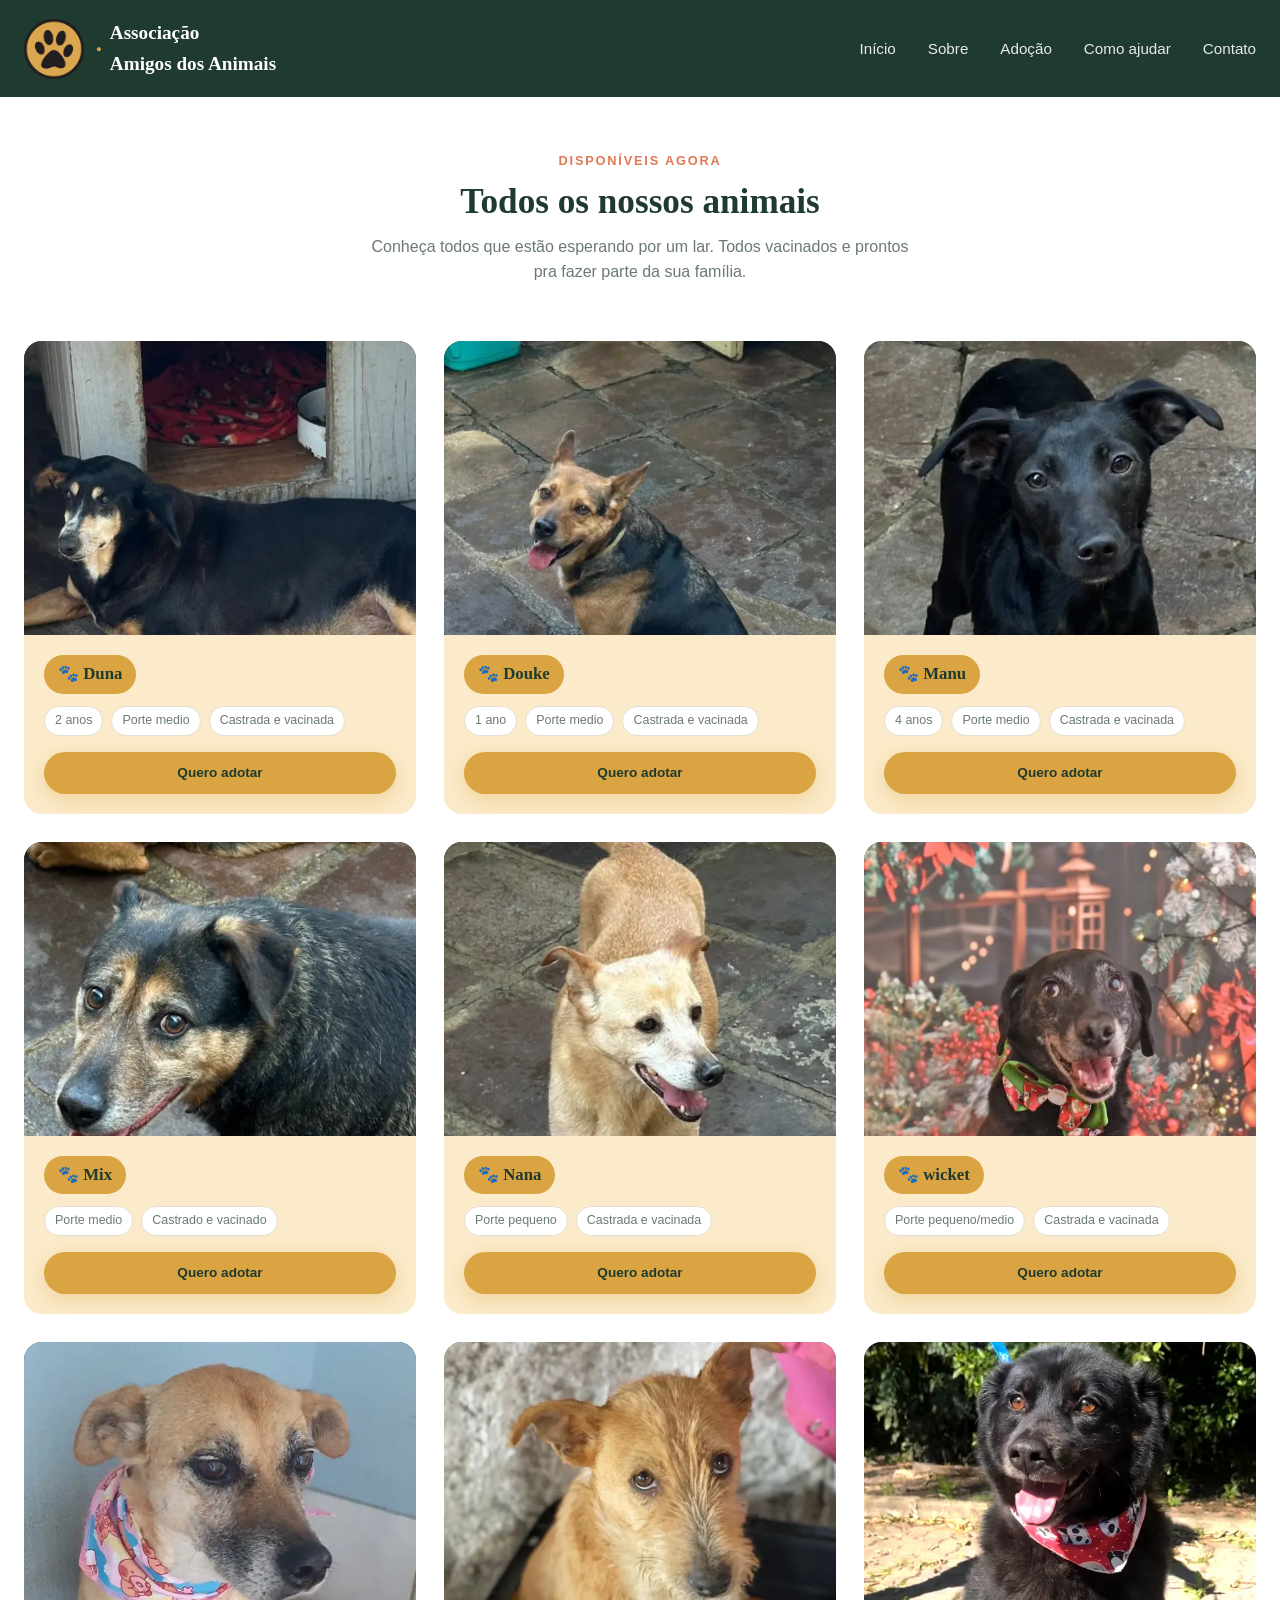
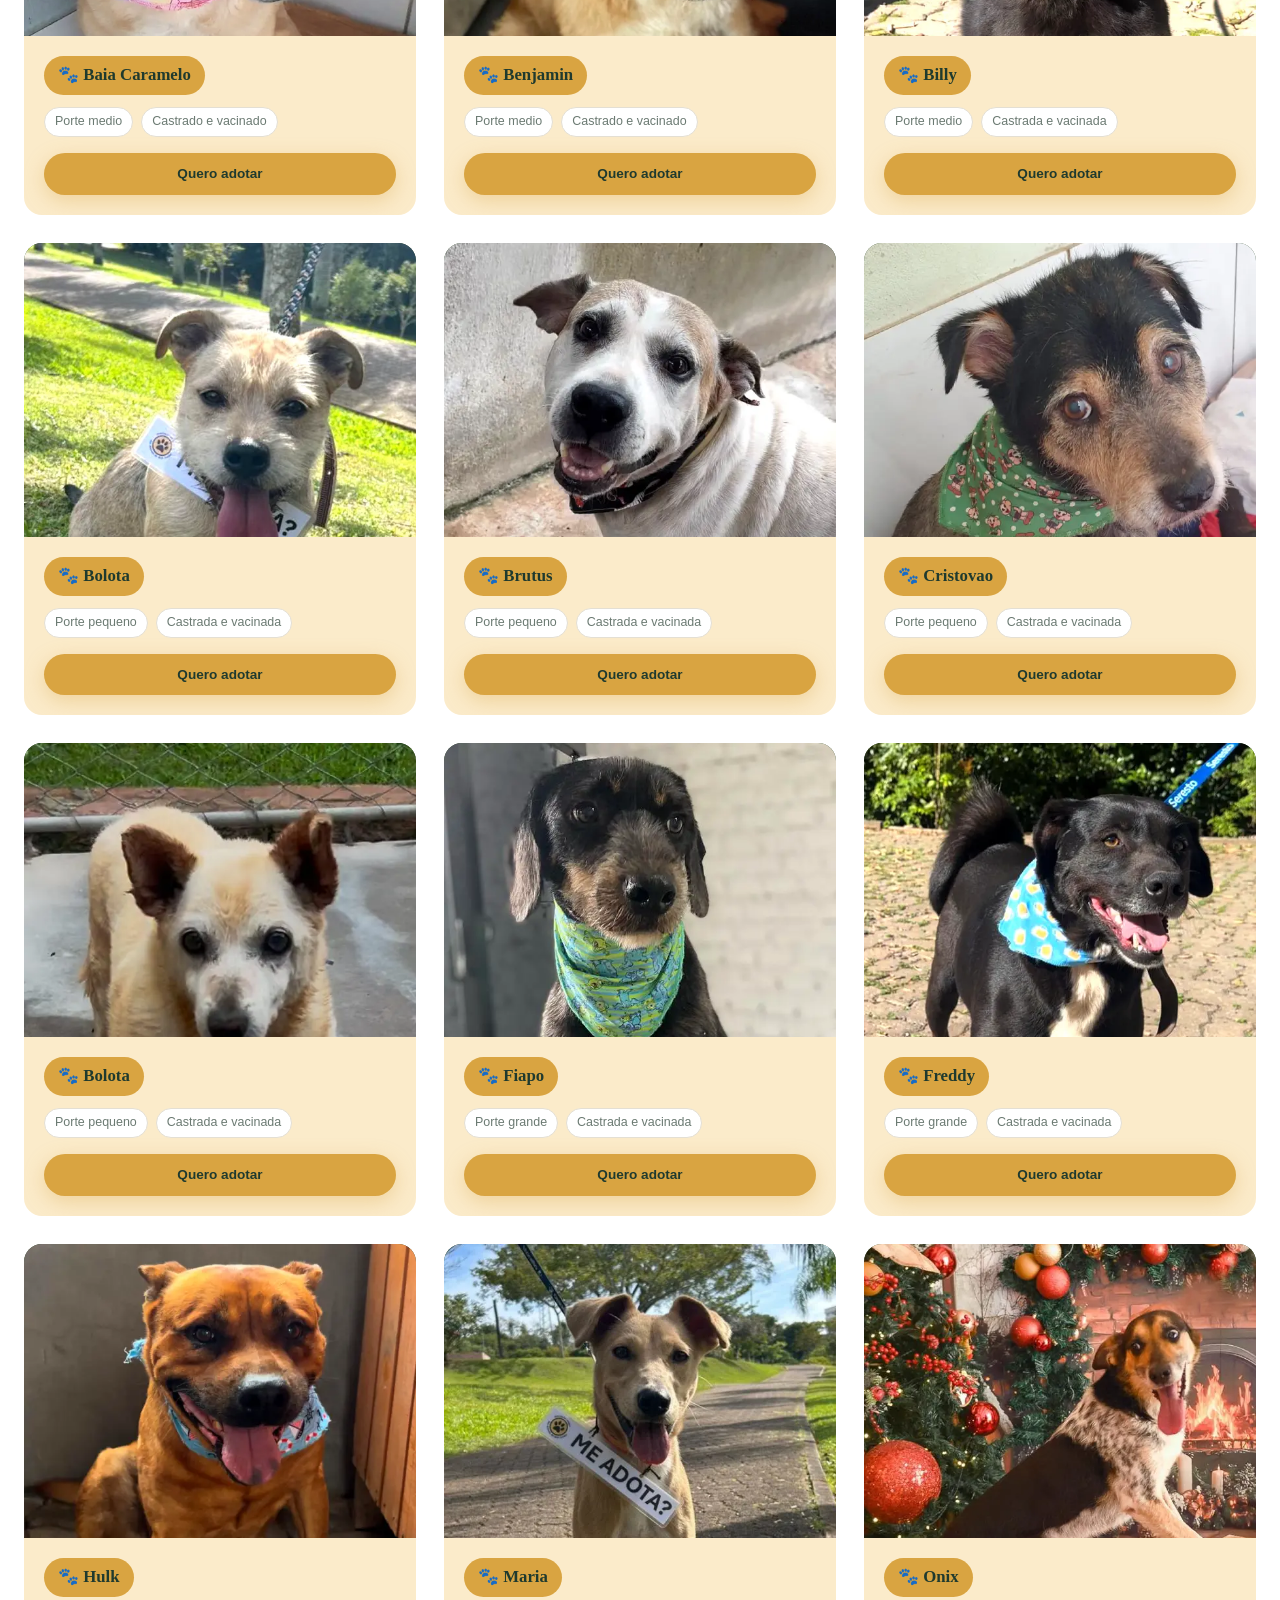
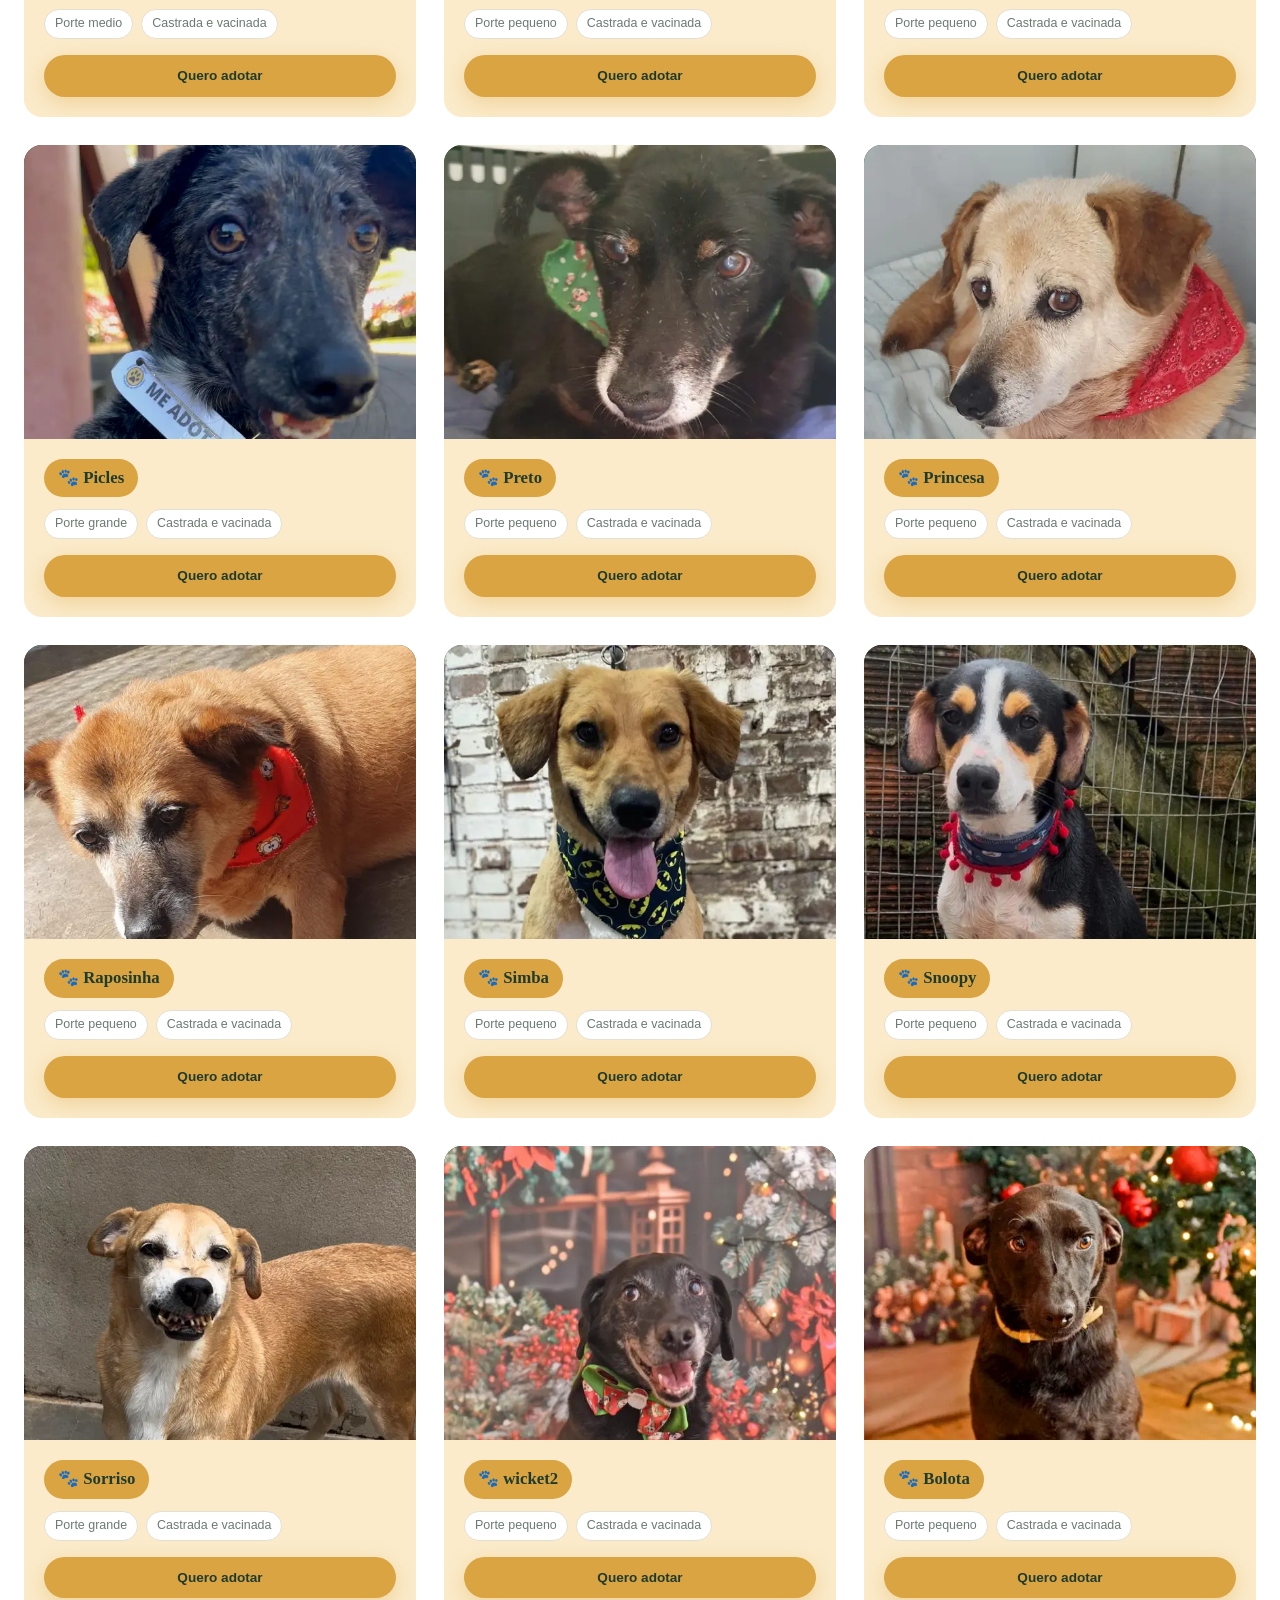
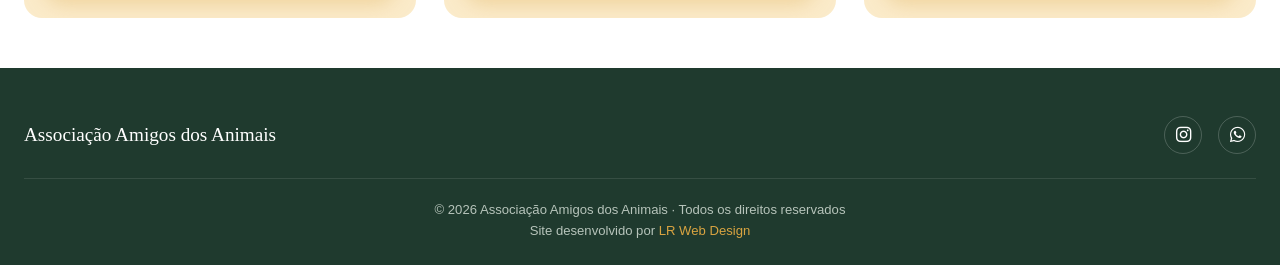
==== adocao.html @ 84661b96 "ajustes em todo site" ====
<!DOCTYPE html>
<html lang="pt-BR">
<head>
  <meta charset="UTF-8" />
  <meta name="viewport" content="width=device-width, initial-scale=1.0" />
  <title>Animais para adoção | Associação Amigos dos Animais</title>
  <link rel="icon" type="image/x-icon" href="imagens/favicon/favicon.ico" />
  <link rel="icon" type="image/png" sizes="32x32" href="imagens/favicon/favicon-32x32.png" />
  <link rel="icon" type="image/png" sizes="16x16" href="imagens/favicon/favicon-16x16.png" />
  <link rel="apple-touch-icon" sizes="180x180" href="imagens/favicon/apple-touch-icon.png" />
  <link rel="manifest" href="imagens/favicon/site.webmanifest" />
  <link rel="stylesheet" href="https://cdnjs.cloudflare.com/ajax/libs/font-awesome/6.5.1/css/all.min.css" />
  <link rel="stylesheet" href="style.css"/>

</head>
<body>

    <header>
  <div class="container">
    <nav>
        <div class="logo">
            <img
              src="imagens/logos/animais2.png"
              alt="Associação Amigos dos Animais de Dois Irmãos"
            />
            <span class="logo-texto">
              <span class="logo-ponto">●</span>Associação<br
                class="quebra-mobile"
              />
              Amigos dos Animais
            </span>
          </div>
      <ul class="nav-links" id="nav-links">
        <li><a href="index.html">Início</a></li>
        <li><a href="index.html#sobre">Sobre</a></li>
        <li><a href="index.html#adocao">Adoção</a></li>
        <li><a href="index.html#ajudar">Como ajudar</a></li>
        <li><a href="index.html#contato">Contato</a></li>
      </ul>
      <button id="btn-mobile" aria-label="Abrir menu" aria-expanded="false">
        <i class="fa-solid fa-bars"></i>
      </button>
    </nav>
  </div>

  <section class="adocao adocao-completa" id="adocao-completa">
    <div class="container">
      <div class="secao-titulo">
        <span class="eyebrow">Disponíveis agora</span>
        <h2>Todos os nossos animais</h2>
        <p>
          Conheça todos que estão esperando por um lar. Todos vacinados e
          prontos pra fazer parte da sua família.
        </p>
      </div>
      <div class="grid-animais grid-animais-completa">

        <!-- TROCAR: repetir este bloco para cada animal -->
        <div class="card-animal">
          <div class="card-foto">
            <img src="imagens/animais/duna.webp" alt="duna" style="object-position: 50% 20%;" />
          </div>
          <div class="card-info">
            <span class="tag-nome">🐾 Duna</span>
            <div class="card-detalhes">
              <span class="pill">2 anos</span>
              <span class="pill">Porte medio</span>
              <span class="pill">Castrada e vacinada</span>
            </div>
            <a href="index.html#contato" class="btn btn-primario">Quero adotar</a>
          </div>
        </div>

        <div class="card-animal">
          <div class="card-foto">
            <img src="imagens/animais/douke.webp" alt="Douke" />
          </div>
          <div class="card-info">
            <span class="tag-nome">🐾 Douke</span>
            <div class="card-detalhes">
              <span class="pill">1 ano</span>
              <span class="pill">Porte medio</span>
              <span class="pill">Castrada e vacinada</span>
            </div>
            <a href="index.html#contato" class="btn btn-primario">Quero adotar</a>
          </div>
        </div>

        <div class="card-animal">
          <div class="card-foto">
            <img src="imagens/animais/manu.webp" alt="Manu" />
          </div>
          <div class="card-info">
            <span class="tag-nome">🐾 Manu</span>
            <div class="card-detalhes">
              <span class="pill">4 anos</span>
              <span class="pill">Porte medio</span>
              <span class="pill">Castrada e vacinada</span>
            </div>
            <a href="index.html#contato" class="btn btn-primario">Quero adotar</a>
          </div>
        </div>

        <div class="card-animal">
          <div class="card-foto">
            <img src="imagens/animais/mix.webp" alt="Mix" />
          </div>
          <div class="card-info">
            <span class="tag-nome">🐾 Mix</span>
            <div class="card-detalhes">
              <span class="pill">Porte medio</span>
              <span class="pill">Castrado e vacinado</span>
            </div>
            <a href="index.html#contato" class="btn btn-primario">Quero adotar</a>
          </div>
        </div>

        <div class="card-animal">
          <div class="card-foto">
            <img src="imagens/animais/nana.webp" alt="Nan" style="object-position: 50% 20%;"/>
          </div>
          <div class="card-info">
            <span class="tag-nome">🐾 Nana</span>
            <div class="card-detalhes">
              <span class="pill">Porte pequeno</span>
              <span class="pill">Castrada e vacinada</span>
            </div>
            <a href="index.html#contato" class="btn btn-primario">Quero adotar</a>
          </div>
        </div>

        <div class="card-animal">
          <div class="card-foto">
            <img src="imagens/animais/wicket2.webp" alt="wicket" />
          </div>
          <div class="card-info">
            <span class="tag-nome">🐾 wicket</span>
            <div class="card-detalhes">
              <span class="pill">Porte pequeno/medio</span>
              <span class="pill">Castrada e vacinada</span>
            </div>
            <a href="index.html#contato" class="btn btn-primario">Quero adotar</a>
          </div>
        </div>

        <div class="card-animal">
          <div class="card-foto">
            <img src="imagens/animais/baia-caramela.webp" alt="Duna" style="object-position: 50% 20%;" />
          </div>
          <div class="card-info">
            <span class="tag-nome">🐾 Baia Caramelo</span>
            <div class="card-detalhes">
              <span class="pill">Porte medio</span>
              <span class="pill">Castrado e vacinado</span>
            </div>
            <a href="index.html#contato" class="btn btn-primario">Quero adotar</a>
          </div>
        </div>

        <div class="card-animal">
          <div class="card-foto">
            <img src="imagens/animais/benjamin.webp" alt="Docke" />
          </div>
          <div class="card-info">
            <span class="tag-nome">🐾 Benjamin</span>
            <div class="card-detalhes">
              <span class="pill">Porte medio</span>
              <span class="pill">Castrado e vacinado</span>
            </div>
            <a href="index.html#contato" class="btn btn-primario">Quero adotar</a>
          </div>
        </div>

        <div class="card-animal">
          <div class="card-foto">
            <img src="imagens/animais/billy.webp" alt="Wicket" />
          </div>
          <div class="card-info">
            <span class="tag-nome">🐾 Billy</span>
            <div class="card-detalhes">
              <span class="pill">Porte medio</span>
              <span class="pill">Castrada e vacinada</span>
            </div>
            <a href="index.html#contato" class="btn btn-primario">Quero adotar</a>
          </div>
        </div>

        <div class="card-animal">
          <div class="card-foto">
            <img src="imagens/animais/bolota.webp" alt="Wicket" />
          </div>
          <div class="card-info">
            <span class="tag-nome">🐾 Bolota</span>
            <div class="card-detalhes">
              <span class="pill">Porte pequeno</span>
              <span class="pill">Castrada e vacinada</span>
            </div>
            <a href="index.html#contato" class="btn btn-primario">Quero adotar</a>
          </div>
        </div>

        <div class="card-animal">
          <div class="card-foto">
            <img src="imagens/animais/brutus.webp" alt="Wicket" />
          </div>
          <div class="card-info">
            <span class="tag-nome">🐾 Brutus</span>
            <div class="card-detalhes">
              <span class="pill">Porte pequeno</span>
              <span class="pill">Castrada e vacinada</span>
            </div>
            <a href="index.html#contato" class="btn btn-primario">Quero adotar</a>
          </div>
        </div>

        <div class="card-animal">
          <div class="card-foto">
            <img src="imagens/animais/cristovao.webp" alt="Wicket" />
          </div>
          <div class="card-info">
            <span class="tag-nome">🐾 Cristovao</span>
            <div class="card-detalhes">
              <span class="pill">Porte pequeno</span>
              <span class="pill">Castrada e vacinada</span>
            </div>
            <a href="index.html#contato" class="btn btn-primario">Quero adotar</a>
          </div>
        </div>

        <div class="card-animal">
          <div class="card-foto">
            <img src="imagens/animais/doralicio.webp" alt="Wicket" />
          </div>
          <div class="card-info">
            <span class="tag-nome">🐾 Bolota</span>
            <div class="card-detalhes">
              <span class="pill">Porte pequeno</span>
              <span class="pill">Castrada e vacinada</span>
            </div>
            <a href="index.html#contato" class="btn btn-primario">Quero adotar</a>
          </div>
        </div>

        <div class="card-animal">
          <div class="card-foto">
            <img src="imagens/animais/fiapo.webp" alt="Wicket" />
          </div>
          <div class="card-info">
            <span class="tag-nome">🐾 Fiapo</span>
            <div class="card-detalhes">
              <span class="pill">Porte grande</span>
              <span class="pill">Castrada e vacinada</span>
            </div>
            <a href="index.html#contato" class="btn btn-primario">Quero adotar</a>
          </div>
        </div>

        <div class="card-animal">
          <div class="card-foto">
            <img src="imagens/animais/freddy.webp" alt="Wicket" />
          </div>
          <div class="card-info">
            <span class="tag-nome">🐾 Freddy</span>
            <div class="card-detalhes">
              <span class="pill">Porte grande</span>
              <span class="pill">Castrada e vacinada</span>
            </div>
            <a href="index.html#contato" class="btn btn-primario">Quero adotar</a>
          </div>
        </div>

        <div class="card-animal">
          <div class="card-foto">
            <img src="imagens/animais/hulk.webp" alt="Wicket" />
          </div>
          <div class="card-info">
            <span class="tag-nome">🐾 Hulk</span>
            <div class="card-detalhes">
              <span class="pill">Porte medio</span>
              <span class="pill">Castrada e vacinada</span>
            </div>
            <a href="index.html#contato" class="btn btn-primario">Quero adotar</a>
          </div>
        </div>

        <div class="card-animal">
          <div class="card-foto">
            <img src="imagens/animais/maria.webp" alt="Wicket" />
          </div>
          <div class="card-info">
            <span class="tag-nome">🐾 Maria</span>
            <div class="card-detalhes">
              <span class="pill">Porte pequeno</span>
              <span class="pill">Castrada e vacinada</span>
            </div>
            <a href="index.html#contato" class="btn btn-primario">Quero adotar</a>
          </div>
        </div>

        <div class="card-animal">
          <div class="card-foto">
            <img src="imagens/animais/onix.webp" alt="Wicket" />
          </div>
          <div class="card-info">
            <span class="tag-nome">🐾 Onix</span>
            <div class="card-detalhes">
              <span class="pill">Porte pequeno</span>
              <span class="pill">Castrada e vacinada</span>
            </div>
            <a href="index.html#contato" class="btn btn-primario">Quero adotar</a>
          </div>
        </div>

        <div class="card-animal">
          <div class="card-foto">
            <img src="imagens/animais/picles.webp" alt="Wicket"style="object-position: 50% 20%;" />
          </div>
          <div class="card-info">
            <span class="tag-nome">🐾 Picles</span>
            <div class="card-detalhes">
              <span class="pill">Porte grande</span>
              <span class="pill">Castrada e vacinada</span>
            </div>
            <a href="index.html#contato" class="btn btn-primario">Quero adotar</a>
          </div>
        </div>

        <div class="card-animal">
          <div class="card-foto">
  <img src="imagens/animais/preto.webp" alt="Preto" style="object-position: 50% 20%;" />
</div>
          <div class="card-info">
            <span class="tag-nome">🐾 Preto</span>
            <div class="card-detalhes">
              <span class="pill">Porte pequeno</span>
              <span class="pill">Castrada e vacinada</span>
            </div>
            <a href="index.html#contato" class="btn btn-primario">Quero adotar</a>
          </div>
        </div>

        <div class="card-animal">
          <div class="card-foto">
            <img src="imagens/animais/princesa.webp" alt="Wicket" />
          </div>
          <div class="card-info">
            <span class="tag-nome">🐾 Princesa</span>
            <div class="card-detalhes">
              <span class="pill">Porte pequeno</span>
              <span class="pill">Castrada e vacinada</span>
            </div>
            <a href="index.html#contato" class="btn btn-primario">Quero adotar</a>
          </div>
        </div>

        <div class="card-animal">
          <div class="card-foto">
            <img src="imagens/animais/raposinha.webp" alt="Wicket" style="object-position: 50% 20%;" />
          </div>
          <div class="card-info">
            <span class="tag-nome">🐾 Raposinha</span>
            <div class="card-detalhes">
              <span class="pill">Porte pequeno</span>
              <span class="pill">Castrada e vacinada</span>
            </div>
            <a href="index.html#contato" class="btn btn-primario">Quero adotar</a>
          </div>
        </div>

        <div class="card-animal">
          <div class="card-foto">
            <img src="imagens/animais/simba.webp" alt="Wicket" />
          </div>
          <div class="card-info">
            <span class="tag-nome">🐾 Simba</span>
            <div class="card-detalhes">
              <span class="pill">Porte pequeno</span>
              <span class="pill">Castrada e vacinada</span>
            </div>
            <a href="index.html#contato" class="btn btn-primario">Quero adotar</a>
          </div>
        </div>

        <div class="card-animal">
          <div class="card-foto">
            <img src="imagens/animais/snoopy.webp" alt="Wicket" />
          </div>
          <div class="card-info">
            <span class="tag-nome">🐾 Snoopy</span>
            <div class="card-detalhes">
              <span class="pill">Porte pequeno</span>
              <span class="pill">Castrada e vacinada</span>
            </div>
            <a href="index.html#contato" class="btn btn-primario">Quero adotar</a>
          </div>
        </div>

        <div class="card-animal">
          <div class="card-foto">
            <img src="imagens/animais/sorriso.webp" alt="Wicket" />
          </div>
          <div class="card-info">
            <span class="tag-nome">🐾 Sorriso</span>
            <div class="card-detalhes">
              <span class="pill">Porte grande</span>
              <span class="pill">Castrada e vacinada</span>
            </div>
            <a href="index.html#contato" class="btn btn-primario">Quero adotar</a>
          </div>
        </div>

        <div class="card-animal">
          <div class="card-foto">
            <img src="imagens/animais/wicket2.webp" alt="Wicket" />
          </div>
          <div class="card-info">
            <span class="tag-nome">🐾 wicket2</span>
            <div class="card-detalhes">
              <span class="pill">Porte pequeno</span>
              <span class="pill">Castrada e vacinada</span>
            </div>
            <a href="index.html#contato" class="btn btn-primario">Quero adotar</a>
          </div>
        </div>

        <div class="card-animal">
          <div class="card-foto">
            <img src="imagens/animais/zulu.webp" alt="Wicket" />
          </div>
          <div class="card-info">
            <span class="tag-nome">🐾 Bolota</span>
            <div class="card-detalhes">
              <span class="pill">Porte pequeno</span>
              <span class="pill">Castrada e vacinada</span>
            </div>
            <a href="index.html#contato" class="btn btn-primario">Quero adotar</a>
          </div>
        </div>
        <!-- fim do bloco repetido -->

      </div>
    </div>
  </section>

  <footer>
      <div class="container">
        <div class="footer-grid">
          <div class="footer-logo">Associação Amigos dos Animais</div>
          <div class="footer-social">
            <a
              href="https://instagram.com/animaisdedoisirmaos"
              target="_blank"
              aria-label="Instagram"
            >
              <i class="fa-brands fa-instagram"></i>
            </a>
            <a
              href="https://wa.me/5551995019977"
              target="_blank"
              aria-label="WhatsApp"
            >
              <i class="fa-brands fa-whatsapp"></i>
            </a>
          </div>
        </div>
        <div class="footer-creditos">
          © 2026 Associação Amigos dos Animais · Todos os direitos reservados<br />
          Site desenvolvido por
          <a href="https://lrwebdesign.com.br" target="_blank">LR Web Design</a>
        </div>
      </div>
    </footer>
<script src="script.js"></script>   
</body>
</html>
---- style.css ----
/* =====================================================
     TOKENS — troque as cores/fontes aqui se quiser ajustar
     ===================================================== */
:root {
  --verde-escuro: #1f3a2e; /* headers, nav, footer */
  --verde-medio: #2e5240;
  --dourado: #d9a441; /* CTA principal */
  --coral: #e07856; /* seção doação, detalhe */
  --creme: #fbebca; /* fundo geral */
  --branco: #ffffff;
  --texto: #26302b;
  --texto-claro: #6b7a72;

  --fonte-display: "Fraunces", serif;
  --fonte-corpo: "Work Sans", sans-serif;
}

* {
  margin: 0;
  padding: 0;
  box-sizing: border-box;
}

body {
  font-family: var(--fonte-corpo);
  color: var(--texto);
  background: var(--creme);
  line-height: 1.6;
}
#preloader {
  position: fixed;
  inset: 0;
  background: var(--creme);
  display: flex;
  align-items: center;
  justify-content: center;
  z-index: 9999;
  transition: opacity 0.5s ease, visibility 0.5s ease;
}
#preloader.preloader-oculto {
  opacity: 0;
  visibility: hidden;
}
.preloader-spinner {
  position: relative;
  width: 120px;
  height: 120px;
  display: flex;
  align-items: center;
  justify-content: center;
}
.preloader-spinner::before {
  content: "";
  position: absolute;
  inset: 0;
  border: 4px solid rgba(0, 0, 0, 0.08);
  border-top-color: var(--dourado);
  border-radius: 50%;
  animation: girar 1s linear infinite;
}
.preloader-logo {
  width: 64px;
  height: 64px;
  object-fit: contain;
}
@keyframes girar {
  to {
    transform: rotate(360deg);
  }
}

img {
  max-width: 100%;
  display: block;
}

h1,
h2,
h3 {
  font-family: var(--fonte-display);
  font-weight: 700;
  line-height: 1.1;
  color: var(--verde-escuro);
}

a {
  text-decoration: none;
  color: inherit;
}
ul {
  list-style: none;
}

.container {
  max-width: 1300px;
  margin: 0 auto;
  padding: 0 24px;
}

.eyebrow {
  font-family: var(--fonte-corpo);
  font-weight: 600;
  font-size: 0.8rem;
  letter-spacing: 0.14em;
  text-transform: uppercase;
  color: var(--coral);
}

.btn {
  display: inline-block;
  padding: 14px 32px;
  border-radius: 999px;
  font-weight: 600;
  font-size: 0.95rem;
  transition:
    transform 0.15s ease,
    box-shadow 0.15s ease;
  cursor: pointer;
  border: none;
}
.btn:hover {
  transform: translateY(-2px);
}
.btn-primario {
  background: var(--dourado);
  color: var(--verde-escuro);
  box-shadow: 0 6px 20px rgba(217, 164, 65, 0.35);
}
.btn-secundario {
  background: transparent;
  color: var(--branco);
  border: 1.5px solid var(--branco);
}
.btn-outline-escuro {
  background: transparent;
  color: var(--verde-escuro);
  border: 1.5px solid var(--verde-escuro);
}

/* =====================
     NAV
     ===================== */
header {
  background: var(--verde-escuro);
  position: sticky;
  top: 0;
  z-index: 100;
}
nav {
  display: flex;
  align-items: center;
  justify-content: space-between;
  padding: 18px 0;
}

.logo {
  display: flex;
  align-items: center;
  gap: 12px;
}

.logo img {
  height: 60px;
  width: auto;
  display: block;
}

.logo-texto {
  font-family: var(--fonte-display);
  font-size: 1.2rem;
  font-weight: 700;
  color: var(--branco);
  display: flex;
  align-items: center;
  gap: 8px;
}

.logo-ponto {
  color: var(--dourado);
  font-size: 0.6rem;
}
.nav-links {
  display: flex;
  gap: 32px;
}
.nav-links a {
  color: var(--branco);
  font-weight: 500;
  font-size: 0.95rem;
  opacity: 0.9;
}
.nav-links a:hover {
  opacity: 1;
  color: var(--dourado);
}


/* =====================
     BOTÃO MOBILE
     ===================== */

#btn-mobile {
  display: none;
  background: none;
  border: none;
  font-size: 1.5rem;
  color: var(--dourado);
  cursor: pointer;
  position: relative;
  z-index: 1000;
}

/* =====================
     HERO
     ===================== */
.hero {
  background: var(--verde-escuro);
  color: var(--branco);
  padding: 90px 0 110px;
  position: relative;
  overflow: hidden;
}
.hero-grid {
  display: grid;
  grid-template-columns: 0.8fr 1.1fr;
  align-items: center;
}
.hero-conteudo {
  max-width: 560px;
  position: relative;
  z-index: 2;
}
.hero-ilustracao {
  position: relative;
  display: flex;
  align-items: center;
  justify-content: center;
  min-height: 380px;
}

.hero-ilustracao img {
  width: 100%;
  max-width: 1020px; /* aumenta esse valor pra crescer mais */
  height: auto;
}

.hero h1 {
  font-size: clamp(2.4rem, 5vw, 3.6rem);
  color: var(--branco);
  margin: 16px 0 20px;
}
.hero p {
  font-size: 1.1rem;
  color: #dce6df;
  margin-bottom: 32px;
  max-width: 480px;
}
.hero-botoes {
  display: flex;
  gap: 16px;
  flex-wrap: wrap;
}
.hero-stats {
  display: flex;
  gap: 40px;
  margin-top: 56px;
  flex-wrap: wrap;
}

.stat-item {
  display: flex;
  flex-direction: column;
  align-items: flex-start;
  gap: 10px;
}

.stat-item i{
  color: var(--coral);
}
.stat-icon {
  font-size: 1.8rem;
  color: var(--dourado);
}
.stat-label {
  font-size: 0.95rem;
  color: #dce6df;
  font-weight: 600;
  max-width: 120px;
}

/* =====================
   SOBRE
   ===================== */

.sobre h2 {
  font-size: 2.2rem;
  margin: 10px 0 24px;
}
.sobre {
  padding: 70px 0;
  text-align: center;
  background: var(--creme);
}
.sobre p {
  color: var(--texto-claro);
  max-width: 700px;
  margin: 0 auto 20px;
  text-align: left;
  line-height: 1.7;
}

.passeio {
  width: 500px;
  margin: 30px auto 0;
}

/* =====================
   EQUIPE
   ===================== */
.equipe {
  padding: 50px 0;
  text-align: center;
  background: color-mix(in srgb, var(--verde-medio) 8%, transparent);
}
.equipe h2 {
  font-size: 2.2rem;
  margin: 10px 0 12px;
}
.equipe-intro {
  color: var(--texto-claro);
  max-width: 480px;
  margin: 0 auto 50px;
}
.equipe-grid {
  display: grid;
  grid-template-columns: repeat(4, 1fr);
  justify-items: center;
  gap: 20px;
}
.equipe-card {
  width: 100%;
  max-width: 170px;
}
.foto-blob {
  width: 190px;
  height: 190px;
  margin: 0 auto 16px;
  position: relative;
}
.foto-blob::before {
  content: "";
  position: absolute;
  inset: 0;
  background: var(--dourado);
  border-radius: 62% 38% 55% 45% / 45% 55% 45% 55%;
  transition: border-radius 0.4s ease;
}
.foto-blob img {
  position: absolute;
  inset: 8px;
  width: calc(100% - 16px);
  height: calc(100% - 16px);
  object-fit: cover;
  border-radius: 50%;
  display: block;
}
.foto-blob:hover::before {
  border-radius: 45% 55% 40% 60% / 55% 40% 60% 45%;
}
.equipe-nome {
  font-weight: 600;
  color: var(--verde-escuro);
  font-size: 0.95rem;
}
.equipe-nome::before {
  content: "🐾";
  display: block;
  font-size: 1.4rem;
  margin-bottom: 6px;
  opacity: 0.8;
}

.equipe-nome span {
  display: inline-block;
  padding: 6px 18px;
  border: 1.5px solid var(--dourado);
  border-radius: 20px;
  background: #fff;
}


/* =====================
     ANIMAIS PARA ADOÇÃO
     ===================== */
.adocao {
  background: var(--branco);
  padding: 50px 0;
}
.secao-titulo {
  text-align: center;
  max-width: 560px;
  margin: 0 auto 56px;
}
.secao-titulo h2 {
  font-size: 2.2rem;
  margin: 10px 0 12px;
}
.secao-titulo p {
  color: var(--texto-claro);
}

.grid-animais {
  display: grid;
  grid-template-columns: repeat(3, 1fr);
  gap: 28px;
}

/* card estilo "plaquinha de coleira" — elemento de assinatura */
.card-animal {
  background: var(--creme);
  border-radius: 18px;
  overflow: hidden;
  transition: transform 0.2s ease;
}
.card-animal:hover {
  transform: translateY(-4px);
}

.card-foto {
  aspect-ratio: 4/3;
  background: var(--verde-medio);
  overflow: hidden;
}
.card-foto img {
  width: 100%;
  height: 100%;
  object-fit: cover;
  object-position: top;
  display: block;
}
.card-info {
  padding: 20px;
  position: relative;
}

.tag-nome {
  display: inline-flex;
  align-items: center;
  gap: 6px;
  background: var(--dourado);
  color: var(--verde-escuro);
  font-weight: 700;
  font-family: var(--fonte-display);
  padding: 6px 14px;
  border-radius: 999px;
  font-size: 1.05rem;
  margin-bottom: 12px;
}
.card-detalhes {
  display: flex;
  gap: 8px;
  flex-wrap: wrap;
  margin-bottom: 16px;
}
.pill {
  font-size: 0.78rem;
  padding: 4px 10px;
  border-radius: 999px;
  background: var(--branco);
  color: var(--texto-claro);
  border: 1px solid #e4dfd3;
}
.card-animal .btn {
  width: 100%;
  text-align: center;
  padding: 10px;
  font-size: 0.85rem;
}

.card-foto {
  aspect-ratio: 4/3;
  background: var(--verde-medio);
  display: flex;
  align-items: center;
  justify-content: center;
  color: rgba(255, 255, 255, 0.5);
  font-size: 0.85rem;
}

.ver-todos {
  text-align: center;
  margin-top: 40px;
}
.btn-secundario {
  display: inline-block;
  background: var(--verde-escuro);
  color: var(--branco);
  padding: 10px 24px;
  border-radius: 999px;
  font-weight: 600;
  text-decoration: none;
  transition: background 0.2s ease;
}
.btn-secundario:hover {
  background: var(--verde-medio);
}

/* =====================
     COMO AJUDAR
     ===================== */
.card-ajudar {
  position: relative;
  overflow: hidden;
}

.card-ajudar::before {
  content: "";
  position: absolute;
  top: 0;
  left: 0;
  width: 100%;
  height: 12px;
  background: var(--dourado);
}

.icone-circulo {
  width: 56px;
  height: 56px;
  border-radius: 50%;
  background: rgba(233, 179, 76, 0.15);
  display: flex;
  align-items: center;
  justify-content: center;
  margin-bottom: 20px;
}

.card-ajudar .icone {
  font-size: 1.6rem;
  line-height: 1;
  margin-bottom: 0;
}
.ajudar {
  padding: 50px 0;
}
.grid-ajudar {
  display: grid;
  grid-template-columns: repeat(3, 1fr);
  gap: 28px;
}
.card-ajudar {
  background: var(--verde-escuro);
  color: var(--branco);
  padding: 40px 32px;
  border-radius: 20px;
}
.card-ajudar .icone {
  font-size: 2rem;
  margin-bottom: 20px;
  display: block;
}
.card-ajudar h3 {
  color: var(--branco);
  font-size: 1.3rem;
  margin-bottom: 12px;
}
.card-ajudar p {
  color: #c9d6cd;
  font-size: 0.92rem;
  margin-bottom: 24px;
}

.btn-card-ajudar {
  display: inline-block;
  background: var(--dourado);
  color: var(--verde-escuro);
  padding: 10px 20px;
  border-radius: 999px;
  font-weight: 700;
  text-decoration: none;
  transition: background 0.2s ease, transform 0.2s ease;
}
.btn-card-ajudar:hover {
  background: #f0c96b;
  transform: translateY(-2px);
}

/* =====================
     DOAÇÃO PIX
     ===================== */
.pix {
  background: var(--coral);
  padding: 50px 0;
  color: var(--branco);
}
.pix {
  position: relative;
  overflow: hidden;
}
.pix::after {
  content: "\f1b0";
  font-family: "Font Awesome 6 Free";
  font-weight: 900;
  position: absolute;
  right: -20px;
  bottom: -30px;
  font-size: 12rem;
  color: rgba(255, 255, 255, 0.2);
  pointer-events: none;
}
.pix-box {
  display: flex;
  align-items: center;
  justify-content: space-between;
  gap: 48px;
  flex-wrap: wrap;
}
.pix-texto h2 {
  color: var(--branco);
  font-size: 2rem;
  margin-bottom: 12px;
}
.pix-texto p {
  color: rgba(255, 255, 255, 0.9);
  max-width: 420px;
}
.selo-transparencia {
  display: inline-flex;
  align-items: center;
  gap: 10px;
  background: rgba(255, 255, 255, 0.15);
  padding: 12px 22px;
  border-radius: 999px;
  font-size: 0.95rem;
  font-weight: 600;
  color: var(--branco);
  margin-top: 8px;
}
.selo-transparencia i {
  font-size: 1.5rem;
  color: var(--branco);
}
.pix-card {
  background: var(--branco);
  color: var(--texto);
  border-radius: 18px;
  padding: 28px;
  min-width: 280px;
  text-align: center;
}
.pix-qr {
  width: 160px;
  height: 160px;
  background: var(--creme);
  margin: 0 auto 16px;
  border-radius: 12px;
  display: flex;
  align-items: center;
  justify-content: center;
  color: var(--texto-claro);
  font-size: 0.8rem;
  /* TROCAR: colocar QR code real do Pix aqui */
}
.pix-chave {
  background: var(--creme);
  padding: 10px 14px;
  border-radius: 10px;
  font-size: 0.85rem;
  font-weight: 600;
  margin-bottom: 12px;
  word-break: break-all;
}

/* =====================
     CONTATO
     ===================== */
.contato {
  background: var(--branco);
  padding: 50px 0;
}
.contato-grid {
  display: grid;
  grid-template-columns: 1fr 1fr;
  gap: 24px;
}
.contato-info h2 {
  font-size: 2.2rem;
  margin: 10px 0 20px;
}
.contato-info p {
  color: var(--texto-claro);
  margin-bottom: 18px;
}
.contato-canais {
  display: flex;
  flex-direction: column;
  gap: 14px;
}
.canal {
  display: flex;
  align-items: center;
  gap: 12px;
  font-weight: 600;
}
.canal .icone {
  width: 40px;
  height: 40px;
  background: var(--dourado);
  border-radius: 50%;
  display: flex;
  align-items: center;
  justify-content: center;
  margin-bottom: 10px;
}
.canal .icone i {
  color: var(--verde-escuro);
  font-size: 1.6rem;
}

.btn-whatsapp {
  display: inline-flex;
  align-items: center;
  gap: 10px;
  background: #25D366;
  color: #fff;
  padding: 14px 28px;
  border-radius: 50px;
  font-weight: 700;
  margin: 10px 0;
  width: fit-content;
}

.btn-whatsapp i{
  color: white;
  font-size: 1.6rem;
}

.contato-imagem {
  display: flex;
  align-items: center;
  justify-content: center;
}
.contato-imagem img {
  width: 100%;
  max-width: 680px;
  height: auto;
}

/* =====================
     FOOTER
     ===================== */
footer {
  background: var(--verde-escuro);
  color: #b7c4bb;
  padding: 48px 0 24px;
}
.footer-grid {
  display: flex;
  justify-content: space-between;
  align-items: center;
  flex-wrap: wrap;
  gap: 20px;
  padding-bottom: 24px;
  border-bottom: 1px solid rgba(255, 255, 255, 0.1);
  margin-bottom: 20px;
}
.footer-logo {
  font-family: var(--fonte-display);
  font-size: 1.2rem;
  color: var(--branco);
}
.footer-social {
  display: flex;
  gap: 16px;
}
.footer-social a {
  width: 38px;
  height: 38px;
  border: 1px solid rgba(255, 255, 255, 0.2);
  border-radius: 50%;
  display: flex;
  align-items: center;
  justify-content: center;
}
.footer-creditos {
  text-align: center;
  font-size: 0.82rem;
}
.footer-creditos a {
  color: var(--dourado);
}

.footer-social a {
  width: 38px;
  height: 38px;
  border: 1px solid rgba(255, 255, 255, 0.2);
  border-radius: 50%;
  display: flex;
  align-items: center;
  justify-content: center;
  color: var(--branco);
  font-size: 1.1rem;
  text-decoration: none;
}

/* =====================
     RESPONSIVO
     ===================== */
@media (max-width: 860px) {
  .quebra-mobile {
    display: block;
  }

  .logo-texto {
    font-size: 0.9rem;
    line-height: 1.2;
  }
  .hero {
    padding: 20px; /* reduz esse valor até ficar do jeito que você quer */
  }
  .logo img {
    height: 40px;
    margin-top: 2px;
  }
  .logo-texto {
    font-size: 1rem;
    line-height: 1.25;
  }
  .hero-ilustracao img {
    max-width: px;
  }

  .container {
    padding: 0 16px;
  }

  .hero-grid {
    grid-template-columns: 1fr;
  }
  .hero-ilustracao {
    order: -1;
    min-height: 260px;
  }
  .hero-conteudo {
    max-width: 100%;
  }
  .sobre-grid,
  .contato-grid {
    grid-template-columns: 1fr;
  }
  .sobre-imagem {
    order: -1;
  }
  .grid-animais {
    grid-template-columns: repeat(2, 1fr);
  }
  .grid-ajudar {
    grid-template-columns: 1fr;
  }
  .pix-box {
    justify-content: center;
    text-align: center;
  }
  .hero-stats {
    gap: 28px;
  }
  .faixa-passeio svg {
    min-width: 900px;
  }
  .faixa-passeio {
    overflow-x: auto;
  }
  .equipe-grid {
    grid-template-columns: repeat(2, 1fr);
    gap: 32px;
  }
}

@media (max-width: 768px) {
  #btn-mobile {
    display: block;
    position: relative;
    z-index: 1000;
  }

  .nav-links {
    position: fixed;
    top: 0;
    right: -100%;
    width: 100%;
    max-width: 100%;
    height: 100vh;
    background: var(--creme);
    flex-direction: column;
    justify-content: center;
    align-items: center;
    gap: 36px;
    padding: 100px 32px;
    transition: right 0.3s ease;
    z-index: 999;
  }

  .nav-links.active {
    right: 0;
  }

  .nav-links a {
    color: var(--verde-escuro);
    font-size: 1.1rem;
    padding-bottom: 10px;
    border-bottom: 2px solid #e4dfd3;
  }

  .nav-links::after {
    content: "🐶";
    position: absolute;
    bottom: 40px;
    left: 50%;
    transform: translateX(-50%);
    font-size: 3rem;
  }

  .sobre {
    padding-left: 20px;
    padding-right: 20px;
  }
  .sobre p {
    text-align: left;
  }
}

@media (max-width: 560px) {
  .grid-animais {
    grid-template-columns: 1fr;
  }
  .equipe-grid {
    grid-template-columns: 1fr;
  }
}

/* acessibilidade: foco visível */
a:focus-visible,
button:focus-visible,
input:focus-visible,
textarea:focus-visible {
  outline: 3px solid var(--dourado);
  outline-offset: 2px;
}
@media (prefers-reduced-motion: reduce) {
  * {
    transition: none !important;
  }
}
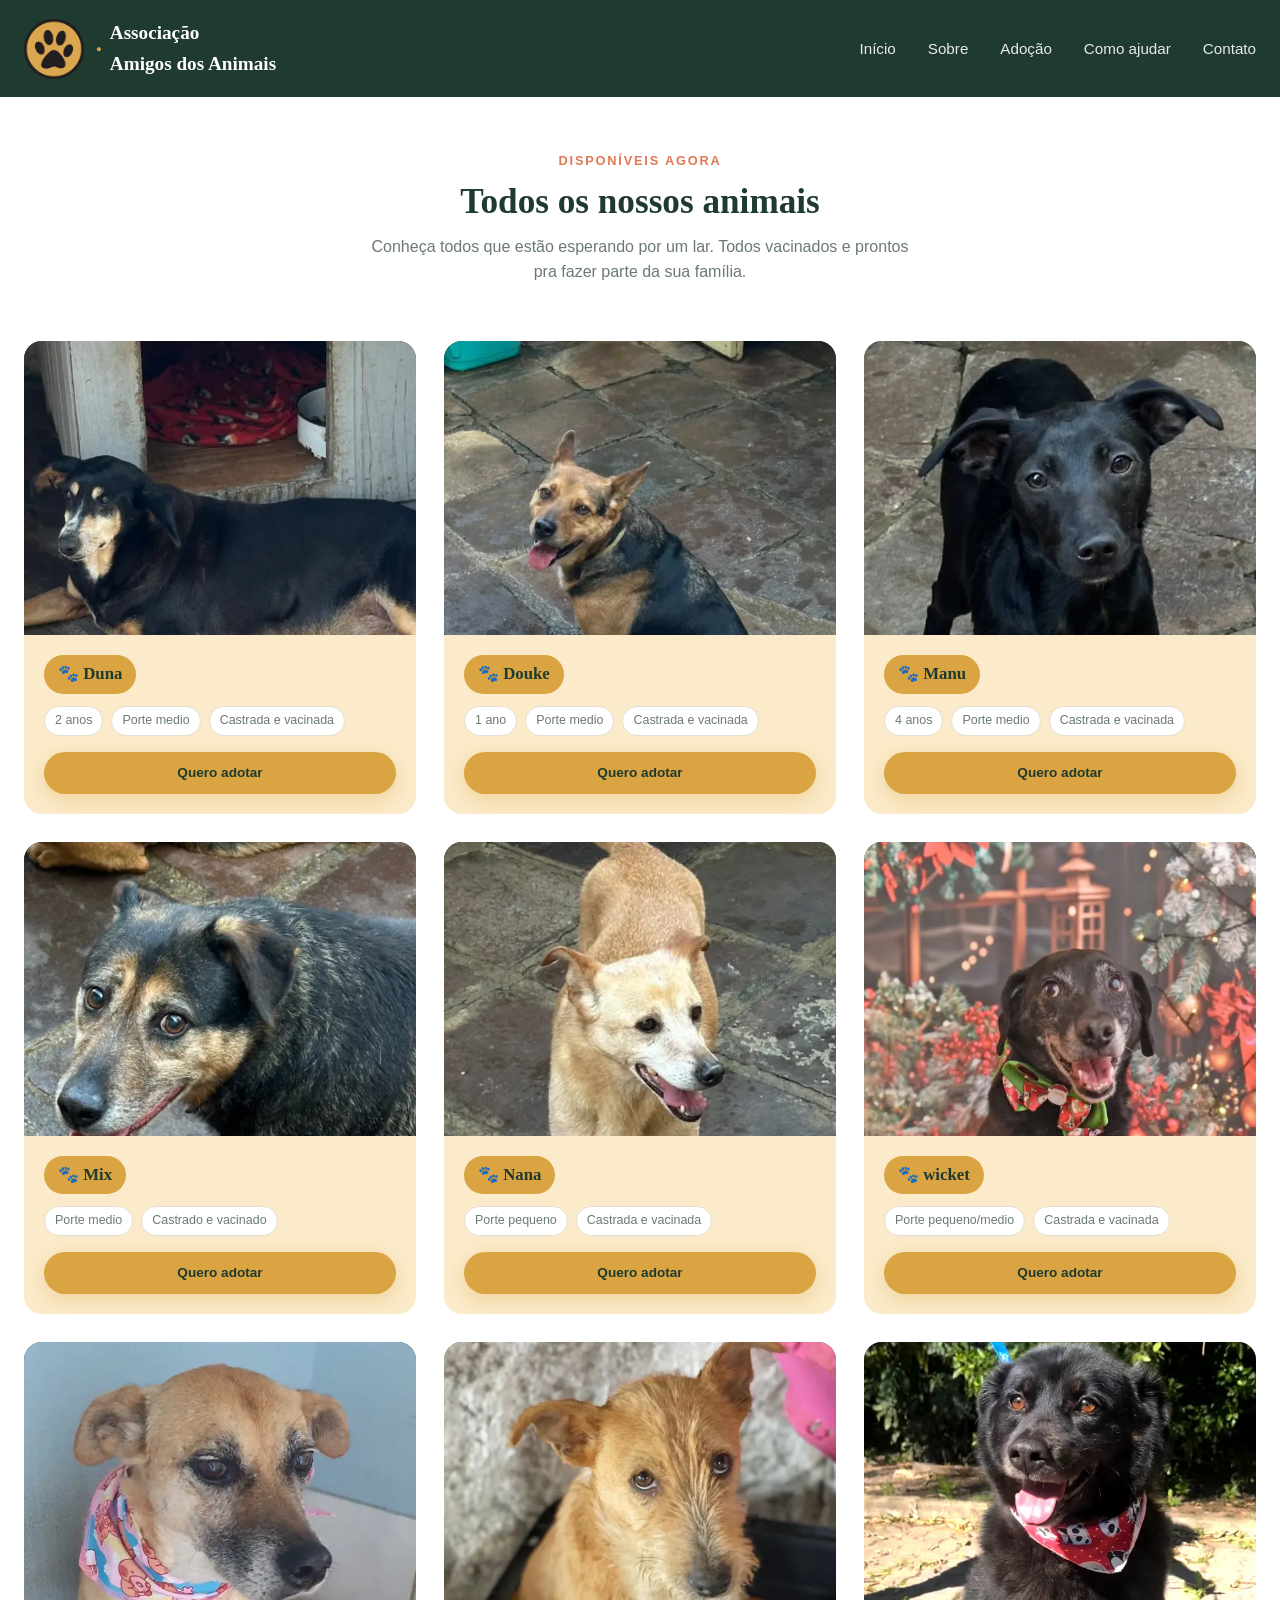
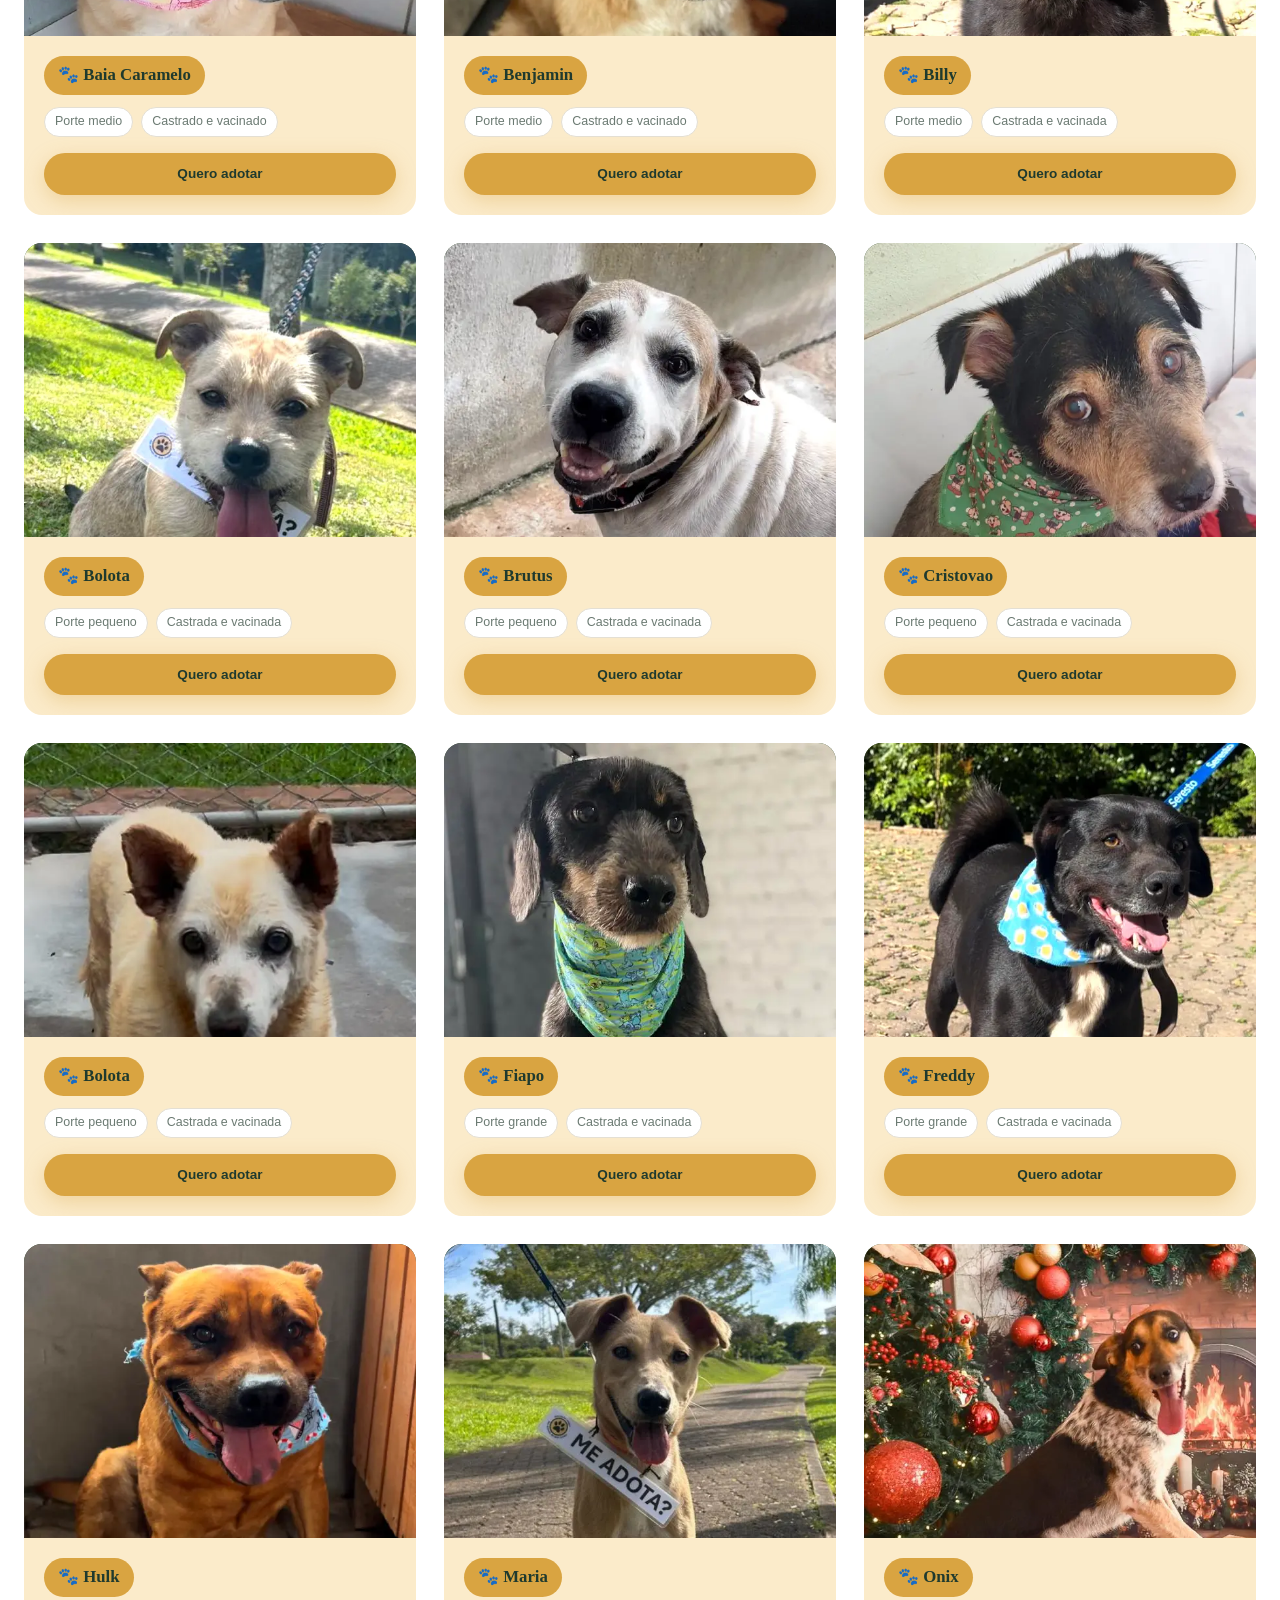
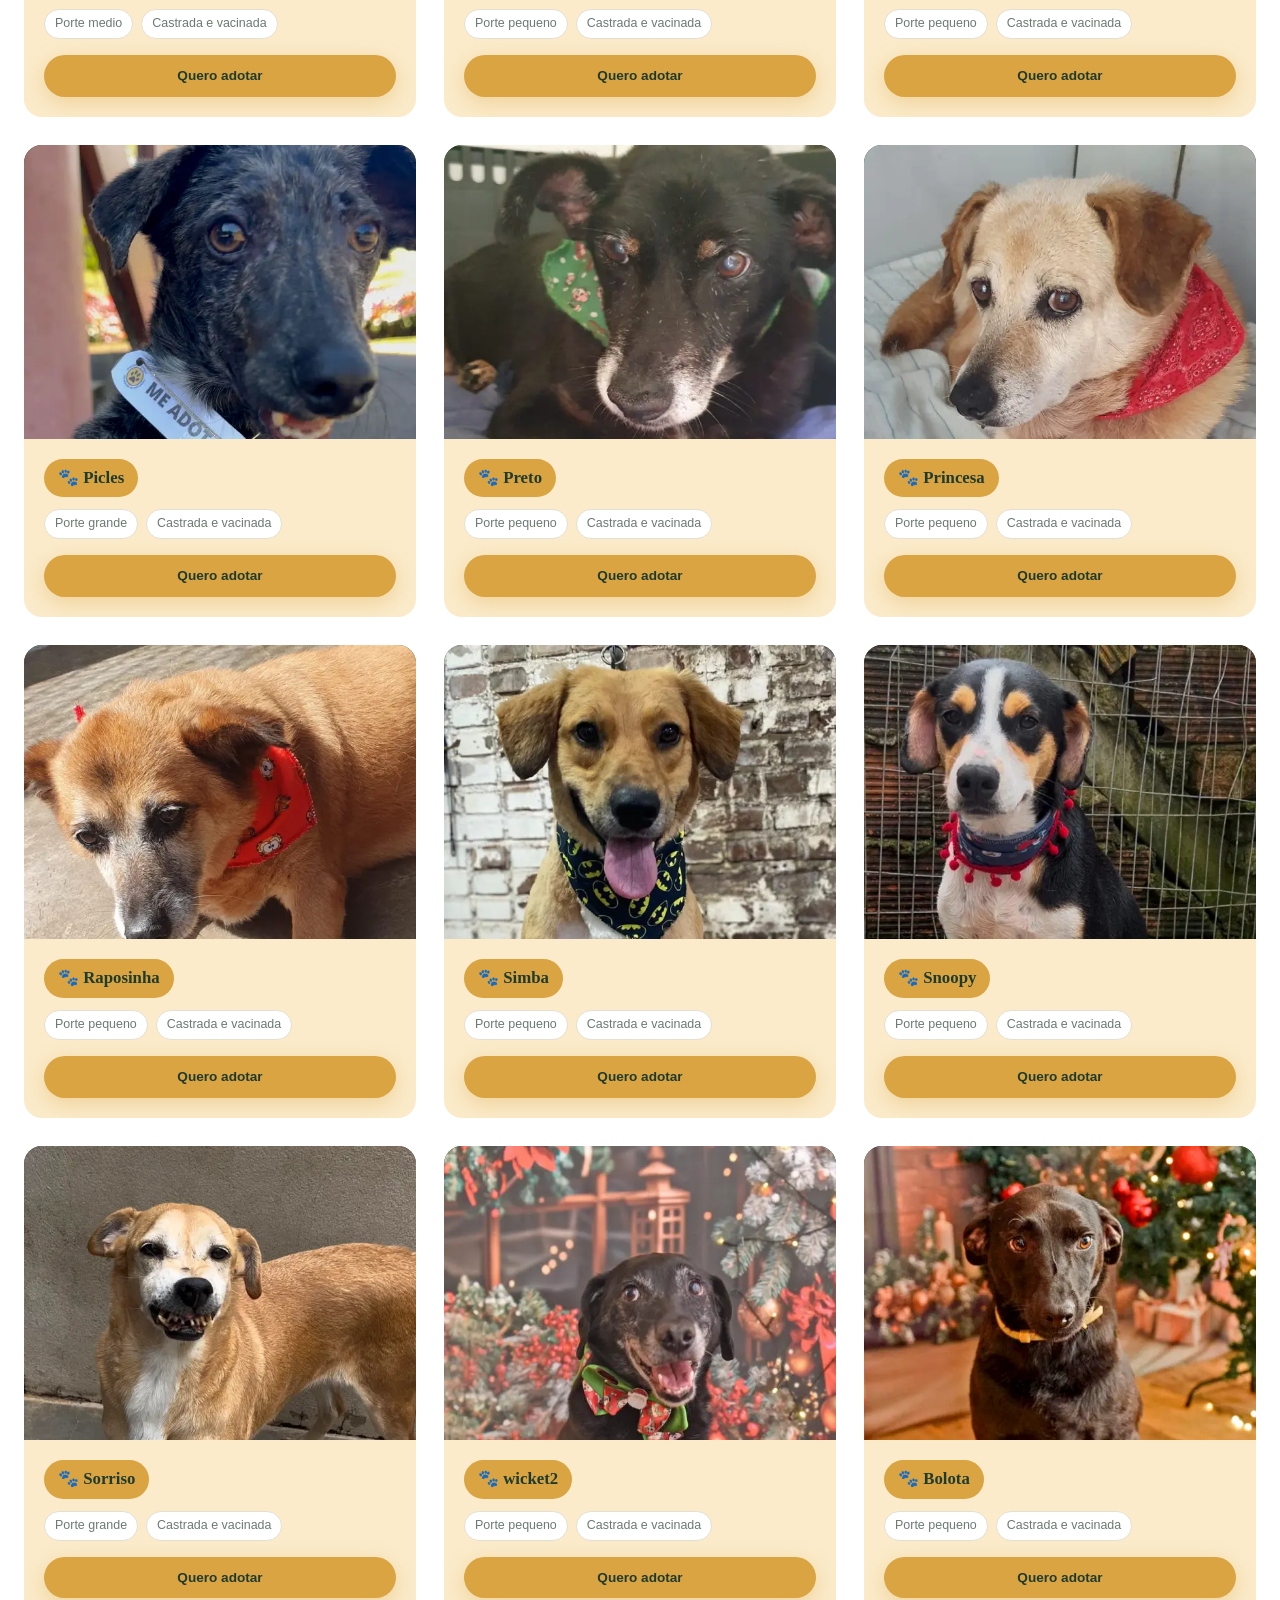
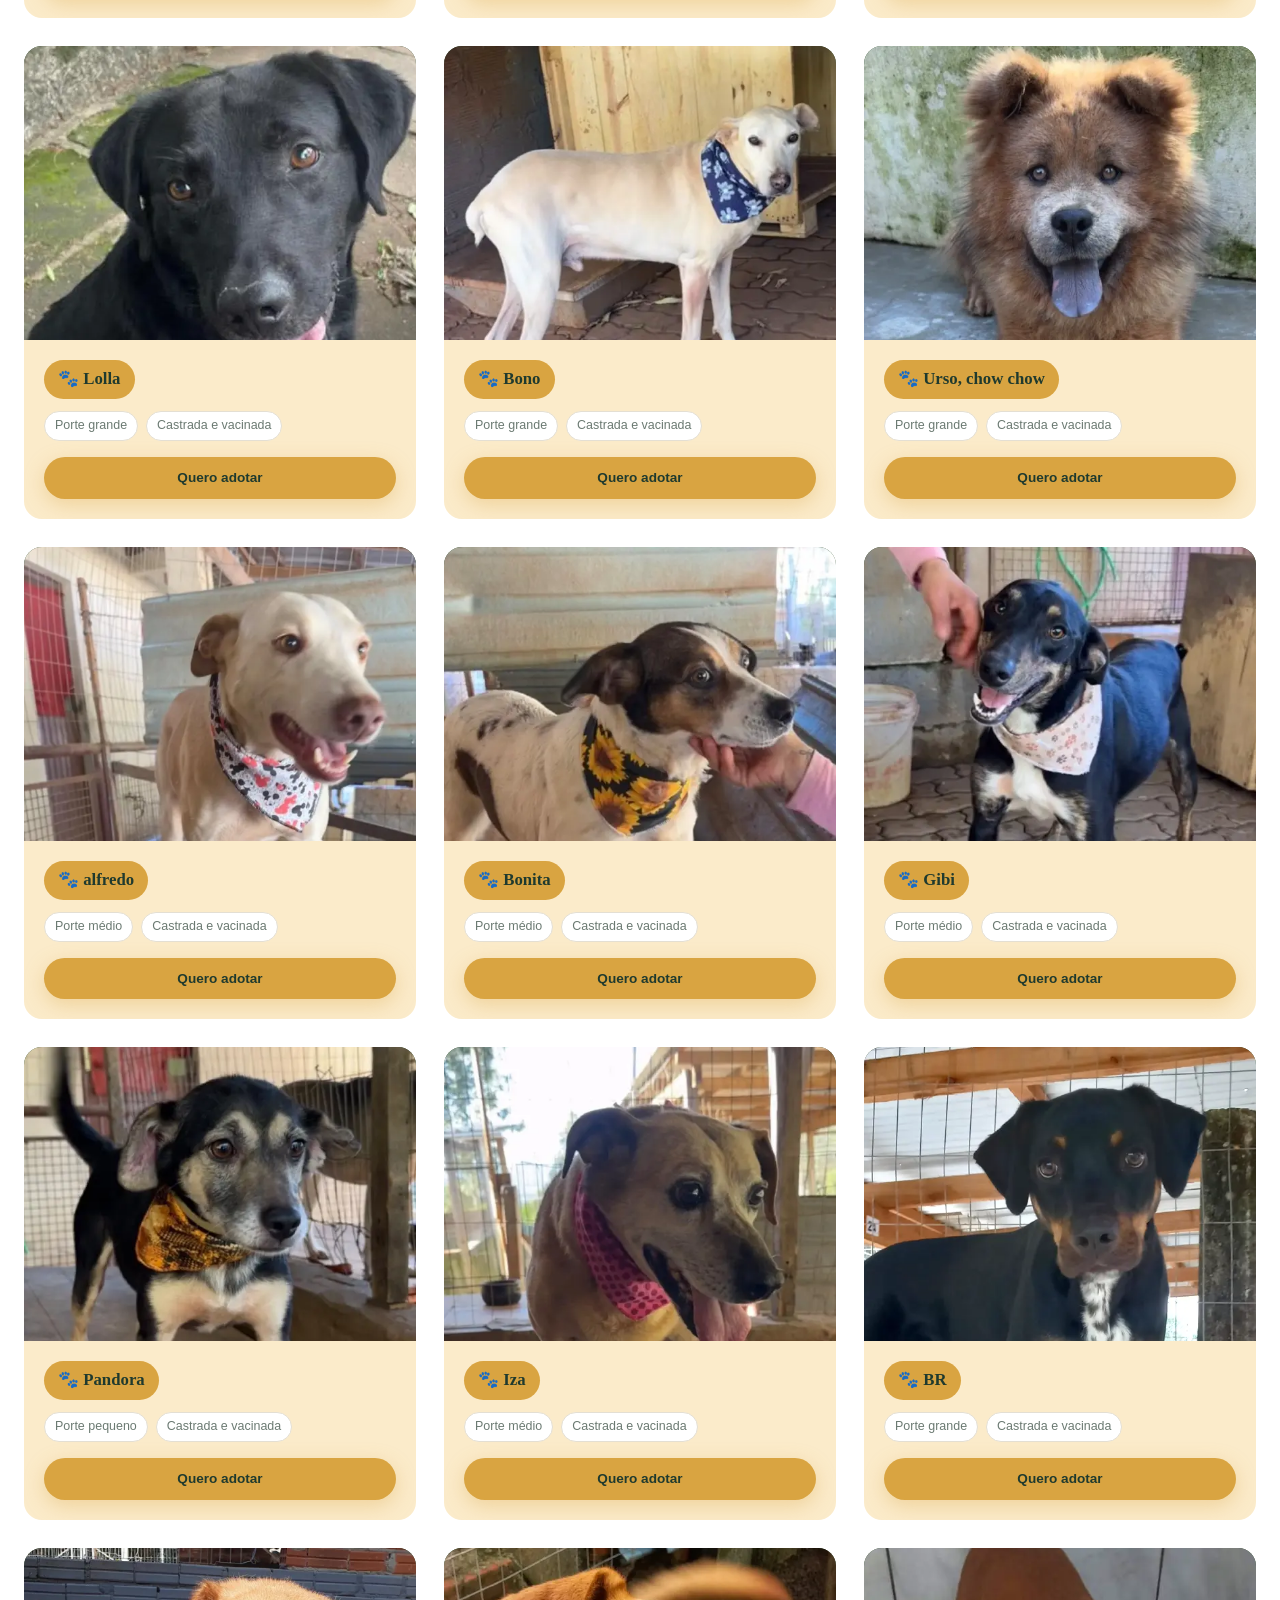
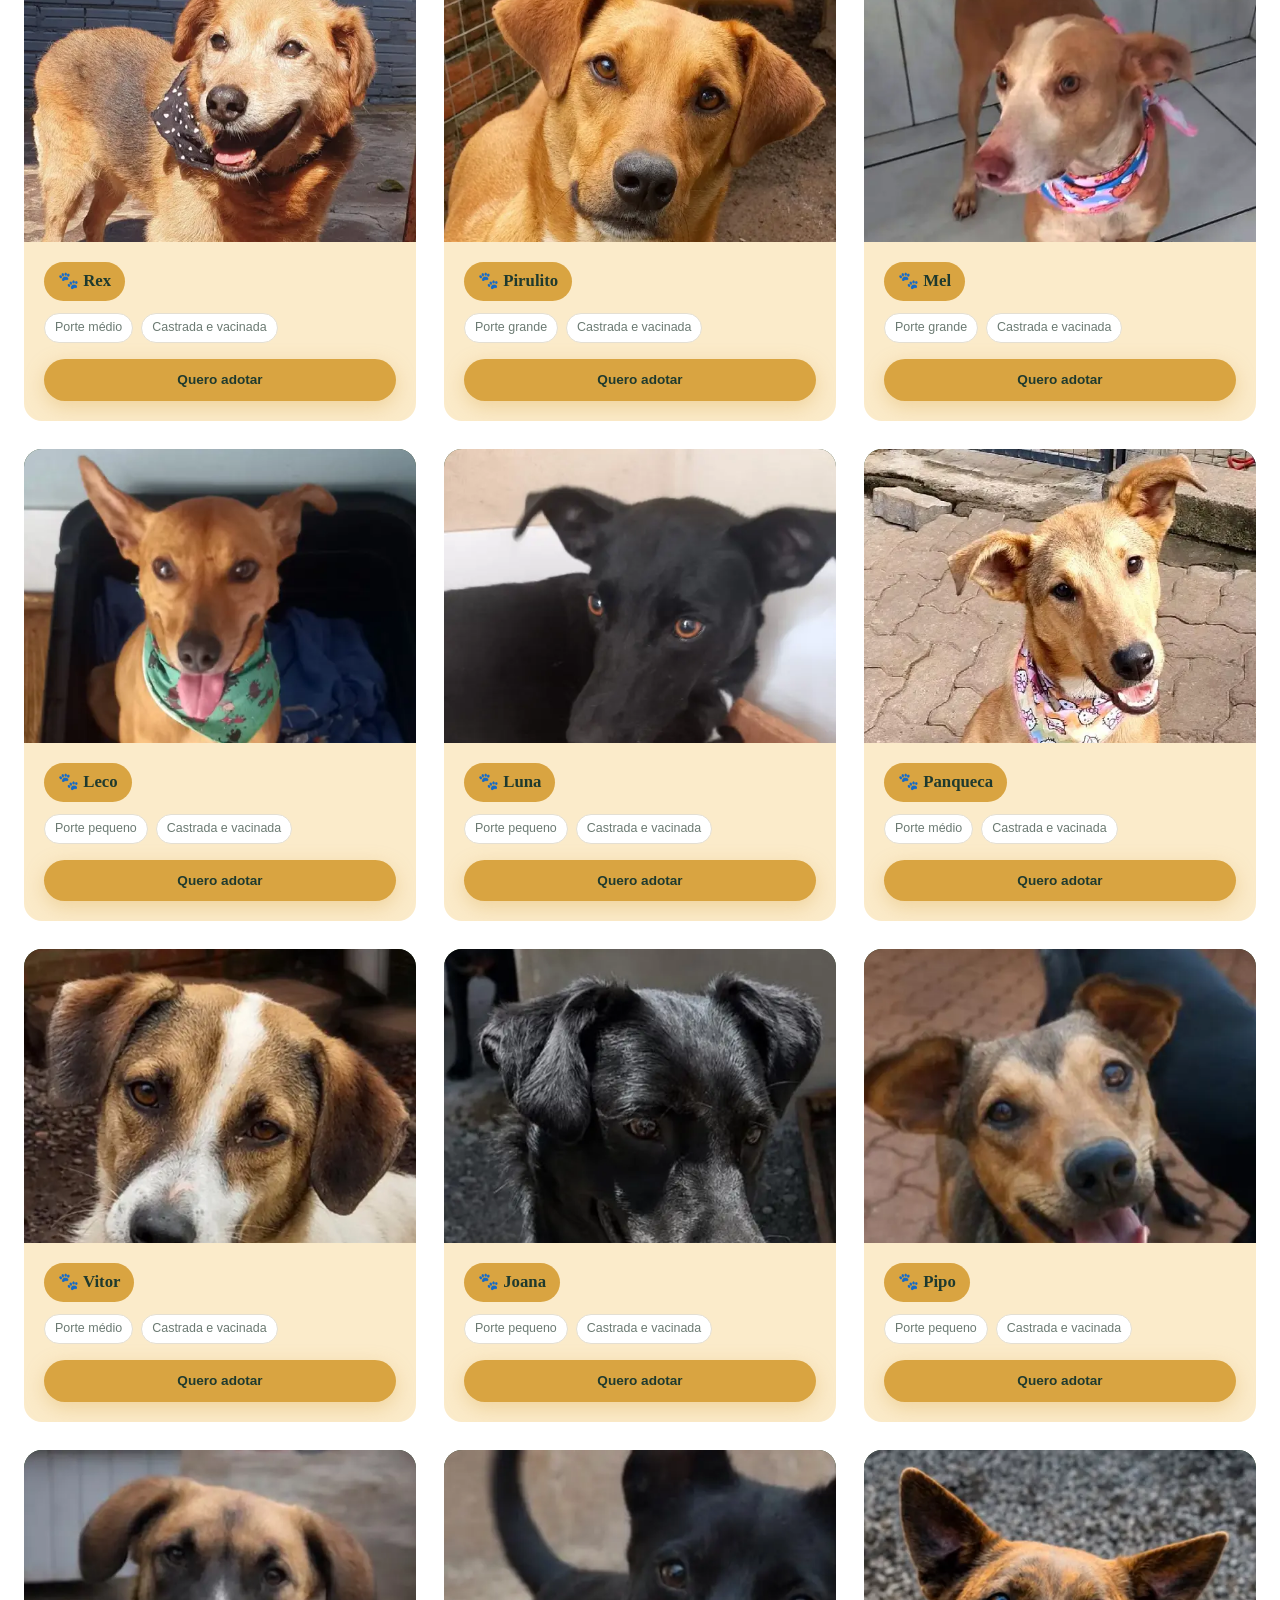
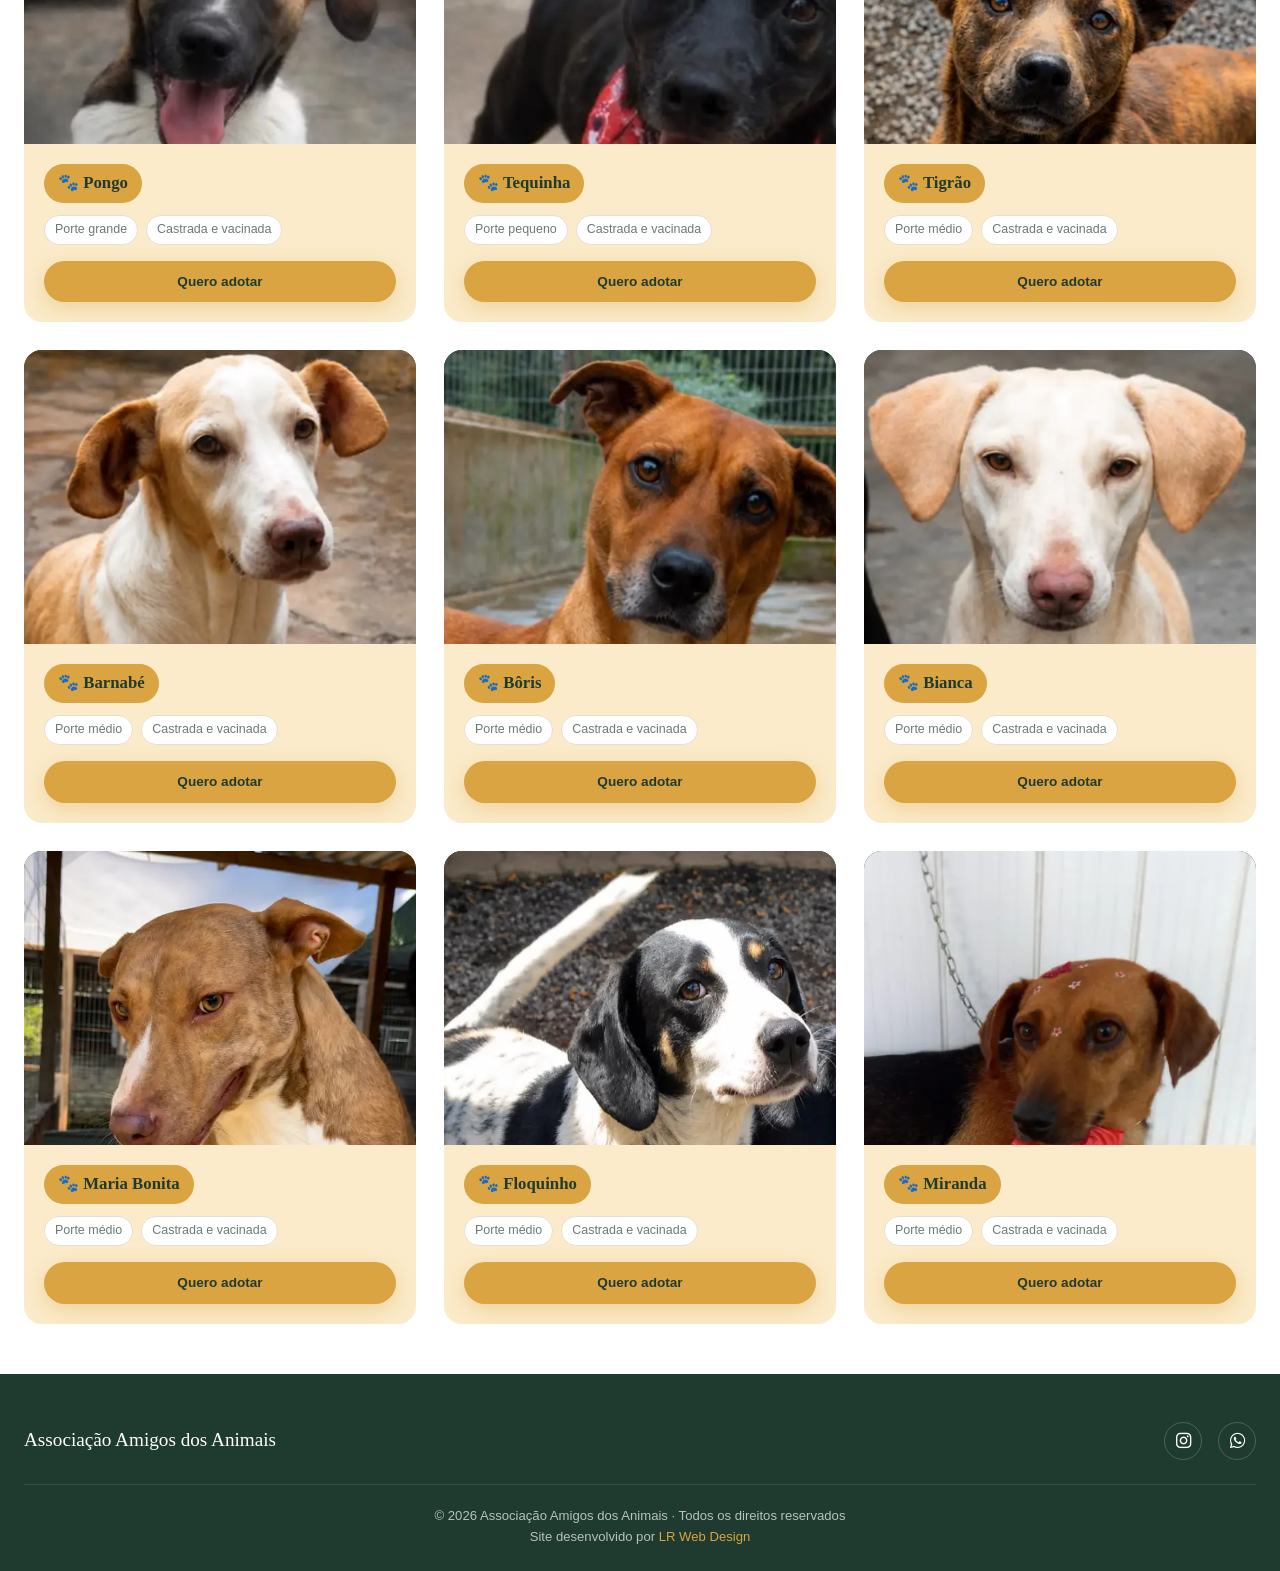
==== commit 04efba49: "novos ajustes" ====
--- a/adocao.html
+++ b/adocao.html
@@ -435,6 +435,386 @@
             </div>
             <a href="index.html#contato" class="btn btn-primario">Quero adotar</a>
           </div>
+        </div>
+
+        <div class="card-animal">
+          <div class="card-foto">
+            <img src="imagens/animais/lolla.webp" alt="Wicket" />
+          </div>
+          <div class="card-info">
+            <span class="tag-nome">🐾 Lolla</span>
+            <div class="card-detalhes">
+              <span class="pill">Porte grande</span>
+              <span class="pill">Castrada e vacinada</span>
+            </div>
+            <a href="index.html#contato" class="btn btn-primario">Quero adotar</a>
+          </div>
+        </div>
+
+          <div class="card-animal">
+          <div class="card-foto">
+            <img src="imagens/animais/bono.webp" alt="Wicket" />
+          </div>
+          <div class="card-info">
+            <span class="tag-nome">🐾 Bono</span>
+            <div class="card-detalhes">
+              <span class="pill">Porte grande</span>
+              <span class="pill">Castrada e vacinada</span>
+            </div>
+            <a href="index.html#contato" class="btn btn-primario">Quero adotar</a>
+          </div>
+        </div>
+
+        <div class="card-animal">
+          <div class="card-foto">
+            <img src="imagens/animais/urso.webp" alt="Wicket" />
+          </div>
+          <div class="card-info">
+            <span class="tag-nome">🐾 Urso, chow chow</span>
+            <div class="card-detalhes">
+              <span class="pill">Porte grande</span>
+              <span class="pill">Castrada e vacinada</span>
+            </div>
+            <a href="index.html#contato" class="btn btn-primario">Quero adotar</a>
+          </div>
+        </div>
+
+         <div class="card-animal">
+          <div class="card-foto">
+            <img src="imagens/animais/alfredo.webp" alt="Wicket" />
+          </div>
+          <div class="card-info">
+            <span class="tag-nome">🐾 alfredo</span>
+            <div class="card-detalhes">
+              <span class="pill">Porte médio</span>
+              <span class="pill">Castrada e vacinada</span>
+            </div>
+            <a href="index.html#contato" class="btn btn-primario">Quero adotar</a>
+          </div>
+        </div>
+
+         <div class="card-animal">
+          <div class="card-foto">
+            <img src="imagens/animais/bonita.webp" alt="Wicket" />
+          </div>
+          <div class="card-info">
+            <span class="tag-nome">🐾 Bonita</span>
+            <div class="card-detalhes">
+              <span class="pill">Porte médio</span>
+              <span class="pill">Castrada e vacinada</span>
+            </div>
+            <a href="index.html#contato" class="btn btn-primario">Quero adotar</a>
+          </div>
+        </div>
+
+         <div class="card-animal">
+          <div class="card-foto">
+            <img src="imagens/animais/gibi.webp" alt="Wicket" />
+          </div>
+          <div class="card-info">
+            <span class="tag-nome">🐾 Gibi</span>
+            <div class="card-detalhes">
+              <span class="pill">Porte médio</span>
+              <span class="pill">Castrada e vacinada</span>
+            </div>
+            <a href="index.html#contato" class="btn btn-primario">Quero adotar</a>
+          </div>
+        </div>
+
+         <div class="card-animal">
+          <div class="card-foto">
+            <img src="imagens/animais/pandora.webp" alt="Wicket" />
+          </div>
+          <div class="card-info">
+            <span class="tag-nome">🐾 Pandora</span>
+            <div class="card-detalhes">
+              <span class="pill">Porte pequeno</span>
+              <span class="pill">Castrada e vacinada</span>
+            </div>
+            <a href="index.html#contato" class="btn btn-primario">Quero adotar</a>
+          </div>
+        </div>
+
+         <div class="card-animal">
+          <div class="card-foto">
+            <img src="imagens/animais/iza.webp" alt="Wicket" />
+          </div>
+          <div class="card-info">
+            <span class="tag-nome">🐾 Iza</span>
+            <div class="card-detalhes">
+              <span class="pill">Porte médio</span>
+              <span class="pill">Castrada e vacinada</span>
+            </div>
+            <a href="index.html#contato" class="btn btn-primario">Quero adotar</a>
+          </div>
+        </div>
+
+         <div class="card-animal">
+          <div class="card-foto">
+            <img src="imagens/animais/br.webp" alt="Wicket" />
+          </div>
+          <div class="card-info">
+            <span class="tag-nome">🐾 BR</span>
+            <div class="card-detalhes">
+              <span class="pill">Porte grande</span>
+              <span class="pill">Castrada e vacinada</span>
+            </div>
+            <a href="index.html#contato" class="btn btn-primario">Quero adotar</a>
+          </div>
+        </div>
+
+         <div class="card-animal">
+          <div class="card-foto">
+            <img src="imagens/animais/rex.webp" alt="Wicket" />
+          </div>
+          <div class="card-info">
+            <span class="tag-nome">🐾 Rex</span>
+            <div class="card-detalhes">
+              <span class="pill">Porte médio</span>
+              <span class="pill">Castrada e vacinada</span>
+            </div>
+            <a href="index.html#contato" class="btn btn-primario">Quero adotar</a>
+          </div>
+        </div>
+
+         <div class="card-animal">
+          <div class="card-foto">
+            <img src="imagens/animais/pirulito.webp" alt="Wicket" />
+          </div>
+          <div class="card-info">
+            <span class="tag-nome">🐾 Pirulito</span>
+            <div class="card-detalhes">
+              <span class="pill">Porte grande</span>
+              <span class="pill">Castrada e vacinada</span>
+            </div>
+            <a href="index.html#contato" class="btn btn-primario">Quero adotar</a>
+          </div>
+        </div>
+
+         <div class="card-animal">
+          <div class="card-foto">
+            <img src="imagens/animais/mel.webp" alt="Wicket" />
+          </div>
+          <div class="card-info">
+            <span class="tag-nome">🐾 Mel</span>
+            <div class="card-detalhes">
+              <span class="pill">Porte grande</span>
+              <span class="pill">Castrada e vacinada</span>
+            </div>
+            <a href="index.html#contato" class="btn btn-primario">Quero adotar</a>
+          </div>
+        </div>
+
+         <div class="card-animal">
+          <div class="card-foto">
+            <img src="imagens/animais/leco.webp" alt="Wicket" />
+          </div>
+          <div class="card-info">
+            <span class="tag-nome">🐾 Leco</span>
+            <div class="card-detalhes">
+              <span class="pill">Porte pequeno</span>
+              <span class="pill">Castrada e vacinada</span>
+            </div>
+            <a href="index.html#contato" class="btn btn-primario">Quero adotar</a>
+          </div>
+        </div>
+
+         <div class="card-animal">
+          <div class="card-foto">
+            <img src="imagens/animais/luna.webp" alt="Wicket" />
+          </div>
+          <div class="card-info">
+            <span class="tag-nome">🐾 Luna</span>
+            <div class="card-detalhes">
+              <span class="pill">Porte pequeno</span>
+              <span class="pill">Castrada e vacinada</span>
+            </div>
+            <a href="index.html#contato" class="btn btn-primario">Quero adotar</a>
+          </div>
+        </div>
+
+         <div class="card-animal">
+          <div class="card-foto">
+            <img src="imagens/animais/panqueca.webp" alt="Wicket" />
+          </div>
+          <div class="card-info">
+            <span class="tag-nome">🐾 Panqueca</span>
+            <div class="card-detalhes">
+              <span class="pill">Porte médio</span>
+              <span class="pill">Castrada e vacinada</span>
+            </div>
+            <a href="index.html#contato" class="btn btn-primario">Quero adotar</a>
+          </div>
+        </div>
+
+         <div class="card-animal">
+          <div class="card-foto">
+            <img src="imagens/animais/vitor.webp" alt="Wicket" />
+          </div>
+          <div class="card-info">
+            <span class="tag-nome">🐾 Vitor</span>
+            <div class="card-detalhes">
+              <span class="pill">Porte médio</span>
+              <span class="pill">Castrada e vacinada</span>
+            </div>
+            <a href="index.html#contato" class="btn btn-primario">Quero adotar</a>
+          </div>
+        </div>
+
+         <div class="card-animal">
+          <div class="card-foto">
+            <img src="imagens/animais/joana.webp" alt="Wicket" />
+          </div>
+          <div class="card-info">
+            <span class="tag-nome">🐾 Joana</span>
+            <div class="card-detalhes">
+              <span class="pill">Porte pequeno</span>
+              <span class="pill">Castrada e vacinada</span>
+            </div>
+            <a href="index.html#contato" class="btn btn-primario">Quero adotar</a>
+          </div>
+        </div>
+
+         <div class="card-animal">
+          <div class="card-foto">
+            <img src="imagens/animais/pipo.webp" alt="Wicket" />
+          </div>
+          <div class="card-info">
+            <span class="tag-nome">🐾 Pipo</span>
+            <div class="card-detalhes">
+              <span class="pill">Porte pequeno</span>
+              <span class="pill">Castrada e vacinada</span>
+            </div>
+            <a href="index.html#contato" class="btn btn-primario">Quero adotar</a>
+          </div>
+        </div>
+
+         <div class="card-animal">
+          <div class="card-foto">
+            <img src="imagens/animais/pongo.webp" alt="Wicket" />
+          </div>
+          <div class="card-info">
+            <span class="tag-nome">🐾 Pongo</span>
+            <div class="card-detalhes">
+              <span class="pill">Porte grande</span>
+              <span class="pill">Castrada e vacinada</span>
+            </div>
+            <a href="index.html#contato" class="btn btn-primario">Quero adotar</a>
+          </div>
+        </div>
+
+         <div class="card-animal">
+          <div class="card-foto">
+            <img src="imagens/animais/tequinha.webp" alt="Wicket" />
+          </div>
+          <div class="card-info">
+            <span class="tag-nome">🐾 Tequinha</span>
+            <div class="card-detalhes">
+              <span class="pill">Porte pequeno</span>
+              <span class="pill">Castrada e vacinada</span>
+            </div>
+            <a href="index.html#contato" class="btn btn-primario">Quero adotar</a>
+          </div>
+        </div>
+
+         <div class="card-animal">
+          <div class="card-foto">
+            <img src="imagens/animais/tigrao.webp" alt="Wicket" />
+          </div>
+          <div class="card-info">
+            <span class="tag-nome">🐾 Tigrão</span>
+            <div class="card-detalhes">
+              <span class="pill">Porte médio</span>
+              <span class="pill">Castrada e vacinada</span>
+            </div>
+            <a href="index.html#contato" class="btn btn-primario">Quero adotar</a>
+          </div>
+        </div>
+         <div class="card-animal">
+          <div class="card-foto">
+            <img src="imagens/animais/barnabe.webp" alt="Wicket" />
+          </div>
+          <div class="card-info">
+            <span class="tag-nome">🐾 Barnabé</span>
+            <div class="card-detalhes">
+              <span class="pill">Porte médio</span>
+              <span class="pill">Castrada e vacinada</span>
+            </div>
+            <a href="index.html#contato" class="btn btn-primario">Quero adotar</a>
+          </div>
+        </div>
+
+         <div class="card-animal">
+          <div class="card-foto">
+            <img src="imagens/animais/boris.webp" alt="Wicket" />
+          </div>
+          <div class="card-info">
+            <span class="tag-nome">🐾 Bôris</span>
+            <div class="card-detalhes">
+              <span class="pill">Porte médio</span>
+              <span class="pill">Castrada e vacinada</span>
+            </div>
+            <a href="index.html#contato" class="btn btn-primario">Quero adotar</a>
+          </div>
+        </div>
+
+          <div class="card-animal">
+          <div class="card-foto">
+            <img src="imagens/animais/bianca.webp" alt="Wicket" />
+          </div>
+          <div class="card-info">
+            <span class="tag-nome">🐾 Bianca</span>
+            <div class="card-detalhes">
+              <span class="pill">Porte médio</span>
+              <span class="pill">Castrada e vacinada</span>
+            </div>
+            <a href="index.html#contato" class="btn btn-primario">Quero adotar</a>
+          </div>
+        </div>
+
+          <div class="card-animal">
+          <div class="card-foto">
+            <img src="imagens/animais/maria-bonita.webp" alt="Wicket" />
+          </div>
+          <div class="card-info">
+            <span class="tag-nome">🐾 Maria Bonita</span>
+            <div class="card-detalhes">
+              <span class="pill">Porte médio</span>
+              <span class="pill">Castrada e vacinada</span>
+            </div>
+            <a href="index.html#contato" class="btn btn-primario">Quero adotar</a>
+          </div>
+        </div>
+
+          <div class="card-animal">
+          <div class="card-foto">
+            <img src="imagens/animais/floquinho.webp" alt="Wicket" />
+          </div>
+          <div class="card-info">
+            <span class="tag-nome">🐾 Floquinho</span>
+            <div class="card-detalhes">
+              <span class="pill">Porte médio</span>
+              <span class="pill">Castrada e vacinada</span>
+            </div>
+            <a href="index.html#contato" class="btn btn-primario">Quero adotar</a>
+          </div>
+        </div>
+
+          <div class="card-animal">
+          <div class="card-foto">
+            <img src="imagens/animais/miranda.webp" alt="Wicket" />
+          </div>
+          <div class="card-info">
+            <span class="tag-nome">🐾 Miranda</span>
+            <div class="card-detalhes">
+              <span class="pill">Porte médio</span>
+              <span class="pill">Castrada e vacinada</span>
+            </div>
+            <a href="index.html#contato" class="btn btn-primario">Quero adotar</a>
+          </div>
+        </div>
+
+        
         </div>
         <!-- fim do bloco repetido -->
 
--- a/style.css
+++ b/style.css
@@ -35,7 +35,9 @@
   align-items: center;
   justify-content: center;
   z-index: 9999;
-  transition: opacity 0.5s ease, visibility 0.5s ease;
+  transition:
+    opacity 0.5s ease,
+    visibility 0.5s ease;
 }
 #preloader.preloader-oculto {
   opacity: 0;
@@ -194,7 +196,6 @@
   color: var(--dourado);
 }
 
-
 /* =====================
      BOTÃO MOBILE
      ===================== */
@@ -274,7 +275,7 @@
   gap: 10px;
 }
 
-.stat-item i{
+.stat-item i {
   color: var(--coral);
 }
 .stat-icon {
@@ -387,7 +388,6 @@
   border-radius: 20px;
   background: #fff;
 }
-
 
 /* =====================
      ANIMAIS PARA ADOÇÃO
@@ -577,7 +577,9 @@
   border-radius: 999px;
   font-weight: 700;
   text-decoration: none;
-  transition: background 0.2s ease, transform 0.2s ease;
+  transition:
+    background 0.2s ease,
+    transform 0.2s ease;
 }
 .btn-card-ajudar:hover {
   background: #f0c96b;
@@ -720,7 +722,7 @@
   display: inline-flex;
   align-items: center;
   gap: 10px;
-  background: #25D366;
+  background: #25d366;
   color: #fff;
   padding: 14px 28px;
   border-radius: 50px;
@@ -729,7 +731,7 @@
   width: fit-content;
 }
 
-.btn-whatsapp i{
+.btn-whatsapp i {
   color: white;
   font-size: 1.6rem;
 }
@@ -927,26 +929,53 @@
     text-align: left;
   }
 }
-
 @media (max-width: 560px) {
   .grid-animais {
     grid-template-columns: 1fr;
-  }
-  .equipe-grid {
-    grid-template-columns: 1fr;
-  }
-}
-
-/* acessibilidade: foco visível */
-a:focus-visible,
-button:focus-visible,
-input:focus-visible,
-textarea:focus-visible {
-  outline: 3px solid var(--dourado);
-  outline-offset: 2px;
+    gap: 14px;
+  }
+
+  .grid-animais-completa {
+    grid-template-columns: repeat(2, 1fr);
+  }
+
+  .foto-blob {
+    width: 140px;
+    height: 140px;
+  }
+
+  .equipe-nome {
+    font-size: 0.85rem;
+  }
+
+  /* reduz conteúdo interno dos cards */
+  .card-info {
+    padding: 12px;
+  }
+
+  .tag-nome {
+    font-size: 0.85rem;
+    padding: 4px 10px;
+    margin-bottom: 8px;
+  }
+
+  .card-detalhes {
+    gap: 5px;
+    margin-bottom: 10px;
+  }
+
+  .pill {
+    font-size: 0.68rem;
+    padding: 3px 8px;
+  }
+
+  .card-animal .btn {
+    padding: 5px;
+    font-size: 0.7rem;
+  }
 }
 @media (prefers-reduced-motion: reduce) {
   * {
     transition: none !important;
   }
-}+}
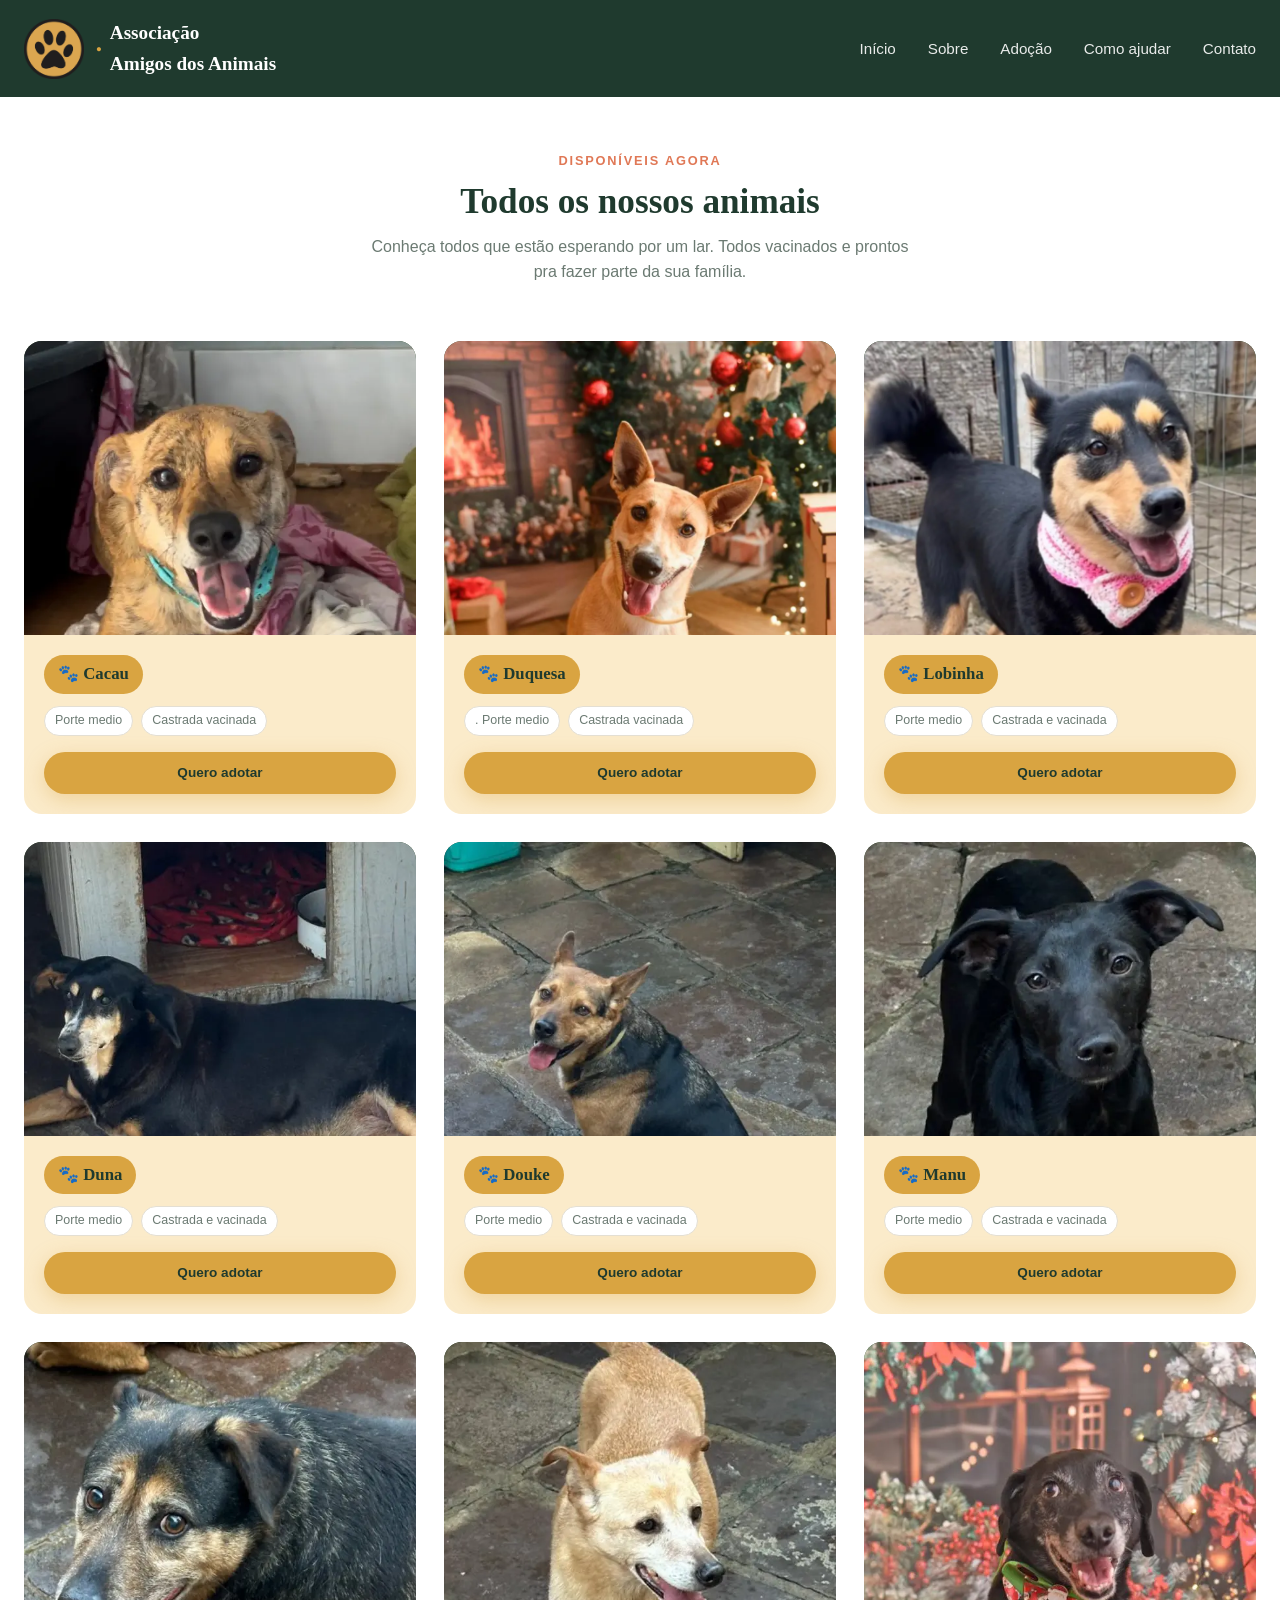
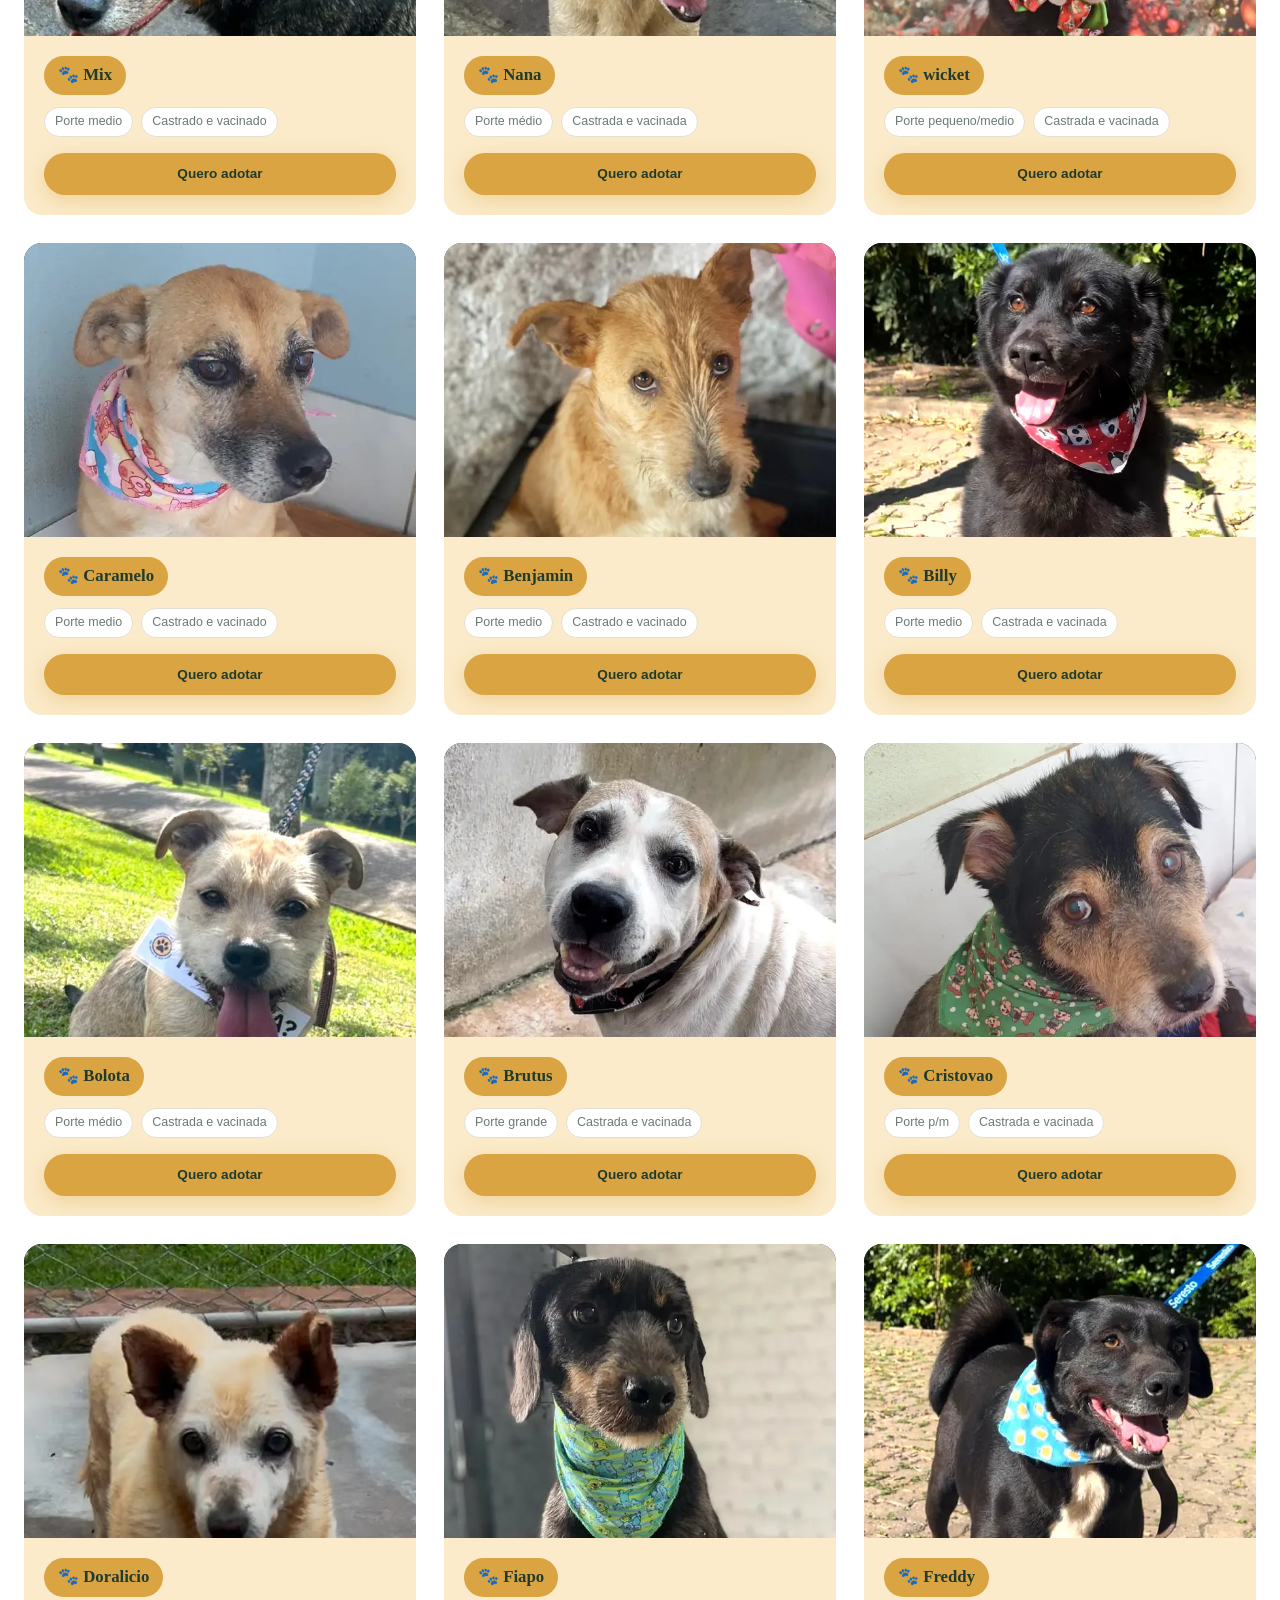
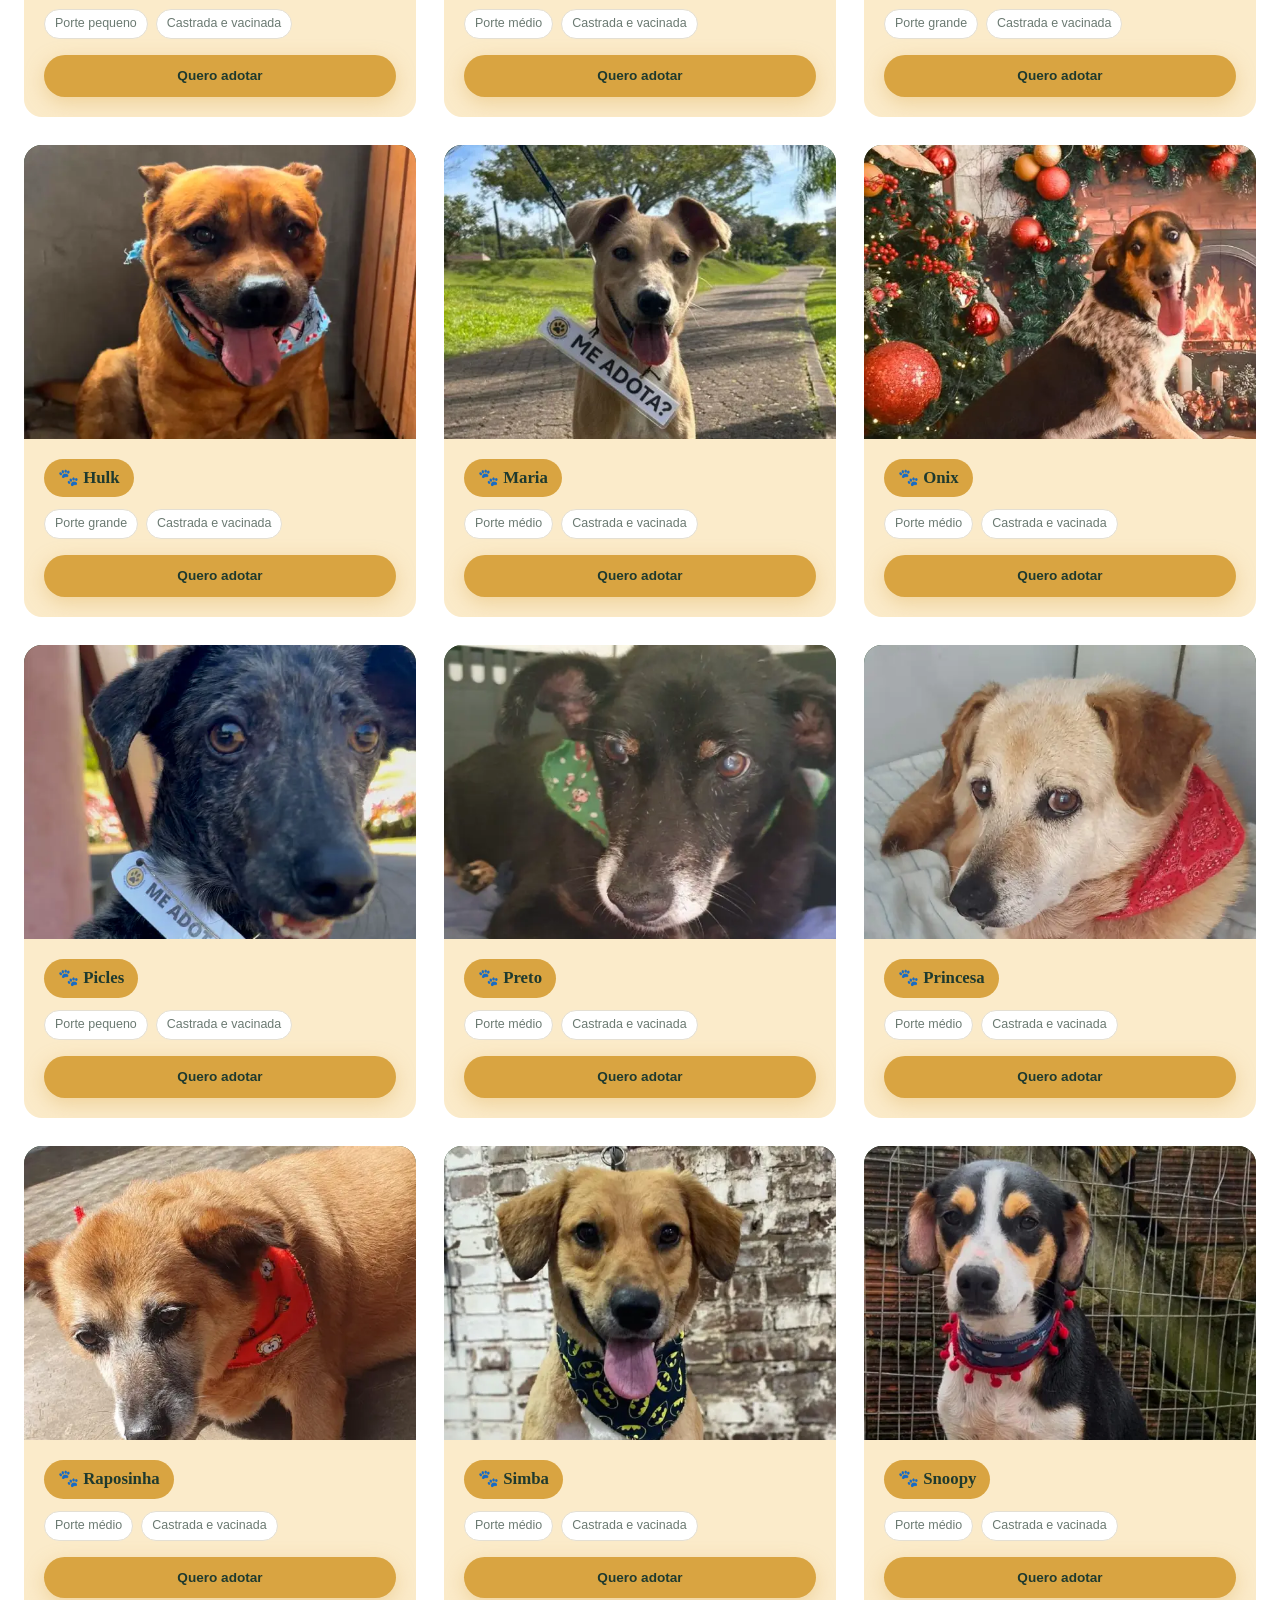
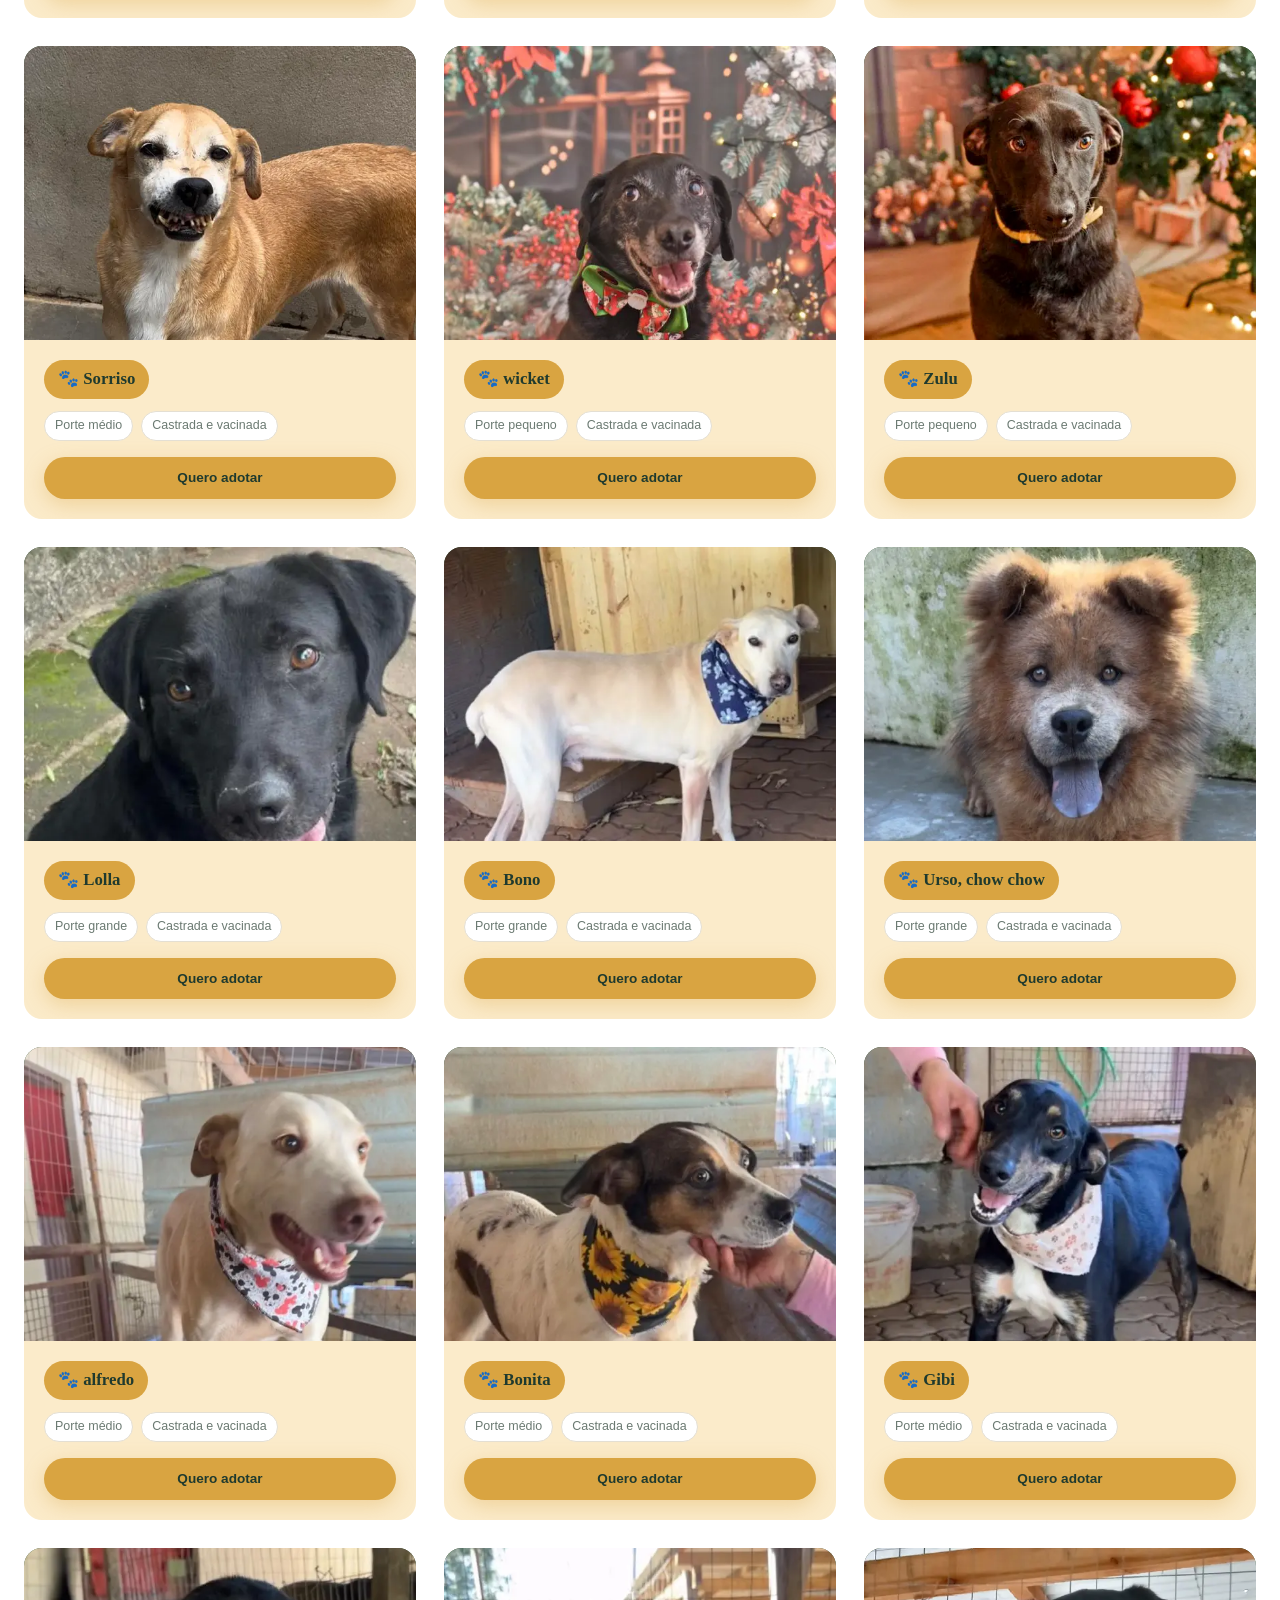
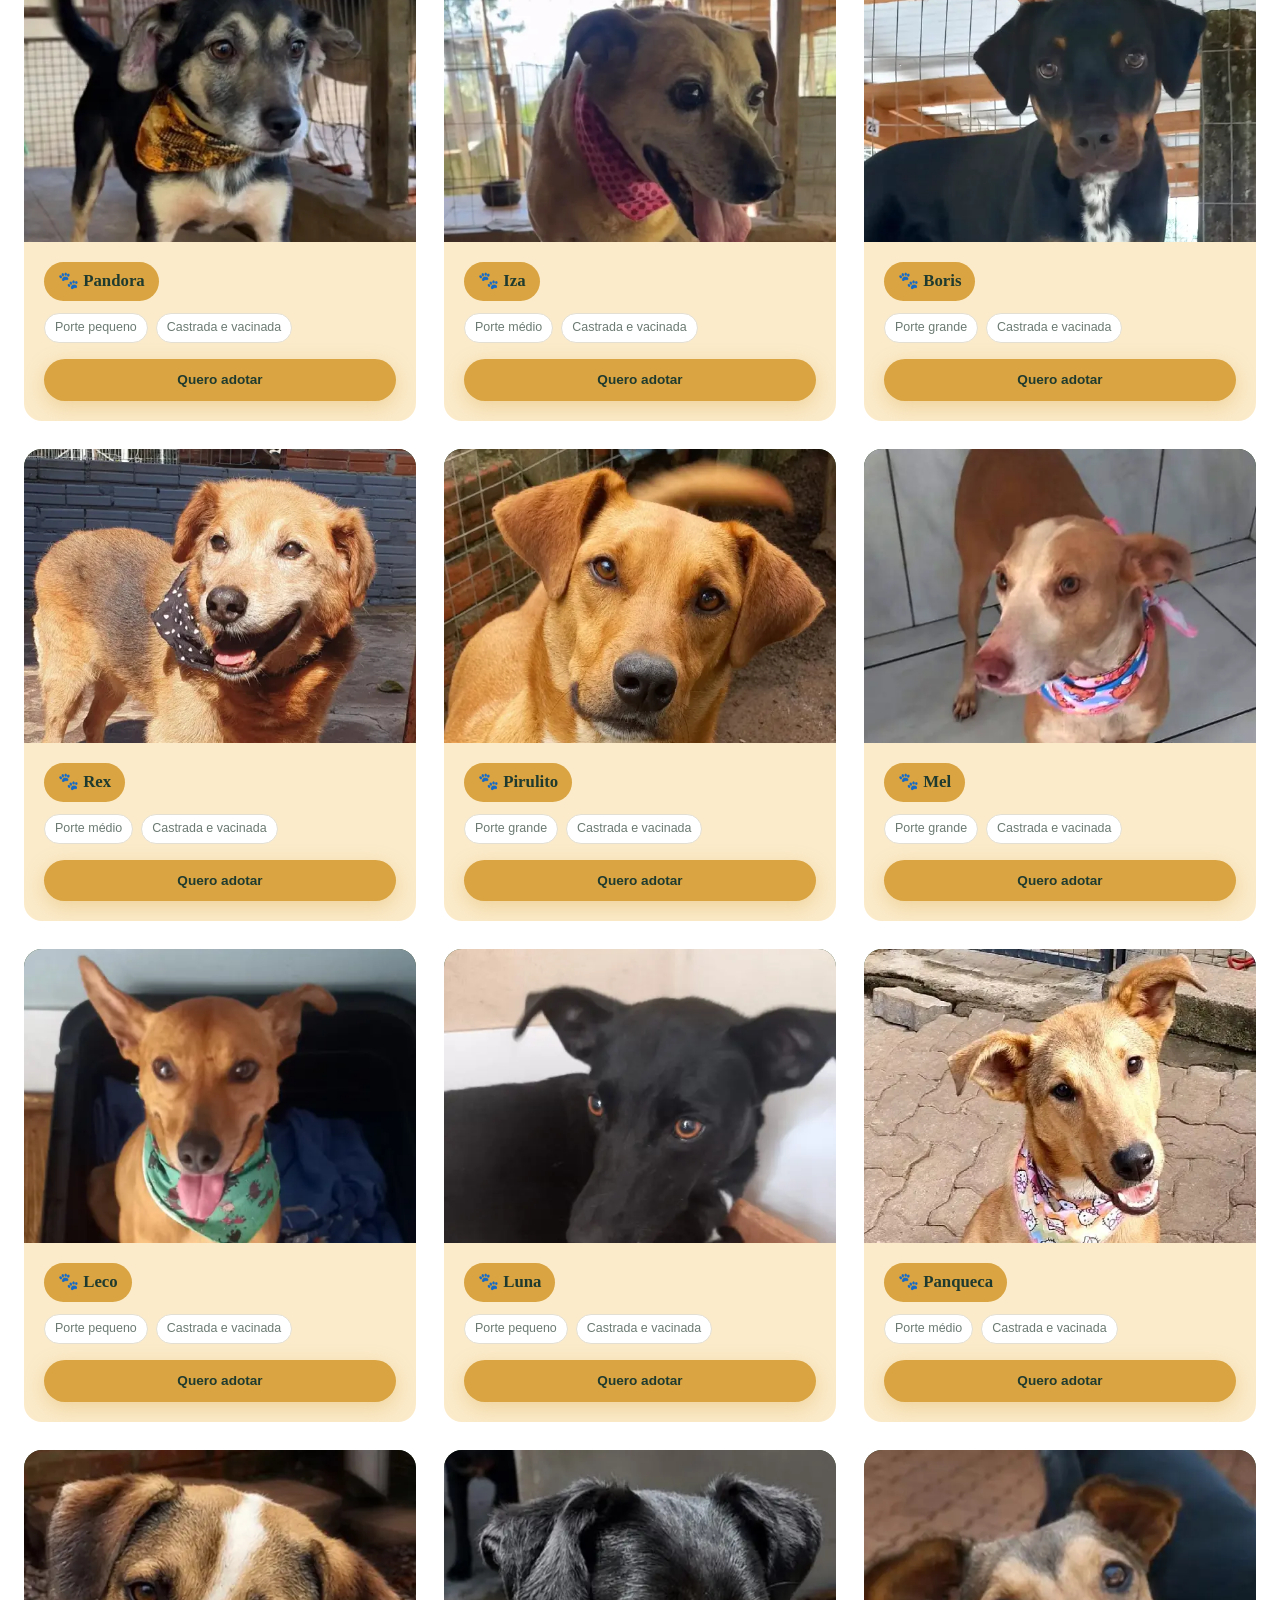
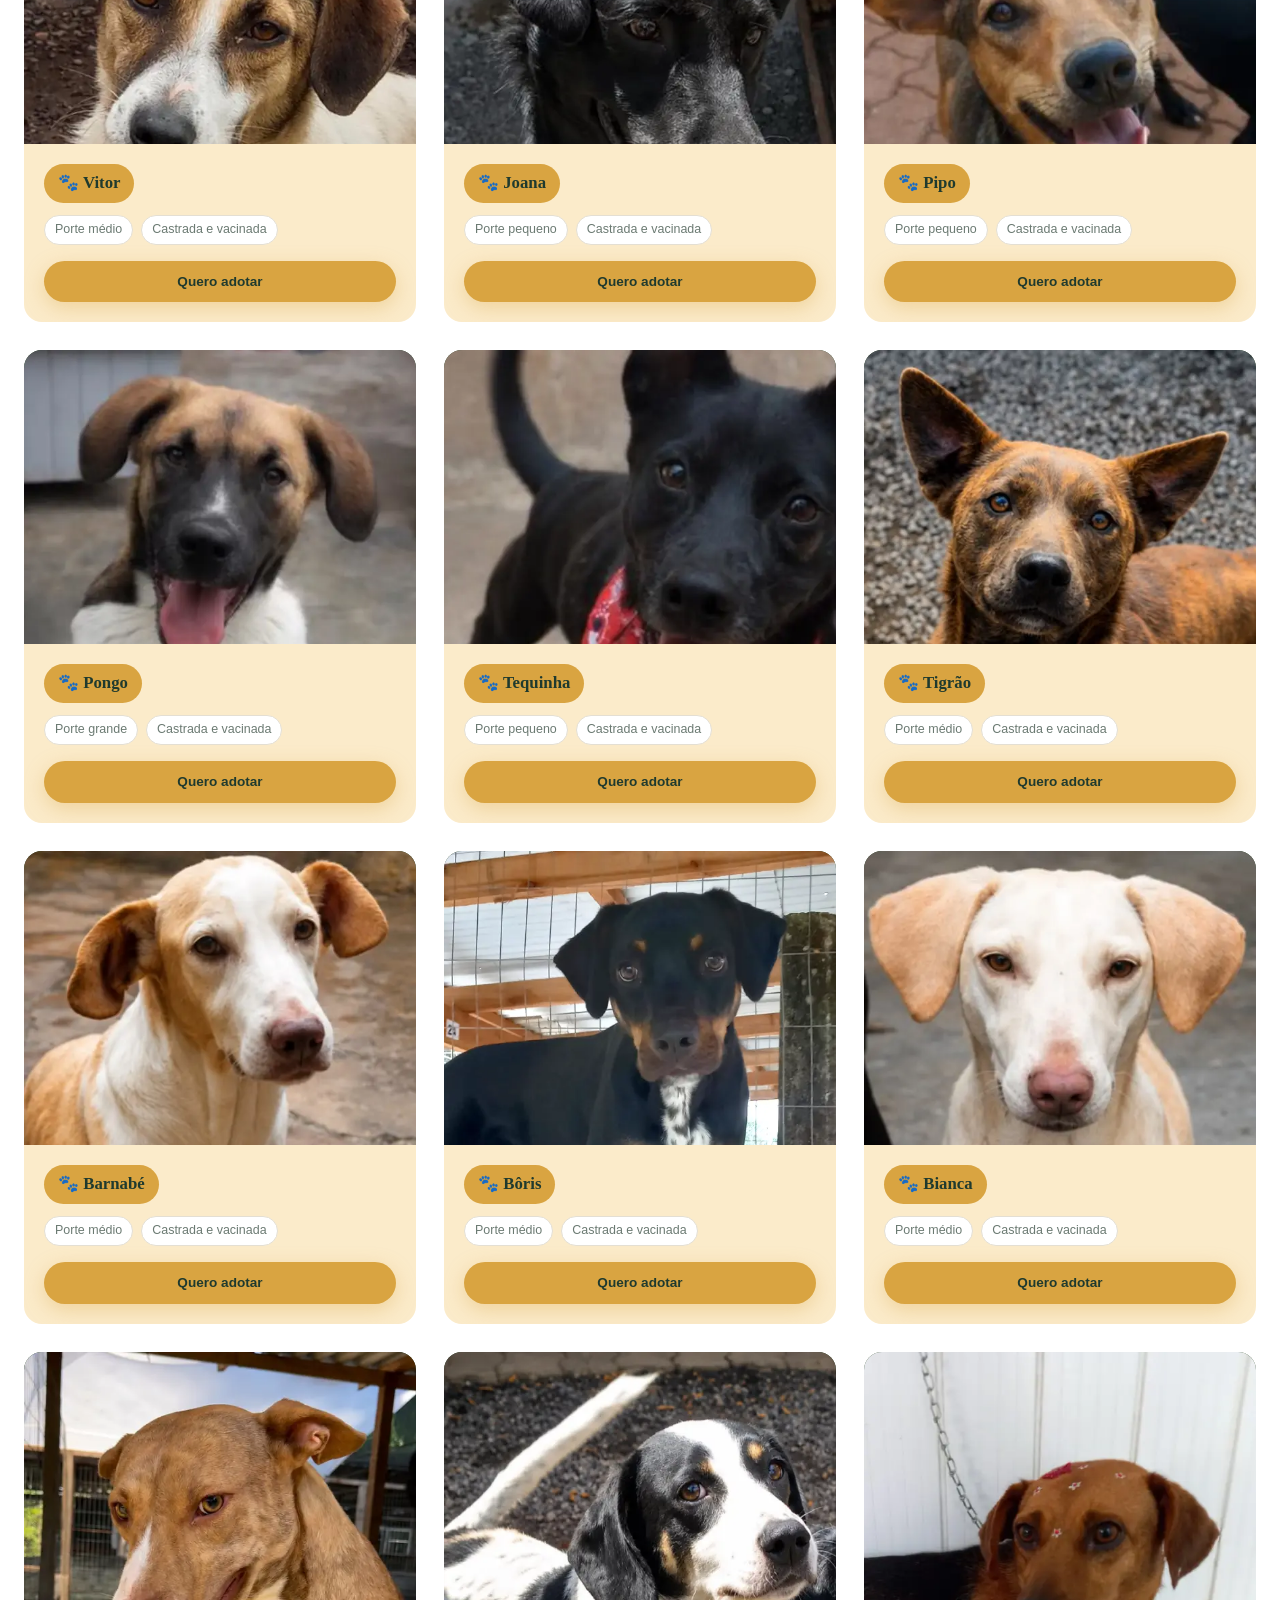
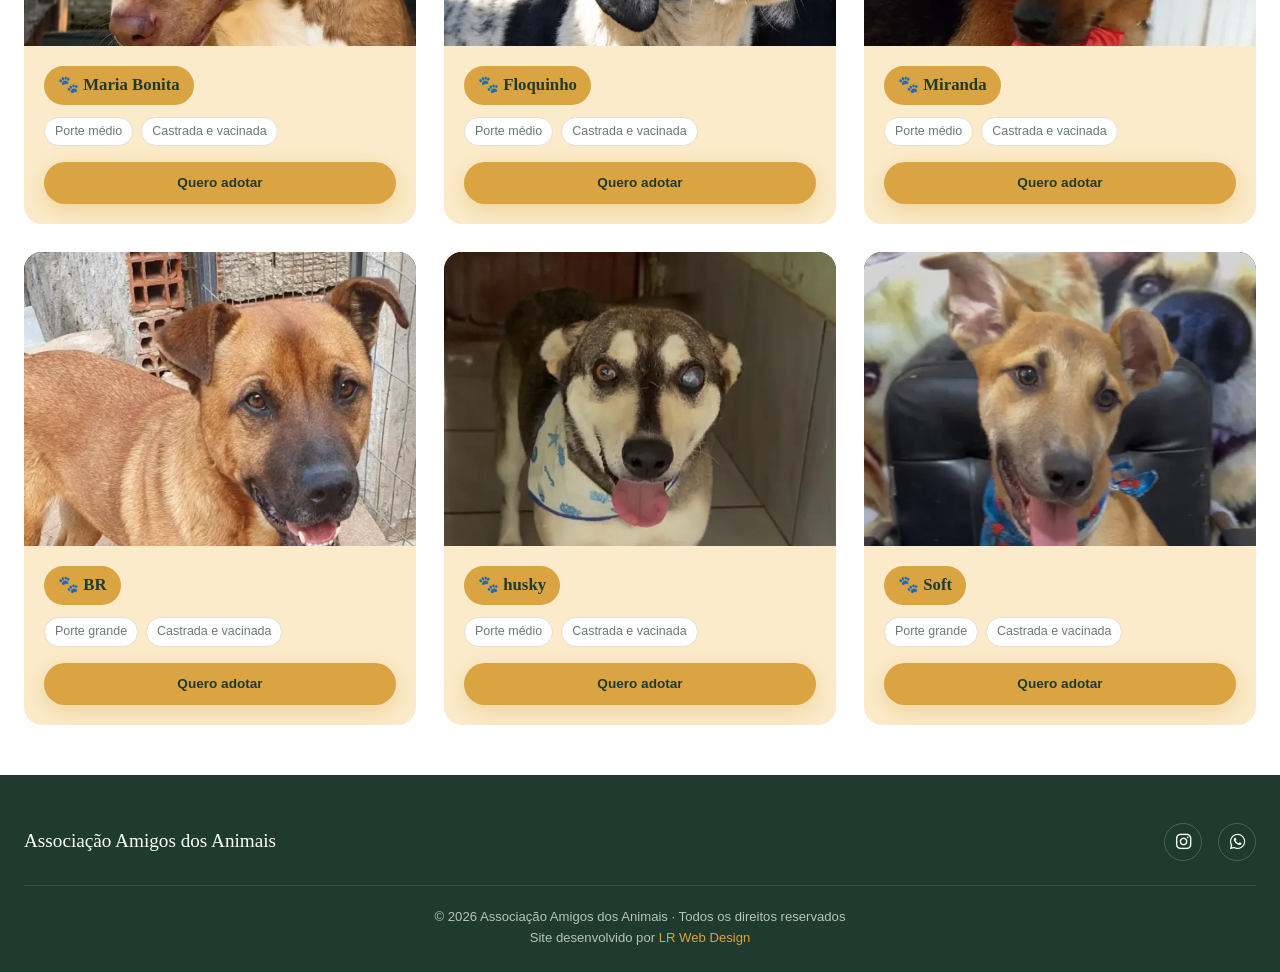
==== commit 49653522: "Ajustes" ====
--- a/adocao.html
+++ b/adocao.html
@@ -56,6 +56,47 @@
       <div class="grid-animais grid-animais-completa">
 
         <!-- TROCAR: repetir este bloco para cada animal -->
+         <div class="card-animal"> 
+            <div class="card-foto">
+              <img src="imagens/animais/capuccino.webp" alt="" />
+            </div>
+            <div class="card-info">
+              <span class="tag-nome">🐾 Cacau</span>
+              <div class="card-detalhes">
+                <span class="pill">Porte medio</span>
+                <span class="pill">Castrada vacinada</span>
+              </div>
+              <a href="#contato" class="btn btn-primario">Quero adotar</a>
+            </div>
+          </div>
+
+         <div class="card-animal">
+            <div class="card-foto">
+              <img src="imagens/animais/duquesa.webp" alt="" />
+            </div>
+            <div class="card-info">
+              <span class="tag-nome">🐾 Duquesa</span>
+              <div class="card-detalhes">
+                <span class="pill">. Porte medio</span>
+                <span class="pill">Castrada vacinada</span>
+              </div>
+              <a href="#contato" class="btn btn-primario">Quero adotar</a>
+            </div>
+          </div>
+          <div class="card-animal">
+            <div class="card-foto">
+              <img src="imagens/animais/lobinha.webp" alt="" />
+            </div>
+            <div class="card-info">
+              <span class="tag-nome">🐾 Lobinha</span>
+              <div class="card-detalhes">
+                <span class="pill">Porte medio</span>
+                <span class="pill">Castrada e vacinada</span>
+              </div>
+              <a href="#contato" class="btn btn-primario">Quero adotar</a>
+            </div>
+          </div>
+
         <div class="card-animal">
           <div class="card-foto">
             <img src="imagens/animais/duna.webp" alt="duna" style="object-position: 50% 20%;" />
@@ -63,7 +104,6 @@
           <div class="card-info">
             <span class="tag-nome">🐾 Duna</span>
             <div class="card-detalhes">
-              <span class="pill">2 anos</span>
               <span class="pill">Porte medio</span>
               <span class="pill">Castrada e vacinada</span>
             </div>
@@ -78,7 +118,6 @@
           <div class="card-info">
             <span class="tag-nome">🐾 Douke</span>
             <div class="card-detalhes">
-              <span class="pill">1 ano</span>
               <span class="pill">Porte medio</span>
               <span class="pill">Castrada e vacinada</span>
             </div>
@@ -93,7 +132,6 @@
           <div class="card-info">
             <span class="tag-nome">🐾 Manu</span>
             <div class="card-detalhes">
-              <span class="pill">4 anos</span>
               <span class="pill">Porte medio</span>
               <span class="pill">Castrada e vacinada</span>
             </div>
@@ -122,7 +160,7 @@
           <div class="card-info">
             <span class="tag-nome">🐾 Nana</span>
             <div class="card-detalhes">
-              <span class="pill">Porte pequeno</span>
+              <span class="pill">Porte médio</span>
               <span class="pill">Castrada e vacinada</span>
             </div>
             <a href="index.html#contato" class="btn btn-primario">Quero adotar</a>
@@ -148,7 +186,7 @@
             <img src="imagens/animais/baia-caramela.webp" alt="Duna" style="object-position: 50% 20%;" />
           </div>
           <div class="card-info">
-            <span class="tag-nome">🐾 Baia Caramelo</span>
+            <span class="tag-nome">🐾 Caramelo</span>
             <div class="card-detalhes">
               <span class="pill">Porte medio</span>
               <span class="pill">Castrado e vacinado</span>
@@ -192,6 +230,48 @@
           <div class="card-info">
             <span class="tag-nome">🐾 Bolota</span>
             <div class="card-detalhes">
+              <span class="pill">Porte médio</span>
+              <span class="pill">Castrada e vacinada</span>
+            </div>
+            <a href="index.html#contato" class="btn btn-primario">Quero adotar</a>
+          </div>
+        </div>
+
+        <div class="card-animal">
+          <div class="card-foto">
+            <img src="imagens/animais/brutus.webp" alt="Wicket" />
+          </div>
+          <div class="card-info">
+            <span class="tag-nome">🐾 Brutus</span>
+            <div class="card-detalhes">
+              <span class="pill">Porte grande</span>
+              <span class="pill">Castrada e vacinada</span>
+            </div>
+            <a href="index.html#contato" class="btn btn-primario">Quero adotar</a>
+          </div>
+        </div>
+
+        <div class="card-animal">
+          <div class="card-foto">
+            <img src="imagens/animais/cristovao.webp" alt="Wicket" />
+          </div>
+          <div class="card-info">
+            <span class="tag-nome">🐾 Cristovao</span>
+            <div class="card-detalhes">
+              <span class="pill">Porte p/m</span>
+              <span class="pill">Castrada e vacinada</span>
+            </div>
+            <a href="index.html#contato" class="btn btn-primario">Quero adotar</a>
+          </div>
+        </div>
+
+        <div class="card-animal">
+          <div class="card-foto">
+            <img src="imagens/animais/doralicio.webp" alt="Wicket" />
+          </div>
+          <div class="card-info">
+            <span class="tag-nome">🐾 Doralicio</span>
+            <div class="card-detalhes">
               <span class="pill">Porte pequeno</span>
               <span class="pill">Castrada e vacinada</span>
             </div>
@@ -201,124 +281,82 @@
 
         <div class="card-animal">
           <div class="card-foto">
-            <img src="imagens/animais/brutus.webp" alt="Wicket" />
-          </div>
-          <div class="card-info">
-            <span class="tag-nome">🐾 Brutus</span>
+            <img src="imagens/animais/fiapo.webp" alt="Wicket" />
+          </div>
+          <div class="card-info">
+            <span class="tag-nome">🐾 Fiapo</span>
+            <div class="card-detalhes">
+              <span class="pill">Porte médio</span>
+              <span class="pill">Castrada e vacinada</span>
+            </div>
+            <a href="index.html#contato" class="btn btn-primario">Quero adotar</a>
+          </div>
+        </div>
+
+        <div class="card-animal">
+          <div class="card-foto">
+            <img src="imagens/animais/freddy.webp" alt="Wicket" />
+          </div>
+          <div class="card-info">
+            <span class="tag-nome">🐾 Freddy</span>
+            <div class="card-detalhes">
+              <span class="pill">Porte grande</span>
+              <span class="pill">Castrada e vacinada</span>
+            </div>
+            <a href="index.html#contato" class="btn btn-primario">Quero adotar</a>
+          </div>
+        </div>
+
+        <div class="card-animal">
+          <div class="card-foto">
+            <img src="imagens/animais/hulk.webp" alt="Wicket" />
+          </div>
+          <div class="card-info">
+            <span class="tag-nome">🐾 Hulk</span>
+            <div class="card-detalhes">
+              <span class="pill">Porte grande</span>
+              <span class="pill">Castrada e vacinada</span>
+            </div>
+            <a href="index.html#contato" class="btn btn-primario">Quero adotar</a>
+          </div>
+        </div>
+
+        <div class="card-animal">
+          <div class="card-foto">
+            <img src="imagens/animais/maria.webp" alt="Wicket" />
+          </div>
+          <div class="card-info">
+            <span class="tag-nome">🐾 Maria</span>
+            <div class="card-detalhes">
+              <span class="pill">Porte médio</span>
+              <span class="pill">Castrada e vacinada</span>
+            </div>
+            <a href="index.html#contato" class="btn btn-primario">Quero adotar</a>
+          </div>
+        </div>
+
+        <div class="card-animal">
+          <div class="card-foto">
+            <img src="imagens/animais/onix.webp" alt="Wicket" />
+          </div>
+          <div class="card-info">
+            <span class="tag-nome">🐾 Onix</span>
+            <div class="card-detalhes">
+              <span class="pill">Porte médio</span>
+              <span class="pill">Castrada e vacinada</span>
+            </div>
+            <a href="index.html#contato" class="btn btn-primario">Quero adotar</a>
+          </div>
+        </div>
+
+        <div class="card-animal">
+          <div class="card-foto">
+            <img src="imagens/animais/picles.webp" alt="Wicket"style="object-position: 50% 20%;" />
+          </div>
+          <div class="card-info">
+            <span class="tag-nome">🐾 Picles</span>
             <div class="card-detalhes">
               <span class="pill">Porte pequeno</span>
-              <span class="pill">Castrada e vacinada</span>
-            </div>
-            <a href="index.html#contato" class="btn btn-primario">Quero adotar</a>
-          </div>
-        </div>
-
-        <div class="card-animal">
-          <div class="card-foto">
-            <img src="imagens/animais/cristovao.webp" alt="Wicket" />
-          </div>
-          <div class="card-info">
-            <span class="tag-nome">🐾 Cristovao</span>
-            <div class="card-detalhes">
-              <span class="pill">Porte pequeno</span>
-              <span class="pill">Castrada e vacinada</span>
-            </div>
-            <a href="index.html#contato" class="btn btn-primario">Quero adotar</a>
-          </div>
-        </div>
-
-        <div class="card-animal">
-          <div class="card-foto">
-            <img src="imagens/animais/doralicio.webp" alt="Wicket" />
-          </div>
-          <div class="card-info">
-            <span class="tag-nome">🐾 Bolota</span>
-            <div class="card-detalhes">
-              <span class="pill">Porte pequeno</span>
-              <span class="pill">Castrada e vacinada</span>
-            </div>
-            <a href="index.html#contato" class="btn btn-primario">Quero adotar</a>
-          </div>
-        </div>
-
-        <div class="card-animal">
-          <div class="card-foto">
-            <img src="imagens/animais/fiapo.webp" alt="Wicket" />
-          </div>
-          <div class="card-info">
-            <span class="tag-nome">🐾 Fiapo</span>
-            <div class="card-detalhes">
-              <span class="pill">Porte grande</span>
-              <span class="pill">Castrada e vacinada</span>
-            </div>
-            <a href="index.html#contato" class="btn btn-primario">Quero adotar</a>
-          </div>
-        </div>
-
-        <div class="card-animal">
-          <div class="card-foto">
-            <img src="imagens/animais/freddy.webp" alt="Wicket" />
-          </div>
-          <div class="card-info">
-            <span class="tag-nome">🐾 Freddy</span>
-            <div class="card-detalhes">
-              <span class="pill">Porte grande</span>
-              <span class="pill">Castrada e vacinada</span>
-            </div>
-            <a href="index.html#contato" class="btn btn-primario">Quero adotar</a>
-          </div>
-        </div>
-
-        <div class="card-animal">
-          <div class="card-foto">
-            <img src="imagens/animais/hulk.webp" alt="Wicket" />
-          </div>
-          <div class="card-info">
-            <span class="tag-nome">🐾 Hulk</span>
-            <div class="card-detalhes">
-              <span class="pill">Porte medio</span>
-              <span class="pill">Castrada e vacinada</span>
-            </div>
-            <a href="index.html#contato" class="btn btn-primario">Quero adotar</a>
-          </div>
-        </div>
-
-        <div class="card-animal">
-          <div class="card-foto">
-            <img src="imagens/animais/maria.webp" alt="Wicket" />
-          </div>
-          <div class="card-info">
-            <span class="tag-nome">🐾 Maria</span>
-            <div class="card-detalhes">
-              <span class="pill">Porte pequeno</span>
-              <span class="pill">Castrada e vacinada</span>
-            </div>
-            <a href="index.html#contato" class="btn btn-primario">Quero adotar</a>
-          </div>
-        </div>
-
-        <div class="card-animal">
-          <div class="card-foto">
-            <img src="imagens/animais/onix.webp" alt="Wicket" />
-          </div>
-          <div class="card-info">
-            <span class="tag-nome">🐾 Onix</span>
-            <div class="card-detalhes">
-              <span class="pill">Porte pequeno</span>
-              <span class="pill">Castrada e vacinada</span>
-            </div>
-            <a href="index.html#contato" class="btn btn-primario">Quero adotar</a>
-          </div>
-        </div>
-
-        <div class="card-animal">
-          <div class="card-foto">
-            <img src="imagens/animais/picles.webp" alt="Wicket"style="object-position: 50% 20%;" />
-          </div>
-          <div class="card-info">
-            <span class="tag-nome">🐾 Picles</span>
-            <div class="card-detalhes">
-              <span class="pill">Porte grande</span>
               <span class="pill">Castrada e vacinada</span>
             </div>
             <a href="index.html#contato" class="btn btn-primario">Quero adotar</a>
@@ -332,6 +370,90 @@
           <div class="card-info">
             <span class="tag-nome">🐾 Preto</span>
             <div class="card-detalhes">
+              <span class="pill">Porte médio</span>
+              <span class="pill">Castrada e vacinada</span>
+            </div>
+            <a href="index.html#contato" class="btn btn-primario">Quero adotar</a>
+          </div>
+        </div>
+
+        <div class="card-animal">
+          <div class="card-foto">
+            <img src="imagens/animais/princesa.webp" alt="Wicket" />
+          </div>
+          <div class="card-info">
+            <span class="tag-nome">🐾 Princesa</span>
+            <div class="card-detalhes">
+              <span class="pill">Porte médio</span>
+              <span class="pill">Castrada e vacinada</span>
+            </div>
+            <a href="index.html#contato" class="btn btn-primario">Quero adotar</a>
+          </div>
+        </div>
+
+        <div class="card-animal">
+          <div class="card-foto">
+            <img src="imagens/animais/raposinha.webp" alt="Wicket" style="object-position: 50% 20%;" />
+          </div>
+          <div class="card-info">
+            <span class="tag-nome">🐾 Raposinha</span>
+            <div class="card-detalhes">
+              <span class="pill">Porte médio</span>
+              <span class="pill">Castrada e vacinada</span>
+            </div>
+            <a href="index.html#contato" class="btn btn-primario">Quero adotar</a>
+          </div>
+        </div>
+
+        <div class="card-animal">
+          <div class="card-foto">
+            <img src="imagens/animais/simba.webp" alt="Wicket" />
+          </div>
+          <div class="card-info">
+            <span class="tag-nome">🐾 Simba</span>
+            <div class="card-detalhes">
+              <span class="pill">Porte médio</span>
+              <span class="pill">Castrada e vacinada</span>
+            </div>
+            <a href="index.html#contato" class="btn btn-primario">Quero adotar</a>
+          </div>
+        </div>
+
+        <div class="card-animal">
+          <div class="card-foto">
+            <img src="imagens/animais/snoopy.webp" alt="Wicket" />
+          </div>
+          <div class="card-info">
+            <span class="tag-nome">🐾 Snoopy</span>
+            <div class="card-detalhes">
+              <span class="pill">Porte médio</span>
+              <span class="pill">Castrada e vacinada</span>
+            </div>
+            <a href="index.html#contato" class="btn btn-primario">Quero adotar</a>
+          </div>
+        </div>
+
+        <div class="card-animal">
+          <div class="card-foto">
+            <img src="imagens/animais/sorriso.webp" alt="Wicket" />
+          </div>
+          <div class="card-info">
+            <span class="tag-nome">🐾 Sorriso</span>
+            <div class="card-detalhes">
+              <span class="pill">Porte médio</span>
+              <span class="pill">Castrada e vacinada</span>
+            </div>
+            <a href="index.html#contato" class="btn btn-primario">Quero adotar</a>
+          </div>
+        </div>
+
+        <div class="card-animal">
+          <div class="card-foto">
+            <img src="imagens/animais/wicket2.webp" alt="Wicket" />
+          </div>
+          <div class="card-info">
+            <span class="tag-nome">🐾 wicket</span>
+            <div class="card-detalhes">
               <span class="pill">Porte pequeno</span>
               <span class="pill">Castrada e vacinada</span>
             </div>
@@ -341,10 +463,10 @@
 
         <div class="card-animal">
           <div class="card-foto">
-            <img src="imagens/animais/princesa.webp" alt="Wicket" />
-          </div>
-          <div class="card-info">
-            <span class="tag-nome">🐾 Princesa</span>
+            <img src="imagens/animais/zulu.webp" alt="Wicket" />
+          </div>
+          <div class="card-info">
+            <span class="tag-nome">🐾 Zulu</span>
             <div class="card-detalhes">
               <span class="pill">Porte pequeno</span>
               <span class="pill">Castrada e vacinada</span>
@@ -355,10 +477,94 @@
 
         <div class="card-animal">
           <div class="card-foto">
-            <img src="imagens/animais/raposinha.webp" alt="Wicket" style="object-position: 50% 20%;" />
-          </div>
-          <div class="card-info">
-            <span class="tag-nome">🐾 Raposinha</span>
+            <img src="imagens/animais/lolla.webp" alt="Wicket" />
+          </div>
+          <div class="card-info">
+            <span class="tag-nome">🐾 Lolla</span>
+            <div class="card-detalhes">
+              <span class="pill">Porte grande</span>
+              <span class="pill">Castrada e vacinada</span>
+            </div>
+            <a href="index.html#contato" class="btn btn-primario">Quero adotar</a>
+          </div>
+        </div>
+
+          <div class="card-animal">
+          <div class="card-foto">
+            <img src="imagens/animais/bono.webp" alt="Wicket" />
+          </div>
+          <div class="card-info">
+            <span class="tag-nome">🐾 Bono</span>
+            <div class="card-detalhes">
+              <span class="pill">Porte grande</span>
+              <span class="pill">Castrada e vacinada</span>
+            </div>
+            <a href="index.html#contato" class="btn btn-primario">Quero adotar</a>
+          </div>
+        </div>
+
+        <div class="card-animal">
+          <div class="card-foto">
+            <img src="imagens/animais/urso.webp" alt="Wicket" />
+          </div>
+          <div class="card-info">
+            <span class="tag-nome">🐾 Urso, chow chow</span>
+            <div class="card-detalhes">
+              <span class="pill">Porte grande</span>
+              <span class="pill">Castrada e vacinada</span>
+            </div>
+            <a href="index.html#contato" class="btn btn-primario">Quero adotar</a>
+          </div>
+        </div>
+
+         <div class="card-animal">
+          <div class="card-foto">
+            <img src="imagens/animais/alfredo.webp" alt="Wicket" />
+          </div>
+          <div class="card-info">
+            <span class="tag-nome">🐾 alfredo</span>
+            <div class="card-detalhes">
+              <span class="pill">Porte médio</span>
+              <span class="pill">Castrada e vacinada</span>
+            </div>
+            <a href="index.html#contato" class="btn btn-primario">Quero adotar</a>
+          </div>
+        </div>
+
+         <div class="card-animal">
+          <div class="card-foto">
+            <img src="imagens/animais/bonita.webp" alt="Wicket" />
+          </div>
+          <div class="card-info">
+            <span class="tag-nome">🐾 Bonita</span>
+            <div class="card-detalhes">
+              <span class="pill">Porte médio</span>
+              <span class="pill">Castrada e vacinada</span>
+            </div>
+            <a href="index.html#contato" class="btn btn-primario">Quero adotar</a>
+          </div>
+        </div>
+
+         <div class="card-animal">
+          <div class="card-foto">
+            <img src="imagens/animais/gibi.webp" alt="Wicket" />
+          </div>
+          <div class="card-info">
+            <span class="tag-nome">🐾 Gibi</span>
+            <div class="card-detalhes">
+              <span class="pill">Porte médio</span>
+              <span class="pill">Castrada e vacinada</span>
+            </div>
+            <a href="index.html#contato" class="btn btn-primario">Quero adotar</a>
+          </div>
+        </div>
+
+         <div class="card-animal">
+          <div class="card-foto">
+            <img src="imagens/animais/pandora.webp" alt="Wicket" />
+          </div>
+          <div class="card-info">
+            <span class="tag-nome">🐾 Pandora</span>
             <div class="card-detalhes">
               <span class="pill">Porte pequeno</span>
               <span class="pill">Castrada e vacinada</span>
@@ -367,12 +573,82 @@
           </div>
         </div>
 
-        <div class="card-animal">
-          <div class="card-foto">
-            <img src="imagens/animais/simba.webp" alt="Wicket" />
-          </div>
-          <div class="card-info">
-            <span class="tag-nome">🐾 Simba</span>
+         <div class="card-animal">
+          <div class="card-foto">
+            <img src="imagens/animais/iza.webp" alt="Wicket" />
+          </div>
+          <div class="card-info">
+            <span class="tag-nome">🐾 Iza</span>
+            <div class="card-detalhes">
+              <span class="pill">Porte médio</span>
+              <span class="pill">Castrada e vacinada</span>
+            </div>
+            <a href="index.html#contato" class="btn btn-primario">Quero adotar</a>
+          </div>
+        </div>
+
+         <div class="card-animal">
+          <div class="card-foto">
+            <img src="imagens/animais/boris.webp" alt="Wicket" />
+          </div>
+          <div class="card-info">
+            <span class="tag-nome">🐾 Boris</span>
+            <div class="card-detalhes">
+              <span class="pill">Porte grande</span>
+              <span class="pill">Castrada e vacinada</span>
+            </div>
+            <a href="index.html#contato" class="btn btn-primario">Quero adotar</a>
+          </div>
+        </div>
+
+         <div class="card-animal">
+          <div class="card-foto">
+            <img src="imagens/animais/rex.webp" alt="Wicket" />
+          </div>
+          <div class="card-info">
+            <span class="tag-nome">🐾 Rex</span>
+            <div class="card-detalhes">
+              <span class="pill">Porte médio</span>
+              <span class="pill">Castrada e vacinada</span>
+            </div>
+            <a href="index.html#contato" class="btn btn-primario">Quero adotar</a>
+          </div>
+        </div>
+
+         <div class="card-animal">
+          <div class="card-foto">
+            <img src="imagens/animais/pirulito.webp" alt="Wicket" />
+          </div>
+          <div class="card-info">
+            <span class="tag-nome">🐾 Pirulito</span>
+            <div class="card-detalhes">
+              <span class="pill">Porte grande</span>
+              <span class="pill">Castrada e vacinada</span>
+            </div>
+            <a href="index.html#contato" class="btn btn-primario">Quero adotar</a>
+          </div>
+        </div>
+
+         <div class="card-animal">
+          <div class="card-foto">
+            <img src="imagens/animais/mel.webp" alt="Wicket" />
+          </div>
+          <div class="card-info">
+            <span class="tag-nome">🐾 Mel</span>
+            <div class="card-detalhes">
+              <span class="pill">Porte grande</span>
+              <span class="pill">Castrada e vacinada</span>
+            </div>
+            <a href="index.html#contato" class="btn btn-primario">Quero adotar</a>
+          </div>
+        </div>
+
+         <div class="card-animal">
+          <div class="card-foto">
+            <img src="imagens/animais/leco.webp" alt="Wicket" />
+          </div>
+          <div class="card-info">
+            <span class="tag-nome">🐾 Leco</span>
             <div class="card-detalhes">
               <span class="pill">Porte pequeno</span>
               <span class="pill">Castrada e vacinada</span>
@@ -381,12 +657,12 @@
           </div>
         </div>
 
-        <div class="card-animal">
-          <div class="card-foto">
-            <img src="imagens/animais/snoopy.webp" alt="Wicket" />
-          </div>
-          <div class="card-info">
-            <span class="tag-nome">🐾 Snoopy</span>
+         <div class="card-animal">
+          <div class="card-foto">
+            <img src="imagens/animais/luna.webp" alt="Wicket" />
+          </div>
+          <div class="card-info">
+            <span class="tag-nome">🐾 Luna</span>
             <div class="card-detalhes">
               <span class="pill">Porte pequeno</span>
               <span class="pill">Castrada e vacinada</span>
@@ -395,26 +671,40 @@
           </div>
         </div>
 
-        <div class="card-animal">
-          <div class="card-foto">
-            <img src="imagens/animais/sorriso.webp" alt="Wicket" />
-          </div>
-          <div class="card-info">
-            <span class="tag-nome">🐾 Sorriso</span>
-            <div class="card-detalhes">
-              <span class="pill">Porte grande</span>
-              <span class="pill">Castrada e vacinada</span>
-            </div>
-            <a href="index.html#contato" class="btn btn-primario">Quero adotar</a>
-          </div>
-        </div>
-
-        <div class="card-animal">
-          <div class="card-foto">
-            <img src="imagens/animais/wicket2.webp" alt="Wicket" />
-          </div>
-          <div class="card-info">
-            <span class="tag-nome">🐾 wicket2</span>
+         <div class="card-animal">
+          <div class="card-foto">
+            <img src="imagens/animais/panqueca.webp" alt="Wicket" />
+          </div>
+          <div class="card-info">
+            <span class="tag-nome">🐾 Panqueca</span>
+            <div class="card-detalhes">
+              <span class="pill">Porte médio</span>
+              <span class="pill">Castrada e vacinada</span>
+            </div>
+            <a href="index.html#contato" class="btn btn-primario">Quero adotar</a>
+          </div>
+        </div>
+
+         <div class="card-animal">
+          <div class="card-foto">
+            <img src="imagens/animais/vitor.webp" alt="Wicket" />
+          </div>
+          <div class="card-info">
+            <span class="tag-nome">🐾 Vitor</span>
+            <div class="card-detalhes">
+              <span class="pill">Porte médio</span>
+              <span class="pill">Castrada e vacinada</span>
+            </div>
+            <a href="index.html#contato" class="btn btn-primario">Quero adotar</a>
+          </div>
+        </div>
+
+         <div class="card-animal">
+          <div class="card-foto">
+            <img src="imagens/animais/joana.webp" alt="Wicket" />
+          </div>
+          <div class="card-info">
+            <span class="tag-nome">🐾 Joana</span>
             <div class="card-detalhes">
               <span class="pill">Porte pequeno</span>
               <span class="pill">Castrada e vacinada</span>
@@ -423,12 +713,12 @@
           </div>
         </div>
 
-        <div class="card-animal">
-          <div class="card-foto">
-            <img src="imagens/animais/zulu.webp" alt="Wicket" />
-          </div>
-          <div class="card-info">
-            <span class="tag-nome">🐾 Bolota</span>
+         <div class="card-animal">
+          <div class="card-foto">
+            <img src="imagens/animais/pipo.webp" alt="Wicket" />
+          </div>
+          <div class="card-info">
+            <span class="tag-nome">🐾 Pipo</span>
             <div class="card-detalhes">
               <span class="pill">Porte pequeno</span>
               <span class="pill">Castrada e vacinada</span>
@@ -437,14 +727,69 @@
           </div>
         </div>
 
-        <div class="card-animal">
-          <div class="card-foto">
-            <img src="imagens/animais/lolla.webp" alt="Wicket" />
-          </div>
-          <div class="card-info">
-            <span class="tag-nome">🐾 Lolla</span>
-            <div class="card-detalhes">
-              <span class="pill">Porte grande</span>
+         <div class="card-animal">
+          <div class="card-foto">
+            <img src="imagens/animais/pongo.webp" alt="Wicket" />
+          </div>
+          <div class="card-info">
+            <span class="tag-nome">🐾 Pongo</span>
+            <div class="card-detalhes">
+              <span class="pill">Porte grande</span>
+              <span class="pill">Castrada e vacinada</span>
+            </div>
+            <a href="index.html#contato" class="btn btn-primario">Quero adotar</a>
+          </div>
+        </div>
+
+         <div class="card-animal">
+          <div class="card-foto">
+            <img src="imagens/animais/tequinha.webp" alt="Wicket" />
+          </div>
+          <div class="card-info">
+            <span class="tag-nome">🐾 Tequinha</span>
+            <div class="card-detalhes">
+              <span class="pill">Porte pequeno</span>
+              <span class="pill">Castrada e vacinada</span>
+            </div>
+            <a href="index.html#contato" class="btn btn-primario">Quero adotar</a>
+          </div>
+        </div>
+
+         <div class="card-animal">
+          <div class="card-foto">
+            <img src="imagens/animais/tigrao.webp" alt="Wicket" />
+          </div>
+          <div class="card-info">
+            <span class="tag-nome">🐾 Tigrão</span>
+            <div class="card-detalhes">
+              <span class="pill">Porte médio</span>
+              <span class="pill">Castrada e vacinada</span>
+            </div>
+            <a href="index.html#contato" class="btn btn-primario">Quero adotar</a>
+          </div>
+        </div>
+         <div class="card-animal">
+          <div class="card-foto">
+            <img src="imagens/animais/barnabe.webp" alt="Wicket" />
+          </div>
+          <div class="card-info">
+            <span class="tag-nome">🐾 Barnabé</span>
+            <div class="card-detalhes">
+              <span class="pill">Porte médio</span>
+              <span class="pill">Castrada e vacinada</span>
+            </div>
+            <a href="index.html#contato" class="btn btn-primario">Quero adotar</a>
+          </div>
+        </div>
+
+         <div class="card-animal">
+          <div class="card-foto">
+            <img src="imagens/animais/boris.webp" alt="Wicket" />
+          </div>
+          <div class="card-info">
+            <span class="tag-nome">🐾 Bôris</span>
+            <div class="card-detalhes">
+              <span class="pill">Porte médio</span>
               <span class="pill">Castrada e vacinada</span>
             </div>
             <a href="index.html#contato" class="btn btn-primario">Quero adotar</a>
@@ -453,94 +798,52 @@
 
           <div class="card-animal">
           <div class="card-foto">
-            <img src="imagens/animais/bono.webp" alt="Wicket" />
-          </div>
-          <div class="card-info">
-            <span class="tag-nome">🐾 Bono</span>
-            <div class="card-detalhes">
-              <span class="pill">Porte grande</span>
-              <span class="pill">Castrada e vacinada</span>
-            </div>
-            <a href="index.html#contato" class="btn btn-primario">Quero adotar</a>
-          </div>
-        </div>
-
-        <div class="card-animal">
-          <div class="card-foto">
-            <img src="imagens/animais/urso.webp" alt="Wicket" />
-          </div>
-          <div class="card-info">
-            <span class="tag-nome">🐾 Urso, chow chow</span>
-            <div class="card-detalhes">
-              <span class="pill">Porte grande</span>
-              <span class="pill">Castrada e vacinada</span>
-            </div>
-            <a href="index.html#contato" class="btn btn-primario">Quero adotar</a>
-          </div>
-        </div>
-
-         <div class="card-animal">
-          <div class="card-foto">
-            <img src="imagens/animais/alfredo.webp" alt="Wicket" />
-          </div>
-          <div class="card-info">
-            <span class="tag-nome">🐾 alfredo</span>
-            <div class="card-detalhes">
-              <span class="pill">Porte médio</span>
-              <span class="pill">Castrada e vacinada</span>
-            </div>
-            <a href="index.html#contato" class="btn btn-primario">Quero adotar</a>
-          </div>
-        </div>
-
-         <div class="card-animal">
-          <div class="card-foto">
-            <img src="imagens/animais/bonita.webp" alt="Wicket" />
-          </div>
-          <div class="card-info">
-            <span class="tag-nome">🐾 Bonita</span>
-            <div class="card-detalhes">
-              <span class="pill">Porte médio</span>
-              <span class="pill">Castrada e vacinada</span>
-            </div>
-            <a href="index.html#contato" class="btn btn-primario">Quero adotar</a>
-          </div>
-        </div>
-
-         <div class="card-animal">
-          <div class="card-foto">
-            <img src="imagens/animais/gibi.webp" alt="Wicket" />
-          </div>
-          <div class="card-info">
-            <span class="tag-nome">🐾 Gibi</span>
-            <div class="card-detalhes">
-              <span class="pill">Porte médio</span>
-              <span class="pill">Castrada e vacinada</span>
-            </div>
-            <a href="index.html#contato" class="btn btn-primario">Quero adotar</a>
-          </div>
-        </div>
-
-         <div class="card-animal">
-          <div class="card-foto">
-            <img src="imagens/animais/pandora.webp" alt="Wicket" />
-          </div>
-          <div class="card-info">
-            <span class="tag-nome">🐾 Pandora</span>
-            <div class="card-detalhes">
-              <span class="pill">Porte pequeno</span>
-              <span class="pill">Castrada e vacinada</span>
-            </div>
-            <a href="index.html#contato" class="btn btn-primario">Quero adotar</a>
-          </div>
-        </div>
-
-         <div class="card-animal">
-          <div class="card-foto">
-            <img src="imagens/animais/iza.webp" alt="Wicket" />
-          </div>
-          <div class="card-info">
-            <span class="tag-nome">🐾 Iza</span>
+            <img src="imagens/animais/bianca.webp" alt="Wicket" />
+          </div>
+          <div class="card-info">
+            <span class="tag-nome">🐾 Bianca</span>
+            <div class="card-detalhes">
+              <span class="pill">Porte médio</span>
+              <span class="pill">Castrada e vacinada</span>
+            </div>
+            <a href="index.html#contato" class="btn btn-primario">Quero adotar</a>
+          </div>
+        </div>
+
+          <div class="card-animal">
+          <div class="card-foto">
+            <img src="imagens/animais/maria-bonita.webp" alt="Wicket" />
+          </div>
+          <div class="card-info">
+            <span class="tag-nome">🐾 Maria Bonita</span>
+            <div class="card-detalhes">
+              <span class="pill">Porte médio</span>
+              <span class="pill">Castrada e vacinada</span>
+            </div>
+            <a href="index.html#contato" class="btn btn-primario">Quero adotar</a>
+          </div>
+        </div>
+
+          <div class="card-animal">
+          <div class="card-foto">
+            <img src="imagens/animais/floquinho.webp" alt="Wicket" />
+          </div>
+          <div class="card-info">
+            <span class="tag-nome">🐾 Floquinho</span>
+            <div class="card-detalhes">
+              <span class="pill">Porte médio</span>
+              <span class="pill">Castrada e vacinada</span>
+            </div>
+            <a href="index.html#contato" class="btn btn-primario">Quero adotar</a>
+          </div>
+        </div>
+
+          <div class="card-animal">
+          <div class="card-foto">
+            <img src="imagens/animais/miranda.webp" alt="Wicket" />
+          </div>
+          <div class="card-info">
+            <span class="tag-nome">🐾 Miranda</span>
             <div class="card-detalhes">
               <span class="pill">Porte médio</span>
               <span class="pill">Castrada e vacinada</span>
@@ -563,256 +866,35 @@
           </div>
         </div>
 
-         <div class="card-animal">
-          <div class="card-foto">
-            <img src="imagens/animais/rex.webp" alt="Wicket" />
-          </div>
-          <div class="card-info">
-            <span class="tag-nome">🐾 Rex</span>
-            <div class="card-detalhes">
-              <span class="pill">Porte médio</span>
-              <span class="pill">Castrada e vacinada</span>
-            </div>
-            <a href="index.html#contato" class="btn btn-primario">Quero adotar</a>
-          </div>
-        </div>
-
-         <div class="card-animal">
-          <div class="card-foto">
-            <img src="imagens/animais/pirulito.webp" alt="Wicket" />
-          </div>
-          <div class="card-info">
-            <span class="tag-nome">🐾 Pirulito</span>
-            <div class="card-detalhes">
-              <span class="pill">Porte grande</span>
-              <span class="pill">Castrada e vacinada</span>
-            </div>
-            <a href="index.html#contato" class="btn btn-primario">Quero adotar</a>
-          </div>
-        </div>
-
-         <div class="card-animal">
-          <div class="card-foto">
-            <img src="imagens/animais/mel.webp" alt="Wicket" />
-          </div>
-          <div class="card-info">
-            <span class="tag-nome">🐾 Mel</span>
-            <div class="card-detalhes">
-              <span class="pill">Porte grande</span>
-              <span class="pill">Castrada e vacinada</span>
-            </div>
-            <a href="index.html#contato" class="btn btn-primario">Quero adotar</a>
-          </div>
-        </div>
-
-         <div class="card-animal">
-          <div class="card-foto">
-            <img src="imagens/animais/leco.webp" alt="Wicket" />
-          </div>
-          <div class="card-info">
-            <span class="tag-nome">🐾 Leco</span>
-            <div class="card-detalhes">
-              <span class="pill">Porte pequeno</span>
-              <span class="pill">Castrada e vacinada</span>
-            </div>
-            <a href="index.html#contato" class="btn btn-primario">Quero adotar</a>
-          </div>
-        </div>
-
-         <div class="card-animal">
-          <div class="card-foto">
-            <img src="imagens/animais/luna.webp" alt="Wicket" />
-          </div>
-          <div class="card-info">
-            <span class="tag-nome">🐾 Luna</span>
-            <div class="card-detalhes">
-              <span class="pill">Porte pequeno</span>
-              <span class="pill">Castrada e vacinada</span>
-            </div>
-            <a href="index.html#contato" class="btn btn-primario">Quero adotar</a>
-          </div>
-        </div>
-
-         <div class="card-animal">
-          <div class="card-foto">
-            <img src="imagens/animais/panqueca.webp" alt="Wicket" />
-          </div>
-          <div class="card-info">
-            <span class="tag-nome">🐾 Panqueca</span>
-            <div class="card-detalhes">
-              <span class="pill">Porte médio</span>
-              <span class="pill">Castrada e vacinada</span>
-            </div>
-            <a href="index.html#contato" class="btn btn-primario">Quero adotar</a>
-          </div>
-        </div>
-
-         <div class="card-animal">
-          <div class="card-foto">
-            <img src="imagens/animais/vitor.webp" alt="Wicket" />
-          </div>
-          <div class="card-info">
-            <span class="tag-nome">🐾 Vitor</span>
-            <div class="card-detalhes">
-              <span class="pill">Porte médio</span>
-              <span class="pill">Castrada e vacinada</span>
-            </div>
-            <a href="index.html#contato" class="btn btn-primario">Quero adotar</a>
-          </div>
-        </div>
-
-         <div class="card-animal">
-          <div class="card-foto">
-            <img src="imagens/animais/joana.webp" alt="Wicket" />
-          </div>
-          <div class="card-info">
-            <span class="tag-nome">🐾 Joana</span>
-            <div class="card-detalhes">
-              <span class="pill">Porte pequeno</span>
-              <span class="pill">Castrada e vacinada</span>
-            </div>
-            <a href="index.html#contato" class="btn btn-primario">Quero adotar</a>
-          </div>
-        </div>
-
-         <div class="card-animal">
-          <div class="card-foto">
-            <img src="imagens/animais/pipo.webp" alt="Wicket" />
-          </div>
-          <div class="card-info">
-            <span class="tag-nome">🐾 Pipo</span>
-            <div class="card-detalhes">
-              <span class="pill">Porte pequeno</span>
-              <span class="pill">Castrada e vacinada</span>
-            </div>
-            <a href="index.html#contato" class="btn btn-primario">Quero adotar</a>
-          </div>
-        </div>
-
-         <div class="card-animal">
-          <div class="card-foto">
-            <img src="imagens/animais/pongo.webp" alt="Wicket" />
-          </div>
-          <div class="card-info">
-            <span class="tag-nome">🐾 Pongo</span>
-            <div class="card-detalhes">
-              <span class="pill">Porte grande</span>
-              <span class="pill">Castrada e vacinada</span>
-            </div>
-            <a href="index.html#contato" class="btn btn-primario">Quero adotar</a>
-          </div>
-        </div>
-
-         <div class="card-animal">
-          <div class="card-foto">
-            <img src="imagens/animais/tequinha.webp" alt="Wicket" />
-          </div>
-          <div class="card-info">
-            <span class="tag-nome">🐾 Tequinha</span>
-            <div class="card-detalhes">
-              <span class="pill">Porte pequeno</span>
-              <span class="pill">Castrada e vacinada</span>
-            </div>
-            <a href="index.html#contato" class="btn btn-primario">Quero adotar</a>
-          </div>
-        </div>
-
-         <div class="card-animal">
-          <div class="card-foto">
-            <img src="imagens/animais/tigrao.webp" alt="Wicket" />
-          </div>
-          <div class="card-info">
-            <span class="tag-nome">🐾 Tigrão</span>
-            <div class="card-detalhes">
-              <span class="pill">Porte médio</span>
-              <span class="pill">Castrada e vacinada</span>
-            </div>
-            <a href="index.html#contato" class="btn btn-primario">Quero adotar</a>
-          </div>
-        </div>
-         <div class="card-animal">
-          <div class="card-foto">
-            <img src="imagens/animais/barnabe.webp" alt="Wicket" />
-          </div>
-          <div class="card-info">
-            <span class="tag-nome">🐾 Barnabé</span>
-            <div class="card-detalhes">
-              <span class="pill">Porte médio</span>
-              <span class="pill">Castrada e vacinada</span>
-            </div>
-            <a href="index.html#contato" class="btn btn-primario">Quero adotar</a>
-          </div>
-        </div>
-
-         <div class="card-animal">
-          <div class="card-foto">
-            <img src="imagens/animais/boris.webp" alt="Wicket" />
-          </div>
-          <div class="card-info">
-            <span class="tag-nome">🐾 Bôris</span>
-            <div class="card-detalhes">
-              <span class="pill">Porte médio</span>
-              <span class="pill">Castrada e vacinada</span>
-            </div>
-            <a href="index.html#contato" class="btn btn-primario">Quero adotar</a>
-          </div>
-        </div>
-
-          <div class="card-animal">
-          <div class="card-foto">
-            <img src="imagens/animais/bianca.webp" alt="Wicket" />
-          </div>
-          <div class="card-info">
-            <span class="tag-nome">🐾 Bianca</span>
-            <div class="card-detalhes">
-              <span class="pill">Porte médio</span>
-              <span class="pill">Castrada e vacinada</span>
-            </div>
-            <a href="index.html#contato" class="btn btn-primario">Quero adotar</a>
-          </div>
-        </div>
-
-          <div class="card-animal">
-          <div class="card-foto">
-            <img src="imagens/animais/maria-bonita.webp" alt="Wicket" />
-          </div>
-          <div class="card-info">
-            <span class="tag-nome">🐾 Maria Bonita</span>
-            <div class="card-detalhes">
-              <span class="pill">Porte médio</span>
-              <span class="pill">Castrada e vacinada</span>
-            </div>
-            <a href="index.html#contato" class="btn btn-primario">Quero adotar</a>
-          </div>
-        </div>
-
-          <div class="card-animal">
-          <div class="card-foto">
-            <img src="imagens/animais/floquinho.webp" alt="Wicket" />
-          </div>
-          <div class="card-info">
-            <span class="tag-nome">🐾 Floquinho</span>
-            <div class="card-detalhes">
-              <span class="pill">Porte médio</span>
-              <span class="pill">Castrada e vacinada</span>
-            </div>
-            <a href="index.html#contato" class="btn btn-primario">Quero adotar</a>
-          </div>
-        </div>
-
-          <div class="card-animal">
-          <div class="card-foto">
-            <img src="imagens/animais/miranda.webp" alt="Wicket" />
-          </div>
-          <div class="card-info">
-            <span class="tag-nome">🐾 Miranda</span>
-            <div class="card-detalhes">
-              <span class="pill">Porte médio</span>
-              <span class="pill">Castrada e vacinada</span>
-            </div>
-            <a href="index.html#contato" class="btn btn-primario">Quero adotar</a>
-          </div>
-        </div>
+           <div class="card-animal">
+          <div class="card-foto">
+            <img src="imagens/animais/husky.webp" alt="Wicket" />
+          </div>
+          <div class="card-info">
+            <span class="tag-nome">🐾 husky</span>
+            <div class="card-detalhes">
+              <span class="pill">Porte médio</span>
+              <span class="pill">Castrada e vacinada</span>
+            </div>
+            <a href="index.html#contato" class="btn btn-primario">Quero adotar</a>
+          </div>
+        </div>
+
+           <div class="card-animal">
+          <div class="card-foto">
+            <img src="imagens/animais/soft.webp" alt="Wicket" />
+          </div>
+          <div class="card-info">
+            <span class="tag-nome">🐾 Soft</span>
+            <div class="card-detalhes">
+              <span class="pill">Porte grande</span>
+              <span class="pill">Castrada e vacinada</span>
+            </div>
+            <a href="index.html#contato" class="btn btn-primario">Quero adotar</a>
+          </div>
+        </div>
+
+
 
         
         </div>
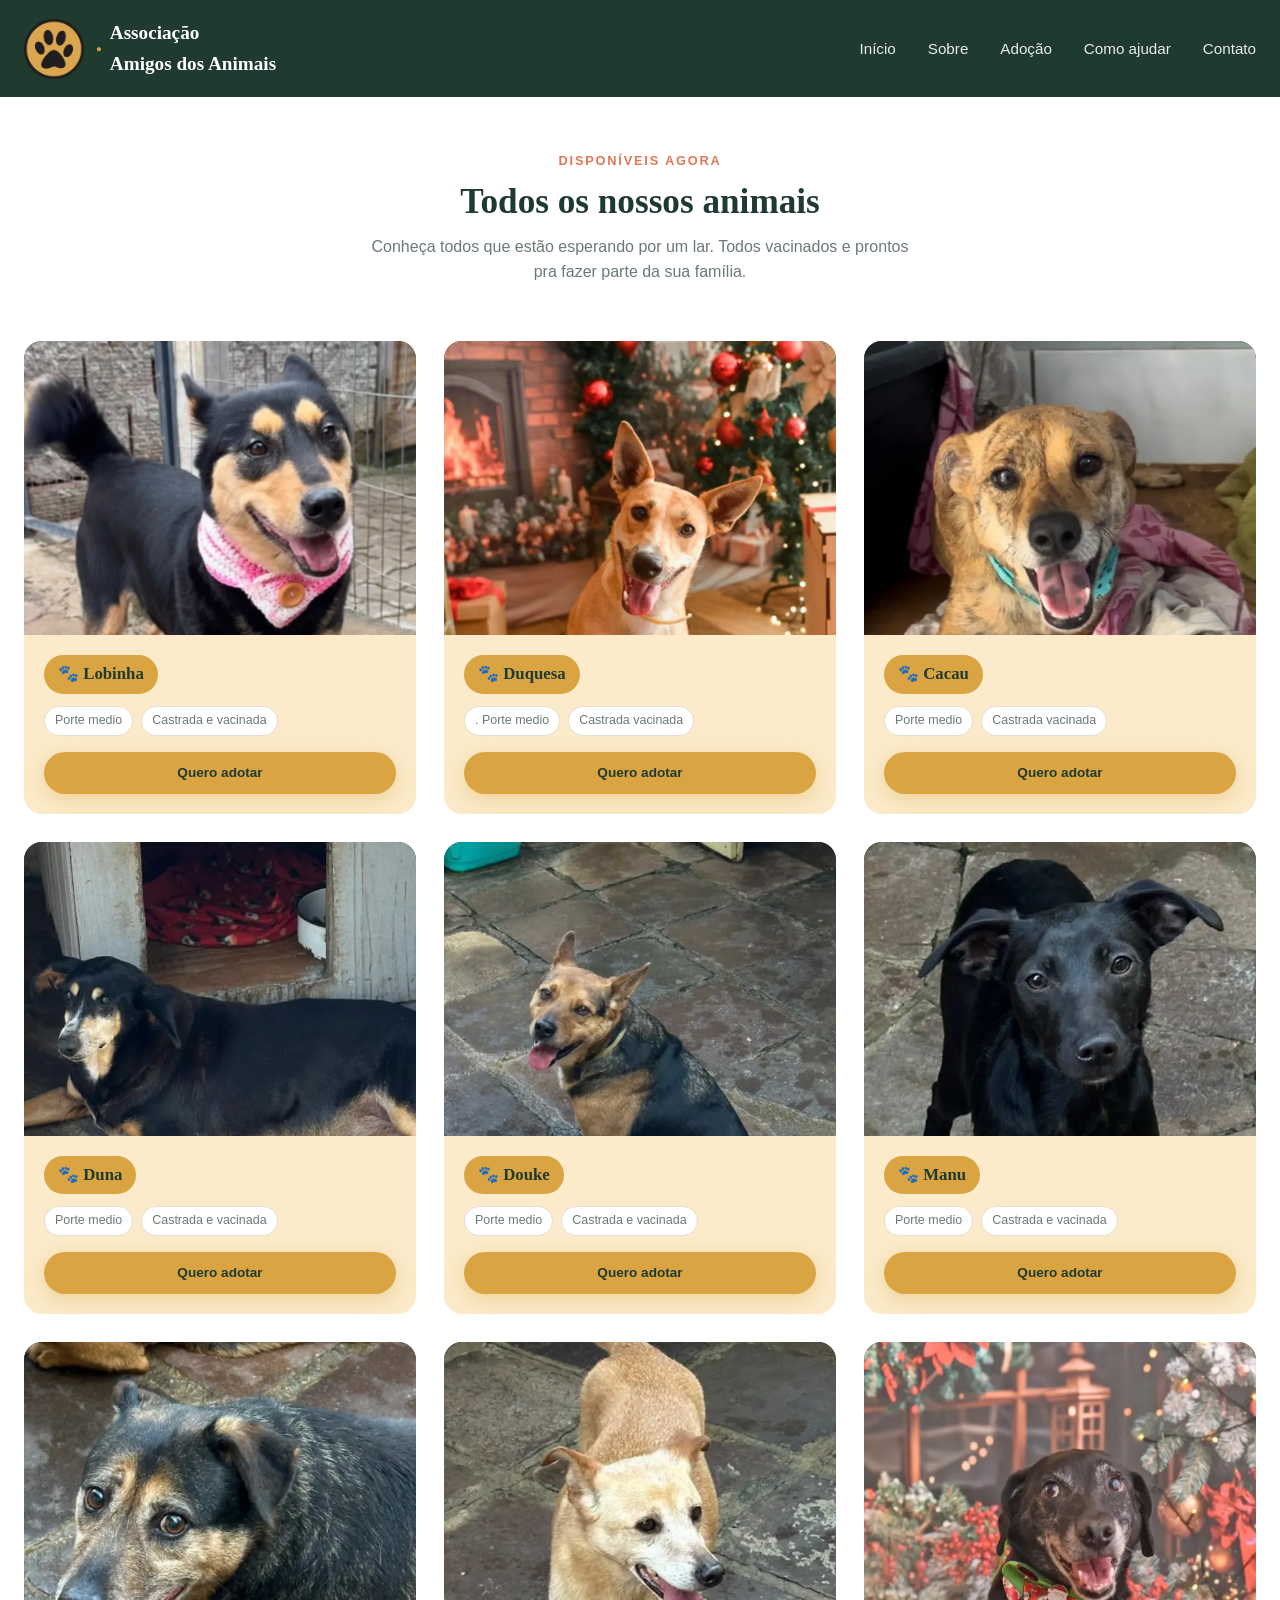
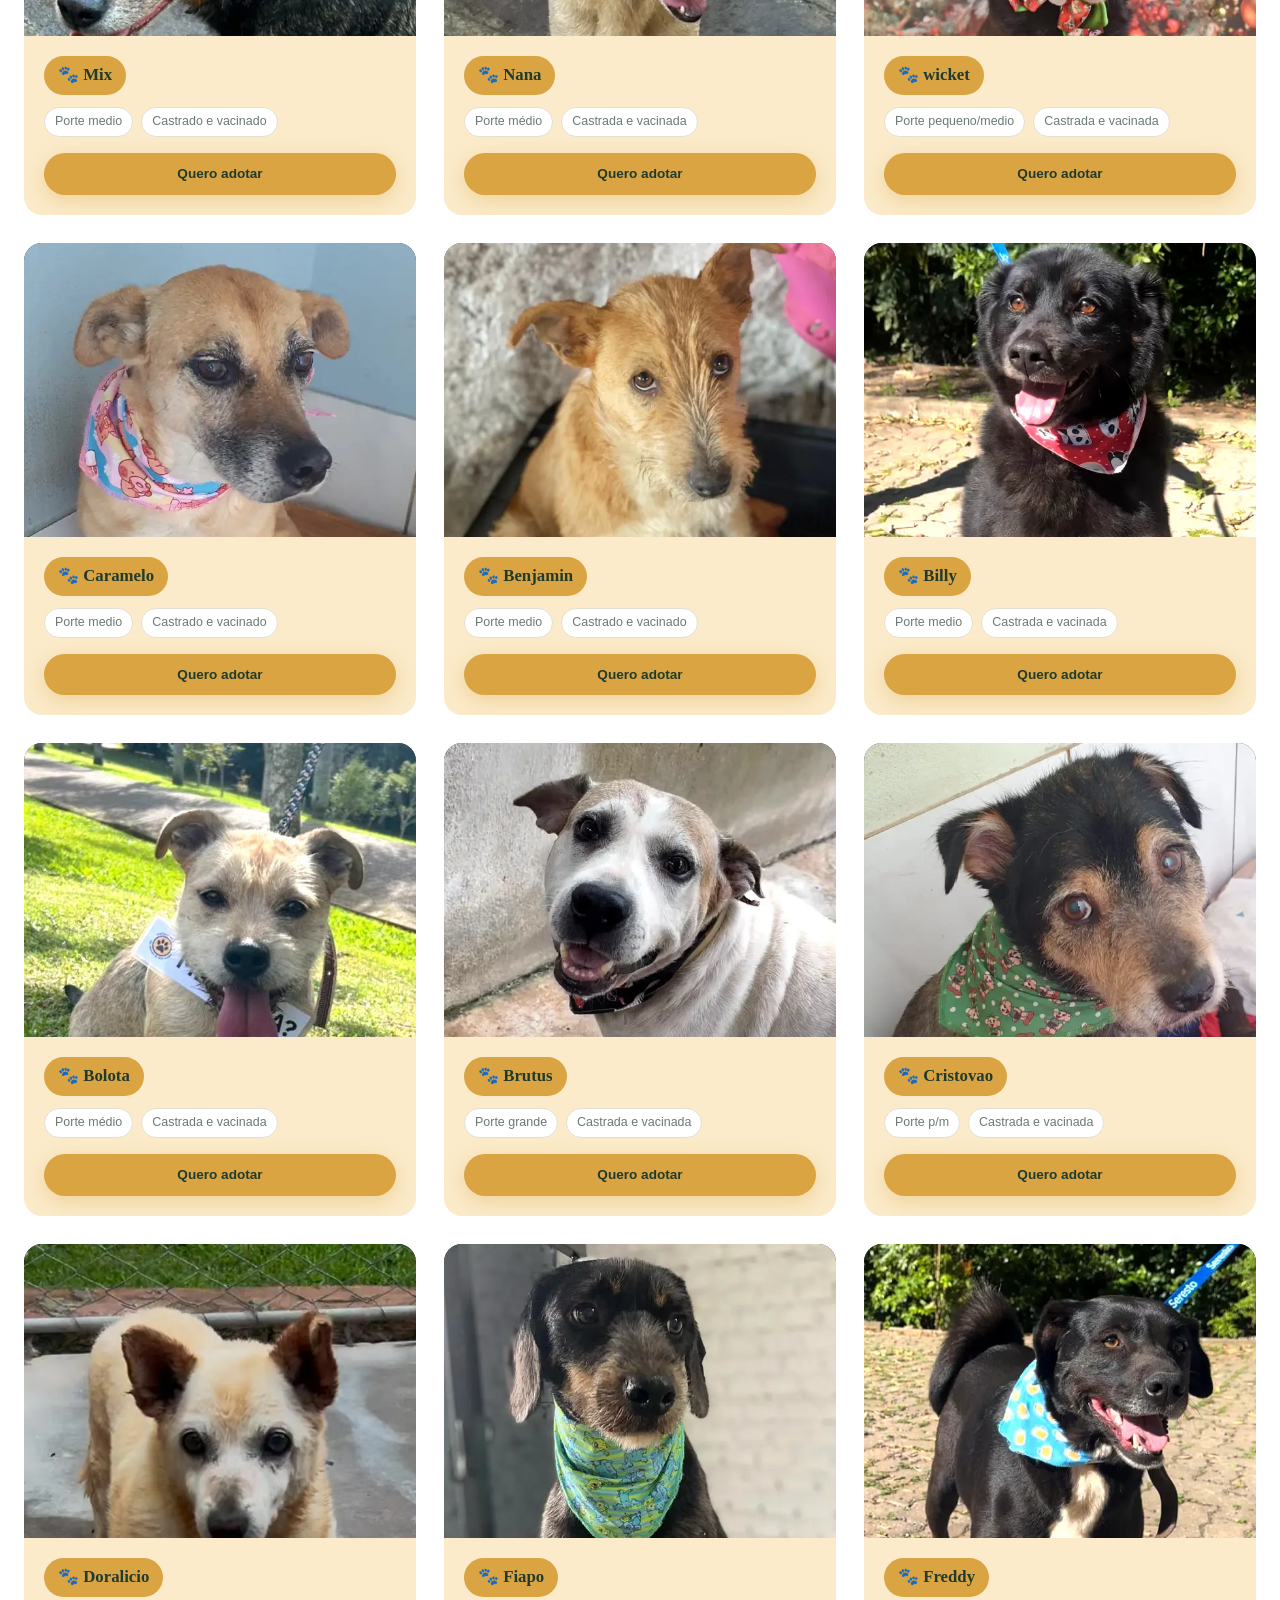
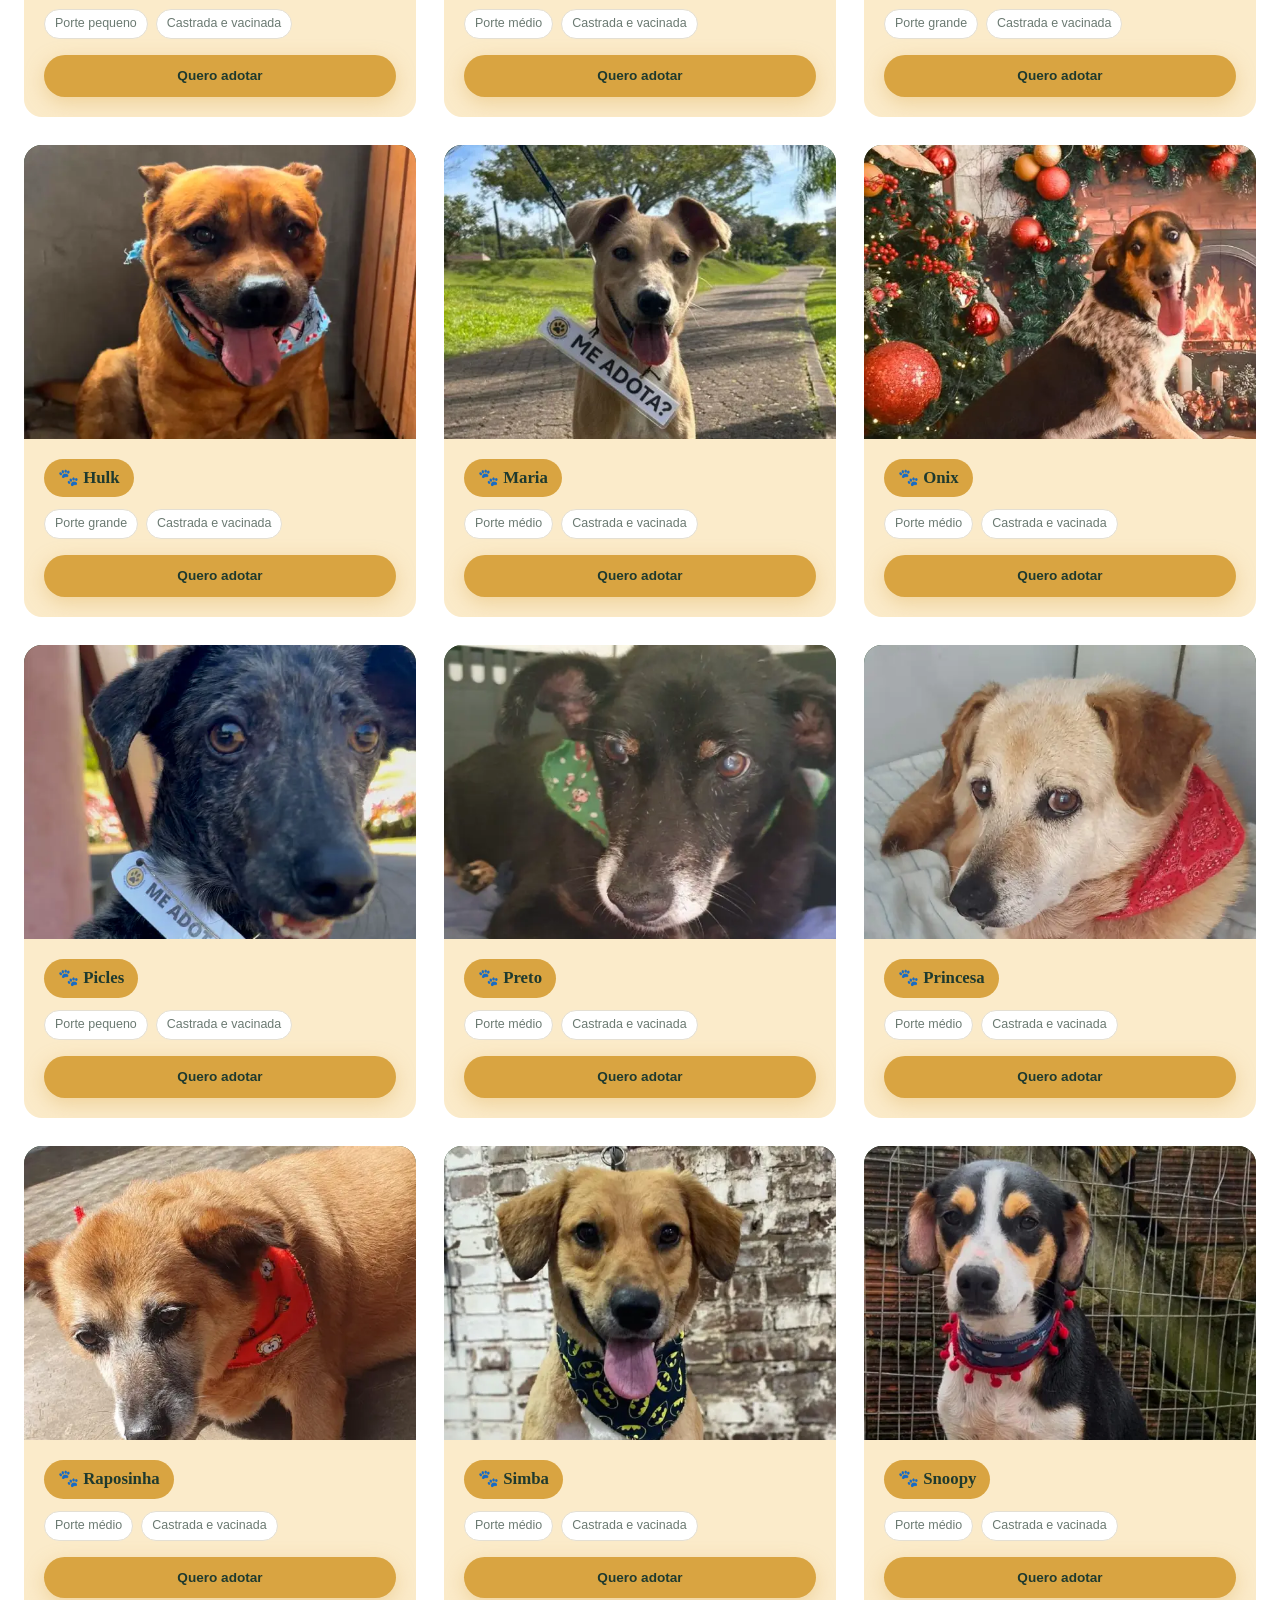
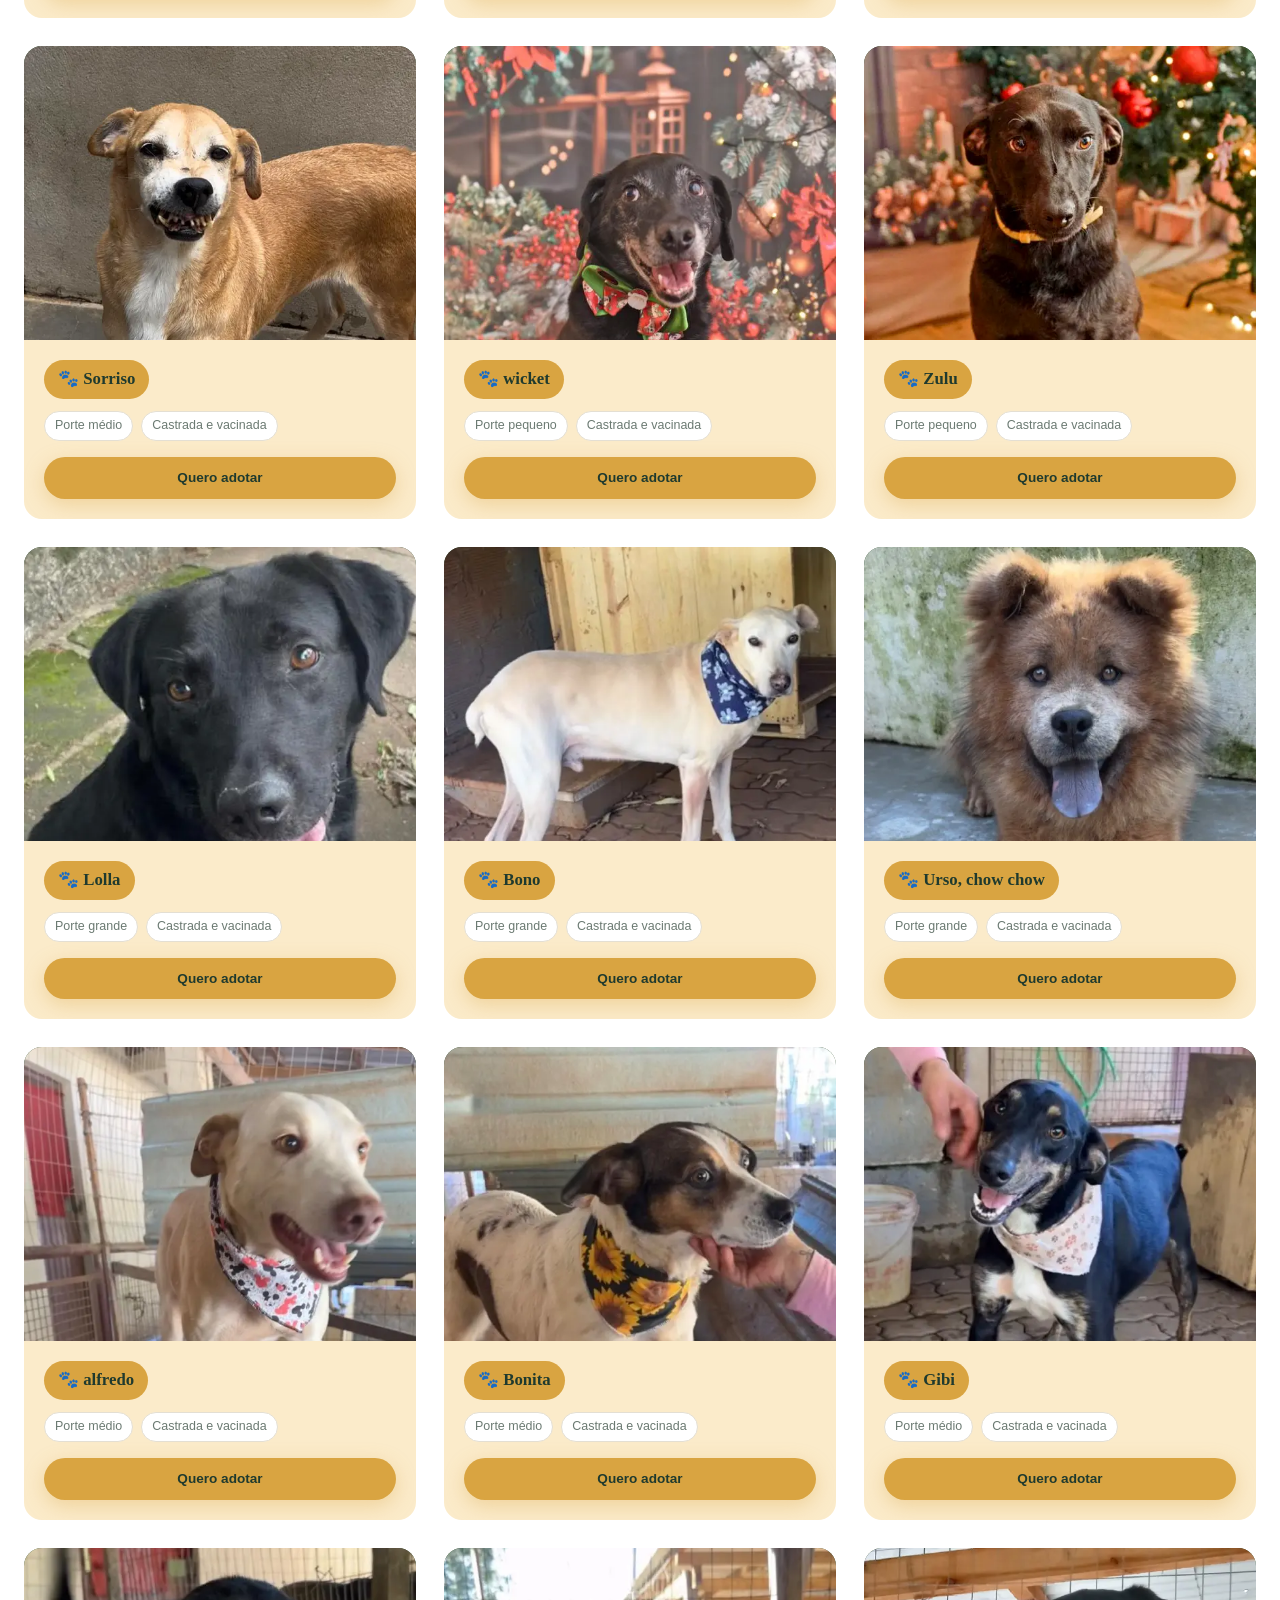
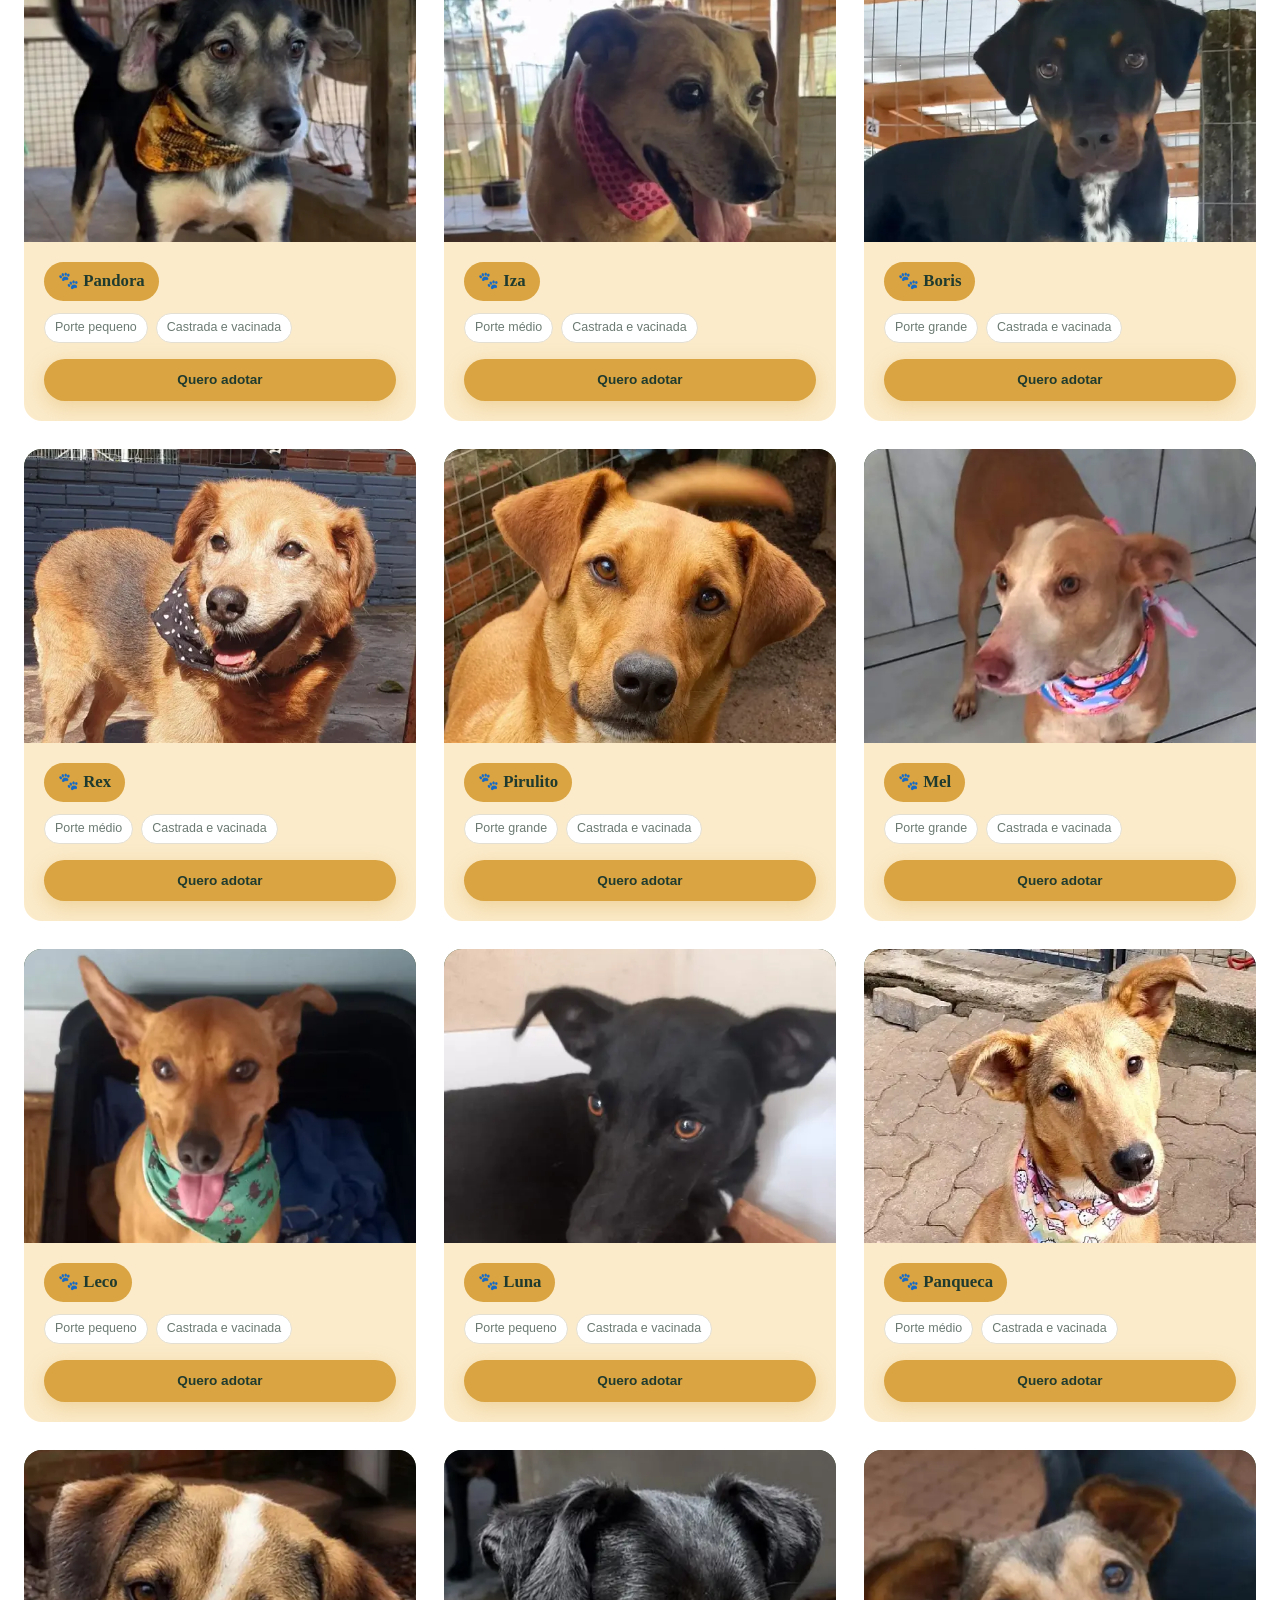
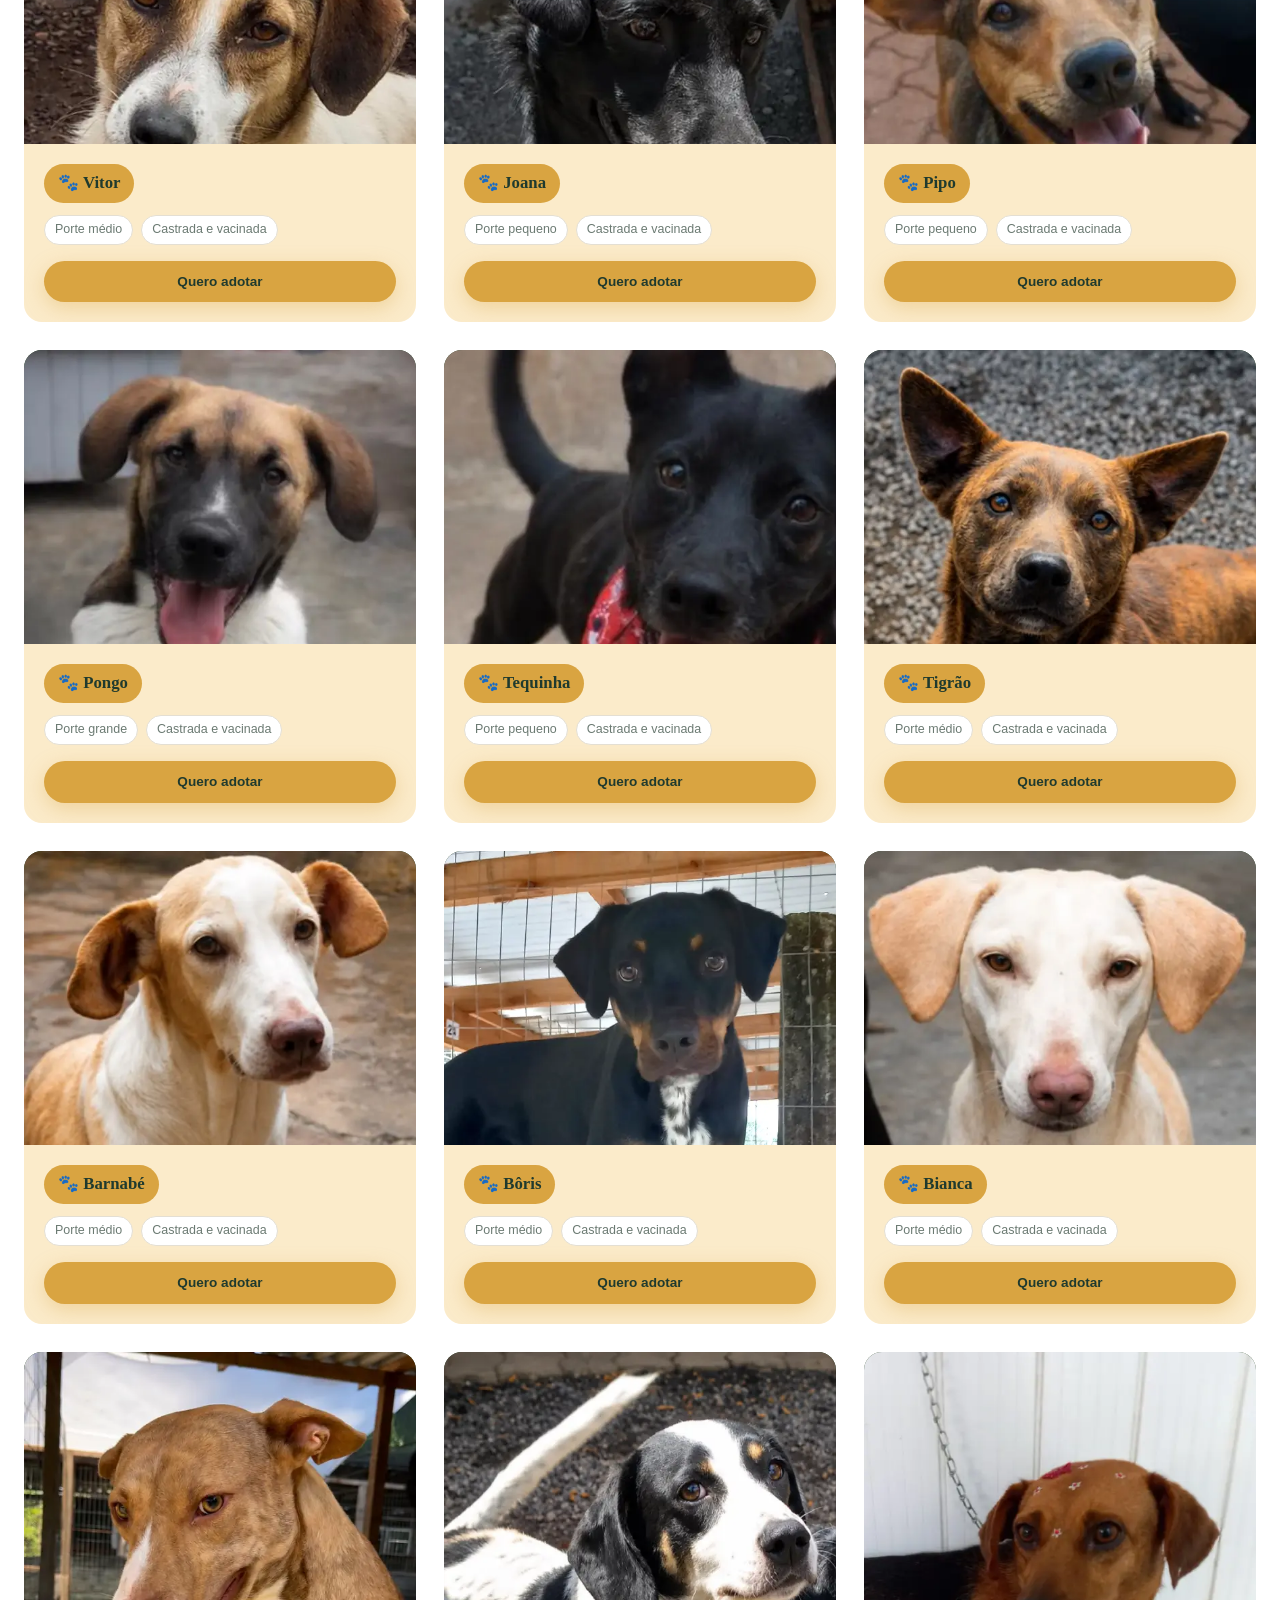
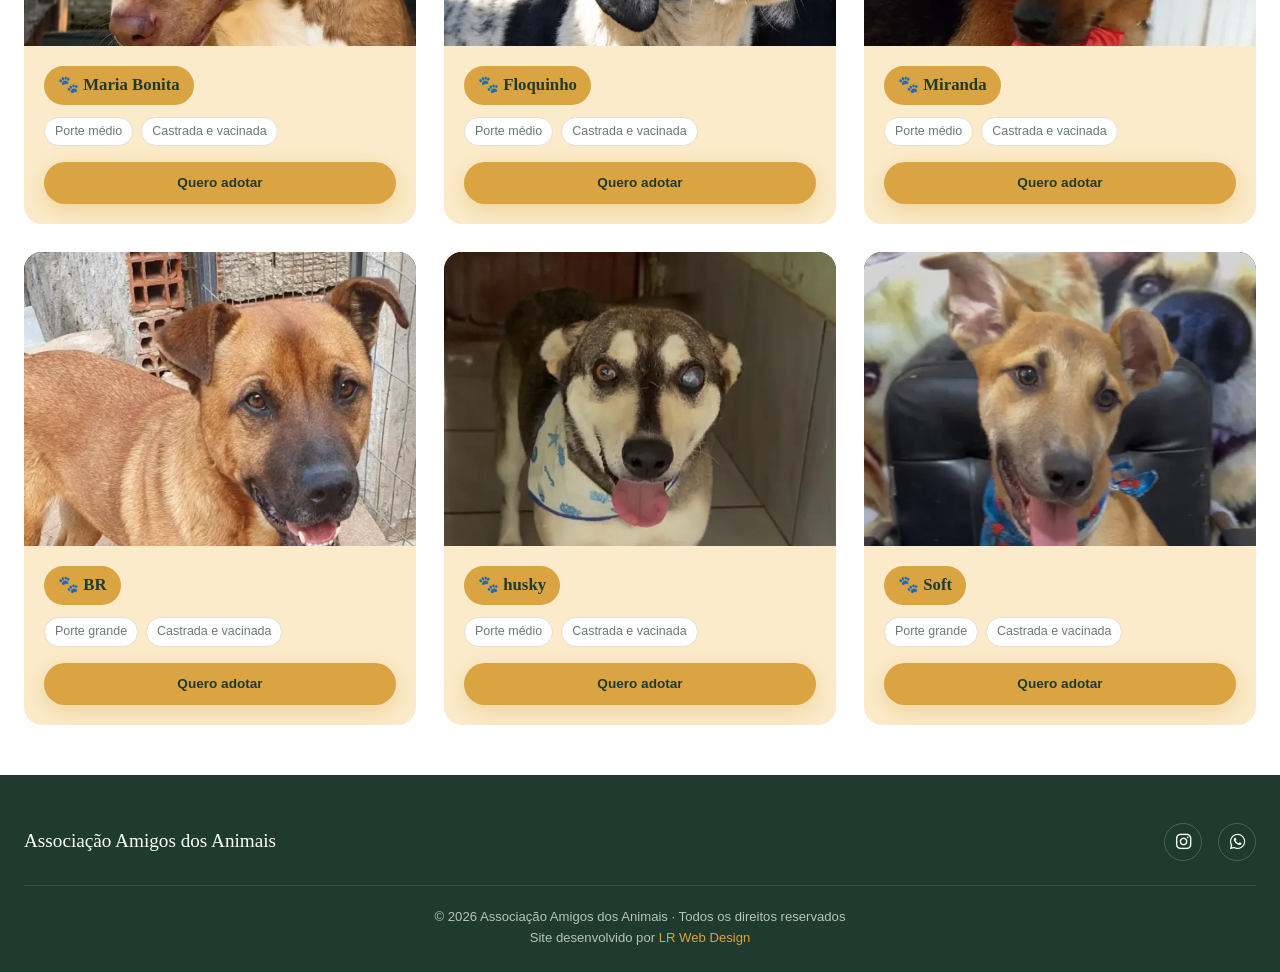
==== commit c92c010b: "ajustes nas imagens" ====
--- a/adocao.html
+++ b/adocao.html
@@ -56,7 +56,36 @@
       <div class="grid-animais grid-animais-completa">
 
         <!-- TROCAR: repetir este bloco para cada animal -->
-         <div class="card-animal"> 
+
+          <div class="card-animal">
+            <div class="card-foto">
+              <img src="imagens/animais/lobinha.webp" alt="" />
+            </div>
+            <div class="card-info">
+              <span class="tag-nome">🐾 Lobinha</span>
+              <div class="card-detalhes">
+                <span class="pill">Porte medio</span>
+                <span class="pill">Castrada e vacinada</span>
+              </div>
+              <a href="#contato" class="btn btn-primario">Quero adotar</a>
+            </div>
+          </div>
+
+         <div class="card-animal">
+            <div class="card-foto">
+              <img src="imagens/animais/duquesa.webp" alt="" />
+            </div>
+            <div class="card-info">
+              <span class="tag-nome">🐾 Duquesa</span>
+              <div class="card-detalhes">
+                <span class="pill">. Porte medio</span>
+                <span class="pill">Castrada vacinada</span>
+              </div>
+              <a href="#contato" class="btn btn-primario">Quero adotar</a>
+            </div>
+          </div>
+
+            <div class="card-animal"> 
             <div class="card-foto">
               <img src="imagens/animais/capuccino.webp" alt="" />
             </div>
@@ -68,34 +97,7 @@
               </div>
               <a href="#contato" class="btn btn-primario">Quero adotar</a>
             </div>
-          </div>
-
-         <div class="card-animal">
-            <div class="card-foto">
-              <img src="imagens/animais/duquesa.webp" alt="" />
-            </div>
-            <div class="card-info">
-              <span class="tag-nome">🐾 Duquesa</span>
-              <div class="card-detalhes">
-                <span class="pill">. Porte medio</span>
-                <span class="pill">Castrada vacinada</span>
-              </div>
-              <a href="#contato" class="btn btn-primario">Quero adotar</a>
-            </div>
-          </div>
-          <div class="card-animal">
-            <div class="card-foto">
-              <img src="imagens/animais/lobinha.webp" alt="" />
-            </div>
-            <div class="card-info">
-              <span class="tag-nome">🐾 Lobinha</span>
-              <div class="card-detalhes">
-                <span class="pill">Porte medio</span>
-                <span class="pill">Castrada e vacinada</span>
-              </div>
-              <a href="#contato" class="btn btn-primario">Quero adotar</a>
-            </div>
-          </div>
+          </div>        
 
         <div class="card-animal">
           <div class="card-foto">
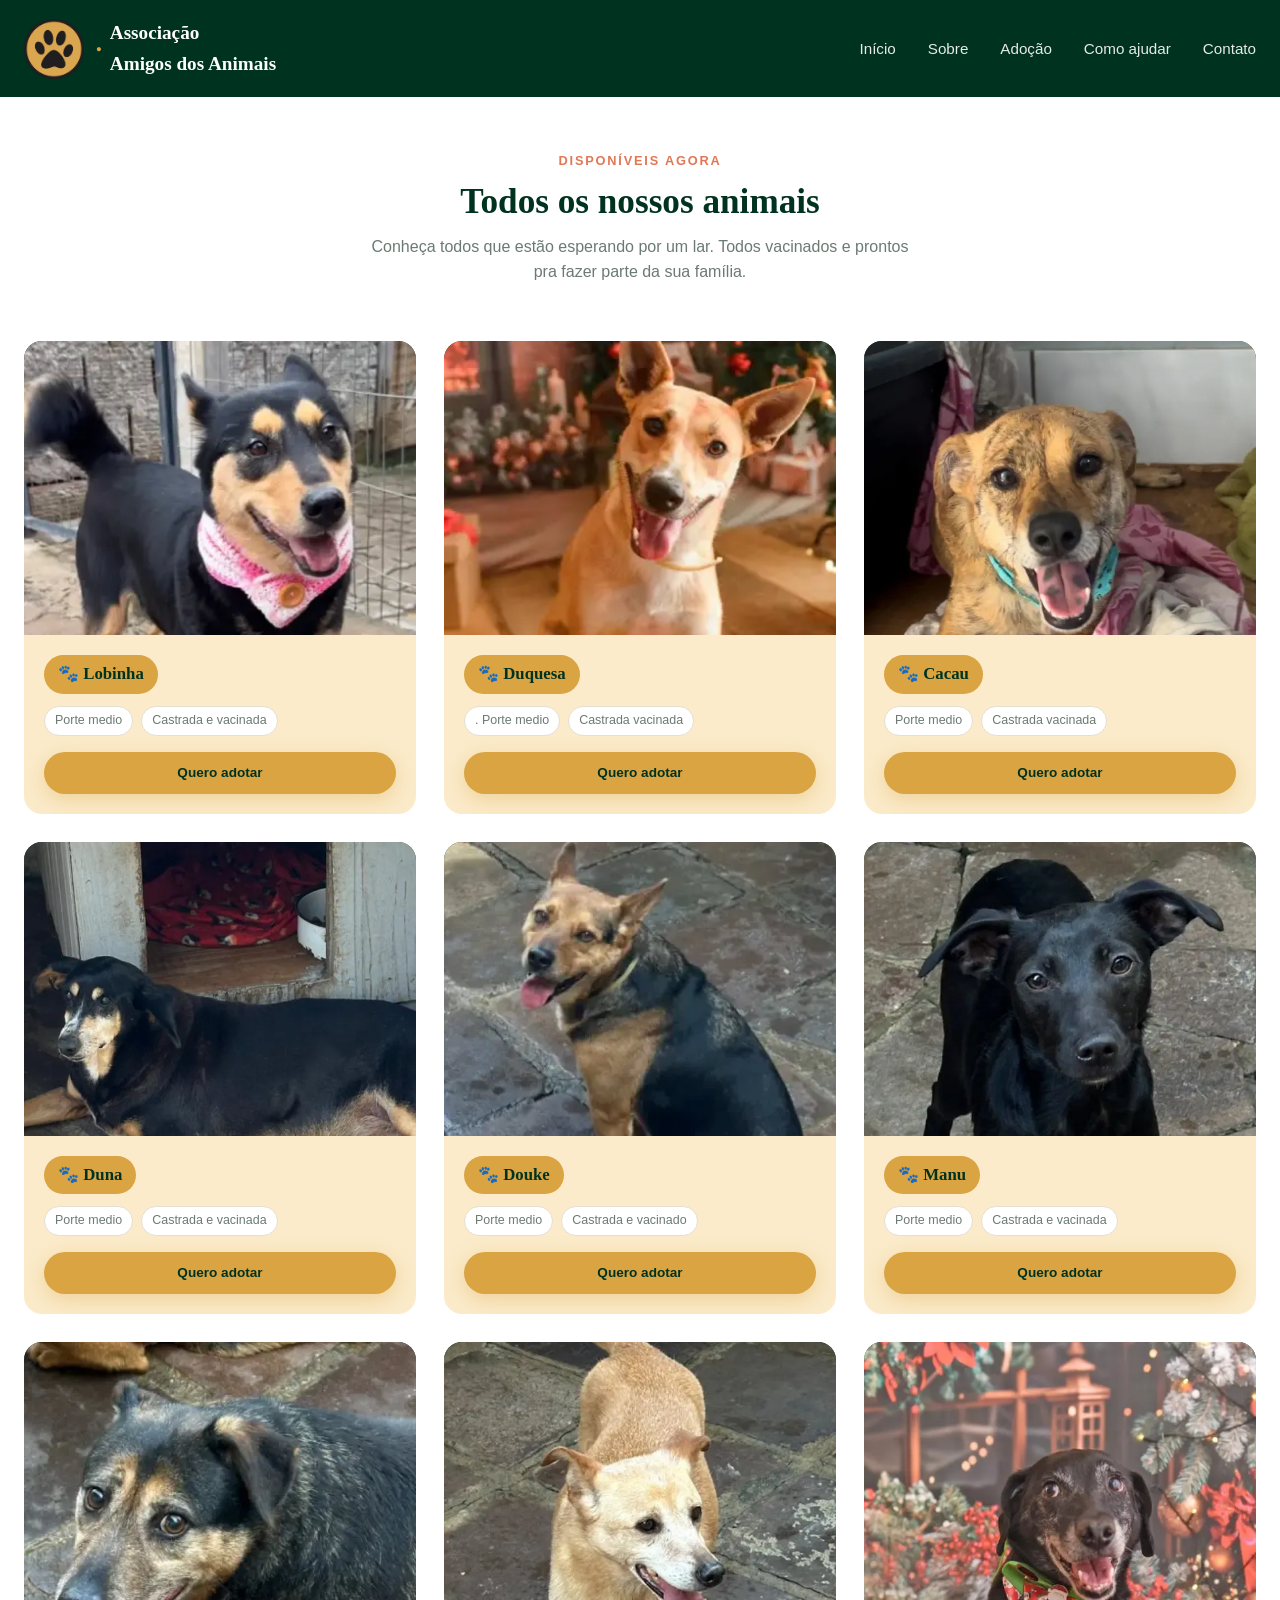
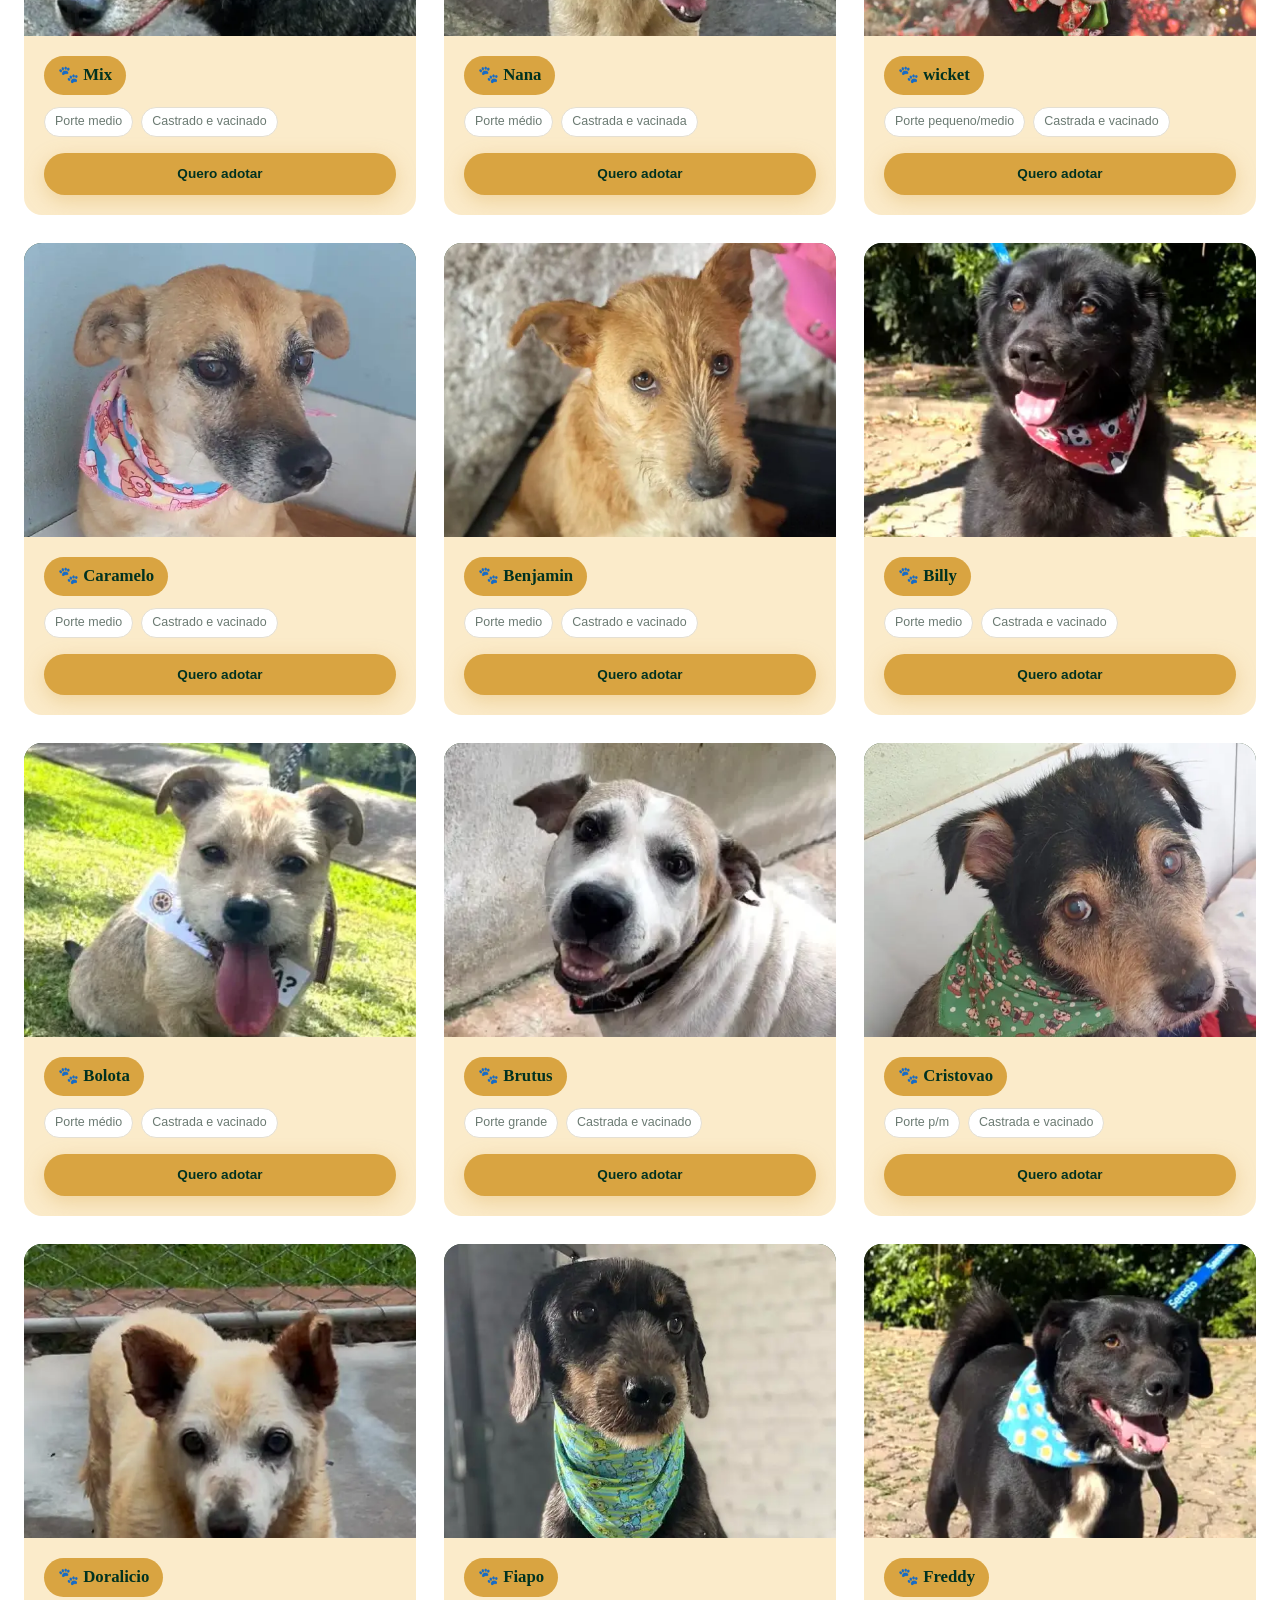
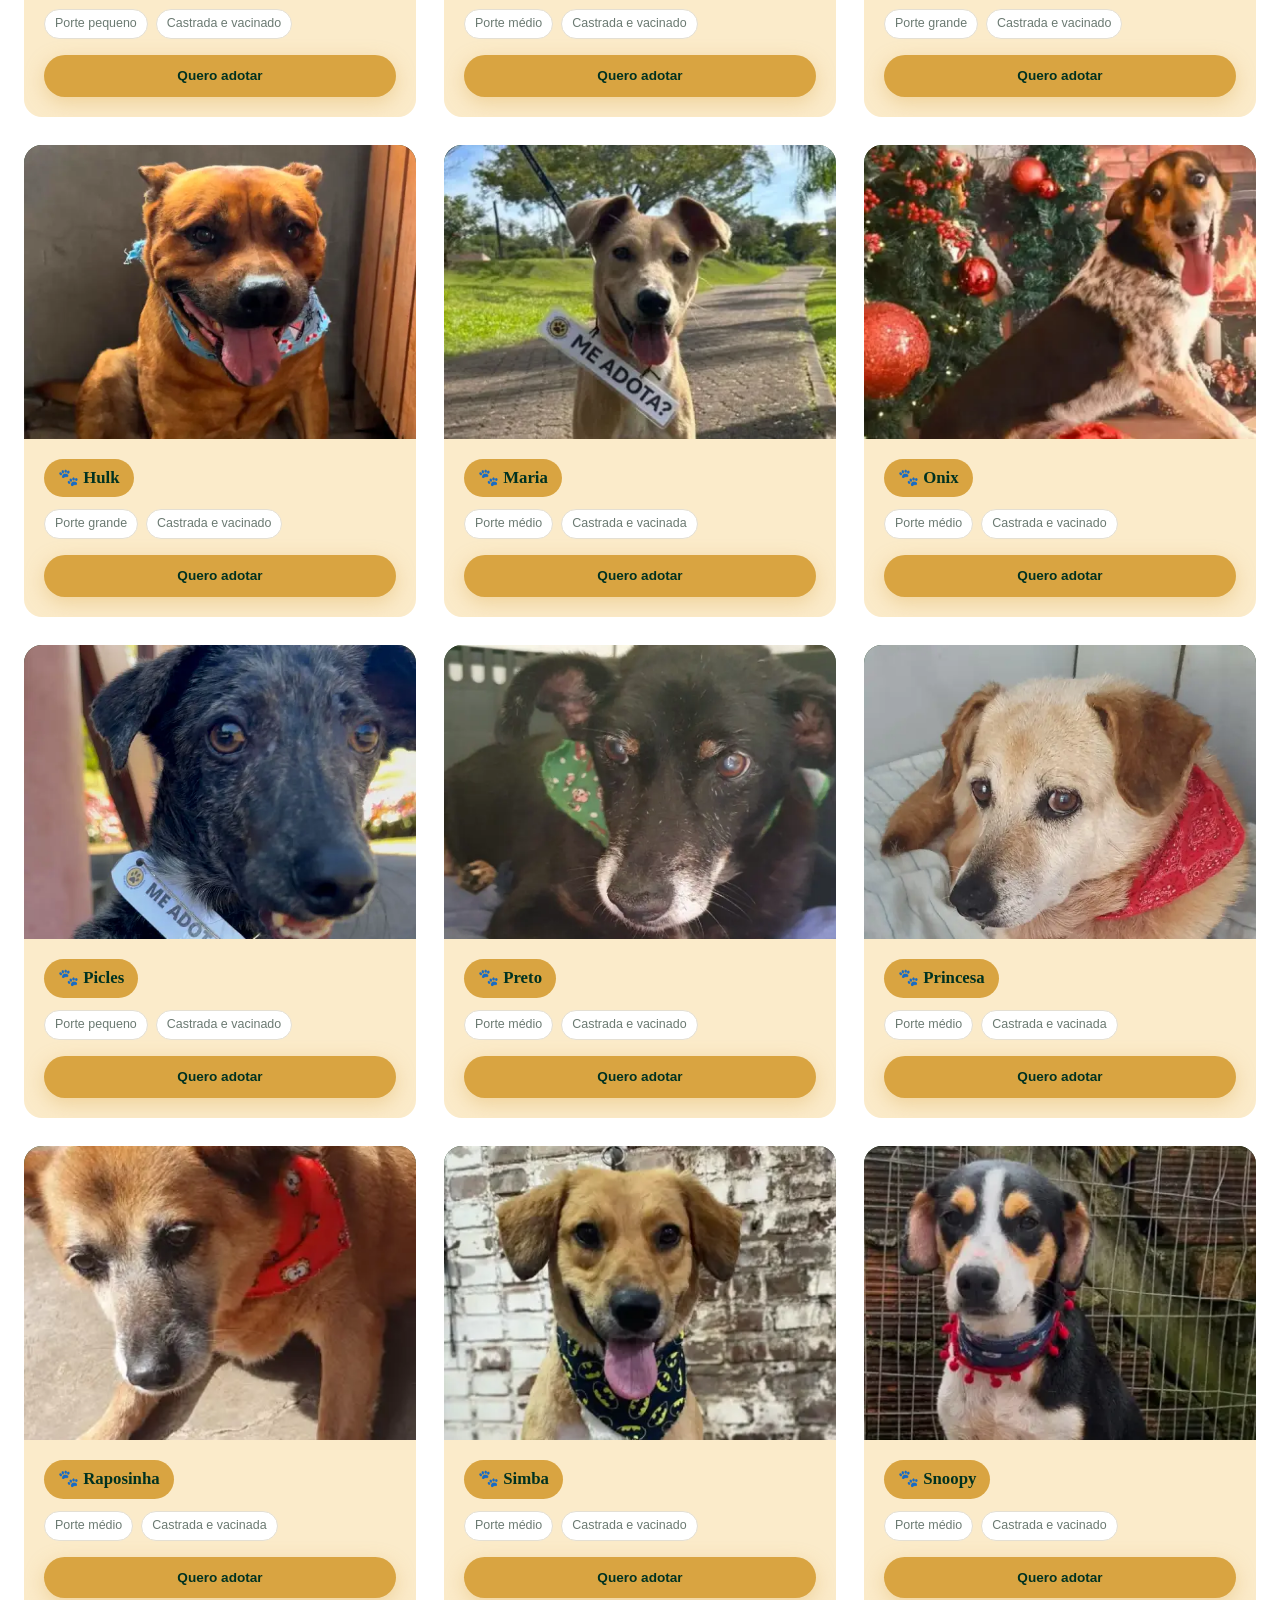
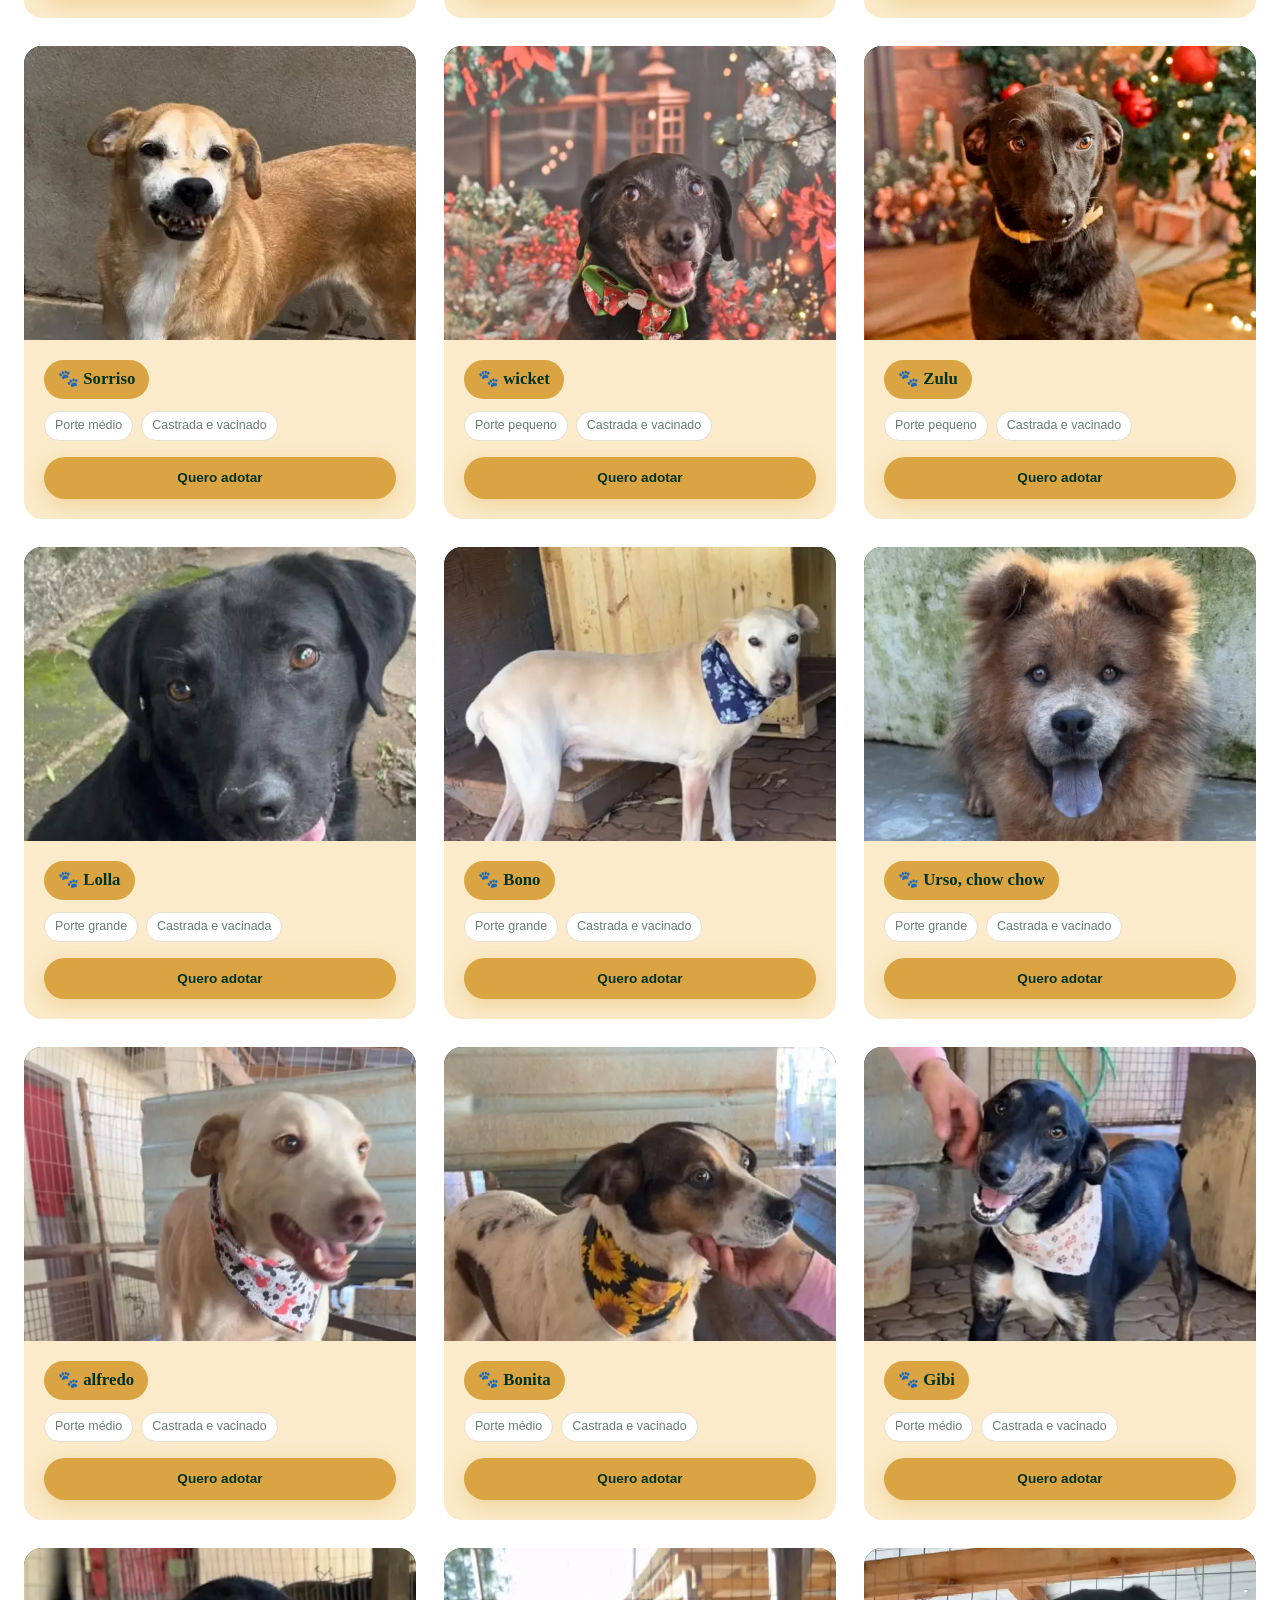
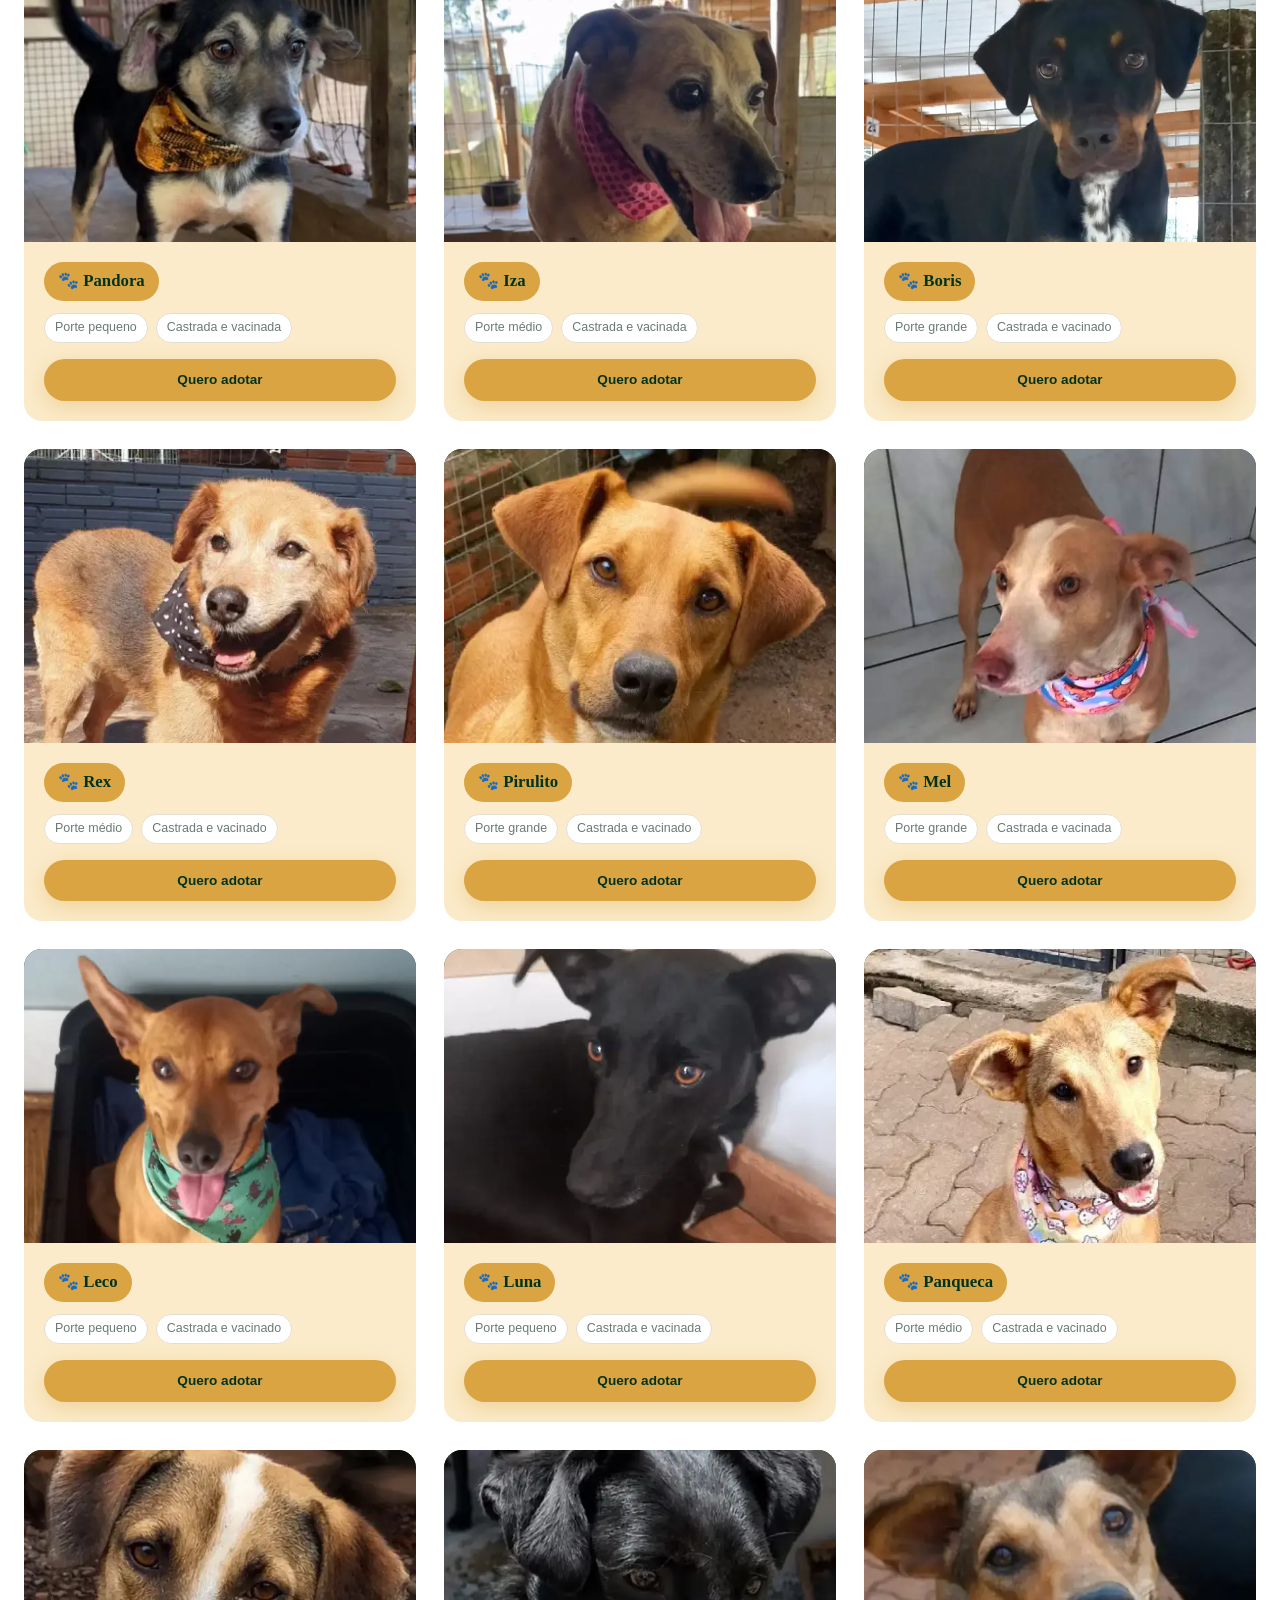
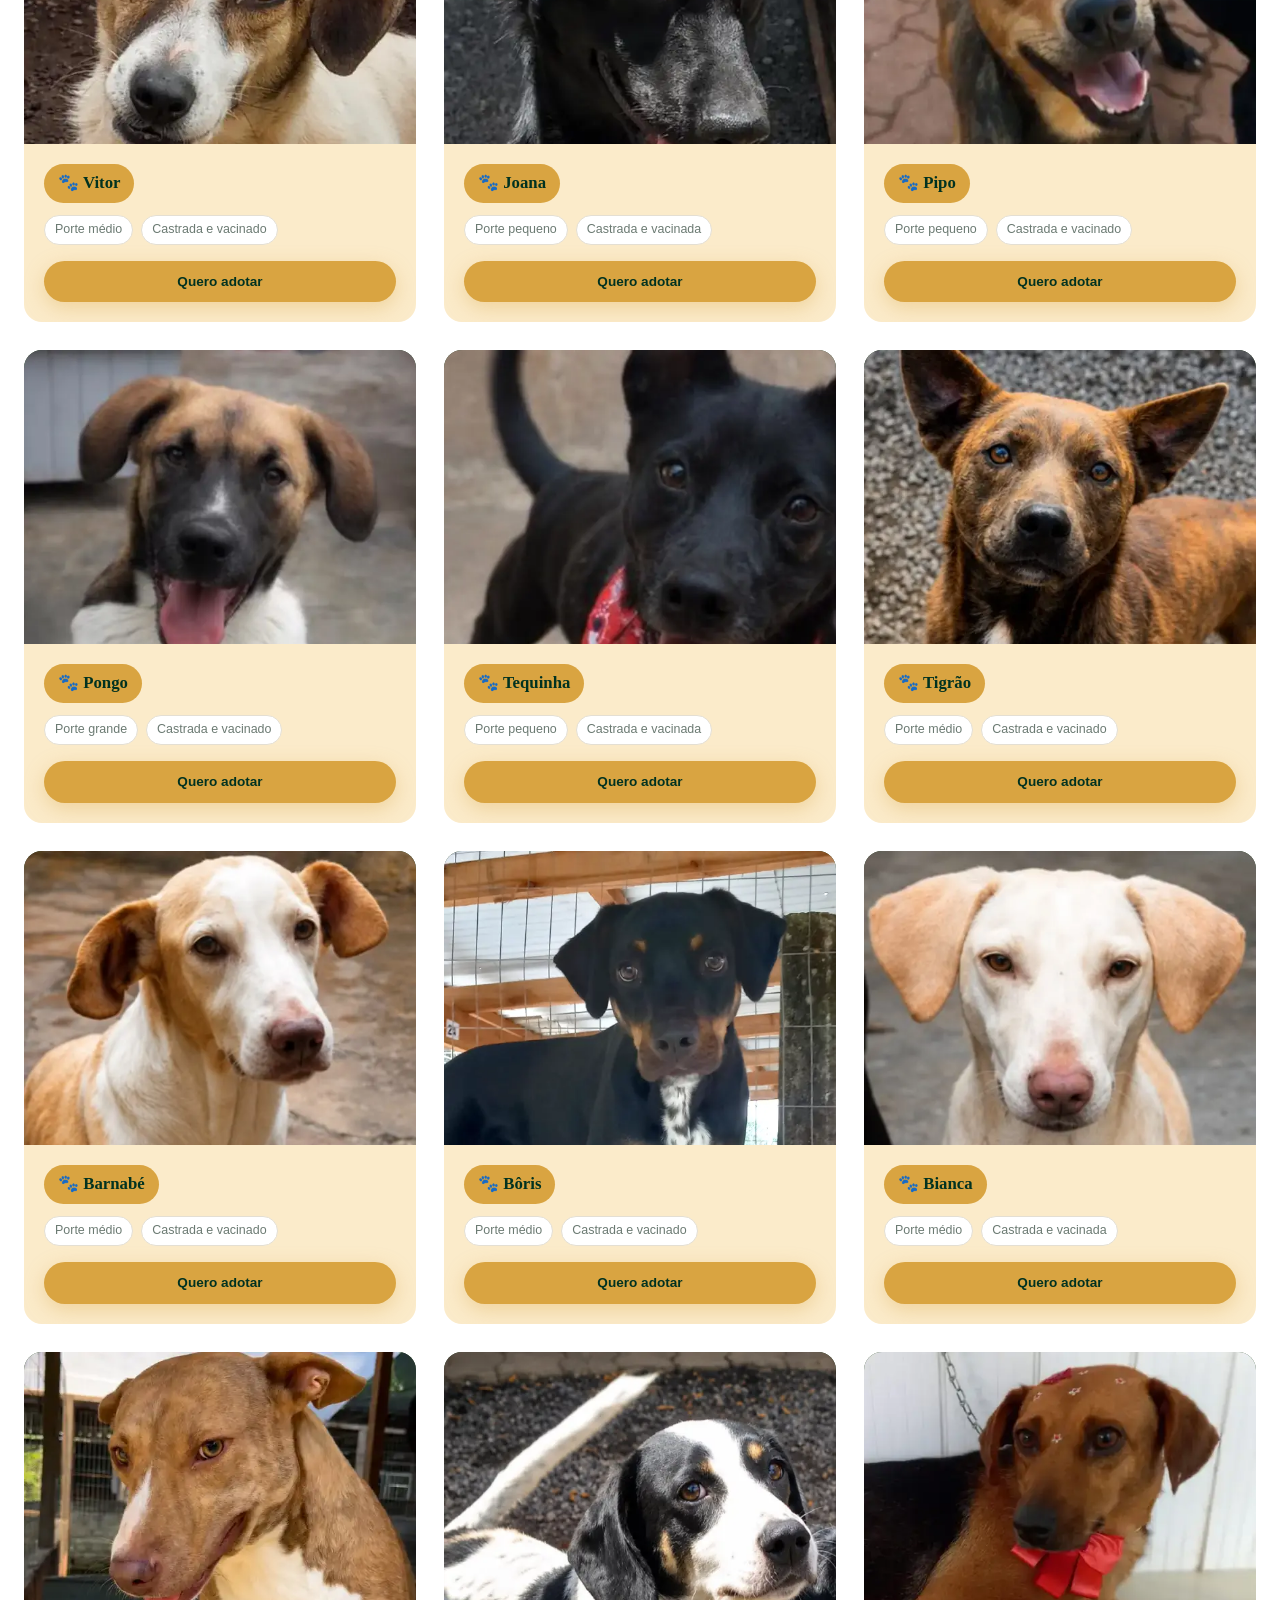
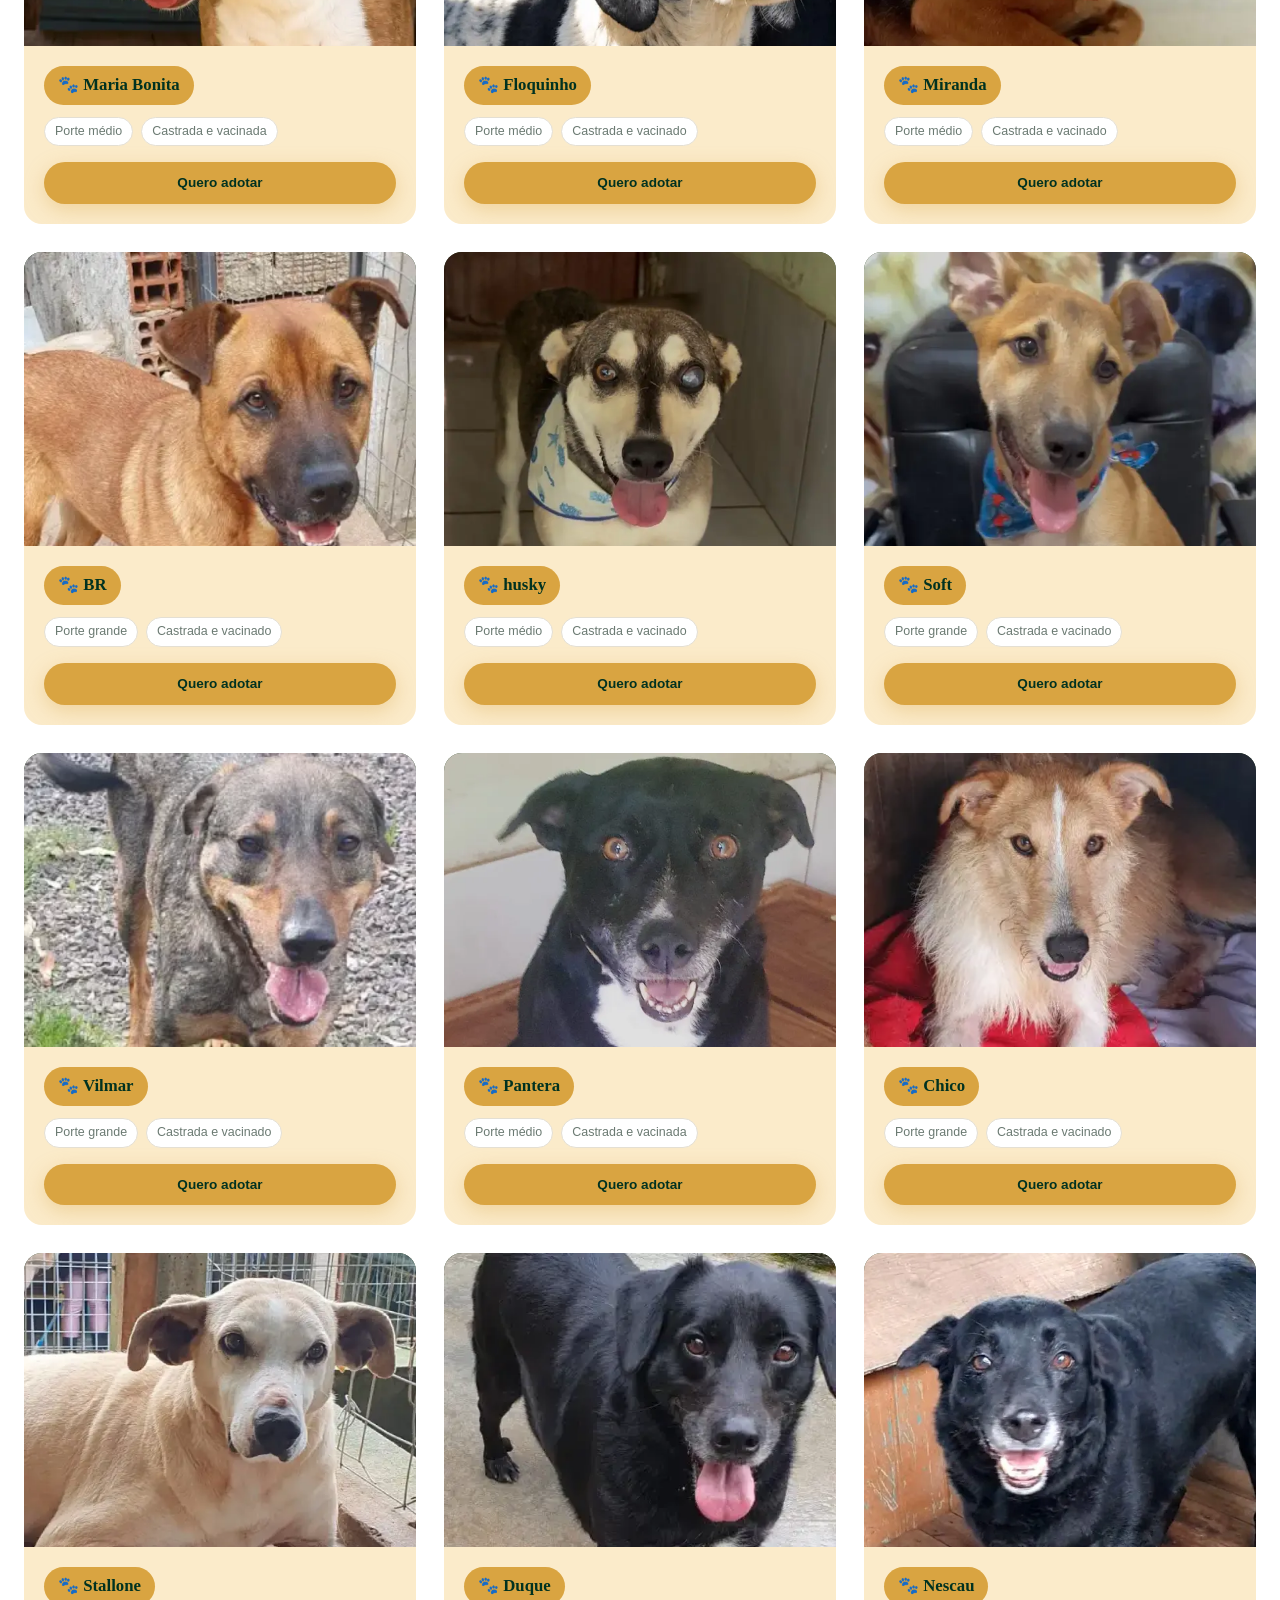
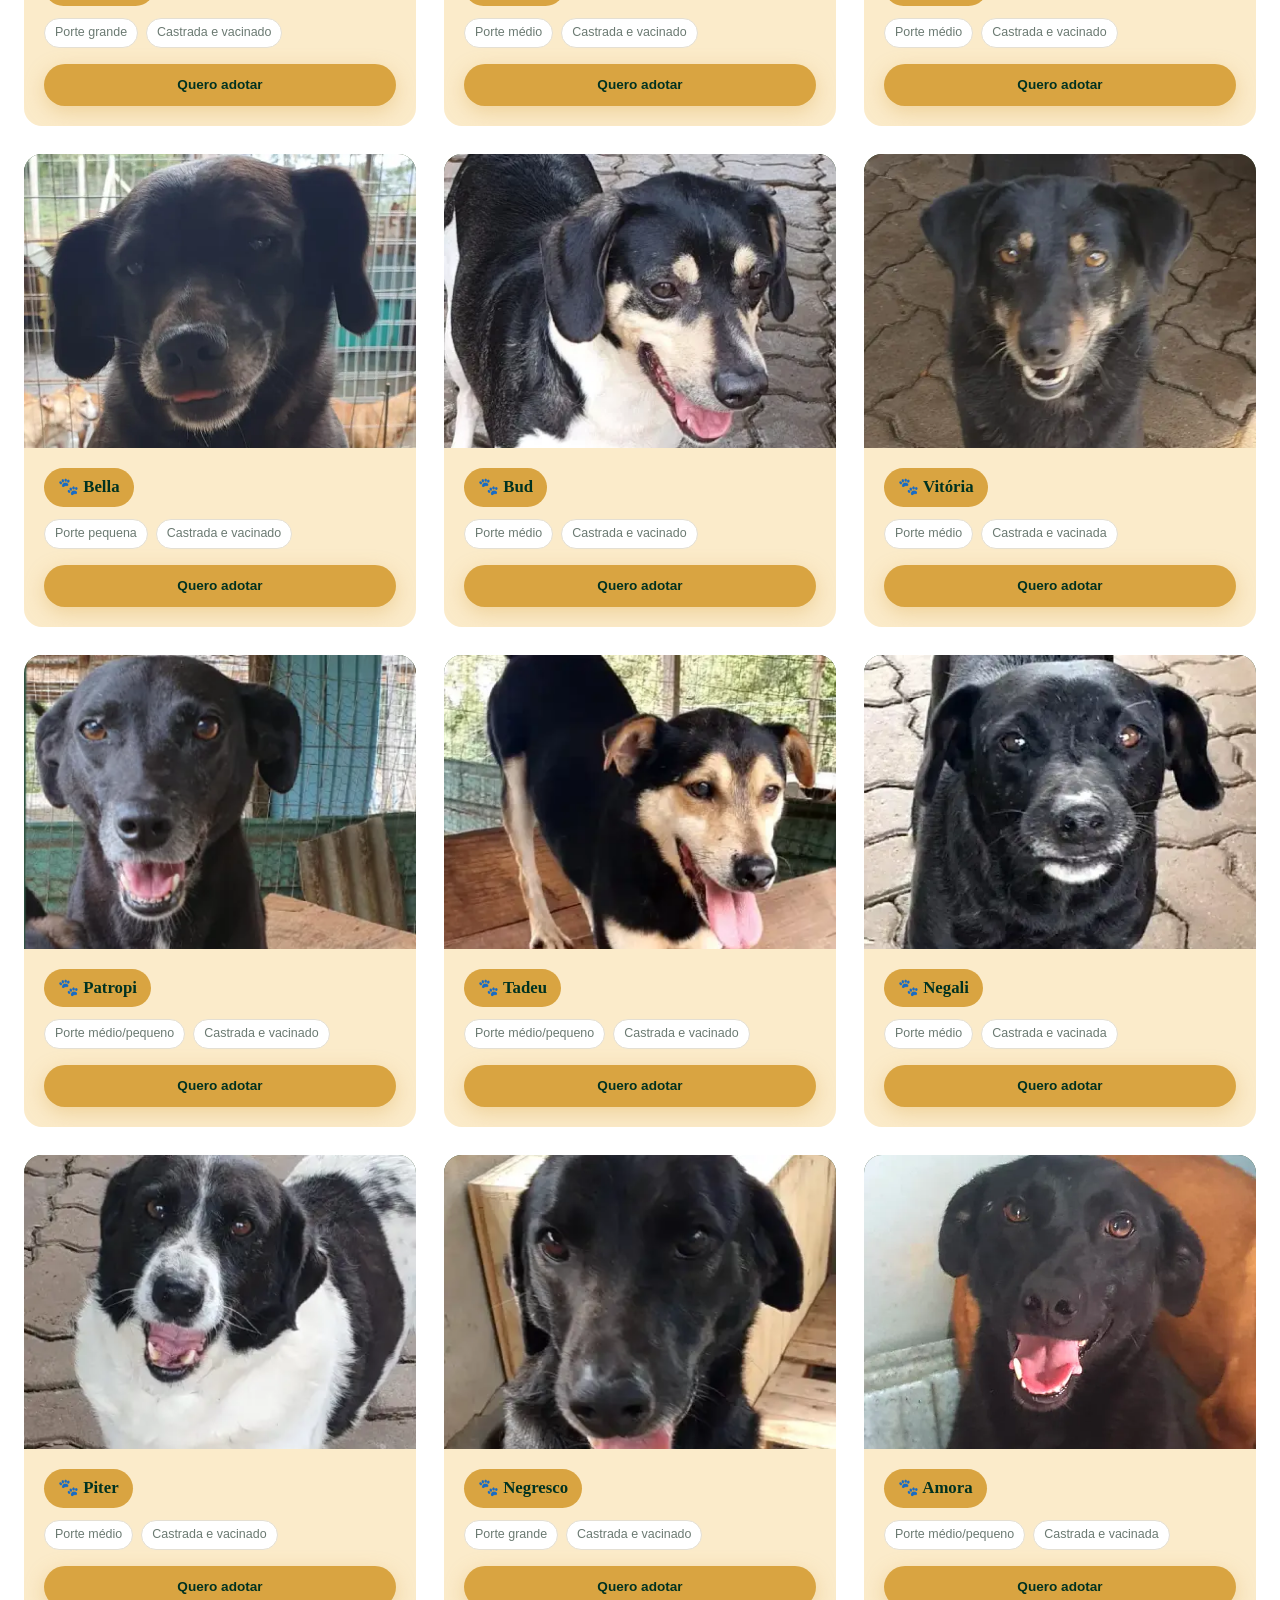
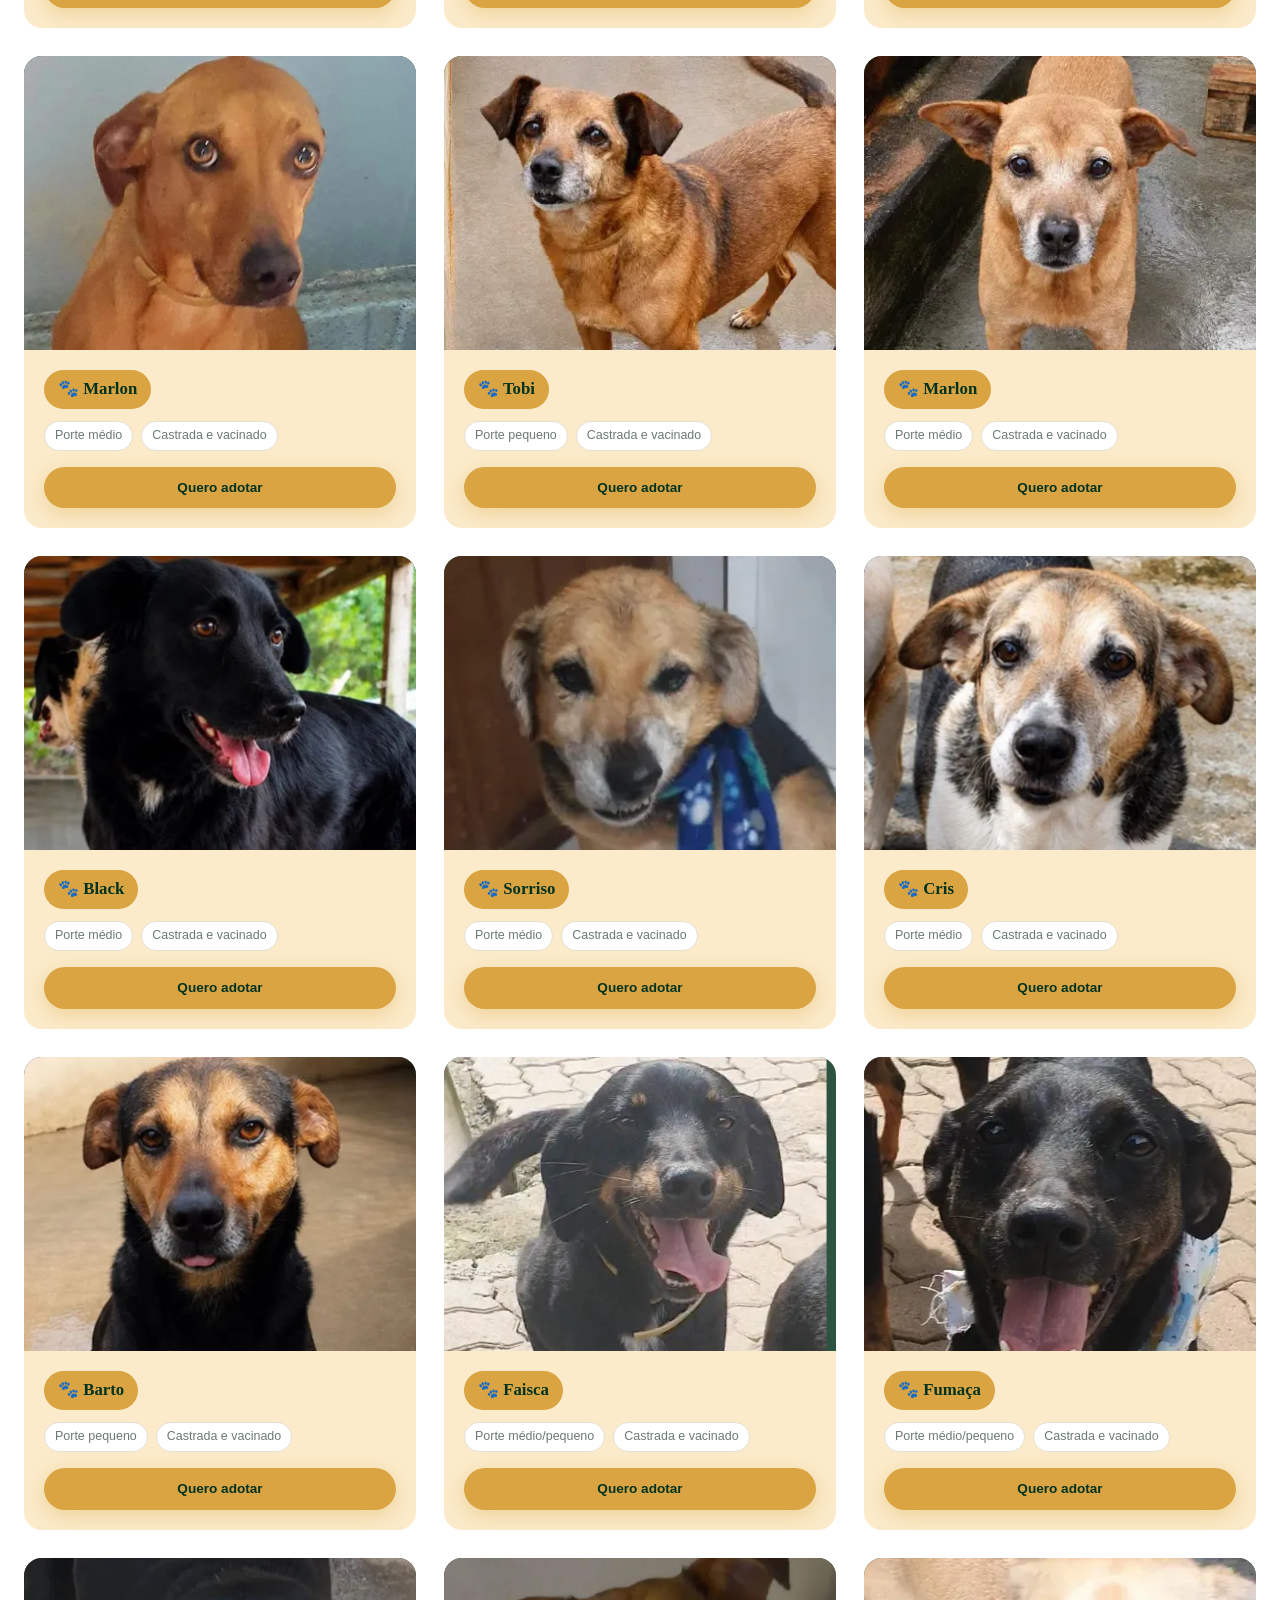
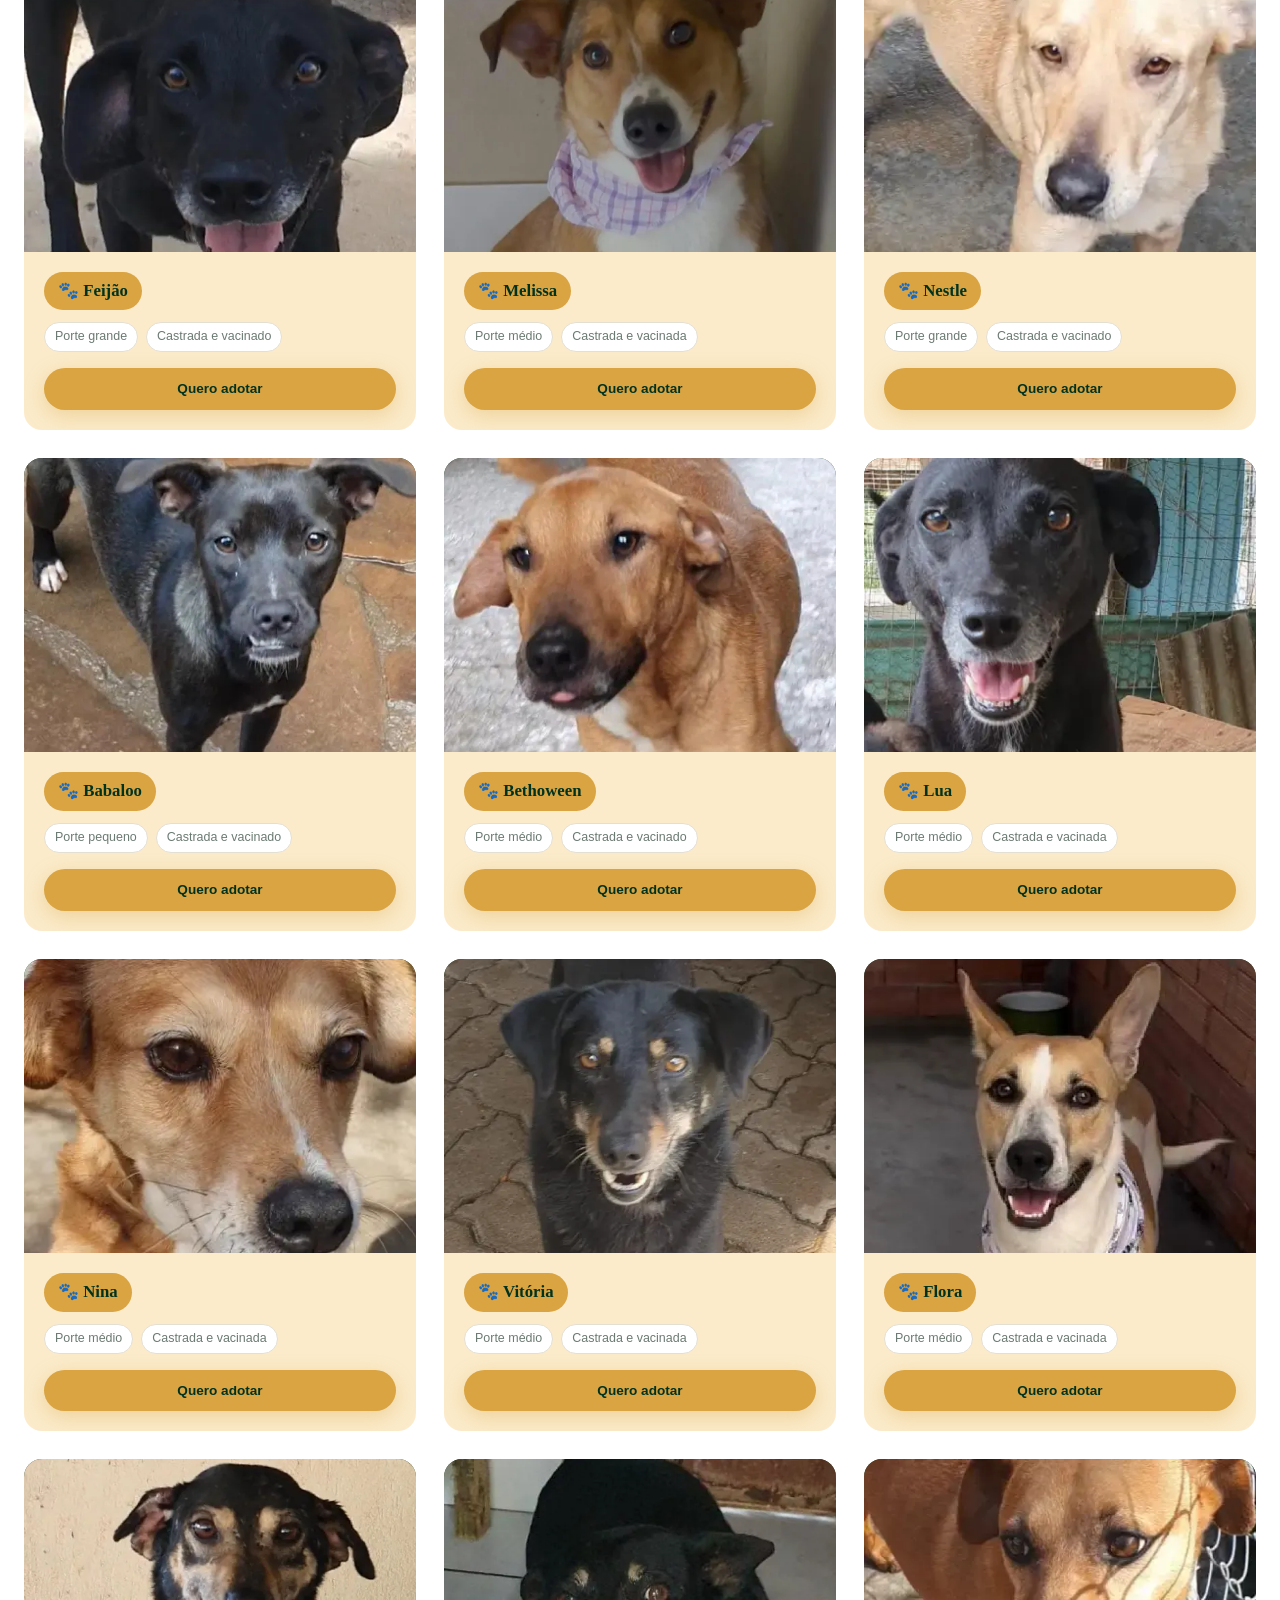
==== commit 70fccf19: "novoas ajustes" ====
--- a/adocao.html
+++ b/adocao.html
@@ -59,7 +59,7 @@
 
           <div class="card-animal">
             <div class="card-foto">
-              <img src="imagens/animais/lobinha.webp" alt="" />
+              <img src="imagens/animais/lobinha.webp" alt=animais para adoção" />
             </div>
             <div class="card-info">
               <span class="tag-nome">🐾 Lobinha</span>
@@ -73,7 +73,7 @@
 
          <div class="card-animal">
             <div class="card-foto">
-              <img src="imagens/animais/duquesa.webp" alt="" />
+              <img src="imagens/animais/duquesa.webp" alt=animais para adoção" />
             </div>
             <div class="card-info">
               <span class="tag-nome">🐾 Duquesa</span>
@@ -87,7 +87,7 @@
 
             <div class="card-animal"> 
             <div class="card-foto">
-              <img src="imagens/animais/capuccino.webp" alt="" />
+              <img src="imagens/animais/capuccino.webp" alt=animais para adoção" />
             </div>
             <div class="card-info">
               <span class="tag-nome">🐾 Cacau</span>
@@ -101,7 +101,7 @@
 
         <div class="card-animal">
           <div class="card-foto">
-            <img src="imagens/animais/duna.webp" alt="duna" style="object-position: 50% 20%;" />
+            <img src="imagens/animais/duna.webp" alt="animais para adoção" style="object-position: 50% 20%;" />
           </div>
           <div class="card-info">
             <span class="tag-nome">🐾 Duna</span>
@@ -115,21 +115,21 @@
 
         <div class="card-animal">
           <div class="card-foto">
-            <img src="imagens/animais/douke.webp" alt="Douke" />
+            <img src="imagens/animais/douke.webp" alt="animais para adoção" />
           </div>
           <div class="card-info">
             <span class="tag-nome">🐾 Douke</span>
             <div class="card-detalhes">
               <span class="pill">Porte medio</span>
-              <span class="pill">Castrada e vacinada</span>
-            </div>
-            <a href="index.html#contato" class="btn btn-primario">Quero adotar</a>
-          </div>
-        </div>
-
-        <div class="card-animal">
-          <div class="card-foto">
-            <img src="imagens/animais/manu.webp" alt="Manu" />
+              <span class="pill">Castrada e vacinado</span>
+            </div>
+            <a href="index.html#contato" class="btn btn-primario">Quero adotar</a>
+          </div>
+        </div>
+
+        <div class="card-animal">
+          <div class="card-foto">
+            <img src="imagens/animais/manu.webp" alt="animais para adoção" />
           </div>
           <div class="card-info">
             <span class="tag-nome">🐾 Manu</span>
@@ -143,7 +143,7 @@
 
         <div class="card-animal">
           <div class="card-foto">
-            <img src="imagens/animais/mix.webp" alt="Mix" />
+            <img src="imagens/animais/mix.webp" alt="animais para adoção" />
           </div>
           <div class="card-info">
             <span class="tag-nome">🐾 Mix</span>
@@ -157,7 +157,7 @@
 
         <div class="card-animal">
           <div class="card-foto">
-            <img src="imagens/animais/nana.webp" alt="Nan" style="object-position: 50% 20%;"/>
+            <img src="imagens/animais/nana.webp" alt="animais para adoção" style="object-position: 50% 20%;"/>
           </div>
           <div class="card-info">
             <span class="tag-nome">🐾 Nana</span>
@@ -171,21 +171,21 @@
 
         <div class="card-animal">
           <div class="card-foto">
-            <img src="imagens/animais/wicket2.webp" alt="wicket" />
+            <img src="imagens/animais/wicket2.webp" alt="animais para adoção" />
           </div>
           <div class="card-info">
             <span class="tag-nome">🐾 wicket</span>
             <div class="card-detalhes">
               <span class="pill">Porte pequeno/medio</span>
-              <span class="pill">Castrada e vacinada</span>
-            </div>
-            <a href="index.html#contato" class="btn btn-primario">Quero adotar</a>
-          </div>
-        </div>
-
-        <div class="card-animal">
-          <div class="card-foto">
-            <img src="imagens/animais/baia-caramela.webp" alt="Duna" style="object-position: 50% 20%;" />
+              <span class="pill">Castrada e vacinado</span>
+            </div>
+            <a href="index.html#contato" class="btn btn-primario">Quero adotar</a>
+          </div>
+        </div>
+
+        <div class="card-animal">
+          <div class="card-foto">
+            <img src="imagens/animais/baia-caramela.webp" alt="animais para adoção" style="object-position: 50% 20%;" />
           </div>
           <div class="card-info">
             <span class="tag-nome">🐾 Caramelo</span>
@@ -199,7 +199,7 @@
 
         <div class="card-animal">
           <div class="card-foto">
-            <img src="imagens/animais/benjamin.webp" alt="Docke" />
+            <img src="imagens/animais/benjamin.webp" alt="animais para adoção" />
           </div>
           <div class="card-info">
             <span class="tag-nome">🐾 Benjamin</span>
@@ -213,119 +213,119 @@
 
         <div class="card-animal">
           <div class="card-foto">
-            <img src="imagens/animais/billy.webp" alt="Wicket" />
+            <img src="imagens/animais/billy.webp" alt="animais para adoção" />
           </div>
           <div class="card-info">
             <span class="tag-nome">🐾 Billy</span>
             <div class="card-detalhes">
               <span class="pill">Porte medio</span>
-              <span class="pill">Castrada e vacinada</span>
-            </div>
-            <a href="index.html#contato" class="btn btn-primario">Quero adotar</a>
-          </div>
-        </div>
-
-        <div class="card-animal">
-          <div class="card-foto">
-            <img src="imagens/animais/bolota.webp" alt="Wicket" />
+              <span class="pill">Castrada e vacinado</span>
+            </div>
+            <a href="index.html#contato" class="btn btn-primario">Quero adotar</a>
+          </div>
+        </div>
+
+        <div class="card-animal">
+          <div class="card-foto">
+            <img src="imagens/animais/bolota.webp" alt="animais para adoção" />
           </div>
           <div class="card-info">
             <span class="tag-nome">🐾 Bolota</span>
             <div class="card-detalhes">
               <span class="pill">Porte médio</span>
-              <span class="pill">Castrada e vacinada</span>
-            </div>
-            <a href="index.html#contato" class="btn btn-primario">Quero adotar</a>
-          </div>
-        </div>
-
-        <div class="card-animal">
-          <div class="card-foto">
-            <img src="imagens/animais/brutus.webp" alt="Wicket" />
+              <span class="pill">Castrada e vacinado</span>
+            </div>
+            <a href="index.html#contato" class="btn btn-primario">Quero adotar</a>
+          </div>
+        </div>
+
+        <div class="card-animal">
+          <div class="card-foto">
+            <img src="imagens/animais/brutus.webp" alt="animais para adoção" />
           </div>
           <div class="card-info">
             <span class="tag-nome">🐾 Brutus</span>
             <div class="card-detalhes">
               <span class="pill">Porte grande</span>
-              <span class="pill">Castrada e vacinada</span>
-            </div>
-            <a href="index.html#contato" class="btn btn-primario">Quero adotar</a>
-          </div>
-        </div>
-
-        <div class="card-animal">
-          <div class="card-foto">
-            <img src="imagens/animais/cristovao.webp" alt="Wicket" />
+              <span class="pill">Castrada e vacinado</span>
+            </div>
+            <a href="index.html#contato" class="btn btn-primario">Quero adotar</a>
+          </div>
+        </div>
+
+        <div class="card-animal">
+          <div class="card-foto">
+            <img src="imagens/animais/cristovao.webp" alt="animais para adoção" />
           </div>
           <div class="card-info">
             <span class="tag-nome">🐾 Cristovao</span>
             <div class="card-detalhes">
               <span class="pill">Porte p/m</span>
-              <span class="pill">Castrada e vacinada</span>
-            </div>
-            <a href="index.html#contato" class="btn btn-primario">Quero adotar</a>
-          </div>
-        </div>
-
-        <div class="card-animal">
-          <div class="card-foto">
-            <img src="imagens/animais/doralicio.webp" alt="Wicket" />
+              <span class="pill">Castrada e vacinado</span>
+            </div>
+            <a href="index.html#contato" class="btn btn-primario">Quero adotar</a>
+          </div>
+        </div>
+
+        <div class="card-animal">
+          <div class="card-foto">
+            <img src="imagens/animais/doralicio.webp" alt="animais para adoção" />
           </div>
           <div class="card-info">
             <span class="tag-nome">🐾 Doralicio</span>
             <div class="card-detalhes">
               <span class="pill">Porte pequeno</span>
-              <span class="pill">Castrada e vacinada</span>
-            </div>
-            <a href="index.html#contato" class="btn btn-primario">Quero adotar</a>
-          </div>
-        </div>
-
-        <div class="card-animal">
-          <div class="card-foto">
-            <img src="imagens/animais/fiapo.webp" alt="Wicket" />
+              <span class="pill">Castrada e vacinado</span>
+            </div>
+            <a href="index.html#contato" class="btn btn-primario">Quero adotar</a>
+          </div>
+        </div>
+
+        <div class="card-animal">
+          <div class="card-foto">
+            <img src="imagens/animais/fiapo.webp" alt="animais para adoção" />
           </div>
           <div class="card-info">
             <span class="tag-nome">🐾 Fiapo</span>
             <div class="card-detalhes">
               <span class="pill">Porte médio</span>
-              <span class="pill">Castrada e vacinada</span>
-            </div>
-            <a href="index.html#contato" class="btn btn-primario">Quero adotar</a>
-          </div>
-        </div>
-
-        <div class="card-animal">
-          <div class="card-foto">
-            <img src="imagens/animais/freddy.webp" alt="Wicket" />
+              <span class="pill">Castrada e vacinado</span>
+            </div>
+            <a href="index.html#contato" class="btn btn-primario">Quero adotar</a>
+          </div>
+        </div>
+
+        <div class="card-animal">
+          <div class="card-foto">
+            <img src="imagens/animais/freddy.webp" alt="animais para adoção" />
           </div>
           <div class="card-info">
             <span class="tag-nome">🐾 Freddy</span>
             <div class="card-detalhes">
               <span class="pill">Porte grande</span>
-              <span class="pill">Castrada e vacinada</span>
-            </div>
-            <a href="index.html#contato" class="btn btn-primario">Quero adotar</a>
-          </div>
-        </div>
-
-        <div class="card-animal">
-          <div class="card-foto">
-            <img src="imagens/animais/hulk.webp" alt="Wicket" />
+              <span class="pill">Castrada e vacinado</span>
+            </div>
+            <a href="index.html#contato" class="btn btn-primario">Quero adotar</a>
+          </div>
+        </div>
+
+        <div class="card-animal">
+          <div class="card-foto">
+            <img src="imagens/animais/hulk.webp" alt="animais para adoção" />
           </div>
           <div class="card-info">
             <span class="tag-nome">🐾 Hulk</span>
             <div class="card-detalhes">
               <span class="pill">Porte grande</span>
-              <span class="pill">Castrada e vacinada</span>
-            </div>
-            <a href="index.html#contato" class="btn btn-primario">Quero adotar</a>
-          </div>
-        </div>
-
-        <div class="card-animal">
-          <div class="card-foto">
-            <img src="imagens/animais/maria.webp" alt="Wicket" />
+              <span class="pill">Castrada e vacinado</span>
+            </div>
+            <a href="index.html#contato" class="btn btn-primario">Quero adotar</a>
+          </div>
+        </div>
+
+        <div class="card-animal">
+          <div class="card-foto">
+            <img src="imagens/animais/maria.webp" alt="animais para adoção" />
           </div>
           <div class="card-info">
             <span class="tag-nome">🐾 Maria</span>
@@ -339,49 +339,49 @@
 
         <div class="card-animal">
           <div class="card-foto">
-            <img src="imagens/animais/onix.webp" alt="Wicket" />
+            <img src="imagens/animais/onix.webp" alt="animais para adoção" />
           </div>
           <div class="card-info">
             <span class="tag-nome">🐾 Onix</span>
             <div class="card-detalhes">
               <span class="pill">Porte médio</span>
-              <span class="pill">Castrada e vacinada</span>
-            </div>
-            <a href="index.html#contato" class="btn btn-primario">Quero adotar</a>
-          </div>
-        </div>
-
-        <div class="card-animal">
-          <div class="card-foto">
-            <img src="imagens/animais/picles.webp" alt="Wicket"style="object-position: 50% 20%;" />
+              <span class="pill">Castrada e vacinado</span>
+            </div>
+            <a href="index.html#contato" class="btn btn-primario">Quero adotar</a>
+          </div>
+        </div>
+
+        <div class="card-animal">
+          <div class="card-foto">
+            <img src="imagens/animais/picles.webp" alt="animais para adoção"style="object-position: 50% 20%;" />
           </div>
           <div class="card-info">
             <span class="tag-nome">🐾 Picles</span>
             <div class="card-detalhes">
               <span class="pill">Porte pequeno</span>
-              <span class="pill">Castrada e vacinada</span>
-            </div>
-            <a href="index.html#contato" class="btn btn-primario">Quero adotar</a>
-          </div>
-        </div>
-
-        <div class="card-animal">
-          <div class="card-foto">
-  <img src="imagens/animais/preto.webp" alt="Preto" style="object-position: 50% 20%;" />
+              <span class="pill">Castrada e vacinado</span>
+            </div>
+            <a href="index.html#contato" class="btn btn-primario">Quero adotar</a>
+          </div>
+        </div>
+
+        <div class="card-animal">
+          <div class="card-foto">
+  <img src="imagens/animais/preto.webp" alt="animais para adoção" style="object-position: 50% 20%;" />
 </div>
           <div class="card-info">
             <span class="tag-nome">🐾 Preto</span>
             <div class="card-detalhes">
               <span class="pill">Porte médio</span>
-              <span class="pill">Castrada e vacinada</span>
-            </div>
-            <a href="index.html#contato" class="btn btn-primario">Quero adotar</a>
-          </div>
-        </div>
-
-        <div class="card-animal">
-          <div class="card-foto">
-            <img src="imagens/animais/princesa.webp" alt="Wicket" />
+              <span class="pill">Castrada e vacinado</span>
+            </div>
+            <a href="index.html#contato" class="btn btn-primario">Quero adotar</a>
+          </div>
+        </div>
+
+        <div class="card-animal">
+          <div class="card-foto">
+            <img src="imagens/animais/princesa.webp" alt="animais para adoção" />
           </div>
           <div class="card-info">
             <span class="tag-nome">🐾 Princesa</span>
@@ -395,7 +395,7 @@
 
         <div class="card-animal">
           <div class="card-foto">
-            <img src="imagens/animais/raposinha.webp" alt="Wicket" style="object-position: 50% 20%;" />
+            <img src="imagens/animais/raposinha.webp" alt="animais para adoção" style="object-position: 50% 20%;" />
           </div>
           <div class="card-info">
             <span class="tag-nome">🐾 Raposinha</span>
@@ -409,77 +409,77 @@
 
         <div class="card-animal">
           <div class="card-foto">
-            <img src="imagens/animais/simba.webp" alt="Wicket" />
+            <img src="imagens/animais/simba.webp" alt="animais para adoção" />
           </div>
           <div class="card-info">
             <span class="tag-nome">🐾 Simba</span>
             <div class="card-detalhes">
               <span class="pill">Porte médio</span>
-              <span class="pill">Castrada e vacinada</span>
-            </div>
-            <a href="index.html#contato" class="btn btn-primario">Quero adotar</a>
-          </div>
-        </div>
-
-        <div class="card-animal">
-          <div class="card-foto">
-            <img src="imagens/animais/snoopy.webp" alt="Wicket" />
+              <span class="pill">Castrada e vacinado</span>
+            </div>
+            <a href="index.html#contato" class="btn btn-primario">Quero adotar</a>
+          </div>
+        </div>
+
+        <div class="card-animal">
+          <div class="card-foto">
+            <img src="imagens/animais/snoopy.webp" alt="animais para adoção" />
           </div>
           <div class="card-info">
             <span class="tag-nome">🐾 Snoopy</span>
             <div class="card-detalhes">
               <span class="pill">Porte médio</span>
-              <span class="pill">Castrada e vacinada</span>
-            </div>
-            <a href="index.html#contato" class="btn btn-primario">Quero adotar</a>
-          </div>
-        </div>
-
-        <div class="card-animal">
-          <div class="card-foto">
-            <img src="imagens/animais/sorriso.webp" alt="Wicket" />
+              <span class="pill">Castrada e vacinado</span>
+            </div>
+            <a href="index.html#contato" class="btn btn-primario">Quero adotar</a>
+          </div>
+        </div>
+
+        <div class="card-animal">
+          <div class="card-foto">
+            <img src="imagens/animais/sorriso.webp" alt="animais para adoção" />
           </div>
           <div class="card-info">
             <span class="tag-nome">🐾 Sorriso</span>
             <div class="card-detalhes">
               <span class="pill">Porte médio</span>
-              <span class="pill">Castrada e vacinada</span>
-            </div>
-            <a href="index.html#contato" class="btn btn-primario">Quero adotar</a>
-          </div>
-        </div>
-
-        <div class="card-animal">
-          <div class="card-foto">
-            <img src="imagens/animais/wicket2.webp" alt="Wicket" />
+              <span class="pill">Castrada e vacinado</span>
+            </div>
+            <a href="index.html#contato" class="btn btn-primario">Quero adotar</a>
+          </div>
+        </div>
+
+        <div class="card-animal">
+          <div class="card-foto">
+            <img src="imagens/animais/wicket2.webp" alt="animais para adoção" />
           </div>
           <div class="card-info">
             <span class="tag-nome">🐾 wicket</span>
             <div class="card-detalhes">
               <span class="pill">Porte pequeno</span>
-              <span class="pill">Castrada e vacinada</span>
-            </div>
-            <a href="index.html#contato" class="btn btn-primario">Quero adotar</a>
-          </div>
-        </div>
-
-        <div class="card-animal">
-          <div class="card-foto">
-            <img src="imagens/animais/zulu.webp" alt="Wicket" />
+              <span class="pill">Castrada e vacinado</span>
+            </div>
+            <a href="index.html#contato" class="btn btn-primario">Quero adotar</a>
+          </div>
+        </div>
+
+        <div class="card-animal">
+          <div class="card-foto">
+            <img src="imagens/animais/zulu.webp" alt="animais para adoção" />
           </div>
           <div class="card-info">
             <span class="tag-nome">🐾 Zulu</span>
             <div class="card-detalhes">
               <span class="pill">Porte pequeno</span>
-              <span class="pill">Castrada e vacinada</span>
-            </div>
-            <a href="index.html#contato" class="btn btn-primario">Quero adotar</a>
-          </div>
-        </div>
-
-        <div class="card-animal">
-          <div class="card-foto">
-            <img src="imagens/animais/lolla.webp" alt="Wicket" />
+              <span class="pill">Castrada e vacinado</span>
+            </div>
+            <a href="index.html#contato" class="btn btn-primario">Quero adotar</a>
+          </div>
+        </div>
+
+        <div class="card-animal">
+          <div class="card-foto">
+            <img src="imagens/animais/lolla.webp" alt="animais para adoção" />
           </div>
           <div class="card-info">
             <span class="tag-nome">🐾 Lolla</span>
@@ -493,77 +493,77 @@
 
           <div class="card-animal">
           <div class="card-foto">
-            <img src="imagens/animais/bono.webp" alt="Wicket" />
+            <img src="imagens/animais/bono.webp" alt="animais para adoção" />
           </div>
           <div class="card-info">
             <span class="tag-nome">🐾 Bono</span>
             <div class="card-detalhes">
               <span class="pill">Porte grande</span>
-              <span class="pill">Castrada e vacinada</span>
-            </div>
-            <a href="index.html#contato" class="btn btn-primario">Quero adotar</a>
-          </div>
-        </div>
-
-        <div class="card-animal">
-          <div class="card-foto">
-            <img src="imagens/animais/urso.webp" alt="Wicket" />
+              <span class="pill">Castrada e vacinado</span>
+            </div>
+            <a href="index.html#contato" class="btn btn-primario">Quero adotar</a>
+          </div>
+        </div>
+
+        <div class="card-animal">
+          <div class="card-foto">
+            <img src="imagens/animais/urso.webp" alt="animais para adoção" />
           </div>
           <div class="card-info">
             <span class="tag-nome">🐾 Urso, chow chow</span>
             <div class="card-detalhes">
               <span class="pill">Porte grande</span>
-              <span class="pill">Castrada e vacinada</span>
-            </div>
-            <a href="index.html#contato" class="btn btn-primario">Quero adotar</a>
-          </div>
-        </div>
-
-         <div class="card-animal">
-          <div class="card-foto">
-            <img src="imagens/animais/alfredo.webp" alt="Wicket" />
+              <span class="pill">Castrada e vacinado</span>
+            </div>
+            <a href="index.html#contato" class="btn btn-primario">Quero adotar</a>
+          </div>
+        </div>
+
+         <div class="card-animal">
+          <div class="card-foto">
+            <img src="imagens/animais/alfredo.webp" alt="animais para adoção" />
           </div>
           <div class="card-info">
             <span class="tag-nome">🐾 alfredo</span>
             <div class="card-detalhes">
               <span class="pill">Porte médio</span>
-              <span class="pill">Castrada e vacinada</span>
-            </div>
-            <a href="index.html#contato" class="btn btn-primario">Quero adotar</a>
-          </div>
-        </div>
-
-         <div class="card-animal">
-          <div class="card-foto">
-            <img src="imagens/animais/bonita.webp" alt="Wicket" />
+              <span class="pill">Castrada e vacinado</span>
+            </div>
+            <a href="index.html#contato" class="btn btn-primario">Quero adotar</a>
+          </div>
+        </div>
+
+         <div class="card-animal">
+          <div class="card-foto">
+            <img src="imagens/animais/bonita.webp" alt="animais para adoção" />
           </div>
           <div class="card-info">
             <span class="tag-nome">🐾 Bonita</span>
             <div class="card-detalhes">
               <span class="pill">Porte médio</span>
-              <span class="pill">Castrada e vacinada</span>
-            </div>
-            <a href="index.html#contato" class="btn btn-primario">Quero adotar</a>
-          </div>
-        </div>
-
-         <div class="card-animal">
-          <div class="card-foto">
-            <img src="imagens/animais/gibi.webp" alt="Wicket" />
+              <span class="pill">Castrada e vacinado</span>
+            </div>
+            <a href="index.html#contato" class="btn btn-primario">Quero adotar</a>
+          </div>
+        </div>
+
+         <div class="card-animal">
+          <div class="card-foto">
+            <img src="imagens/animais/gibi.webp" alt="animais para adoção" />
           </div>
           <div class="card-info">
             <span class="tag-nome">🐾 Gibi</span>
             <div class="card-detalhes">
               <span class="pill">Porte médio</span>
-              <span class="pill">Castrada e vacinada</span>
-            </div>
-            <a href="index.html#contato" class="btn btn-primario">Quero adotar</a>
-          </div>
-        </div>
-
-         <div class="card-animal">
-          <div class="card-foto">
-            <img src="imagens/animais/pandora.webp" alt="Wicket" />
+              <span class="pill">Castrada e vacinado</span>
+            </div>
+            <a href="index.html#contato" class="btn btn-primario">Quero adotar</a>
+          </div>
+        </div>
+
+         <div class="card-animal">
+          <div class="card-foto">
+            <img src="imagens/animais/pandora.webp" alt="animais para adoção" />
           </div>
           <div class="card-info">
             <span class="tag-nome">🐾 Pandora</span>
@@ -577,7 +577,7 @@
 
          <div class="card-animal">
           <div class="card-foto">
-            <img src="imagens/animais/iza.webp" alt="Wicket" />
+            <img src="imagens/animais/iza.webp" alt="animais para adoção" />
           </div>
           <div class="card-info">
             <span class="tag-nome">🐾 Iza</span>
@@ -591,49 +591,49 @@
 
          <div class="card-animal">
           <div class="card-foto">
-            <img src="imagens/animais/boris.webp" alt="Wicket" />
+            <img src="imagens/animais/boris.webp" alt="animais para adoção" />
           </div>
           <div class="card-info">
             <span class="tag-nome">🐾 Boris</span>
             <div class="card-detalhes">
               <span class="pill">Porte grande</span>
-              <span class="pill">Castrada e vacinada</span>
-            </div>
-            <a href="index.html#contato" class="btn btn-primario">Quero adotar</a>
-          </div>
-        </div>
-
-         <div class="card-animal">
-          <div class="card-foto">
-            <img src="imagens/animais/rex.webp" alt="Wicket" />
+              <span class="pill">Castrada e vacinado</span>
+            </div>
+            <a href="index.html#contato" class="btn btn-primario">Quero adotar</a>
+          </div>
+        </div>
+
+         <div class="card-animal">
+          <div class="card-foto">
+            <img src="imagens/animais/rex.webp" alt="animais para adoção" />
           </div>
           <div class="card-info">
             <span class="tag-nome">🐾 Rex</span>
             <div class="card-detalhes">
               <span class="pill">Porte médio</span>
-              <span class="pill">Castrada e vacinada</span>
-            </div>
-            <a href="index.html#contato" class="btn btn-primario">Quero adotar</a>
-          </div>
-        </div>
-
-         <div class="card-animal">
-          <div class="card-foto">
-            <img src="imagens/animais/pirulito.webp" alt="Wicket" />
+              <span class="pill">Castrada e vacinado</span>
+            </div>
+            <a href="index.html#contato" class="btn btn-primario">Quero adotar</a>
+          </div>
+        </div>
+
+         <div class="card-animal">
+          <div class="card-foto">
+            <img src="imagens/animais/pirulito.webp" alt="animais para adoção" />
           </div>
           <div class="card-info">
             <span class="tag-nome">🐾 Pirulito</span>
             <div class="card-detalhes">
               <span class="pill">Porte grande</span>
-              <span class="pill">Castrada e vacinada</span>
-            </div>
-            <a href="index.html#contato" class="btn btn-primario">Quero adotar</a>
-          </div>
-        </div>
-
-         <div class="card-animal">
-          <div class="card-foto">
-            <img src="imagens/animais/mel.webp" alt="Wicket" />
+              <span class="pill">Castrada e vacinado</span>
+            </div>
+            <a href="index.html#contato" class="btn btn-primario">Quero adotar</a>
+          </div>
+        </div>
+
+         <div class="card-animal">
+          <div class="card-foto">
+            <img src="imagens/animais/mel.webp" alt="animais para adoção" />
           </div>
           <div class="card-info">
             <span class="tag-nome">🐾 Mel</span>
@@ -647,21 +647,21 @@
 
          <div class="card-animal">
           <div class="card-foto">
-            <img src="imagens/animais/leco.webp" alt="Wicket" />
+            <img src="imagens/animais/leco.webp" alt="animais para adoção" />
           </div>
           <div class="card-info">
             <span class="tag-nome">🐾 Leco</span>
             <div class="card-detalhes">
               <span class="pill">Porte pequeno</span>
-              <span class="pill">Castrada e vacinada</span>
-            </div>
-            <a href="index.html#contato" class="btn btn-primario">Quero adotar</a>
-          </div>
-        </div>
-
-         <div class="card-animal">
-          <div class="card-foto">
-            <img src="imagens/animais/luna.webp" alt="Wicket" />
+              <span class="pill">Castrada e vacinado</span>
+            </div>
+            <a href="index.html#contato" class="btn btn-primario">Quero adotar</a>
+          </div>
+        </div>
+
+         <div class="card-animal">
+          <div class="card-foto">
+            <img src="imagens/animais/luna.webp" alt="animais para adoção" />
           </div>
           <div class="card-info">
             <span class="tag-nome">🐾 Luna</span>
@@ -675,35 +675,35 @@
 
          <div class="card-animal">
           <div class="card-foto">
-            <img src="imagens/animais/panqueca.webp" alt="Wicket" />
+            <img src="imagens/animais/panqueca.webp" alt="animais para adoção" />
           </div>
           <div class="card-info">
             <span class="tag-nome">🐾 Panqueca</span>
             <div class="card-detalhes">
               <span class="pill">Porte médio</span>
-              <span class="pill">Castrada e vacinada</span>
-            </div>
-            <a href="index.html#contato" class="btn btn-primario">Quero adotar</a>
-          </div>
-        </div>
-
-         <div class="card-animal">
-          <div class="card-foto">
-            <img src="imagens/animais/vitor.webp" alt="Wicket" />
+              <span class="pill">Castrada e vacinado</span>
+            </div>
+            <a href="index.html#contato" class="btn btn-primario">Quero adotar</a>
+          </div>
+        </div>
+
+         <div class="card-animal">
+          <div class="card-foto">
+            <img src="imagens/animais/vitor.webp" alt="animais para adoção" />
           </div>
           <div class="card-info">
             <span class="tag-nome">🐾 Vitor</span>
             <div class="card-detalhes">
               <span class="pill">Porte médio</span>
-              <span class="pill">Castrada e vacinada</span>
-            </div>
-            <a href="index.html#contato" class="btn btn-primario">Quero adotar</a>
-          </div>
-        </div>
-
-         <div class="card-animal">
-          <div class="card-foto">
-            <img src="imagens/animais/joana.webp" alt="Wicket" />
+              <span class="pill">Castrada e vacinado</span>
+            </div>
+            <a href="index.html#contato" class="btn btn-primario">Quero adotar</a>
+          </div>
+        </div>
+
+         <div class="card-animal">
+          <div class="card-foto">
+            <img src="imagens/animais/joana.webp" alt="animais para adoção" />
           </div>
           <div class="card-info">
             <span class="tag-nome">🐾 Joana</span>
@@ -717,35 +717,35 @@
 
          <div class="card-animal">
           <div class="card-foto">
-            <img src="imagens/animais/pipo.webp" alt="Wicket" />
+            <img src="imagens/animais/pipo.webp" alt="animais para adoção" />
           </div>
           <div class="card-info">
             <span class="tag-nome">🐾 Pipo</span>
             <div class="card-detalhes">
               <span class="pill">Porte pequeno</span>
-              <span class="pill">Castrada e vacinada</span>
-            </div>
-            <a href="index.html#contato" class="btn btn-primario">Quero adotar</a>
-          </div>
-        </div>
-
-         <div class="card-animal">
-          <div class="card-foto">
-            <img src="imagens/animais/pongo.webp" alt="Wicket" />
+              <span class="pill">Castrada e vacinado</span>
+            </div>
+            <a href="index.html#contato" class="btn btn-primario">Quero adotar</a>
+          </div>
+        </div>
+
+         <div class="card-animal">
+          <div class="card-foto">
+            <img src="imagens/animais/pongo.webp" alt="animais para adoção" />
           </div>
           <div class="card-info">
             <span class="tag-nome">🐾 Pongo</span>
             <div class="card-detalhes">
               <span class="pill">Porte grande</span>
-              <span class="pill">Castrada e vacinada</span>
-            </div>
-            <a href="index.html#contato" class="btn btn-primario">Quero adotar</a>
-          </div>
-        </div>
-
-         <div class="card-animal">
-          <div class="card-foto">
-            <img src="imagens/animais/tequinha.webp" alt="Wicket" />
+              <span class="pill">Castrada e vacinado</span>
+            </div>
+            <a href="index.html#contato" class="btn btn-primario">Quero adotar</a>
+          </div>
+        </div>
+
+         <div class="card-animal">
+          <div class="card-foto">
+            <img src="imagens/animais/tequinha.webp" alt="animais para adoção" />
           </div>
           <div class="card-info">
             <span class="tag-nome">🐾 Tequinha</span>
@@ -759,48 +759,48 @@
 
          <div class="card-animal">
           <div class="card-foto">
-            <img src="imagens/animais/tigrao.webp" alt="Wicket" />
+            <img src="imagens/animais/tigrao.webp" alt="animais para adoção" />
           </div>
           <div class="card-info">
             <span class="tag-nome">🐾 Tigrão</span>
             <div class="card-detalhes">
               <span class="pill">Porte médio</span>
-              <span class="pill">Castrada e vacinada</span>
-            </div>
-            <a href="index.html#contato" class="btn btn-primario">Quero adotar</a>
-          </div>
-        </div>
-         <div class="card-animal">
-          <div class="card-foto">
-            <img src="imagens/animais/barnabe.webp" alt="Wicket" />
+              <span class="pill">Castrada e vacinado</span>
+            </div>
+            <a href="index.html#contato" class="btn btn-primario">Quero adotar</a>
+          </div>
+        </div>
+         <div class="card-animal">
+          <div class="card-foto">
+            <img src="imagens/animais/barnabe.webp" alt="animais para adoção" />
           </div>
           <div class="card-info">
             <span class="tag-nome">🐾 Barnabé</span>
             <div class="card-detalhes">
               <span class="pill">Porte médio</span>
-              <span class="pill">Castrada e vacinada</span>
-            </div>
-            <a href="index.html#contato" class="btn btn-primario">Quero adotar</a>
-          </div>
-        </div>
-
-         <div class="card-animal">
-          <div class="card-foto">
-            <img src="imagens/animais/boris.webp" alt="Wicket" />
+              <span class="pill">Castrada e vacinado</span>
+            </div>
+            <a href="index.html#contato" class="btn btn-primario">Quero adotar</a>
+          </div>
+        </div>
+
+         <div class="card-animal">
+          <div class="card-foto">
+            <img src="imagens/animais/boris.webp" alt="animais para adoção" />
           </div>
           <div class="card-info">
             <span class="tag-nome">🐾 Bôris</span>
             <div class="card-detalhes">
               <span class="pill">Porte médio</span>
-              <span class="pill">Castrada e vacinada</span>
-            </div>
-            <a href="index.html#contato" class="btn btn-primario">Quero adotar</a>
-          </div>
-        </div>
-
-          <div class="card-animal">
-          <div class="card-foto">
-            <img src="imagens/animais/bianca.webp" alt="Wicket" />
+              <span class="pill">Castrada e vacinado</span>
+            </div>
+            <a href="index.html#contato" class="btn btn-primario">Quero adotar</a>
+          </div>
+        </div>
+
+          <div class="card-animal">
+          <div class="card-foto">
+            <img src="imagens/animais/bianca.webp" alt="animais para adoção" />
           </div>
           <div class="card-info">
             <span class="tag-nome">🐾 Bianca</span>
@@ -814,7 +814,7 @@
 
           <div class="card-animal">
           <div class="card-foto">
-            <img src="imagens/animais/maria-bonita.webp" alt="Wicket" />
+            <img src="imagens/animais/maria-bonita.webp" alt="animais para adoção" />
           </div>
           <div class="card-info">
             <span class="tag-nome">🐾 Maria Bonita</span>
@@ -828,41 +828,69 @@
 
           <div class="card-animal">
           <div class="card-foto">
-            <img src="imagens/animais/floquinho.webp" alt="Wicket" />
+            <img src="imagens/animais/floquinho.webp" alt="animais para adoção" />
           </div>
           <div class="card-info">
             <span class="tag-nome">🐾 Floquinho</span>
             <div class="card-detalhes">
               <span class="pill">Porte médio</span>
-              <span class="pill">Castrada e vacinada</span>
-            </div>
-            <a href="index.html#contato" class="btn btn-primario">Quero adotar</a>
-          </div>
-        </div>
-
-          <div class="card-animal">
-          <div class="card-foto">
-            <img src="imagens/animais/miranda.webp" alt="Wicket" />
+              <span class="pill">Castrada e vacinado</span>
+            </div>
+            <a href="index.html#contato" class="btn btn-primario">Quero adotar</a>
+          </div>
+        </div>
+
+          <div class="card-animal">
+          <div class="card-foto">
+            <img src="imagens/animais/miranda.webp" alt="animais para adoção" />
           </div>
           <div class="card-info">
             <span class="tag-nome">🐾 Miranda</span>
             <div class="card-detalhes">
               <span class="pill">Porte médio</span>
-              <span class="pill">Castrada e vacinada</span>
-            </div>
-            <a href="index.html#contato" class="btn btn-primario">Quero adotar</a>
-          </div>
-        </div>
-
-         <div class="card-animal">
-          <div class="card-foto">
-            <img src="imagens/animais/br.webp" alt="Wicket" />
+              <span class="pill">Castrada e vacinado</span>
+            </div>
+            <a href="index.html#contato" class="btn btn-primario">Quero adotar</a>
+          </div>
+        </div>
+
+         <div class="card-animal">
+          <div class="card-foto">
+            <img src="imagens/animais/br.webp" alt="animais para adoção" />
           </div>
           <div class="card-info">
             <span class="tag-nome">🐾 BR</span>
             <div class="card-detalhes">
               <span class="pill">Porte grande</span>
-              <span class="pill">Castrada e vacinada</span>
+              <span class="pill">Castrada e vacinado</span>
+            </div>
+            <a href="index.html#contato" class="btn btn-primario">Quero adotar</a>
+          </div>
+        </div>
+
+        <div class="card-animal">
+          <div class="card-foto">
+            <img src="imagens/animais/husky.webp" alt="animais para adoção" />
+          </div>
+          <div class="card-info">
+            <span class="tag-nome">🐾 husky</span>
+            <div class="card-detalhes">
+              <span class="pill">Porte médio</span>
+              <span class="pill">Castrada e vacinado</span>
+            </div>
+            <a href="index.html#contato" class="btn btn-primario">Quero adotar</a>
+          </div>
+        </div>
+
+        <div class="card-animal">
+          <div class="card-foto">
+            <img src="imagens/animais/soft.webp" alt="animais para adoção" />
+          </div>
+          <div class="card-info">
+            <span class="tag-nome">🐾 Soft</span>
+            <div class="card-detalhes">
+              <span class="pill">Porte grande</span>
+              <span class="pill">Castrada e vacinado</span>
             </div>
             <a href="index.html#contato" class="btn btn-primario">Quero adotar</a>
           </div>
@@ -870,13 +898,13 @@
 
            <div class="card-animal">
           <div class="card-foto">
-            <img src="imagens/animais/husky.webp" alt="Wicket" />
-          </div>
-          <div class="card-info">
-            <span class="tag-nome">🐾 husky</span>
-            <div class="card-detalhes">
-              <span class="pill">Porte médio</span>
-              <span class="pill">Castrada e vacinada</span>
+            <img src="imagens/animais/vilmar.webp" alt="animais para adoção" />
+          </div>
+          <div class="card-info">
+            <span class="tag-nome">🐾 Vilmar</span>
+            <div class="card-detalhes">
+              <span class="pill">Porte grande</span>
+              <span class="pill">Castrada e vacinado</span>
             </div>
             <a href="index.html#contato" class="btn btn-primario">Quero adotar</a>
           </div>
@@ -884,17 +912,747 @@
 
            <div class="card-animal">
           <div class="card-foto">
-            <img src="imagens/animais/soft.webp" alt="Wicket" />
-          </div>
-          <div class="card-info">
-            <span class="tag-nome">🐾 Soft</span>
-            <div class="card-detalhes">
-              <span class="pill">Porte grande</span>
-              <span class="pill">Castrada e vacinada</span>
-            </div>
-            <a href="index.html#contato" class="btn btn-primario">Quero adotar</a>
-          </div>
-        </div>
+            <img src="imagens/animais/pantera.webp" alt="animais para adoção" />
+          </div>
+          <div class="card-info">
+            <span class="tag-nome">🐾 Pantera</span>
+            <div class="card-detalhes">
+              <span class="pill">Porte médio</span>
+              <span class="pill">Castrada e vacinada</span>
+            </div>
+            <a href="index.html#contato" class="btn btn-primario">Quero adotar</a>
+          </div>
+        </div>
+
+           <div class="card-animal">
+          <div class="card-foto">
+            <img src="imagens/animais/chico.webp" alt="animais para adoção" />
+          </div>
+          <div class="card-info">
+            <span class="tag-nome">🐾 Chico</span>
+            <div class="card-detalhes">
+              <span class="pill">Porte grande</span>
+              <span class="pill">Castrada e vacinado</span>
+            </div>
+            <a href="index.html#contato" class="btn btn-primario">Quero adotar</a>
+          </div>
+        </div>
+
+           <div class="card-animal">
+          <div class="card-foto">
+            <img src="imagens/animais/stallone.webp" alt="animais para adoção" />
+          </div>
+          <div class="card-info">
+            <span class="tag-nome">🐾 Stallone</span>
+            <div class="card-detalhes">
+              <span class="pill">Porte grande</span>
+              <span class="pill">Castrada e vacinado</span>
+            </div>
+            <a href="index.html#contato" class="btn btn-primario">Quero adotar</a>
+          </div>
+        </div>
+
+           <div class="card-animal">
+          <div class="card-foto">
+            <img src="imagens/animais/duque.webp" alt="animais para adoção" />
+          </div>
+          <div class="card-info">
+            <span class="tag-nome">🐾 Duque</span>
+            <div class="card-detalhes">
+              <span class="pill">Porte médio</span>
+              <span class="pill">Castrada e vacinado</span>
+            </div>
+            <a href="index.html#contato" class="btn btn-primario">Quero adotar</a>
+          </div>
+        </div>
+
+           <div class="card-animal">
+          <div class="card-foto">
+            <img src="imagens/animais/nescau.webp" alt="Wicket" />
+          </div>
+          <div class="card-info">
+            <span class="tag-nome">🐾 Nescau</span>
+            <div class="card-detalhes">
+              <span class="pill">Porte médio</span>
+              <span class="pill">Castrada e vacinado</span>
+            </div>
+            <a href="index.html#contato" class="btn btn-primario">Quero adotar</a>
+          </div>
+        </div>
+
+           <div class="card-animal">
+          <div class="card-foto">
+            <img src="imagens/animais/bella.webp" alt="animais para adoção" />
+          </div>
+          <div class="card-info">
+            <span class="tag-nome">🐾 Bella</span>
+            <div class="card-detalhes">
+              <span class="pill">Porte pequena</span>
+              <span class="pill">Castrada e vacinado</span>
+            </div>
+            <a href="index.html#contato" class="btn btn-primario">Quero adotar</a>
+          </div>
+        </div>
+
+           <div class="card-animal">
+          <div class="card-foto">
+            <img src="imagens/animais/bud.webp" alt="animais para adoção" />
+          </div>
+          <div class="card-info">
+            <span class="tag-nome">🐾 Bud</span>
+            <div class="card-detalhes">
+              <span class="pill">Porte médio</span>
+              <span class="pill">Castrada e vacinado</span>
+            </div>
+            <a href="index.html#contato" class="btn btn-primario">Quero adotar</a>
+          </div>
+        </div>
+
+           <div class="card-animal">
+          <div class="card-foto">
+            <img src="imagens/animais/vitoria.webp" alt="animais para adoção" />
+          </div>
+          <div class="card-info">
+            <span class="tag-nome">🐾 Vitória</span>
+            <div class="card-detalhes">
+              <span class="pill">Porte médio</span>
+              <span class="pill">Castrada e vacinada</span>
+            </div>
+            <a href="index.html#contato" class="btn btn-primario">Quero adotar</a>
+          </div>
+        </div>
+
+           <div class="card-animal">
+          <div class="card-foto">
+            <img src="imagens/animais/patropi.webp" alt="animais para adoção" />
+          </div>
+          <div class="card-info">
+            <span class="tag-nome">🐾 Patropi</span>
+            <div class="card-detalhes">
+              <span class="pill">Porte médio/pequeno</span>
+              <span class="pill">Castrada e vacinado</span>
+            </div>
+            <a href="index.html#contato" class="btn btn-primario">Quero adotar</a>
+          </div>
+        </div>
+
+          <div class="card-animal">
+          <div class="card-foto">
+            <img src="imagens/animais/tadeu.webp" alt="animais para adoção" />
+          </div>
+          <div class="card-info">
+            <span class="tag-nome">🐾 Tadeu</span>
+            <div class="card-detalhes">
+              <span class="pill">Porte médio/pequeno</span>
+              <span class="pill">Castrada e vacinado</span>
+            </div>
+            <a href="index.html#contato" class="btn btn-primario">Quero adotar</a>
+          </div>
+        </div>
+
+          <div class="card-animal">
+          <div class="card-foto">
+            <img src="imagens/animais/negali.webp" alt="animais para adoção" />
+          </div>
+          <div class="card-info">
+            <span class="tag-nome">🐾 Negali</span>
+            <div class="card-detalhes">
+              <span class="pill">Porte médio</span>
+              <span class="pill">Castrada e vacinada</span>
+            </div>
+            <a href="index.html#contato" class="btn btn-primario">Quero adotar</a>
+          </div>
+        </div>
+
+          <div class="card-animal">
+          <div class="card-foto">
+            <img src="imagens/animais/piter.webp" alt="animais para adoção" />
+          </div>
+          <div class="card-info">
+            <span class="tag-nome">🐾 Piter</span>
+            <div class="card-detalhes">
+              <span class="pill">Porte médio</span>
+              <span class="pill">Castrada e vacinado</span>
+            </div>
+            <a href="index.html#contato" class="btn btn-primario">Quero adotar</a>
+          </div>
+        </div>
+
+          <div class="card-animal">
+          <div class="card-foto">
+            <img src="imagens/animais/negresco.webp" alt="animais para adoção" />
+          </div>
+          <div class="card-info">
+            <span class="tag-nome">🐾 Negresco</span>
+            <div class="card-detalhes">
+              <span class="pill">Porte grande</span>
+              <span class="pill">Castrada e vacinado</span>
+            </div>
+            <a href="index.html#contato" class="btn btn-primario">Quero adotar</a>
+          </div>
+        </div>
+
+          <div class="card-animal">
+          <div class="card-foto">
+            <img src="imagens/animais/amora.webp" alt="animais para adoção" />
+          </div>
+          <div class="card-info">
+            <span class="tag-nome">🐾 Amora</span>
+            <div class="card-detalhes">
+              <span class="pill">Porte médio/pequeno</span>
+              <span class="pill">Castrada e vacinada</span>
+            </div>
+            <a href="index.html#contato" class="btn btn-primario">Quero adotar</a>
+          </div>
+        </div>
+
+          <div class="card-animal">
+          <div class="card-foto">
+            <img src="imagens/animais/marlon.webp" alt="animais para adoção" />
+          </div>
+          <div class="card-info">
+            <span class="tag-nome">🐾 Marlon</span>
+            <div class="card-detalhes">
+              <span class="pill">Porte médio</span>
+              <span class="pill">Castrada e vacinado</span>
+            </div>
+            <a href="index.html#contato" class="btn btn-primario">Quero adotar</a>
+          </div>
+        </div>
+
+          <div class="card-animal">
+          <div class="card-foto">
+            <img src="imagens/animais/tobi.webp" alt="animais para adoção" />
+          </div>
+          <div class="card-info">
+            <span class="tag-nome">🐾 Tobi</span>
+            <div class="card-detalhes">
+              <span class="pill">Porte pequeno</span>
+              <span class="pill">Castrada e vacinado</span>
+            </div>
+            <a href="index.html#contato" class="btn btn-primario">Quero adotar</a>
+          </div>
+        </div>
+
+          <div class="card-animal">
+          <div class="card-foto">
+            <img src="imagens/animais/marlon2.webp" alt="animais para adoção" />
+          </div>
+          <div class="card-info">
+            <span class="tag-nome">🐾 Marlon</span>
+            <div class="card-detalhes">
+              <span class="pill">Porte médio</span>
+              <span class="pill">Castrada e vacinado</span>
+            </div>
+            <a href="index.html#contato" class="btn btn-primario">Quero adotar</a>
+          </div>
+        </div>
+
+          <div class="card-animal">
+          <div class="card-foto">
+            <img src="imagens/animais/black.webp" alt="animais para adoção" />
+          </div>
+          <div class="card-info">
+            <span class="tag-nome">🐾 Black</span>
+            <div class="card-detalhes">
+              <span class="pill">Porte médio</span>
+              <span class="pill">Castrada e vacinado</span>
+            </div>
+            <a href="index.html#contato" class="btn btn-primario">Quero adotar</a>
+          </div>
+        </div>
+
+          <div class="card-animal">
+          <div class="card-foto">
+            <img src="imagens/animais/sorriso2.webp" alt="animais para adoção" />
+          </div>
+          <div class="card-info">
+            <span class="tag-nome">🐾 Sorriso</span>
+            <div class="card-detalhes">
+              <span class="pill">Porte médio</span>
+              <span class="pill">Castrada e vacinado</span>
+            </div>
+            <a href="index.html#contato" class="btn btn-primario">Quero adotar</a>
+          </div>
+        </div>
+
+          <div class="card-animal">
+          <div class="card-foto">
+            <img src="imagens/animais/cris.webp" alt="animais para adoção" />
+          </div>
+          <div class="card-info">
+            <span class="tag-nome">🐾 Cris</span>
+            <div class="card-detalhes">
+              <span class="pill">Porte médio</span>
+              <span class="pill">Castrada e vacinado</span>
+            </div>
+            <a href="index.html#contato" class="btn btn-primario">Quero adotar</a>
+          </div>
+        </div>
+
+          <div class="card-animal">
+          <div class="card-foto">
+            <img src="imagens/animais/barto.webp" alt="animais para adoção" />
+          </div>
+          <div class="card-info">
+            <span class="tag-nome">🐾 Barto</span>
+            <div class="card-detalhes">
+              <span class="pill">Porte pequeno</span>
+              <span class="pill">Castrada e vacinado</span>
+            </div>
+            <a href="index.html#contato" class="btn btn-primario">Quero adotar</a>
+          </div>
+        </div>
+
+          <div class="card-animal">
+          <div class="card-foto">
+            <img src="imagens/animais/faisca.webp" alt="animais para adoção" />
+          </div>
+          <div class="card-info">
+            <span class="tag-nome">🐾 Faisca</span>
+            <div class="card-detalhes">
+              <span class="pill">Porte médio/pequeno</span>
+              <span class="pill">Castrada e vacinado</span>
+            </div>
+            <a href="index.html#contato" class="btn btn-primario">Quero adotar</a>
+          </div>
+        </div>
+
+          <div class="card-animal">
+          <div class="card-foto">
+            <img src="imagens/animais/fumaça.webp" alt="animais para adoção" />
+          </div>
+          <div class="card-info">
+            <span class="tag-nome">🐾 Fumaça</span>
+            <div class="card-detalhes">
+              <span class="pill">Porte médio/pequeno</span>
+              <span class="pill">Castrada e vacinado</span>
+            </div>
+            <a href="index.html#contato" class="btn btn-primario">Quero adotar</a>
+          </div>
+        </div>
+
+          <div class="card-animal">
+          <div class="card-foto">
+            <img src="imagens/animais/feijao.webp" alt="animais para adoção" />
+          </div>
+          <div class="card-info">
+            <span class="tag-nome">🐾 Feijão</span>
+            <div class="card-detalhes">
+              <span class="pill">Porte grande</span>
+              <span class="pill">Castrada e vacinado</span>
+            </div>
+            <a href="index.html#contato" class="btn btn-primario">Quero adotar</a>
+          </div>
+        </div>
+
+          <div class="card-animal">
+          <div class="card-foto">
+            <img src="imagens/animais/melissa.webp" alt="animais para adoção" />
+          </div>
+          <div class="card-info">
+            <span class="tag-nome">🐾 Melissa</span>
+            <div class="card-detalhes">
+              <span class="pill">Porte médio</span>
+              <span class="pill">Castrada e vacinada</span>
+            </div>
+            <a href="index.html#contato" class="btn btn-primario">Quero adotar</a>
+          </div>
+        </div>
+
+          <div class="card-animal">
+          <div class="card-foto">
+            <img src="imagens/animais/nestle.webp" alt="animais para adoção" />
+          </div>
+          <div class="card-info">
+            <span class="tag-nome">🐾 Nestle</span>
+            <div class="card-detalhes">
+              <span class="pill">Porte grande</span>
+              <span class="pill">Castrada e vacinado</span>
+            </div>
+            <a href="index.html#contato" class="btn btn-primario">Quero adotar</a>
+          </div>
+        </div>
+
+          <div class="card-animal">
+          <div class="card-foto">
+            <img src="imagens/animais/babaloo.webp" alt="animais para adoção" />
+          </div>
+          <div class="card-info">
+            <span class="tag-nome">🐾 Babaloo</span>
+            <div class="card-detalhes">
+              <span class="pill">Porte pequeno</span>
+              <span class="pill">Castrada e vacinado</span>
+            </div>
+            <a href="index.html#contato" class="btn btn-primario">Quero adotar</a>
+          </div>
+        </div>
+
+          <div class="card-animal">
+          <div class="card-foto">
+            <img src="imagens/animais/bethoween.webp" alt="animais para adoção" />
+          </div>
+          <div class="card-info">
+            <span class="tag-nome">🐾 Bethoween</span>
+            <div class="card-detalhes">
+              <span class="pill">Porte médio</span>
+              <span class="pill">Castrada e vacinado</span>
+            </div>
+            <a href="index.html#contato" class="btn btn-primario">Quero adotar</a>
+          </div>
+        </div>
+
+          <div class="card-animal">
+          <div class="card-foto">
+            <img src="imagens/animais/lua.webp" alt="animais para adoção" />
+          </div>
+          <div class="card-info">
+            <span class="tag-nome">🐾 Lua</span>
+            <div class="card-detalhes">
+              <span class="pill">Porte médio</span>
+              <span class="pill">Castrada e vacinada</span>
+            </div>
+            <a href="index.html#contato" class="btn btn-primario">Quero adotar</a>
+          </div>
+        </div>
+
+          <div class="card-animal">
+          <div class="card-foto">
+            <img src="imagens/animais/nina.webp" alt="animais para adoção" />
+          </div>
+          <div class="card-info">
+            <span class="tag-nome">🐾 Nina</span>
+            <div class="card-detalhes">
+              <span class="pill">Porte médio</span>
+              <span class="pill">Castrada e vacinada</span>
+            </div>
+            <a href="index.html#contato" class="btn btn-primario">Quero adotar</a>
+          </div>
+        </div>
+
+          <div class="card-animal">
+          <div class="card-foto">
+            <img src="imagens/animais/vitoria.webp" alt="animais para adoção" />
+          </div>
+          <div class="card-info">
+            <span class="tag-nome">🐾 Vitória</span>
+            <div class="card-detalhes">
+              <span class="pill">Porte médio</span>
+              <span class="pill">Castrada e vacinada</span>
+            </div>
+            <a href="index.html#contato" class="btn btn-primario">Quero adotar</a>
+          </div>
+        </div>
+
+          <div class="card-animal">
+          <div class="card-foto">
+            <img src="imagens/animais/flora.webp" alt="animais para adoção" />
+          </div>
+          <div class="card-info">
+            <span class="tag-nome">🐾 Flora</span>
+            <div class="card-detalhes">
+              <span class="pill">Porte médio</span>
+              <span class="pill">Castrada e vacinada</span>
+            </div>
+            <a href="index.html#contato" class="btn btn-primario">Quero adotar</a>
+          </div>
+        </div>
+
+          <div class="card-animal">
+          <div class="card-foto">
+            <img src="imagens/animais/abelinha.webp" alt="animais para adoção" />
+          </div>
+          <div class="card-info">
+            <span class="tag-nome">🐾 Abelinha</span>
+            <div class="card-detalhes">
+              <span class="pill">Porte médio</span>
+              <span class="pill">Castrada e vacinada</span>
+            </div>
+            <a href="index.html#contato" class="btn btn-primario">Quero adotar</a>
+          </div>
+        </div>
+
+          <div class="card-animal">
+          <div class="card-foto">
+            <img src="imagens/animais/pirata.webp" alt="animais para adoção" />
+          </div>
+          <div class="card-info">
+            <span class="tag-nome">🐾 Pirata</span>
+            <div class="card-detalhes">
+              <span class="pill">Porte pequeno</span>
+              <span class="pill">Castrada e vacinado</span>
+            </div>
+            <a href="index.html#contato" class="btn btn-primario">Quero adotar</a>
+          </div>
+        </div>
+
+          <div class="card-animal">
+          <div class="card-foto">
+            <img src="imagens/animais/nino.webp" alt="animais para adoção" />
+          </div>
+          <div class="card-info">
+            <span class="tag-nome">🐾 Nino</span>
+            <div class="card-detalhes">
+              <span class="pill">Porte médio</span>
+              <span class="pill">Castrada e vacinado</span>
+            </div>
+            <a href="index.html#contato" class="btn btn-primario">Quero adotar</a>
+          </div>
+        </div>
+
+          <div class="card-animal">
+          <div class="card-foto">
+            <img src="imagens/animais/bela-vista.webp" alt="animais para adoção" />
+          </div>
+          <div class="card-info">
+            <span class="tag-nome">🐾 Bela vista</span>
+            <div class="card-detalhes">
+              <span class="pill">Porte médio</span>
+              <span class="pill">Castrada e vacinado</span>
+            </div>
+            <a href="index.html#contato" class="btn btn-primario">Quero adotar</a>
+          </div>
+        </div>
+
+          <div class="card-animal">
+          <div class="card-foto">
+            <img src="imagens/animais/branca.webp" alt="animais para adoção" />
+          </div>
+          <div class="card-info">
+            <span class="tag-nome">🐾 Branca</span>
+            <div class="card-detalhes">
+              <span class="pill">Porte médio</span>
+              <span class="pill">Castrada e vacinada</span>
+            </div>
+            <a href="index.html#contato" class="btn btn-primario">Quero adotar</a>
+          </div>
+        </div>
+
+          <div class="card-animal">
+          <div class="card-foto">
+            <img src="imagens/animais/rubi.webp" alt="animais para adoção" />
+          </div>
+          <div class="card-info">
+            <span class="tag-nome">🐾 Rubi</span>
+            <div class="card-detalhes">
+              <span class="pill">Porte médio</span>
+              <span class="pill">Castrada e vacinado</span>
+            </div>
+            <a href="index.html#contato" class="btn btn-primario">Quero adotar</a>
+          </div>
+        </div>
+
+          <div class="card-animal">
+          <div class="card-foto">
+            <img src="imagens/animais/vitorio.webp" alt="animais para adoção" />
+          </div>
+          <div class="card-info">
+            <span class="tag-nome">🐾 Vitório</span>
+            <div class="card-detalhes">
+              <span class="pill">Porte médio</span>
+              <span class="pill">Castrada e vacinado</span>
+            </div>
+            <a href="index.html#contato" class="btn btn-primario">Quero adotar</a>
+          </div>
+        </div>
+
+          <div class="card-animal">
+          <div class="card-foto">
+            <img src="imagens/animais/tania.webp" alt="animais para adoção" />
+          </div>
+          <div class="card-info">
+            <span class="tag-nome">🐾 Tânia</span>
+            <div class="card-detalhes">
+              <span class="pill">Porte pequeno</span>
+              <span class="pill">Castrada e vacinada</span>
+            </div>
+            <a href="index.html#contato" class="btn btn-primario">Quero adotar</a>
+          </div>
+        </div>
+
+          <div class="card-animal">
+          <div class="card-foto">
+            <img src="imagens/animais/taninha.webp" alt="animais para adoção" />
+          </div>
+          <div class="card-info">
+            <span class="tag-nome">🐾 Taninha</span>
+            <div class="card-detalhes">
+              <span class="pill">Porte pequeno</span>
+              <span class="pill">Castrada e vacinada</span>
+            </div>
+            <a href="index.html#contato" class="btn btn-primario">Quero adotar</a>
+          </div>
+        </div>
+
+          <div class="card-animal">
+          <div class="card-foto">
+            <img src="imagens/animais/brisa.webp" alt="animais para adoção" />
+          </div>
+          <div class="card-info">
+            <span class="tag-nome">🐾 Brisa</span>
+            <div class="card-detalhes">
+              <span class="pill">Porte médio</span>
+              <span class="pill">Castrada e vacinada</span>
+            </div>
+            <a href="index.html#contato" class="btn btn-primario">Quero adotar</a>
+          </div>
+        </div>
+
+          <div class="card-animal">
+          <div class="card-foto">
+            <img src="imagens/animais/fred.webp" alt="animais para adoção" />
+          </div>
+          <div class="card-info">
+            <span class="tag-nome">🐾 Fred</span>
+            <div class="card-detalhes">
+              <span class="pill">Porte grande</span>
+              <span class="pill">Castrada e vacinado</span>
+            </div>
+            <a href="index.html#contato" class="btn btn-primario">Quero adotar</a>
+          </div>
+        </div>
+
+          <div class="card-animal">
+          <div class="card-foto">
+            <img src="imagens/animais/trinha.webp" alt="animais para adoção" />
+          </div>
+          <div class="card-info">
+            <span class="tag-nome">🐾 Tgrinha</span>
+            <div class="card-detalhes">
+              <span class="pill">Porte médio</span>
+              <span class="pill">Castrada e vacinada</span>
+            </div>
+            <a href="index.html#contato" class="btn btn-primario">Quero adotar</a>
+          </div>
+        </div>
+
+          <div class="card-animal">
+          <div class="card-foto">
+            <img src="imagens/animais/toby.webp" alt="animais para adoção" />
+          </div>
+          <div class="card-info">
+            <span class="tag-nome">🐾 Toby</span>
+            <div class="card-detalhes">
+              <span class="pill">Porte pequeno</span>
+              <span class="pill">Castrada e vacinado</span>
+            </div>
+            <a href="index.html#contato" class="btn btn-primario">Quero adotar</a>
+          </div>
+        </div>
+
+          <div class="card-animal">
+          <div class="card-foto">
+            <img src="imagens/animais/isis.webp" alt="animais para adoção" />
+          </div>
+          <div class="card-info">
+            <span class="tag-nome">🐾 Isis</span>
+            <div class="card-detalhes">
+              <span class="pill">Porte grande</span>
+              <span class="pill">Castrada e vacinada</span>
+            </div>
+            <a href="index.html#contato" class="btn btn-primario">Quero adotar</a>
+          </div>
+        </div>
+
+          <div class="card-animal">
+          <div class="card-foto">
+            <img src="imagens/animais/frida.webp" alt="animais para adoção" />
+          </div>
+          <div class="card-info">
+            <span class="tag-nome">🐾 Frida</span>
+            <div class="card-detalhes">
+              <span class="pill">Porte médio</span>
+              <span class="pill">Castrada e vacinada</span>
+            </div>
+            <a href="index.html#contato" class="btn btn-primario">Quero adotar</a>
+          </div>
+        </div>
+
+          <div class="card-animal">
+          <div class="card-foto">
+            <img src="imagens/animais/luoita.webp" alt="animais para adoção" />
+          </div>
+          <div class="card-info">
+            <span class="tag-nome">🐾 Luoita</span>
+            <div class="card-detalhes">
+              <span class="pill">Porte médio</span>
+              <span class="pill">Castrada e vacinado</span>
+            </div>
+            <a href="index.html#contato" class="btn btn-primario">Quero adotar</a>
+          </div>
+        </div>
+
+          <div class="card-animal">
+          <div class="card-foto">
+            <img src="imagens/animais/fritz.webp" alt="animais para adoção" />
+          </div>
+          <div class="card-info">
+            <span class="tag-nome">🐾 Fritz</span>
+            <div class="card-detalhes">
+              <span class="pill">Porte médio</span>
+              <span class="pill">Castrada e vacinado</span>
+            </div>
+            <a href="index.html#contato" class="btn btn-primario">Quero adotar</a>
+          </div>
+        </div>
+
+          <div class="card-animal">
+          <div class="card-foto">
+            <img src="imagens/animais/zeus.webp" alt="animais para adoção" />
+          </div>
+          <div class="card-info">
+            <span class="tag-nome">🐾 Zeus</span>
+            <div class="card-detalhes">
+              <span class="pill">Porte grande</span>
+              <span class="pill">Castrada e vacinado</span>
+            </div>
+            <a href="index.html#contato" class="btn btn-primario">Quero adotar</a>
+          </div>
+        </div>
+
+          <div class="card-animal">
+          <div class="card-foto">
+            <img src="imagens/animais/brownie.webp" alt="animais para adoção" />
+          </div>
+          <div class="card-info">
+            <span class="tag-nome">🐾 Brownie</span>
+            <div class="card-detalhes">
+              <span class="pill">Porte grande</span>
+              <span class="pill">Castrada e vacinado</span>
+            </div>
+            <a href="index.html#contato" class="btn btn-primario">Quero adotar</a>
+          </div>
+        </div>
+
+          <div class="card-animal">
+          <div class="card-foto">
+            <img src="imagens/animais/hera.webp" alt="animais para adoção" />
+          </div>
+          <div class="card-info">
+            <span class="tag-nome">🐾 Hera</span>
+            <div class="card-detalhes">
+              <span class="pill">Porte médio</span>
+              <span class="pill">Castrada e vacinada</span>
+            </div>
+            <a href="index.html#contato" class="btn btn-primario">Quero adotar</a>
+          </div>
+        </div>
+
+          <div class="card-animal">
+          <div class="card-foto">
+            <img src="imagens/animais/sorriso3.webp" alt="animais para adoção" />
+          </div>
+          <div class="card-info">
+            <span class="tag-nome">🐾 Sorriso</span>
+            <div class="card-detalhes">
+              <span class="pill">Porte pequeno/fêmea</span>
+              <span class="pill">Castrada e vacinado</span>
+            </div>
+            <a href="index.html#contato" class="btn btn-primario">Quero adotar</a>
+          </div>
+        </div>
+
+
 
 
 
--- a/style.css
+++ b/style.css
@@ -2,7 +2,7 @@
      TOKENS — troque as cores/fontes aqui se quiser ajustar
      ===================================================== */
 :root {
-  --verde-escuro: #1f3a2e; /* headers, nav, footer */
+  --verde-escuro: #003220; /* headers, nav, footer */
   --verde-medio: #2e5240;
   --dourado: #d9a441; /* CTA principal */
   --coral: #e07856; /* seção doação, detalhe */
@@ -19,6 +19,10 @@
   margin: 0;
   padding: 0;
   box-sizing: border-box;
+}
+
+html {
+  scroll-behavior: smooth;
 }
 
 body {
@@ -772,16 +776,25 @@
 }
 .footer-social {
   display: flex;
-  gap: 16px;
+  gap: 14px;
 }
 .footer-social a {
-  width: 38px;
-  height: 38px;
-  border: 1px solid rgba(255, 255, 255, 0.2);
+  width: 40px;
+  height: 40px;
+  border: 1px solid var(--dourado);
   border-radius: 50%;
   display: flex;
   align-items: center;
   justify-content: center;
+  color: var(--dourado);
+  font-size: 1.15rem;
+  text-decoration: none;
+  transition: all 0.25s ease;
+}
+.footer-social a:hover {
+  background: var(--dourado);
+  color: var(--verde-escuro);
+  transform: translateY(-3px);
 }
 .footer-creditos {
   text-align: center;
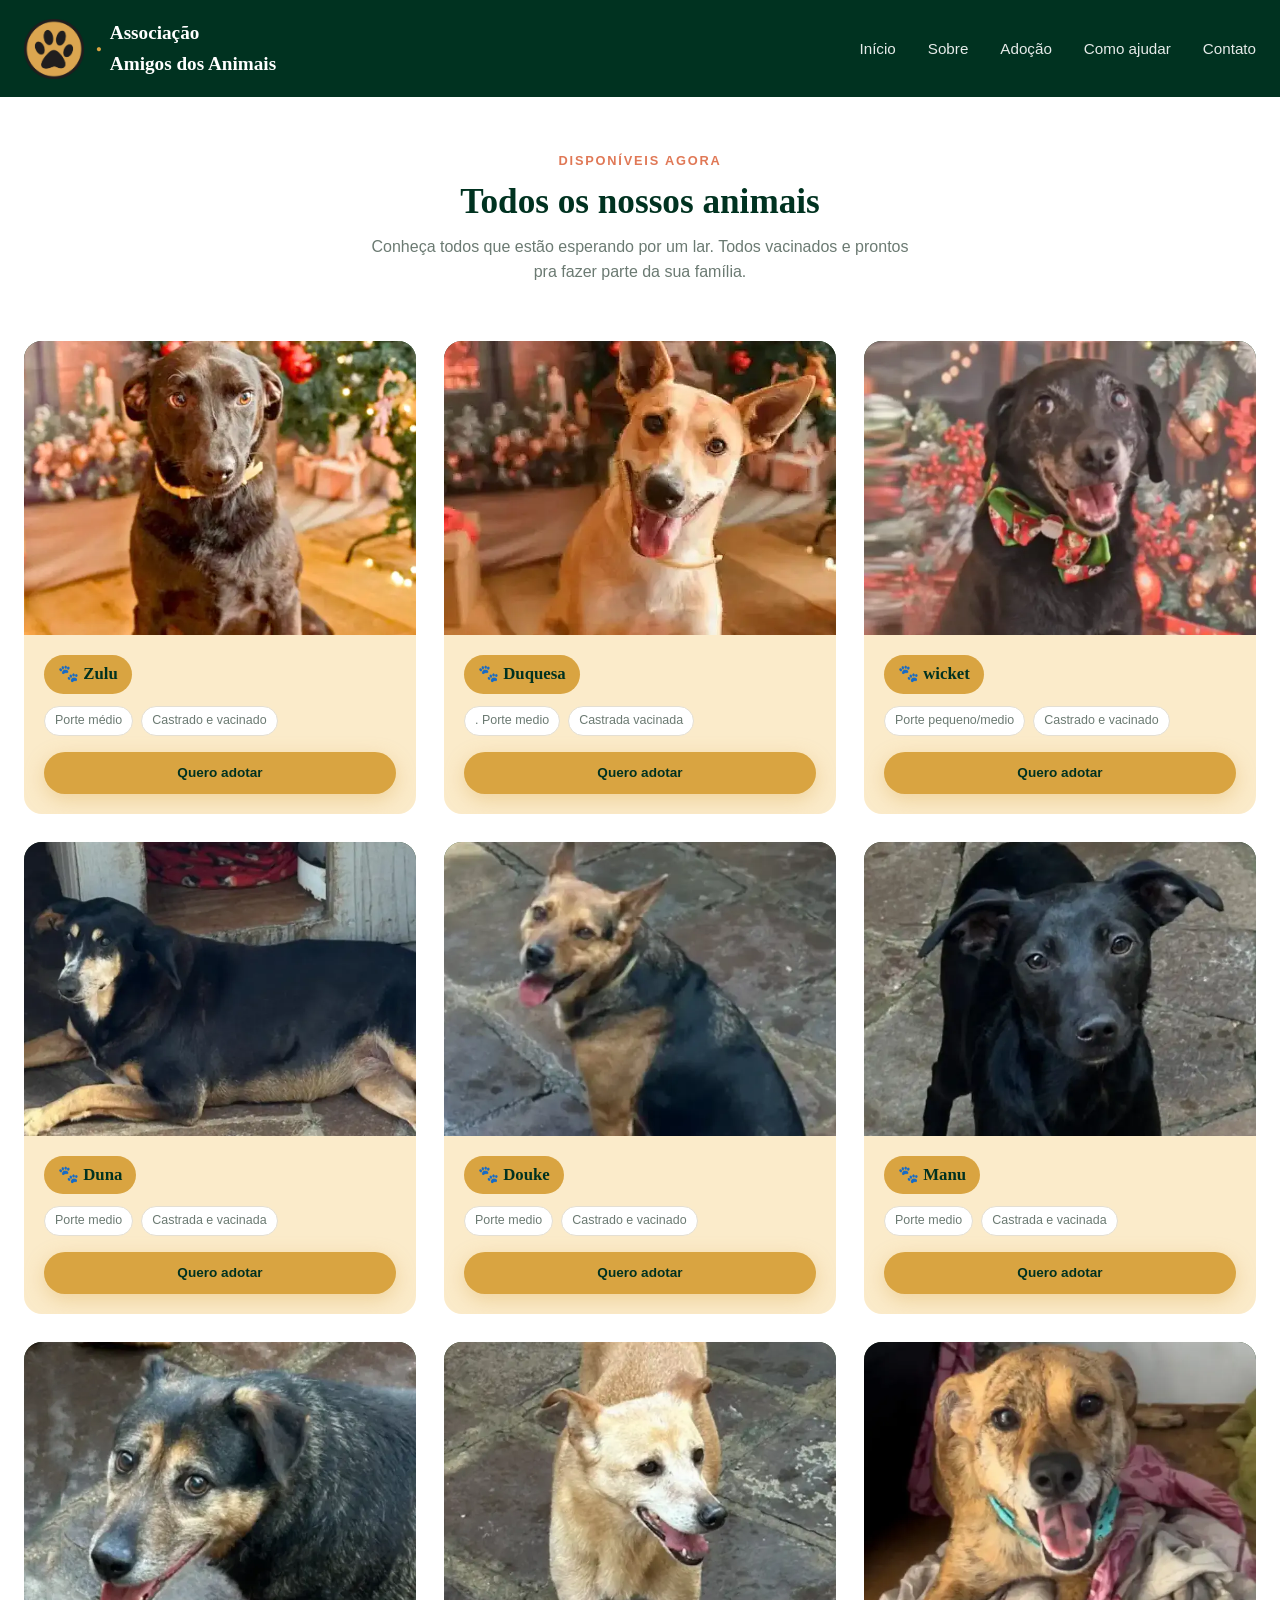
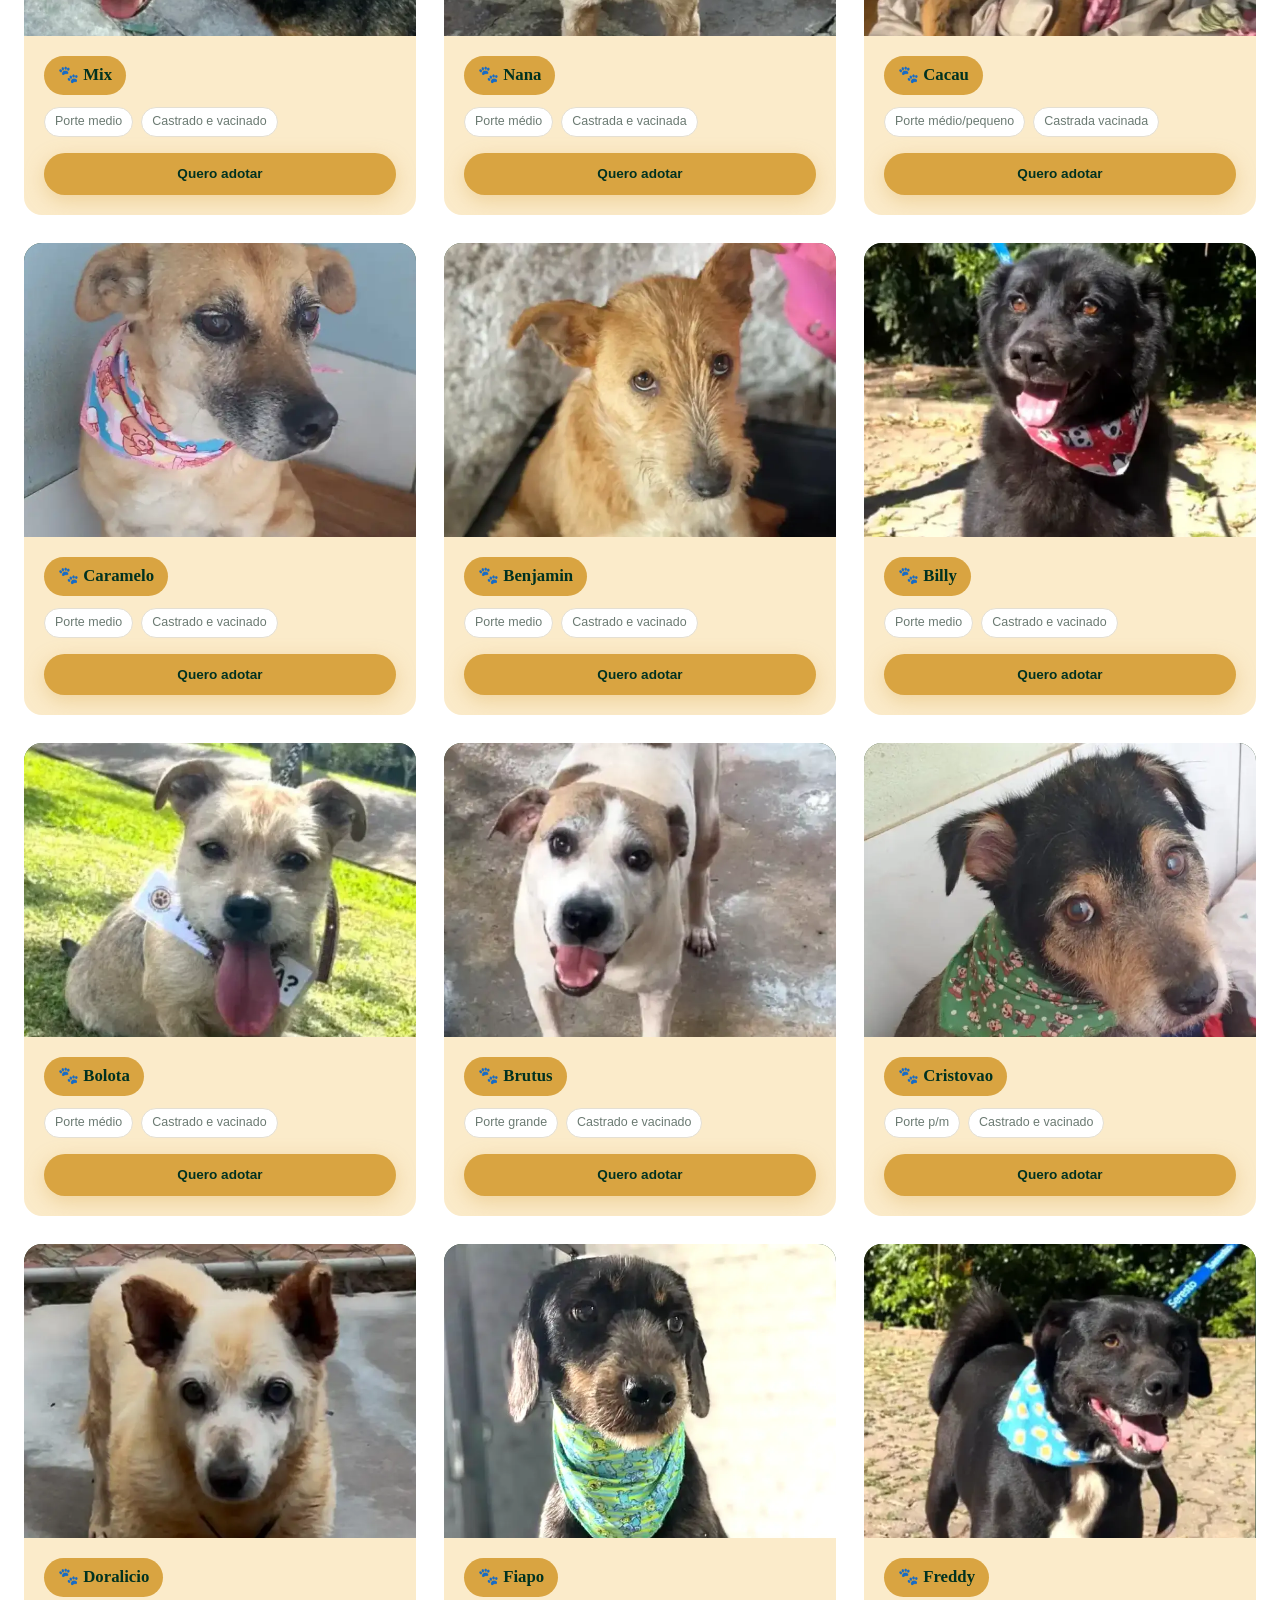
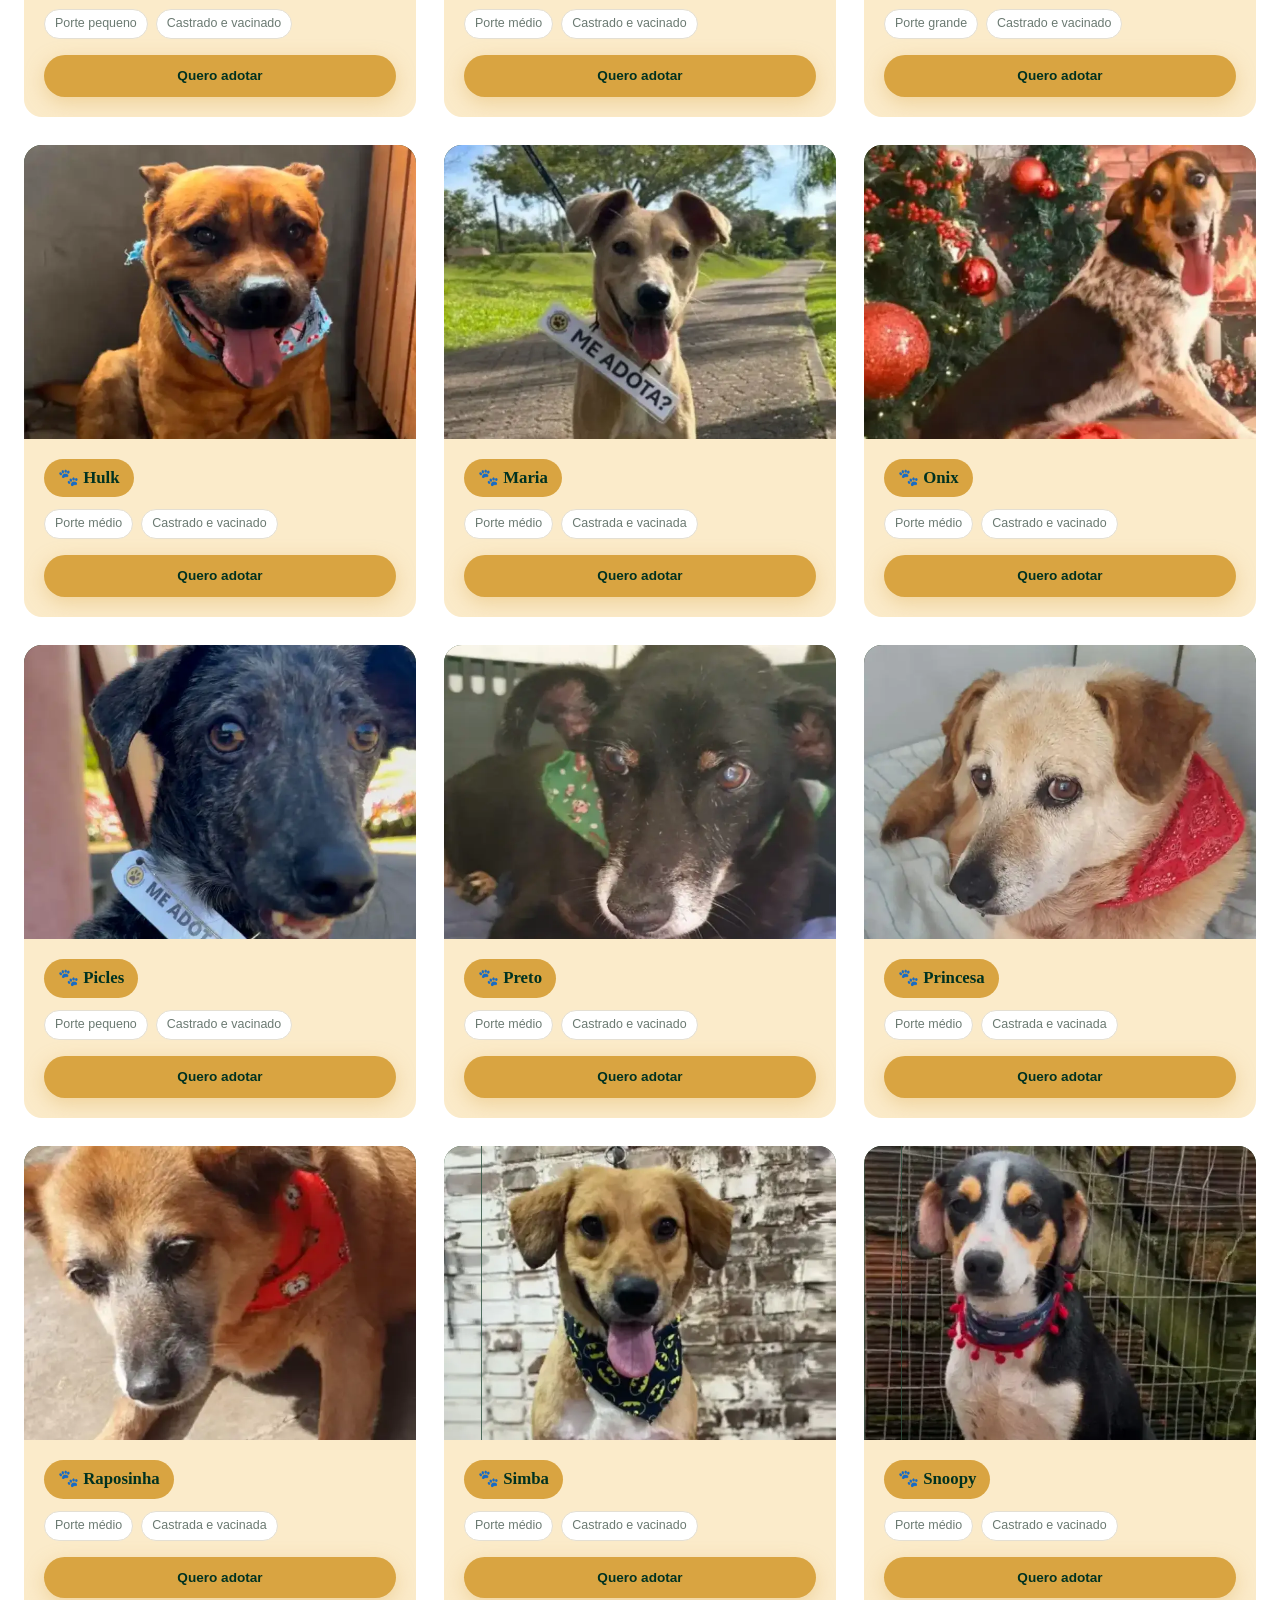
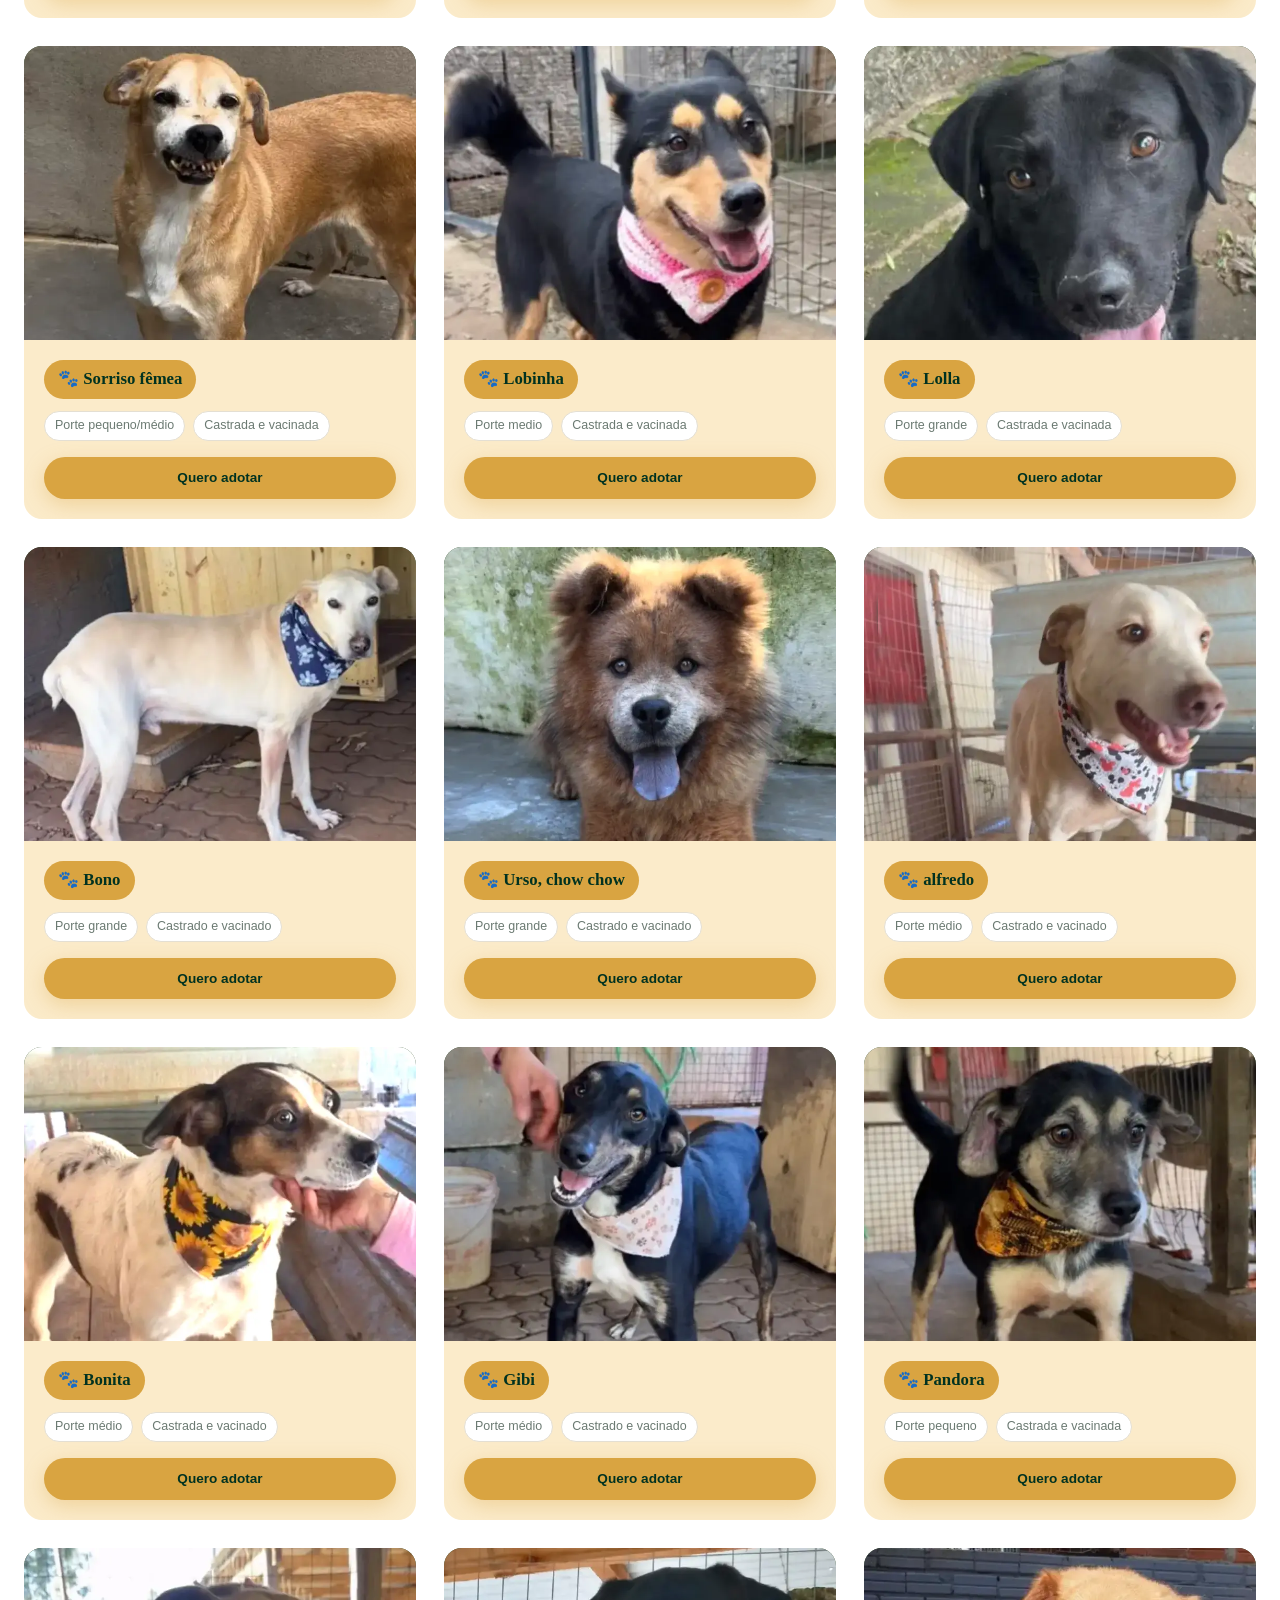
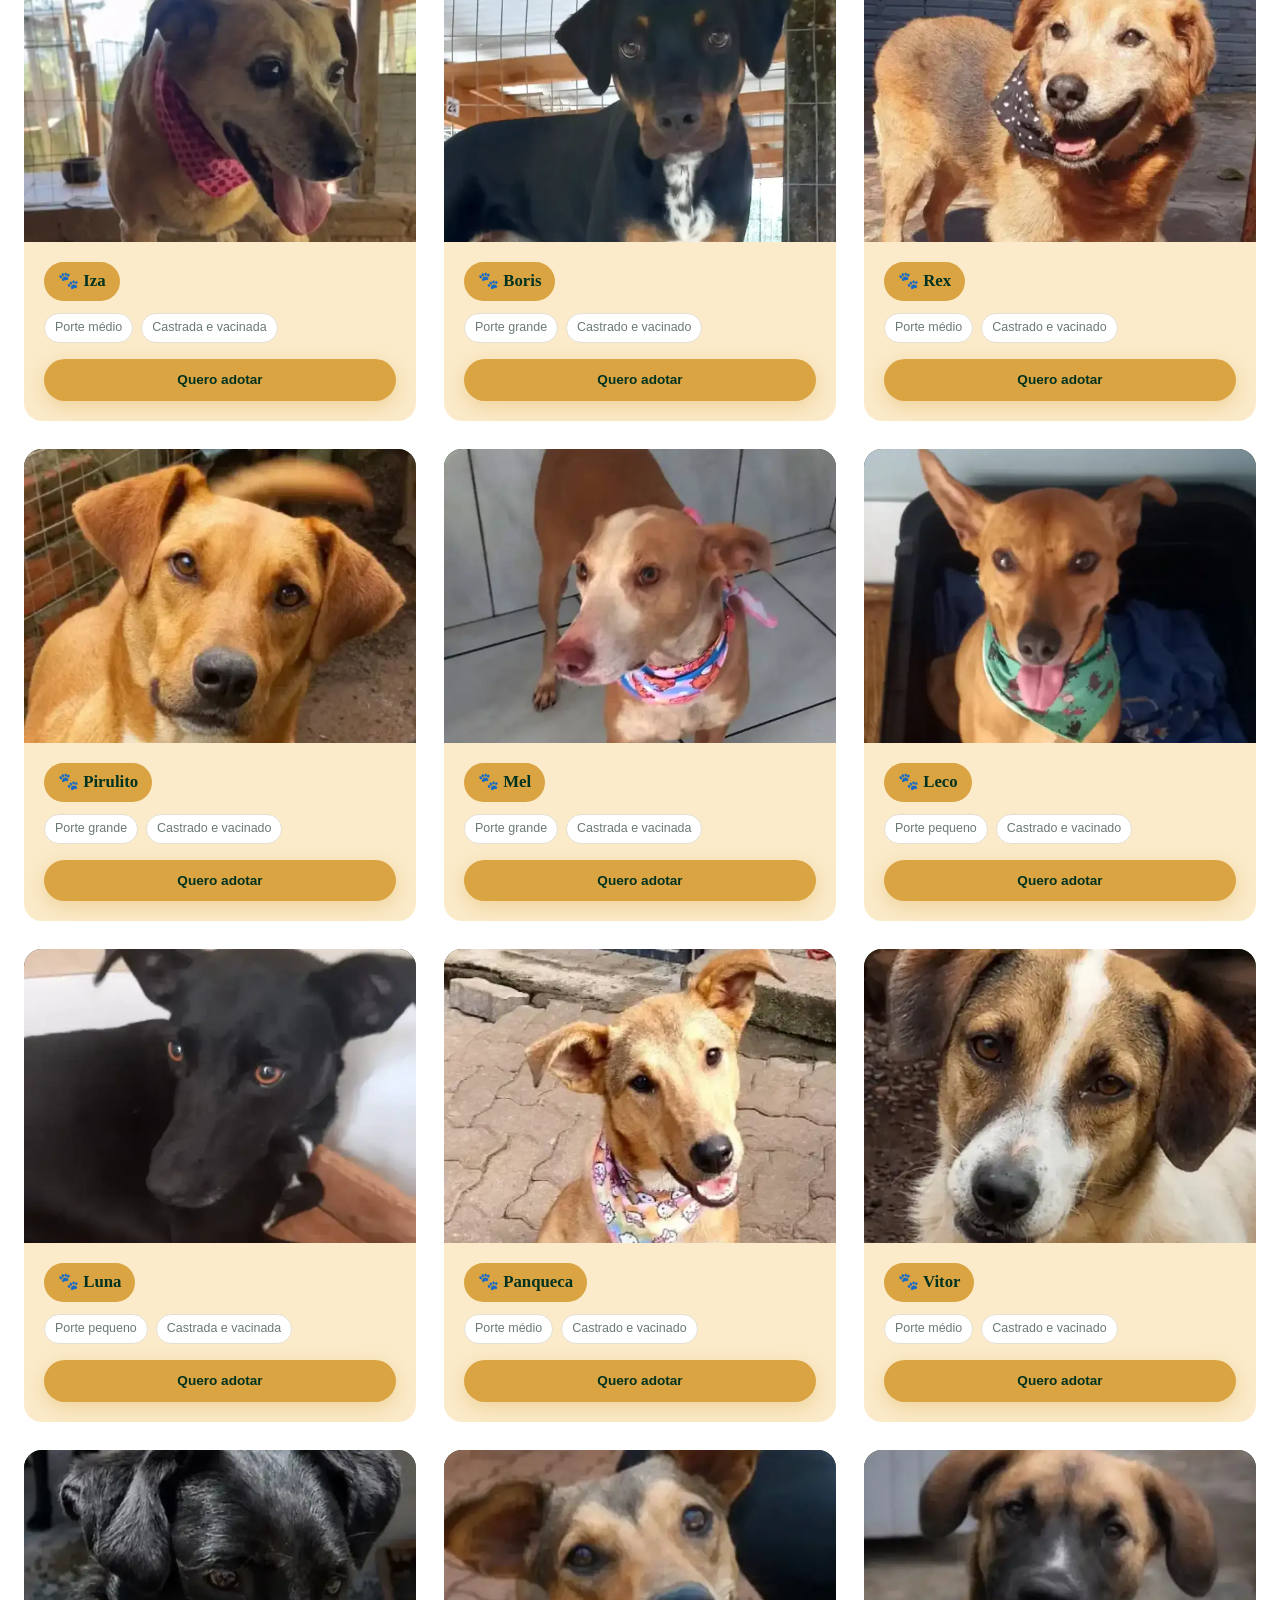
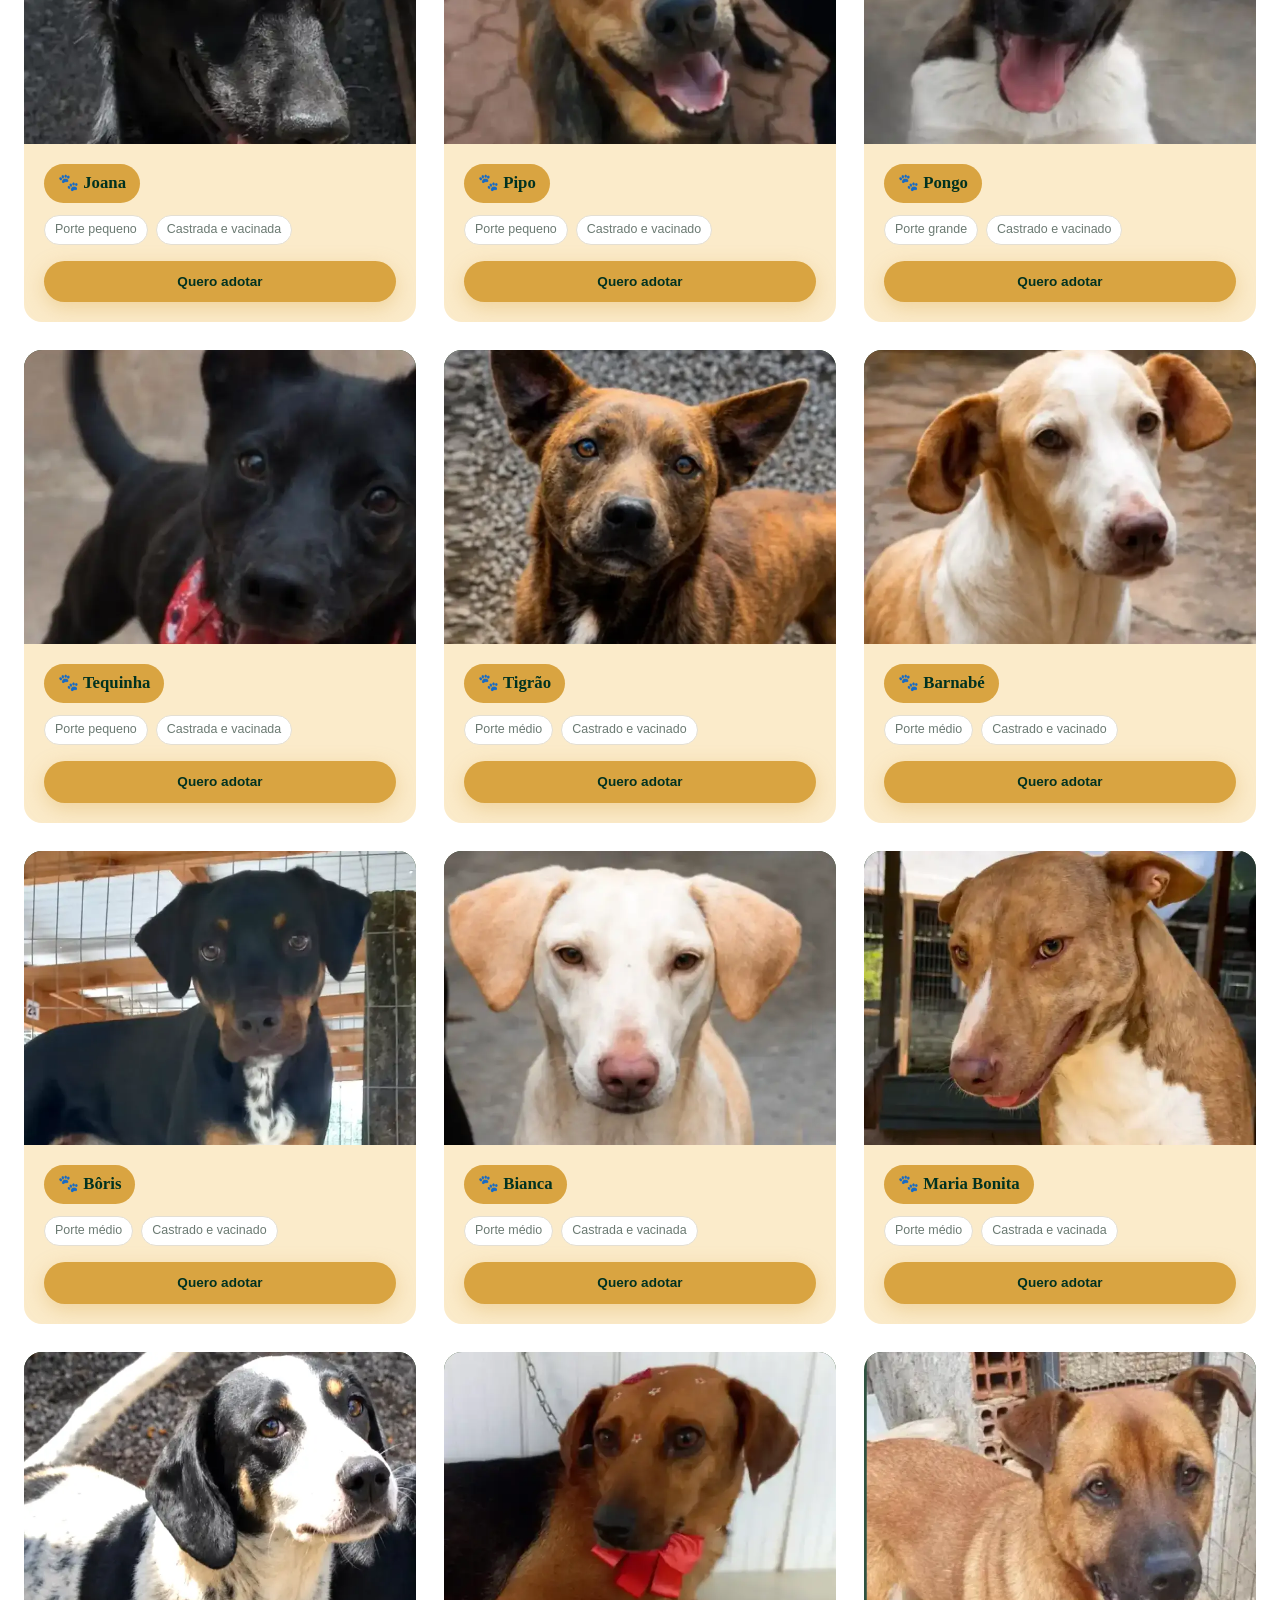
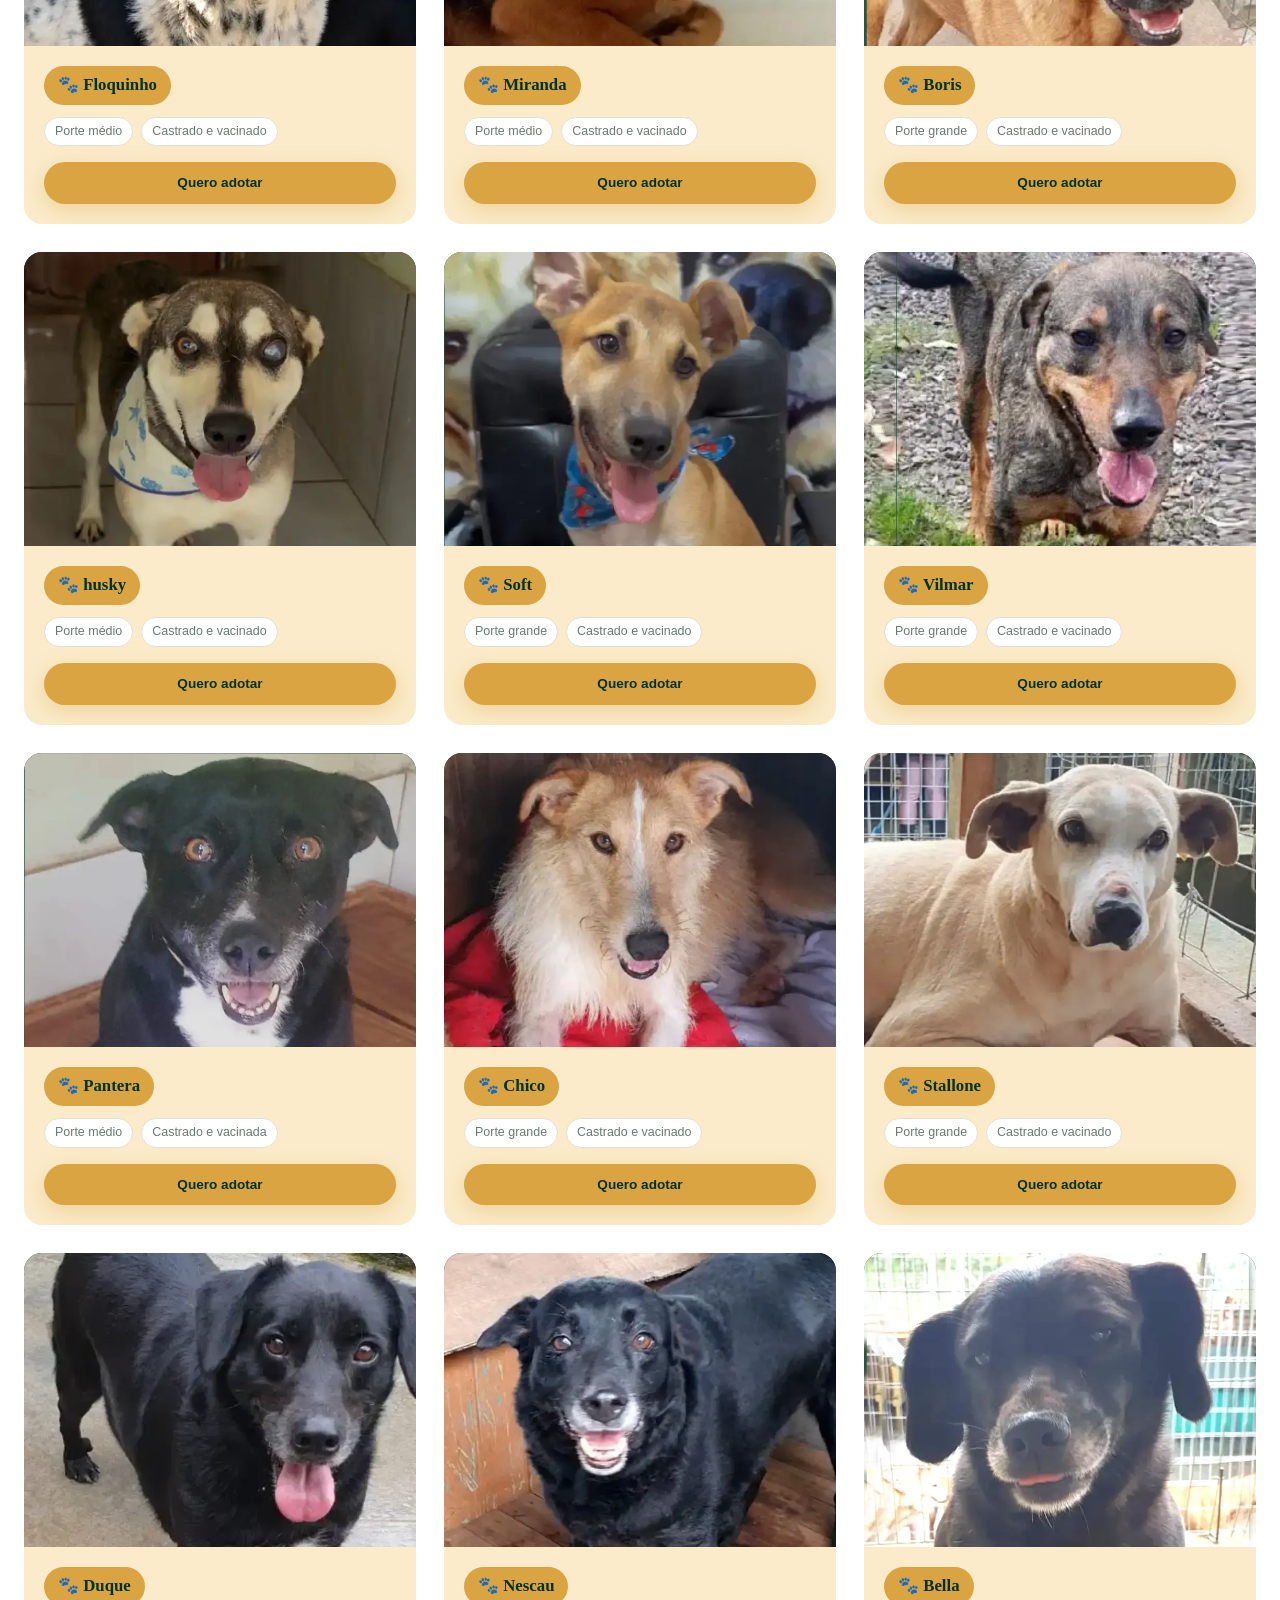
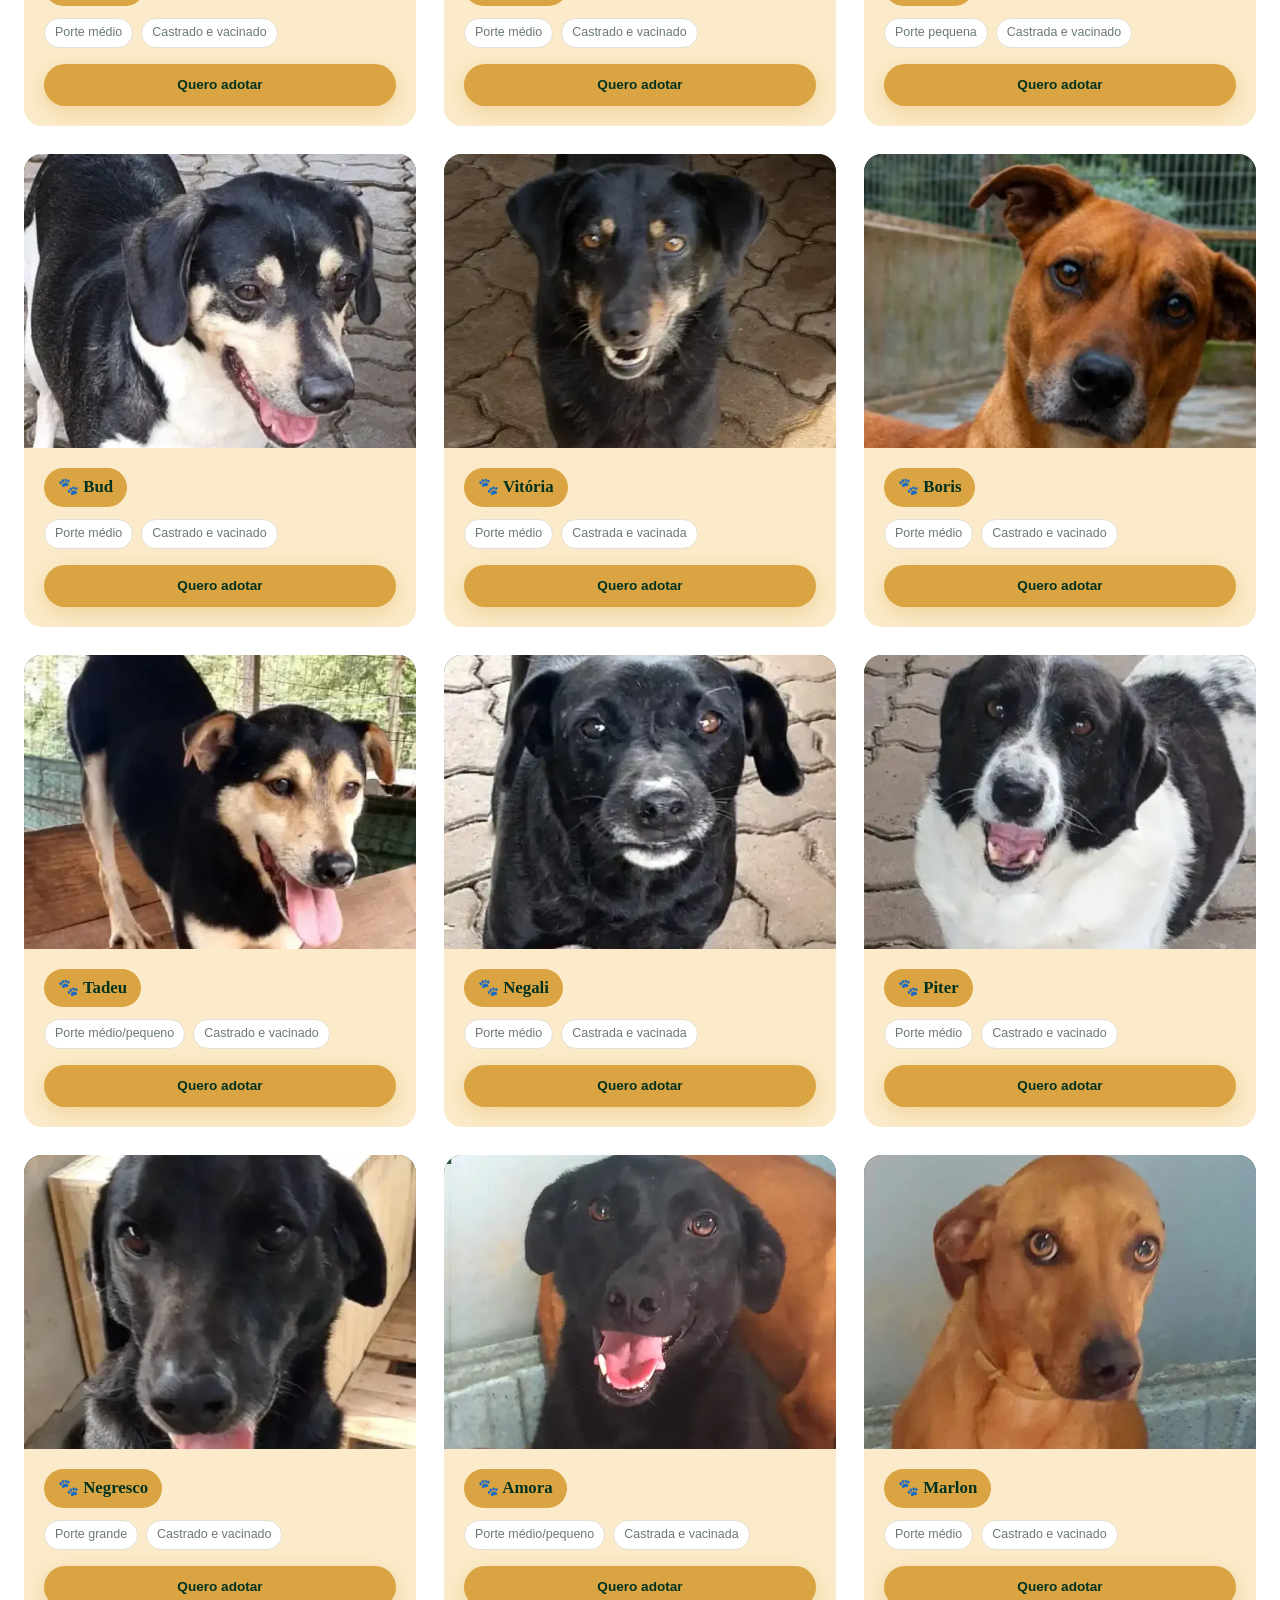
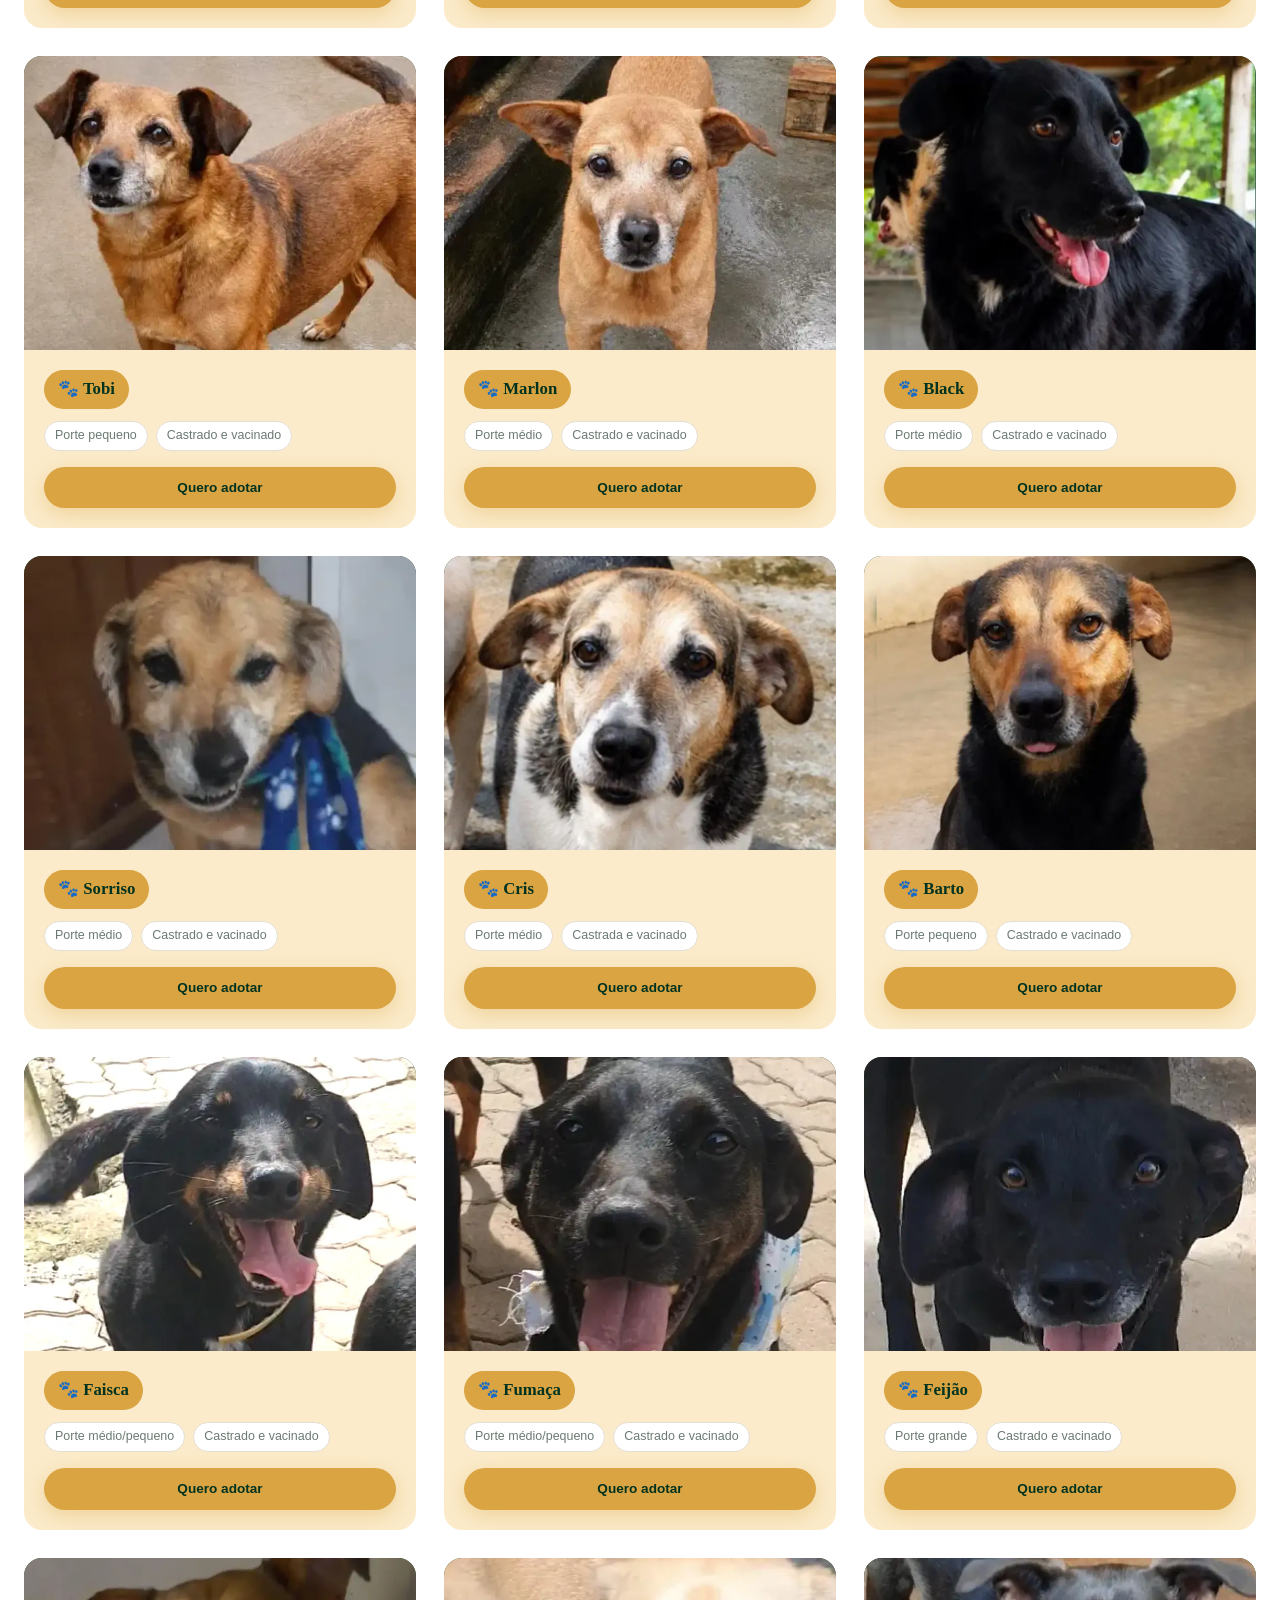
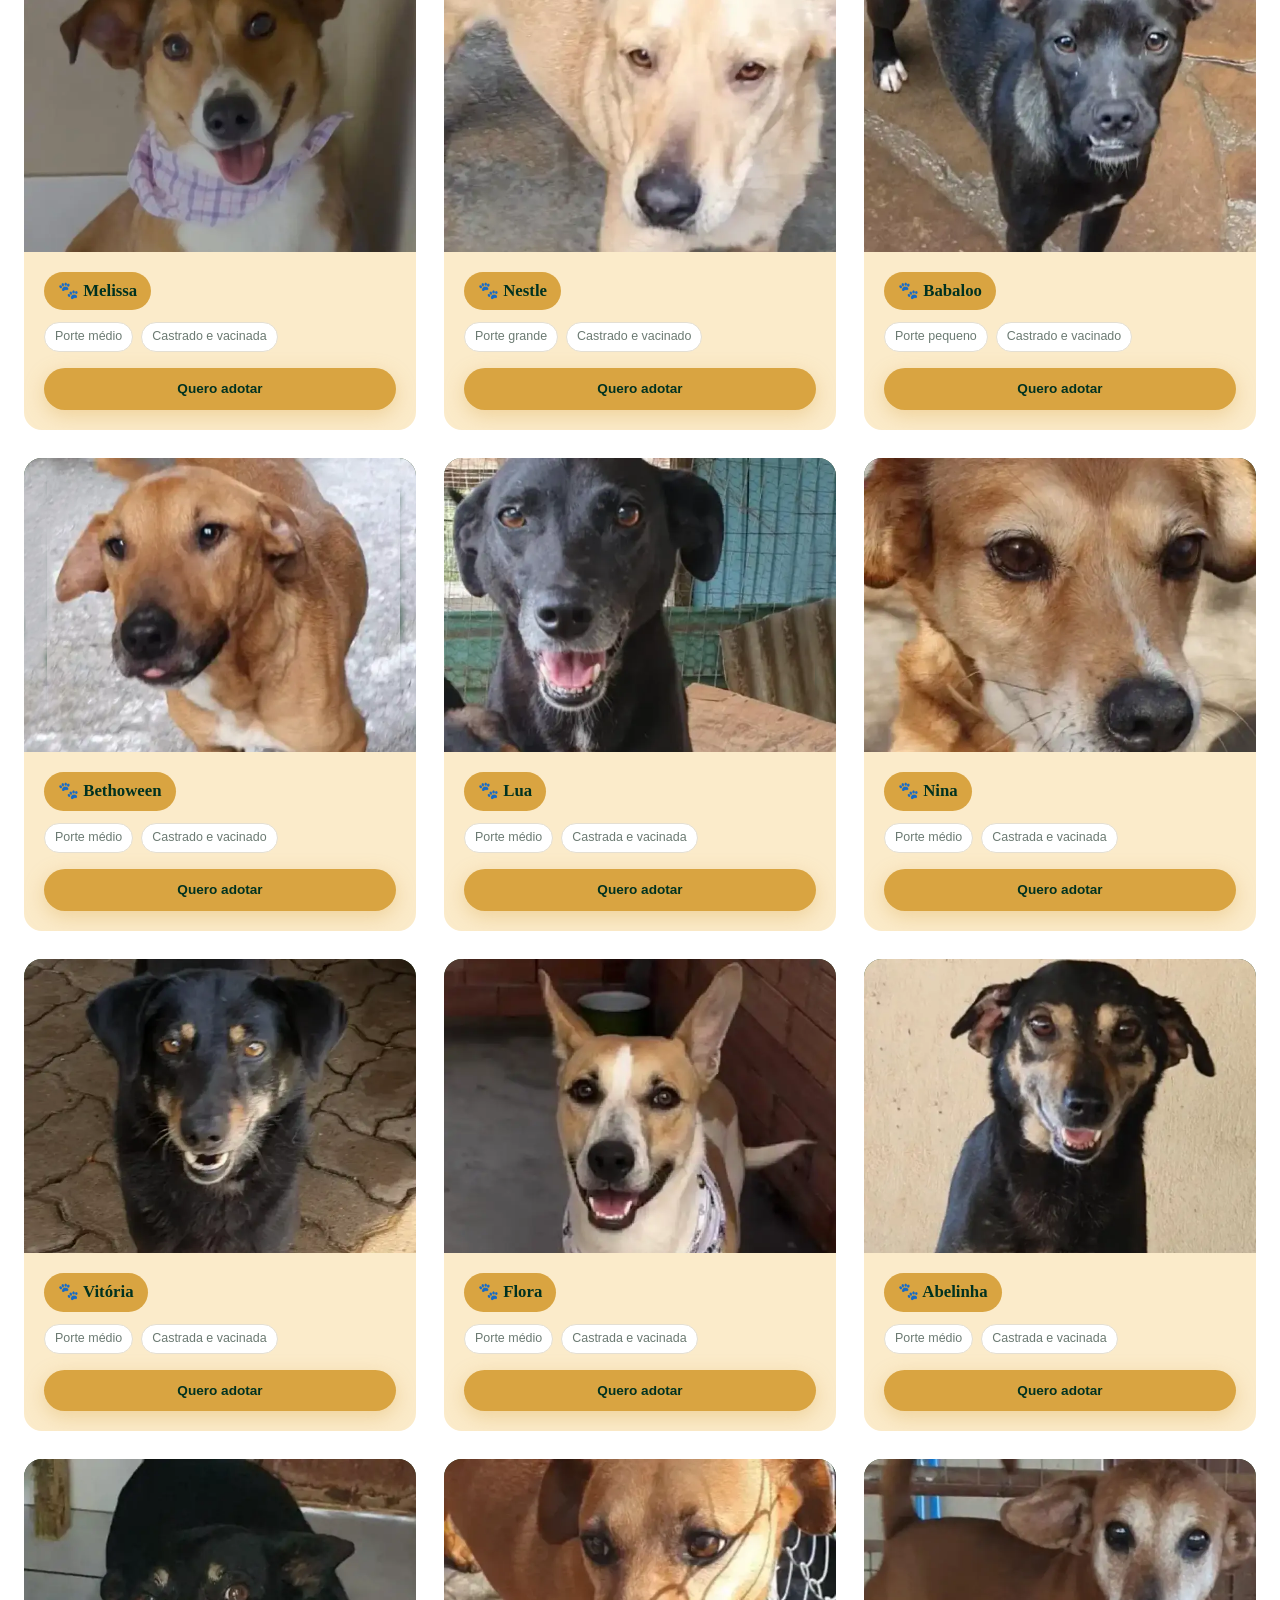
==== commit 431915d1: "novos ajustes 210826" ====
--- a/adocao.html
+++ b/adocao.html
@@ -21,7 +21,7 @@
         <div class="logo">
             <img
               src="imagens/logos/animais2.png"
-              alt="Associação Amigos dos Animais de Dois Irmãos"
+              loading="lazy" alt="Associação Amigos dos Animais de Dois Irmãos"
             />
             <span class="logo-texto">
               <span class="logo-ponto">●</span>Associação<br
@@ -58,8 +58,400 @@
         <!-- TROCAR: repetir este bloco para cada animal -->
 
           <div class="card-animal">
+          <div class="card-foto">
+            <img src="imagens/animais/zulu.webp" loading="lazy" alt="animais para adoção"/>
+          </div>
+          <div class="card-info">
+            <span class="tag-nome">🐾 Zulu</span>
+            <div class="card-detalhes">
+              <span class="pill">Porte médio</span>
+              <span class="pill">Castrado e vacinado</span>
+            </div>
+            <a href="index.html#contato" class="btn btn-primario">Quero adotar</a>
+          </div>
+        </div>
+
+         <div class="card-animal">
             <div class="card-foto">
-              <img src="imagens/animais/lobinha.webp" alt=animais para adoção" />
+              <img src="imagens/animais/duquesa.webp" loading="lazy" alt="animais para adoção" />
+            </div>
+            <div class="card-info">
+              <span class="tag-nome">🐾 Duquesa</span>
+              <div class="card-detalhes">
+                <span class="pill">. Porte medio</span>
+                <span class="pill">Castrada vacinada</span>
+              </div>
+              <a href="#contato" class="btn btn-primario">Quero adotar</a>
+            </div>
+          </div>
+
+              <div class="card-animal">
+          <div class="card-foto">
+            <img src="imagens/animais/wicket2.webp" loading="lazy" alt="animais para adoção"/>
+          </div>
+          <div class="card-info">
+            <span class="tag-nome">🐾 wicket</span>
+            <div class="card-detalhes">
+              <span class="pill">Porte pequeno/medio</span>
+              <span class="pill">Castrado e vacinado</span>
+            </div>
+            <a href="index.html#contato" class="btn btn-primario">Quero adotar</a>
+          </div>
+        </div>       
+
+        <div class="card-animal">
+          <div class="card-foto">
+            <img src="imagens/animais/duna.webp" loading="lazy" alt="animais para adoção" style="object-position: 50% 20%;" />
+          </div>
+          <div class="card-info">
+            <span class="tag-nome">🐾 Duna</span>
+            <div class="card-detalhes">
+              <span class="pill">Porte medio</span>
+              <span class="pill">Castrada e vacinada</span>
+            </div>
+            <a href="index.html#contato" class="btn btn-primario">Quero adotar</a>
+          </div>
+        </div>
+
+        <div class="card-animal">
+          <div class="card-foto">
+            <img src="imagens/animais/douke.webp" loading="lazy" alt="animais para adoção"/>
+          </div>
+          <div class="card-info">
+            <span class="tag-nome">🐾 Douke</span>
+            <div class="card-detalhes">
+              <span class="pill">Porte medio</span>
+              <span class="pill">Castrado e vacinado</span>
+            </div>
+            <a href="index.html#contato" class="btn btn-primario">Quero adotar</a>
+          </div>
+        </div>
+
+        <div class="card-animal">
+          <div class="card-foto">
+            <img src="imagens/animais/manu.webp" loading="lazy" alt="animais para adoção"/>
+          </div>
+          <div class="card-info">
+            <span class="tag-nome">🐾 Manu</span>
+            <div class="card-detalhes">
+              <span class="pill">Porte medio</span>
+              <span class="pill">Castrada e vacinada</span>
+            </div>
+            <a href="index.html#contato" class="btn btn-primario">Quero adotar</a>
+          </div>
+        </div>
+
+        <div class="card-animal">
+          <div class="card-foto">
+            <img src="imagens/animais/mix.webp" loading="lazy" alt="animais para adoção"/>
+          </div>
+          <div class="card-info">
+            <span class="tag-nome">🐾 Mix</span>
+            <div class="card-detalhes">
+              <span class="pill">Porte medio</span>
+              <span class="pill">Castrado e vacinado</span>
+            </div>
+            <a href="index.html#contato" class="btn btn-primario">Quero adotar</a>
+          </div>
+        </div>
+
+        <div class="card-animal">
+          <div class="card-foto">
+            <img src="imagens/animais/nana.webp" loading="lazy" alt="animais para adoção" style="object-position: 50% 20%;"/>
+          </div>
+          <div class="card-info">
+            <span class="tag-nome">🐾 Nana</span>
+            <div class="card-detalhes">
+              <span class="pill">Porte médio</span>
+              <span class="pill">Castrada e vacinada</span>
+            </div>
+            <a href="index.html#contato" class="btn btn-primario">Quero adotar</a>
+          </div>
+        </div>
+
+       <div class="card-animal"> 
+            <div class="card-foto">
+              <img src="imagens/animais/capuccino.webp" alt="" />
+            </div>
+            <div class="card-info">
+              <span class="tag-nome">🐾 Cacau</span>
+              <div class="card-detalhes">
+                <span class="pill">Porte médio/pequeno</span>
+                <span class="pill">Castrada vacinada</span>
+              </div>
+              <a href="#contato" class="btn btn-primario">Quero adotar</a>
+            </div>
+          </div>
+
+        <div class="card-animal">
+          <div class="card-foto">
+            <img src="imagens/animais/baia-caramela.webp" loading="lazy" alt="animais para adoção" style="object-position: 50% 20%;" />
+          </div>
+          <div class="card-info">
+            <span class="tag-nome">🐾 Caramelo</span>
+            <div class="card-detalhes">
+              <span class="pill">Porte medio</span>
+              <span class="pill">Castrado e vacinado</span>
+            </div>
+            <a href="index.html#contato" class="btn btn-primario">Quero adotar</a>
+          </div>
+        </div>
+
+        <div class="card-animal">
+          <div class="card-foto">
+            <img src="imagens/animais/benjamin.webp" loading="lazy" alt="animais para adoção"/>
+          </div>
+          <div class="card-info">
+            <span class="tag-nome">🐾 Benjamin</span>
+            <div class="card-detalhes">
+              <span class="pill">Porte medio</span>
+              <span class="pill">Castrado e vacinado</span>
+            </div>
+            <a href="index.html#contato" class="btn btn-primario">Quero adotar</a>
+          </div>
+        </div>
+
+        <div class="card-animal">
+          <div class="card-foto">
+            <img src="imagens/animais/billy.webp" loading="lazy" alt="animais para adoção"/>
+          </div>
+          <div class="card-info">
+            <span class="tag-nome">🐾 Billy</span>
+            <div class="card-detalhes">
+              <span class="pill">Porte medio</span>
+              <span class="pill">Castrado e vacinado</span>
+            </div>
+            <a href="index.html#contato" class="btn btn-primario">Quero adotar</a>
+          </div>
+        </div>
+
+        <div class="card-animal">
+          <div class="card-foto">
+            <img src="imagens/animais/bolota.webp" loading="lazy" alt="animais para adoção"/>
+          </div>
+          <div class="card-info">
+            <span class="tag-nome">🐾 Bolota</span>
+            <div class="card-detalhes">
+              <span class="pill">Porte médio</span>
+              <span class="pill">Castrado e vacinado</span>
+            </div>
+            <a href="index.html#contato" class="btn btn-primario">Quero adotar</a>
+          </div>
+        </div>
+
+        <div class="card-animal">
+          <div class="card-foto">
+            <img src="imagens/animais/brutus.webp" loading="lazy" alt="animais para adoção"/>
+          </div>
+          <div class="card-info">
+            <span class="tag-nome">🐾 Brutus</span>
+            <div class="card-detalhes">
+              <span class="pill">Porte grande</span>
+              <span class="pill">Castrado e vacinado</span>
+            </div>
+            <a href="index.html#contato" class="btn btn-primario">Quero adotar</a>
+          </div>
+        </div>
+
+        <div class="card-animal">
+          <div class="card-foto">
+            <img src="imagens/animais/cristovao.webp" loading="lazy" alt="animais para adoção"/>
+          </div>
+          <div class="card-info">
+            <span class="tag-nome">🐾 Cristovao</span>
+            <div class="card-detalhes">
+              <span class="pill">Porte p/m</span>
+              <span class="pill">Castrado e vacinado</span>
+            </div>
+            <a href="index.html#contato" class="btn btn-primario">Quero adotar</a>
+          </div>
+        </div>
+
+        <div class="card-animal">
+          <div class="card-foto">
+            <img src="imagens/animais/doralicio.webp" loading="lazy" alt="animais para adoção"/>
+          </div>
+          <div class="card-info">
+            <span class="tag-nome">🐾 Doralicio</span>
+            <div class="card-detalhes">
+              <span class="pill">Porte pequeno</span>
+              <span class="pill">Castrado e vacinado</span>
+            </div>
+            <a href="index.html#contato" class="btn btn-primario">Quero adotar</a>
+          </div>
+        </div>
+
+        <div class="card-animal">
+          <div class="card-foto">
+            <img src="imagens/animais/fiapo.webp" loading="lazy" alt="animais para adoção"/>
+          </div>
+          <div class="card-info">
+            <span class="tag-nome">🐾 Fiapo</span>
+            <div class="card-detalhes">
+              <span class="pill">Porte médio</span>
+              <span class="pill">Castrado e vacinado</span>
+            </div>
+            <a href="index.html#contato" class="btn btn-primario">Quero adotar</a>
+          </div>
+        </div>
+
+        <div class="card-animal">
+          <div class="card-foto">
+            <img src="imagens/animais/freddy.webp" loading="lazy" alt="animais para adoção"/>
+          </div>
+          <div class="card-info">
+            <span class="tag-nome">🐾 Freddy</span>
+            <div class="card-detalhes">
+              <span class="pill">Porte grande</span>
+              <span class="pill">Castrado e vacinado</span>
+            </div>
+            <a href="index.html#contato" class="btn btn-primario">Quero adotar</a>
+          </div>
+        </div>
+
+        <div class="card-animal">
+          <div class="card-foto">
+            <img src="imagens/animais/hulk.webp" loading="lazy" alt="animais para adoção"/>
+          </div>
+          <div class="card-info">
+            <span class="tag-nome">🐾 Hulk</span>
+            <div class="card-detalhes">
+              <span class="pill">Porte médio</span>
+              <span class="pill">Castrado e vacinado</span>
+            </div>
+            <a href="index.html#contato" class="btn btn-primario">Quero adotar</a>
+          </div>
+        </div>
+
+        <div class="card-animal">
+          <div class="card-foto">
+            <img src="imagens/animais/maria.webp" loading="lazy" alt="animais para adoção"/>
+          </div>
+          <div class="card-info">
+            <span class="tag-nome">🐾 Maria</span>
+            <div class="card-detalhes">
+              <span class="pill">Porte médio</span>
+              <span class="pill">Castrada e vacinada</span>
+            </div>
+            <a href="index.html#contato" class="btn btn-primario">Quero adotar</a>
+          </div>
+        </div>
+
+        <div class="card-animal">
+          <div class="card-foto">
+            <img src="imagens/animais/onix.webp" loading="lazy" alt="animais para adoção"/>
+          </div>
+          <div class="card-info">
+            <span class="tag-nome">🐾 Onix</span>
+            <div class="card-detalhes">
+              <span class="pill">Porte médio</span>
+              <span class="pill">Castrado e vacinado</span>
+            </div>
+            <a href="index.html#contato" class="btn btn-primario">Quero adotar</a>
+          </div>
+        </div>
+
+        <div class="card-animal">
+          <div class="card-foto">
+            <img src="imagens/animais/picles.webp" loading="lazy" alt="animais para adoção"style="object-position: 50% 20%;" />
+          </div>
+          <div class="card-info">
+            <span class="tag-nome">🐾 Picles</span>
+            <div class="card-detalhes">
+              <span class="pill">Porte pequeno</span>
+              <span class="pill">Castrado e vacinado</span>
+            </div>
+            <a href="index.html#contato" class="btn btn-primario">Quero adotar</a>
+          </div>
+        </div>
+
+        <div class="card-animal">
+          <div class="card-foto">
+  <img src="imagens/animais/preto.webp" loading="lazy" alt="animais para adoção" style="object-position: 50% 20%;" />
+</div>
+          <div class="card-info">
+            <span class="tag-nome">🐾 Preto</span>
+            <div class="card-detalhes">
+              <span class="pill">Porte médio</span>
+              <span class="pill">Castrado e vacinado</span>
+            </div>
+            <a href="index.html#contato" class="btn btn-primario">Quero adotar</a>
+          </div>
+        </div>
+
+        <div class="card-animal">
+          <div class="card-foto">
+            <img src="imagens/animais/princesa.webp" loading="lazy" alt="animais para adoção"/>
+          </div>
+          <div class="card-info">
+            <span class="tag-nome">🐾 Princesa</span>
+            <div class="card-detalhes">
+              <span class="pill">Porte médio</span>
+              <span class="pill">Castrada e vacinada</span>
+            </div>
+            <a href="index.html#contato" class="btn btn-primario">Quero adotar</a>
+          </div>
+        </div>
+
+        <div class="card-animal">
+          <div class="card-foto">
+            <img src="imagens/animais/raposinha.webp" loading="lazy" alt="animais para adoção" style="object-position: 50% 20%;" />
+          </div>
+          <div class="card-info">
+            <span class="tag-nome">🐾 Raposinha</span>
+            <div class="card-detalhes">
+              <span class="pill">Porte médio</span>
+              <span class="pill">Castrada e vacinada</span>
+            </div>
+            <a href="index.html#contato" class="btn btn-primario">Quero adotar</a>
+          </div>
+        </div>
+
+        <div class="card-animal">
+          <div class="card-foto">
+            <img src="imagens/animais/simba.webp" loading="lazy" alt="animais para adoção"/>
+          </div>
+          <div class="card-info">
+            <span class="tag-nome">🐾 Simba</span>
+            <div class="card-detalhes">
+              <span class="pill">Porte médio</span>
+              <span class="pill">Castrado e vacinado</span>
+            </div>
+            <a href="index.html#contato" class="btn btn-primario">Quero adotar</a>
+          </div>
+        </div>
+
+        <div class="card-animal">
+          <div class="card-foto">
+            <img src="imagens/animais/snoopy.webp" loading="lazy" alt="animais para adoção"/>
+          </div>
+          <div class="card-info">
+            <span class="tag-nome">🐾 Snoopy</span>
+            <div class="card-detalhes">
+              <span class="pill">Porte médio</span>
+              <span class="pill">Castrado e vacinado</span>
+            </div>
+            <a href="index.html#contato" class="btn btn-primario">Quero adotar</a>
+          </div>
+        </div>
+
+        <div class="card-animal">
+          <div class="card-foto">
+            <img src="imagens/animais/sorriso.webp" loading="lazy" alt="animais para adoção"/>
+          </div>
+          <div class="card-info">
+            <span class="tag-nome">🐾 Sorriso fêmea</span>
+            <div class="card-detalhes">
+              <span class="pill">Porte pequeno/médio</span>
+              <span class="pill">Castrada e vacinada</span>
+            </div>
+            <a href="index.html#contato" class="btn btn-primario">Quero adotar</a>
+          </div>
+        </div>
+
+          <div class="card-animal">
+            <div class="card-foto">
+              <img src="imagens/animais/lobinha.webp" alt="" />
             </div>
             <div class="card-info">
               <span class="tag-nome">🐾 Lobinha</span>
@@ -71,826 +463,420 @@
             </div>
           </div>
 
-         <div class="card-animal">
-            <div class="card-foto">
-              <img src="imagens/animais/duquesa.webp" alt=animais para adoção" />
-            </div>
-            <div class="card-info">
-              <span class="tag-nome">🐾 Duquesa</span>
-              <div class="card-detalhes">
-                <span class="pill">. Porte medio</span>
-                <span class="pill">Castrada vacinada</span>
-              </div>
-              <a href="#contato" class="btn btn-primario">Quero adotar</a>
-            </div>
-          </div>
-
-            <div class="card-animal"> 
-            <div class="card-foto">
-              <img src="imagens/animais/capuccino.webp" alt=animais para adoção" />
-            </div>
-            <div class="card-info">
-              <span class="tag-nome">🐾 Cacau</span>
-              <div class="card-detalhes">
-                <span class="pill">Porte medio</span>
-                <span class="pill">Castrada vacinada</span>
-              </div>
-              <a href="#contato" class="btn btn-primario">Quero adotar</a>
-            </div>
-          </div>        
-
-        <div class="card-animal">
-          <div class="card-foto">
-            <img src="imagens/animais/duna.webp" alt="animais para adoção" style="object-position: 50% 20%;" />
-          </div>
-          <div class="card-info">
-            <span class="tag-nome">🐾 Duna</span>
-            <div class="card-detalhes">
-              <span class="pill">Porte medio</span>
-              <span class="pill">Castrada e vacinada</span>
-            </div>
-            <a href="index.html#contato" class="btn btn-primario">Quero adotar</a>
-          </div>
-        </div>
-
-        <div class="card-animal">
-          <div class="card-foto">
-            <img src="imagens/animais/douke.webp" alt="animais para adoção" />
-          </div>
-          <div class="card-info">
-            <span class="tag-nome">🐾 Douke</span>
-            <div class="card-detalhes">
-              <span class="pill">Porte medio</span>
+        <div class="card-animal">
+          <div class="card-foto">
+            <img src="imagens/animais/lolla.webp" loading="lazy" alt="animais para adoção"/>
+          </div>
+          <div class="card-info">
+            <span class="tag-nome">🐾 Lolla</span>
+            <div class="card-detalhes">
+              <span class="pill">Porte grande</span>
+              <span class="pill">Castrada e vacinada</span>
+            </div>
+            <a href="index.html#contato" class="btn btn-primario">Quero adotar</a>
+          </div>
+        </div>
+
+          <div class="card-animal">
+          <div class="card-foto">
+            <img src="imagens/animais/bono.webp" loading="lazy" alt="animais para adoção"/>
+          </div>
+          <div class="card-info">
+            <span class="tag-nome">🐾 Bono</span>
+            <div class="card-detalhes">
+              <span class="pill">Porte grande</span>
+              <span class="pill">Castrado e vacinado</span>
+            </div>
+            <a href="index.html#contato" class="btn btn-primario">Quero adotar</a>
+          </div>
+        </div>
+
+        <div class="card-animal">
+          <div class="card-foto">
+            <img src="imagens/animais/urso.webp" loading="lazy" alt="animais para adoção"/>
+          </div>
+          <div class="card-info">
+            <span class="tag-nome">🐾 Urso, chow chow</span>
+            <div class="card-detalhes">
+              <span class="pill">Porte grande</span>
+              <span class="pill">Castrado e vacinado</span>
+            </div>
+            <a href="index.html#contato" class="btn btn-primario">Quero adotar</a>
+          </div>
+        </div>
+
+         <div class="card-animal">
+          <div class="card-foto">
+            <img src="imagens/animais/alfredo.webp" loading="lazy" alt="animais para adoção"/>
+          </div>
+          <div class="card-info">
+            <span class="tag-nome">🐾 alfredo</span>
+            <div class="card-detalhes">
+              <span class="pill">Porte médio</span>
+              <span class="pill">Castrado e vacinado</span>
+            </div>
+            <a href="index.html#contato" class="btn btn-primario">Quero adotar</a>
+          </div>
+        </div>
+
+         <div class="card-animal">
+          <div class="card-foto">
+            <img src="imagens/animais/bonita.webp" loading="lazy" alt="animais para adoção"/>
+          </div>
+          <div class="card-info">
+            <span class="tag-nome">🐾 Bonita</span>
+            <div class="card-detalhes">
+              <span class="pill">Porte médio</span>
               <span class="pill">Castrada e vacinado</span>
             </div>
             <a href="index.html#contato" class="btn btn-primario">Quero adotar</a>
           </div>
         </div>
 
-        <div class="card-animal">
-          <div class="card-foto">
-            <img src="imagens/animais/manu.webp" alt="animais para adoção" />
-          </div>
-          <div class="card-info">
-            <span class="tag-nome">🐾 Manu</span>
-            <div class="card-detalhes">
-              <span class="pill">Porte medio</span>
-              <span class="pill">Castrada e vacinada</span>
-            </div>
-            <a href="index.html#contato" class="btn btn-primario">Quero adotar</a>
-          </div>
-        </div>
-
-        <div class="card-animal">
-          <div class="card-foto">
-            <img src="imagens/animais/mix.webp" alt="animais para adoção" />
-          </div>
-          <div class="card-info">
-            <span class="tag-nome">🐾 Mix</span>
-            <div class="card-detalhes">
-              <span class="pill">Porte medio</span>
-              <span class="pill">Castrado e vacinado</span>
-            </div>
-            <a href="index.html#contato" class="btn btn-primario">Quero adotar</a>
-          </div>
-        </div>
-
-        <div class="card-animal">
-          <div class="card-foto">
-            <img src="imagens/animais/nana.webp" alt="animais para adoção" style="object-position: 50% 20%;"/>
-          </div>
-          <div class="card-info">
-            <span class="tag-nome">🐾 Nana</span>
-            <div class="card-detalhes">
-              <span class="pill">Porte médio</span>
-              <span class="pill">Castrada e vacinada</span>
-            </div>
-            <a href="index.html#contato" class="btn btn-primario">Quero adotar</a>
-          </div>
-        </div>
-
-        <div class="card-animal">
-          <div class="card-foto">
-            <img src="imagens/animais/wicket2.webp" alt="animais para adoção" />
-          </div>
-          <div class="card-info">
-            <span class="tag-nome">🐾 wicket</span>
-            <div class="card-detalhes">
-              <span class="pill">Porte pequeno/medio</span>
-              <span class="pill">Castrada e vacinado</span>
-            </div>
-            <a href="index.html#contato" class="btn btn-primario">Quero adotar</a>
-          </div>
-        </div>
-
-        <div class="card-animal">
-          <div class="card-foto">
-            <img src="imagens/animais/baia-caramela.webp" alt="animais para adoção" style="object-position: 50% 20%;" />
-          </div>
-          <div class="card-info">
-            <span class="tag-nome">🐾 Caramelo</span>
-            <div class="card-detalhes">
-              <span class="pill">Porte medio</span>
-              <span class="pill">Castrado e vacinado</span>
-            </div>
-            <a href="index.html#contato" class="btn btn-primario">Quero adotar</a>
-          </div>
-        </div>
-
-        <div class="card-animal">
-          <div class="card-foto">
-            <img src="imagens/animais/benjamin.webp" alt="animais para adoção" />
-          </div>
-          <div class="card-info">
-            <span class="tag-nome">🐾 Benjamin</span>
-            <div class="card-detalhes">
-              <span class="pill">Porte medio</span>
-              <span class="pill">Castrado e vacinado</span>
-            </div>
-            <a href="index.html#contato" class="btn btn-primario">Quero adotar</a>
-          </div>
-        </div>
-
-        <div class="card-animal">
-          <div class="card-foto">
-            <img src="imagens/animais/billy.webp" alt="animais para adoção" />
-          </div>
-          <div class="card-info">
-            <span class="tag-nome">🐾 Billy</span>
-            <div class="card-detalhes">
-              <span class="pill">Porte medio</span>
-              <span class="pill">Castrada e vacinado</span>
-            </div>
-            <a href="index.html#contato" class="btn btn-primario">Quero adotar</a>
-          </div>
-        </div>
-
-        <div class="card-animal">
-          <div class="card-foto">
-            <img src="imagens/animais/bolota.webp" alt="animais para adoção" />
-          </div>
-          <div class="card-info">
-            <span class="tag-nome">🐾 Bolota</span>
-            <div class="card-detalhes">
-              <span class="pill">Porte médio</span>
-              <span class="pill">Castrada e vacinado</span>
-            </div>
-            <a href="index.html#contato" class="btn btn-primario">Quero adotar</a>
-          </div>
-        </div>
-
-        <div class="card-animal">
-          <div class="card-foto">
-            <img src="imagens/animais/brutus.webp" alt="animais para adoção" />
-          </div>
-          <div class="card-info">
-            <span class="tag-nome">🐾 Brutus</span>
-            <div class="card-detalhes">
-              <span class="pill">Porte grande</span>
-              <span class="pill">Castrada e vacinado</span>
-            </div>
-            <a href="index.html#contato" class="btn btn-primario">Quero adotar</a>
-          </div>
-        </div>
-
-        <div class="card-animal">
-          <div class="card-foto">
-            <img src="imagens/animais/cristovao.webp" alt="animais para adoção" />
-          </div>
-          <div class="card-info">
-            <span class="tag-nome">🐾 Cristovao</span>
-            <div class="card-detalhes">
-              <span class="pill">Porte p/m</span>
-              <span class="pill">Castrada e vacinado</span>
-            </div>
-            <a href="index.html#contato" class="btn btn-primario">Quero adotar</a>
-          </div>
-        </div>
-
-        <div class="card-animal">
-          <div class="card-foto">
-            <img src="imagens/animais/doralicio.webp" alt="animais para adoção" />
-          </div>
-          <div class="card-info">
-            <span class="tag-nome">🐾 Doralicio</span>
+         <div class="card-animal">
+          <div class="card-foto">
+            <img src="imagens/animais/gibi.webp" loading="lazy" alt="animais para adoção"/>
+          </div>
+          <div class="card-info">
+            <span class="tag-nome">🐾 Gibi</span>
+            <div class="card-detalhes">
+              <span class="pill">Porte médio</span>
+              <span class="pill">Castrado e vacinado</span>
+            </div>
+            <a href="index.html#contato" class="btn btn-primario">Quero adotar</a>
+          </div>
+        </div>
+
+         <div class="card-animal">
+          <div class="card-foto">
+            <img src="imagens/animais/pandora.webp" loading="lazy" alt="animais para adoção"/>
+          </div>
+          <div class="card-info">
+            <span class="tag-nome">🐾 Pandora</span>
             <div class="card-detalhes">
               <span class="pill">Porte pequeno</span>
-              <span class="pill">Castrada e vacinado</span>
-            </div>
-            <a href="index.html#contato" class="btn btn-primario">Quero adotar</a>
-          </div>
-        </div>
-
-        <div class="card-animal">
-          <div class="card-foto">
-            <img src="imagens/animais/fiapo.webp" alt="animais para adoção" />
-          </div>
-          <div class="card-info">
-            <span class="tag-nome">🐾 Fiapo</span>
-            <div class="card-detalhes">
-              <span class="pill">Porte médio</span>
-              <span class="pill">Castrada e vacinado</span>
-            </div>
-            <a href="index.html#contato" class="btn btn-primario">Quero adotar</a>
-          </div>
-        </div>
-
-        <div class="card-animal">
-          <div class="card-foto">
-            <img src="imagens/animais/freddy.webp" alt="animais para adoção" />
-          </div>
-          <div class="card-info">
-            <span class="tag-nome">🐾 Freddy</span>
-            <div class="card-detalhes">
-              <span class="pill">Porte grande</span>
-              <span class="pill">Castrada e vacinado</span>
-            </div>
-            <a href="index.html#contato" class="btn btn-primario">Quero adotar</a>
-          </div>
-        </div>
-
-        <div class="card-animal">
-          <div class="card-foto">
-            <img src="imagens/animais/hulk.webp" alt="animais para adoção" />
-          </div>
-          <div class="card-info">
-            <span class="tag-nome">🐾 Hulk</span>
-            <div class="card-detalhes">
-              <span class="pill">Porte grande</span>
-              <span class="pill">Castrada e vacinado</span>
-            </div>
-            <a href="index.html#contato" class="btn btn-primario">Quero adotar</a>
-          </div>
-        </div>
-
-        <div class="card-animal">
-          <div class="card-foto">
-            <img src="imagens/animais/maria.webp" alt="animais para adoção" />
-          </div>
-          <div class="card-info">
-            <span class="tag-nome">🐾 Maria</span>
-            <div class="card-detalhes">
-              <span class="pill">Porte médio</span>
-              <span class="pill">Castrada e vacinada</span>
-            </div>
-            <a href="index.html#contato" class="btn btn-primario">Quero adotar</a>
-          </div>
-        </div>
-
-        <div class="card-animal">
-          <div class="card-foto">
-            <img src="imagens/animais/onix.webp" alt="animais para adoção" />
-          </div>
-          <div class="card-info">
-            <span class="tag-nome">🐾 Onix</span>
-            <div class="card-detalhes">
-              <span class="pill">Porte médio</span>
-              <span class="pill">Castrada e vacinado</span>
-            </div>
-            <a href="index.html#contato" class="btn btn-primario">Quero adotar</a>
-          </div>
-        </div>
-
-        <div class="card-animal">
-          <div class="card-foto">
-            <img src="imagens/animais/picles.webp" alt="animais para adoção"style="object-position: 50% 20%;" />
-          </div>
-          <div class="card-info">
-            <span class="tag-nome">🐾 Picles</span>
+              <span class="pill">Castrada e vacinada</span>
+            </div>
+            <a href="index.html#contato" class="btn btn-primario">Quero adotar</a>
+          </div>
+        </div>
+
+         <div class="card-animal">
+          <div class="card-foto">
+            <img src="imagens/animais/iza.webp" loading="lazy" alt="animais para adoção"/>
+          </div>
+          <div class="card-info">
+            <span class="tag-nome">🐾 Iza</span>
+            <div class="card-detalhes">
+              <span class="pill">Porte médio</span>
+              <span class="pill">Castrada e vacinada</span>
+            </div>
+            <a href="index.html#contato" class="btn btn-primario">Quero adotar</a>
+          </div>
+        </div>
+
+         <div class="card-animal">
+          <div class="card-foto">
+            <img src="imagens/animais/boris.webp" loading="lazy" alt="animais para adoção"/>
+          </div>
+          <div class="card-info">
+            <span class="tag-nome">🐾 Boris</span>
+            <div class="card-detalhes">
+              <span class="pill">Porte grande</span>
+              <span class="pill">Castrado e vacinado</span>
+            </div>
+            <a href="index.html#contato" class="btn btn-primario">Quero adotar</a>
+          </div>
+        </div>
+
+         <div class="card-animal">
+          <div class="card-foto">
+            <img src="imagens/animais/rex.webp" loading="lazy" alt="animais para adoção"/>
+          </div>
+          <div class="card-info">
+            <span class="tag-nome">🐾 Rex</span>
+            <div class="card-detalhes">
+              <span class="pill">Porte médio</span>
+              <span class="pill">Castrado e vacinado</span>
+            </div>
+            <a href="index.html#contato" class="btn btn-primario">Quero adotar</a>
+          </div>
+        </div>
+
+         <div class="card-animal">
+          <div class="card-foto">
+            <img src="imagens/animais/pirulito.webp" loading="lazy" alt="animais para adoção"/>
+          </div>
+          <div class="card-info">
+            <span class="tag-nome">🐾 Pirulito</span>
+            <div class="card-detalhes">
+              <span class="pill">Porte grande</span>
+              <span class="pill">Castrado e vacinado</span>
+            </div>
+            <a href="index.html#contato" class="btn btn-primario">Quero adotar</a>
+          </div>
+        </div>
+
+         <div class="card-animal">
+          <div class="card-foto">
+            <img src="imagens/animais/mel.webp" loading="lazy" alt="animais para adoção"/>
+          </div>
+          <div class="card-info">
+            <span class="tag-nome">🐾 Mel</span>
+            <div class="card-detalhes">
+              <span class="pill">Porte grande</span>
+              <span class="pill">Castrada e vacinada</span>
+            </div>
+            <a href="index.html#contato" class="btn btn-primario">Quero adotar</a>
+          </div>
+        </div>
+
+         <div class="card-animal">
+          <div class="card-foto">
+            <img src="imagens/animais/leco.webp" loading="lazy" alt="animais para adoção"/>
+          </div>
+          <div class="card-info">
+            <span class="tag-nome">🐾 Leco</span>
             <div class="card-detalhes">
               <span class="pill">Porte pequeno</span>
-              <span class="pill">Castrada e vacinado</span>
-            </div>
-            <a href="index.html#contato" class="btn btn-primario">Quero adotar</a>
-          </div>
-        </div>
-
-        <div class="card-animal">
-          <div class="card-foto">
-  <img src="imagens/animais/preto.webp" alt="animais para adoção" style="object-position: 50% 20%;" />
-</div>
-          <div class="card-info">
-            <span class="tag-nome">🐾 Preto</span>
-            <div class="card-detalhes">
-              <span class="pill">Porte médio</span>
-              <span class="pill">Castrada e vacinado</span>
-            </div>
-            <a href="index.html#contato" class="btn btn-primario">Quero adotar</a>
-          </div>
-        </div>
-
-        <div class="card-animal">
-          <div class="card-foto">
-            <img src="imagens/animais/princesa.webp" alt="animais para adoção" />
-          </div>
-          <div class="card-info">
-            <span class="tag-nome">🐾 Princesa</span>
-            <div class="card-detalhes">
-              <span class="pill">Porte médio</span>
-              <span class="pill">Castrada e vacinada</span>
-            </div>
-            <a href="index.html#contato" class="btn btn-primario">Quero adotar</a>
-          </div>
-        </div>
-
-        <div class="card-animal">
-          <div class="card-foto">
-            <img src="imagens/animais/raposinha.webp" alt="animais para adoção" style="object-position: 50% 20%;" />
-          </div>
-          <div class="card-info">
-            <span class="tag-nome">🐾 Raposinha</span>
-            <div class="card-detalhes">
-              <span class="pill">Porte médio</span>
-              <span class="pill">Castrada e vacinada</span>
-            </div>
-            <a href="index.html#contato" class="btn btn-primario">Quero adotar</a>
-          </div>
-        </div>
-
-        <div class="card-animal">
-          <div class="card-foto">
-            <img src="imagens/animais/simba.webp" alt="animais para adoção" />
-          </div>
-          <div class="card-info">
-            <span class="tag-nome">🐾 Simba</span>
-            <div class="card-detalhes">
-              <span class="pill">Porte médio</span>
-              <span class="pill">Castrada e vacinado</span>
-            </div>
-            <a href="index.html#contato" class="btn btn-primario">Quero adotar</a>
-          </div>
-        </div>
-
-        <div class="card-animal">
-          <div class="card-foto">
-            <img src="imagens/animais/snoopy.webp" alt="animais para adoção" />
-          </div>
-          <div class="card-info">
-            <span class="tag-nome">🐾 Snoopy</span>
-            <div class="card-detalhes">
-              <span class="pill">Porte médio</span>
-              <span class="pill">Castrada e vacinado</span>
-            </div>
-            <a href="index.html#contato" class="btn btn-primario">Quero adotar</a>
-          </div>
-        </div>
-
-        <div class="card-animal">
-          <div class="card-foto">
-            <img src="imagens/animais/sorriso.webp" alt="animais para adoção" />
-          </div>
-          <div class="card-info">
-            <span class="tag-nome">🐾 Sorriso</span>
-            <div class="card-detalhes">
-              <span class="pill">Porte médio</span>
-              <span class="pill">Castrada e vacinado</span>
-            </div>
-            <a href="index.html#contato" class="btn btn-primario">Quero adotar</a>
-          </div>
-        </div>
-
-        <div class="card-animal">
-          <div class="card-foto">
-            <img src="imagens/animais/wicket2.webp" alt="animais para adoção" />
-          </div>
-          <div class="card-info">
-            <span class="tag-nome">🐾 wicket</span>
+              <span class="pill">Castrado e vacinado</span>
+            </div>
+            <a href="index.html#contato" class="btn btn-primario">Quero adotar</a>
+          </div>
+        </div>
+
+         <div class="card-animal">
+          <div class="card-foto">
+            <img src="imagens/animais/luna.webp" loading="lazy" alt="animais para adoção"/>
+          </div>
+          <div class="card-info">
+            <span class="tag-nome">🐾 Luna</span>
             <div class="card-detalhes">
               <span class="pill">Porte pequeno</span>
-              <span class="pill">Castrada e vacinado</span>
-            </div>
-            <a href="index.html#contato" class="btn btn-primario">Quero adotar</a>
-          </div>
-        </div>
-
-        <div class="card-animal">
-          <div class="card-foto">
-            <img src="imagens/animais/zulu.webp" alt="animais para adoção" />
-          </div>
-          <div class="card-info">
-            <span class="tag-nome">🐾 Zulu</span>
+              <span class="pill">Castrada e vacinada</span>
+            </div>
+            <a href="index.html#contato" class="btn btn-primario">Quero adotar</a>
+          </div>
+        </div>
+
+         <div class="card-animal">
+          <div class="card-foto">
+            <img src="imagens/animais/panqueca.webp" loading="lazy" alt="animais para adoção"/>
+          </div>
+          <div class="card-info">
+            <span class="tag-nome">🐾 Panqueca</span>
+            <div class="card-detalhes">
+              <span class="pill">Porte médio</span>
+              <span class="pill">Castrado e vacinado</span>
+            </div>
+            <a href="index.html#contato" class="btn btn-primario">Quero adotar</a>
+          </div>
+        </div>
+
+         <div class="card-animal">
+          <div class="card-foto">
+            <img src="imagens/animais/vitor.webp" loading="lazy" alt="animais para adoção"/>
+          </div>
+          <div class="card-info">
+            <span class="tag-nome">🐾 Vitor</span>
+            <div class="card-detalhes">
+              <span class="pill">Porte médio</span>
+              <span class="pill">Castrado e vacinado</span>
+            </div>
+            <a href="index.html#contato" class="btn btn-primario">Quero adotar</a>
+          </div>
+        </div>
+
+         <div class="card-animal">
+          <div class="card-foto">
+            <img src="imagens/animais/joana.webp" loading="lazy" alt="animais para adoção"/>
+          </div>
+          <div class="card-info">
+            <span class="tag-nome">🐾 Joana</span>
             <div class="card-detalhes">
               <span class="pill">Porte pequeno</span>
-              <span class="pill">Castrada e vacinado</span>
-            </div>
-            <a href="index.html#contato" class="btn btn-primario">Quero adotar</a>
-          </div>
-        </div>
-
-        <div class="card-animal">
-          <div class="card-foto">
-            <img src="imagens/animais/lolla.webp" alt="animais para adoção" />
-          </div>
-          <div class="card-info">
-            <span class="tag-nome">🐾 Lolla</span>
-            <div class="card-detalhes">
-              <span class="pill">Porte grande</span>
-              <span class="pill">Castrada e vacinada</span>
-            </div>
-            <a href="index.html#contato" class="btn btn-primario">Quero adotar</a>
-          </div>
-        </div>
-
-          <div class="card-animal">
-          <div class="card-foto">
-            <img src="imagens/animais/bono.webp" alt="animais para adoção" />
-          </div>
-          <div class="card-info">
-            <span class="tag-nome">🐾 Bono</span>
-            <div class="card-detalhes">
-              <span class="pill">Porte grande</span>
-              <span class="pill">Castrada e vacinado</span>
-            </div>
-            <a href="index.html#contato" class="btn btn-primario">Quero adotar</a>
-          </div>
-        </div>
-
-        <div class="card-animal">
-          <div class="card-foto">
-            <img src="imagens/animais/urso.webp" alt="animais para adoção" />
-          </div>
-          <div class="card-info">
-            <span class="tag-nome">🐾 Urso, chow chow</span>
-            <div class="card-detalhes">
-              <span class="pill">Porte grande</span>
-              <span class="pill">Castrada e vacinado</span>
-            </div>
-            <a href="index.html#contato" class="btn btn-primario">Quero adotar</a>
-          </div>
-        </div>
-
-         <div class="card-animal">
-          <div class="card-foto">
-            <img src="imagens/animais/alfredo.webp" alt="animais para adoção" />
-          </div>
-          <div class="card-info">
-            <span class="tag-nome">🐾 alfredo</span>
-            <div class="card-detalhes">
-              <span class="pill">Porte médio</span>
-              <span class="pill">Castrada e vacinado</span>
-            </div>
-            <a href="index.html#contato" class="btn btn-primario">Quero adotar</a>
-          </div>
-        </div>
-
-         <div class="card-animal">
-          <div class="card-foto">
-            <img src="imagens/animais/bonita.webp" alt="animais para adoção" />
-          </div>
-          <div class="card-info">
-            <span class="tag-nome">🐾 Bonita</span>
-            <div class="card-detalhes">
-              <span class="pill">Porte médio</span>
-              <span class="pill">Castrada e vacinado</span>
-            </div>
-            <a href="index.html#contato" class="btn btn-primario">Quero adotar</a>
-          </div>
-        </div>
-
-         <div class="card-animal">
-          <div class="card-foto">
-            <img src="imagens/animais/gibi.webp" alt="animais para adoção" />
-          </div>
-          <div class="card-info">
-            <span class="tag-nome">🐾 Gibi</span>
-            <div class="card-detalhes">
-              <span class="pill">Porte médio</span>
-              <span class="pill">Castrada e vacinado</span>
-            </div>
-            <a href="index.html#contato" class="btn btn-primario">Quero adotar</a>
-          </div>
-        </div>
-
-         <div class="card-animal">
-          <div class="card-foto">
-            <img src="imagens/animais/pandora.webp" alt="animais para adoção" />
-          </div>
-          <div class="card-info">
-            <span class="tag-nome">🐾 Pandora</span>
+              <span class="pill">Castrada e vacinada</span>
+            </div>
+            <a href="index.html#contato" class="btn btn-primario">Quero adotar</a>
+          </div>
+        </div>
+
+         <div class="card-animal">
+          <div class="card-foto">
+            <img src="imagens/animais/pipo.webp" loading="lazy" alt="animais para adoção"/>
+          </div>
+          <div class="card-info">
+            <span class="tag-nome">🐾 Pipo</span>
             <div class="card-detalhes">
               <span class="pill">Porte pequeno</span>
-              <span class="pill">Castrada e vacinada</span>
-            </div>
-            <a href="index.html#contato" class="btn btn-primario">Quero adotar</a>
-          </div>
-        </div>
-
-         <div class="card-animal">
-          <div class="card-foto">
-            <img src="imagens/animais/iza.webp" alt="animais para adoção" />
-          </div>
-          <div class="card-info">
-            <span class="tag-nome">🐾 Iza</span>
-            <div class="card-detalhes">
-              <span class="pill">Porte médio</span>
-              <span class="pill">Castrada e vacinada</span>
-            </div>
-            <a href="index.html#contato" class="btn btn-primario">Quero adotar</a>
-          </div>
-        </div>
-
-         <div class="card-animal">
-          <div class="card-foto">
-            <img src="imagens/animais/boris.webp" alt="animais para adoção" />
+              <span class="pill">Castrado e vacinado</span>
+            </div>
+            <a href="index.html#contato" class="btn btn-primario">Quero adotar</a>
+          </div>
+        </div>
+
+         <div class="card-animal">
+          <div class="card-foto">
+            <img src="imagens/animais/pongo.webp" loading="lazy" alt="animais para adoção"/>
+          </div>
+          <div class="card-info">
+            <span class="tag-nome">🐾 Pongo</span>
+            <div class="card-detalhes">
+              <span class="pill">Porte grande</span>
+              <span class="pill">Castrado e vacinado</span>
+            </div>
+            <a href="index.html#contato" class="btn btn-primario">Quero adotar</a>
+          </div>
+        </div>
+
+         <div class="card-animal">
+          <div class="card-foto">
+            <img src="imagens/animais/tequinha.webp" loading="lazy" alt="animais para adoção"/>
+          </div>
+          <div class="card-info">
+            <span class="tag-nome">🐾 Tequinha</span>
+            <div class="card-detalhes">
+              <span class="pill">Porte pequeno</span>
+              <span class="pill">Castrada e vacinada</span>
+            </div>
+            <a href="index.html#contato" class="btn btn-primario">Quero adotar</a>
+          </div>
+        </div>
+
+         <div class="card-animal">
+          <div class="card-foto">
+            <img src="imagens/animais/tigrao.webp" loading="lazy" alt="animais para adoção"/>
+          </div>
+          <div class="card-info">
+            <span class="tag-nome">🐾 Tigrão</span>
+            <div class="card-detalhes">
+              <span class="pill">Porte médio</span>
+              <span class="pill">Castrado e vacinado</span>
+            </div>
+            <a href="index.html#contato" class="btn btn-primario">Quero adotar</a>
+          </div>
+        </div>
+         <div class="card-animal">
+          <div class="card-foto">
+            <img src="imagens/animais/barnabe.webp" loading="lazy" alt="animais para adoção"/>
+          </div>
+          <div class="card-info">
+            <span class="tag-nome">🐾 Barnabé</span>
+            <div class="card-detalhes">
+              <span class="pill">Porte médio</span>
+              <span class="pill">Castrado e vacinado</span>
+            </div>
+            <a href="index.html#contato" class="btn btn-primario">Quero adotar</a>
+          </div>
+        </div>
+
+         <div class="card-animal">
+          <div class="card-foto">
+            <img src="imagens/animais/boris.webp" loading="lazy" alt="animais para adoção"/>
+          </div>
+          <div class="card-info">
+            <span class="tag-nome">🐾 Bôris</span>
+            <div class="card-detalhes">
+              <span class="pill">Porte médio</span>
+              <span class="pill">Castrado e vacinado</span>
+            </div>
+            <a href="index.html#contato" class="btn btn-primario">Quero adotar</a>
+          </div>
+        </div>
+
+          <div class="card-animal">
+          <div class="card-foto">
+            <img src="imagens/animais/bianca.webp" loading="lazy" alt="animais para adoção"/>
+          </div>
+          <div class="card-info">
+            <span class="tag-nome">🐾 Bianca</span>
+            <div class="card-detalhes">
+              <span class="pill">Porte médio</span>
+              <span class="pill">Castrada e vacinada</span>
+            </div>
+            <a href="index.html#contato" class="btn btn-primario">Quero adotar</a>
+          </div>
+        </div>
+
+          <div class="card-animal">
+          <div class="card-foto">
+            <img src="imagens/animais/maria-bonita.webp" loading="lazy" alt="animais para adoção"/>
+          </div>
+          <div class="card-info">
+            <span class="tag-nome">🐾 Maria Bonita</span>
+            <div class="card-detalhes">
+              <span class="pill">Porte médio</span>
+              <span class="pill">Castrada e vacinada</span>
+            </div>
+            <a href="index.html#contato" class="btn btn-primario">Quero adotar</a>
+          </div>
+        </div>
+
+          <div class="card-animal">
+          <div class="card-foto">
+            <img src="imagens/animais/floquinho.webp" loading="lazy" alt="animais para adoção"/>
+          </div>
+          <div class="card-info">
+            <span class="tag-nome">🐾 Floquinho</span>
+            <div class="card-detalhes">
+              <span class="pill">Porte médio</span>
+              <span class="pill">Castrado e vacinado</span>
+            </div>
+            <a href="index.html#contato" class="btn btn-primario">Quero adotar</a>
+          </div>
+        </div>
+
+          <div class="card-animal">
+          <div class="card-foto">
+            <img src="imagens/animais/miranda.webp" loading="lazy" alt="animais para adoção"/>
+          </div>
+          <div class="card-info">
+            <span class="tag-nome">🐾 Miranda</span>
+            <div class="card-detalhes">
+              <span class="pill">Porte médio</span>
+              <span class="pill">Castrado e vacinado</span>
+            </div>
+            <a href="index.html#contato" class="btn btn-primario">Quero adotar</a>
+          </div>
+        </div>
+
+         <div class="card-animal">
+          <div class="card-foto">
+            <img src="imagens/animais/br.webp" loading="lazy" alt="animais para adoção"/>
           </div>
           <div class="card-info">
             <span class="tag-nome">🐾 Boris</span>
             <div class="card-detalhes">
               <span class="pill">Porte grande</span>
-              <span class="pill">Castrada e vacinado</span>
-            </div>
-            <a href="index.html#contato" class="btn btn-primario">Quero adotar</a>
-          </div>
-        </div>
-
-         <div class="card-animal">
-          <div class="card-foto">
-            <img src="imagens/animais/rex.webp" alt="animais para adoção" />
-          </div>
-          <div class="card-info">
-            <span class="tag-nome">🐾 Rex</span>
-            <div class="card-detalhes">
-              <span class="pill">Porte médio</span>
-              <span class="pill">Castrada e vacinado</span>
-            </div>
-            <a href="index.html#contato" class="btn btn-primario">Quero adotar</a>
-          </div>
-        </div>
-
-         <div class="card-animal">
-          <div class="card-foto">
-            <img src="imagens/animais/pirulito.webp" alt="animais para adoção" />
-          </div>
-          <div class="card-info">
-            <span class="tag-nome">🐾 Pirulito</span>
-            <div class="card-detalhes">
-              <span class="pill">Porte grande</span>
-              <span class="pill">Castrada e vacinado</span>
-            </div>
-            <a href="index.html#contato" class="btn btn-primario">Quero adotar</a>
-          </div>
-        </div>
-
-         <div class="card-animal">
-          <div class="card-foto">
-            <img src="imagens/animais/mel.webp" alt="animais para adoção" />
-          </div>
-          <div class="card-info">
-            <span class="tag-nome">🐾 Mel</span>
-            <div class="card-detalhes">
-              <span class="pill">Porte grande</span>
-              <span class="pill">Castrada e vacinada</span>
-            </div>
-            <a href="index.html#contato" class="btn btn-primario">Quero adotar</a>
-          </div>
-        </div>
-
-         <div class="card-animal">
-          <div class="card-foto">
-            <img src="imagens/animais/leco.webp" alt="animais para adoção" />
-          </div>
-          <div class="card-info">
-            <span class="tag-nome">🐾 Leco</span>
-            <div class="card-detalhes">
-              <span class="pill">Porte pequeno</span>
-              <span class="pill">Castrada e vacinado</span>
-            </div>
-            <a href="index.html#contato" class="btn btn-primario">Quero adotar</a>
-          </div>
-        </div>
-
-         <div class="card-animal">
-          <div class="card-foto">
-            <img src="imagens/animais/luna.webp" alt="animais para adoção" />
-          </div>
-          <div class="card-info">
-            <span class="tag-nome">🐾 Luna</span>
-            <div class="card-detalhes">
-              <span class="pill">Porte pequeno</span>
-              <span class="pill">Castrada e vacinada</span>
-            </div>
-            <a href="index.html#contato" class="btn btn-primario">Quero adotar</a>
-          </div>
-        </div>
-
-         <div class="card-animal">
-          <div class="card-foto">
-            <img src="imagens/animais/panqueca.webp" alt="animais para adoção" />
-          </div>
-          <div class="card-info">
-            <span class="tag-nome">🐾 Panqueca</span>
-            <div class="card-detalhes">
-              <span class="pill">Porte médio</span>
-              <span class="pill">Castrada e vacinado</span>
-            </div>
-            <a href="index.html#contato" class="btn btn-primario">Quero adotar</a>
-          </div>
-        </div>
-
-         <div class="card-animal">
-          <div class="card-foto">
-            <img src="imagens/animais/vitor.webp" alt="animais para adoção" />
-          </div>
-          <div class="card-info">
-            <span class="tag-nome">🐾 Vitor</span>
-            <div class="card-detalhes">
-              <span class="pill">Porte médio</span>
-              <span class="pill">Castrada e vacinado</span>
-            </div>
-            <a href="index.html#contato" class="btn btn-primario">Quero adotar</a>
-          </div>
-        </div>
-
-         <div class="card-animal">
-          <div class="card-foto">
-            <img src="imagens/animais/joana.webp" alt="animais para adoção" />
-          </div>
-          <div class="card-info">
-            <span class="tag-nome">🐾 Joana</span>
-            <div class="card-detalhes">
-              <span class="pill">Porte pequeno</span>
-              <span class="pill">Castrada e vacinada</span>
-            </div>
-            <a href="index.html#contato" class="btn btn-primario">Quero adotar</a>
-          </div>
-        </div>
-
-         <div class="card-animal">
-          <div class="card-foto">
-            <img src="imagens/animais/pipo.webp" alt="animais para adoção" />
-          </div>
-          <div class="card-info">
-            <span class="tag-nome">🐾 Pipo</span>
-            <div class="card-detalhes">
-              <span class="pill">Porte pequeno</span>
-              <span class="pill">Castrada e vacinado</span>
-            </div>
-            <a href="index.html#contato" class="btn btn-primario">Quero adotar</a>
-          </div>
-        </div>
-
-         <div class="card-animal">
-          <div class="card-foto">
-            <img src="imagens/animais/pongo.webp" alt="animais para adoção" />
-          </div>
-          <div class="card-info">
-            <span class="tag-nome">🐾 Pongo</span>
-            <div class="card-detalhes">
-              <span class="pill">Porte grande</span>
-              <span class="pill">Castrada e vacinado</span>
-            </div>
-            <a href="index.html#contato" class="btn btn-primario">Quero adotar</a>
-          </div>
-        </div>
-
-         <div class="card-animal">
-          <div class="card-foto">
-            <img src="imagens/animais/tequinha.webp" alt="animais para adoção" />
-          </div>
-          <div class="card-info">
-            <span class="tag-nome">🐾 Tequinha</span>
-            <div class="card-detalhes">
-              <span class="pill">Porte pequeno</span>
-              <span class="pill">Castrada e vacinada</span>
-            </div>
-            <a href="index.html#contato" class="btn btn-primario">Quero adotar</a>
-          </div>
-        </div>
-
-         <div class="card-animal">
-          <div class="card-foto">
-            <img src="imagens/animais/tigrao.webp" alt="animais para adoção" />
-          </div>
-          <div class="card-info">
-            <span class="tag-nome">🐾 Tigrão</span>
-            <div class="card-detalhes">
-              <span class="pill">Porte médio</span>
-              <span class="pill">Castrada e vacinado</span>
-            </div>
-            <a href="index.html#contato" class="btn btn-primario">Quero adotar</a>
-          </div>
-        </div>
-         <div class="card-animal">
-          <div class="card-foto">
-            <img src="imagens/animais/barnabe.webp" alt="animais para adoção" />
-          </div>
-          <div class="card-info">
-            <span class="tag-nome">🐾 Barnabé</span>
-            <div class="card-detalhes">
-              <span class="pill">Porte médio</span>
-              <span class="pill">Castrada e vacinado</span>
-            </div>
-            <a href="index.html#contato" class="btn btn-primario">Quero adotar</a>
-          </div>
-        </div>
-
-         <div class="card-animal">
-          <div class="card-foto">
-            <img src="imagens/animais/boris.webp" alt="animais para adoção" />
-          </div>
-          <div class="card-info">
-            <span class="tag-nome">🐾 Bôris</span>
-            <div class="card-detalhes">
-              <span class="pill">Porte médio</span>
-              <span class="pill">Castrada e vacinado</span>
-            </div>
-            <a href="index.html#contato" class="btn btn-primario">Quero adotar</a>
-          </div>
-        </div>
-
-          <div class="card-animal">
-          <div class="card-foto">
-            <img src="imagens/animais/bianca.webp" alt="animais para adoção" />
-          </div>
-          <div class="card-info">
-            <span class="tag-nome">🐾 Bianca</span>
-            <div class="card-detalhes">
-              <span class="pill">Porte médio</span>
-              <span class="pill">Castrada e vacinada</span>
-            </div>
-            <a href="index.html#contato" class="btn btn-primario">Quero adotar</a>
-          </div>
-        </div>
-
-          <div class="card-animal">
-          <div class="card-foto">
-            <img src="imagens/animais/maria-bonita.webp" alt="animais para adoção" />
-          </div>
-          <div class="card-info">
-            <span class="tag-nome">🐾 Maria Bonita</span>
-            <div class="card-detalhes">
-              <span class="pill">Porte médio</span>
-              <span class="pill">Castrada e vacinada</span>
-            </div>
-            <a href="index.html#contato" class="btn btn-primario">Quero adotar</a>
-          </div>
-        </div>
-
-          <div class="card-animal">
-          <div class="card-foto">
-            <img src="imagens/animais/floquinho.webp" alt="animais para adoção" />
-          </div>
-          <div class="card-info">
-            <span class="tag-nome">🐾 Floquinho</span>
-            <div class="card-detalhes">
-              <span class="pill">Porte médio</span>
-              <span class="pill">Castrada e vacinado</span>
-            </div>
-            <a href="index.html#contato" class="btn btn-primario">Quero adotar</a>
-          </div>
-        </div>
-
-          <div class="card-animal">
-          <div class="card-foto">
-            <img src="imagens/animais/miranda.webp" alt="animais para adoção" />
-          </div>
-          <div class="card-info">
-            <span class="tag-nome">🐾 Miranda</span>
-            <div class="card-detalhes">
-              <span class="pill">Porte médio</span>
-              <span class="pill">Castrada e vacinado</span>
-            </div>
-            <a href="index.html#contato" class="btn btn-primario">Quero adotar</a>
-          </div>
-        </div>
-
-         <div class="card-animal">
-          <div class="card-foto">
-            <img src="imagens/animais/br.webp" alt="animais para adoção" />
-          </div>
-          <div class="card-info">
-            <span class="tag-nome">🐾 BR</span>
-            <div class="card-detalhes">
-              <span class="pill">Porte grande</span>
-              <span class="pill">Castrada e vacinado</span>
-            </div>
-            <a href="index.html#contato" class="btn btn-primario">Quero adotar</a>
-          </div>
-        </div>
-
-        <div class="card-animal">
-          <div class="card-foto">
-            <img src="imagens/animais/husky.webp" alt="animais para adoção" />
+              <span class="pill">Castrado e vacinado</span>
+            </div>
+            <a href="index.html#contato" class="btn btn-primario">Quero adotar</a>
+          </div>
+        </div>
+
+        <div class="card-animal">
+          <div class="card-foto">
+            <img src="imagens/animais/husky.webp" loading="lazy" alt="animais para adoção"/>
           </div>
           <div class="card-info">
             <span class="tag-nome">🐾 husky</span>
             <div class="card-detalhes">
               <span class="pill">Porte médio</span>
-              <span class="pill">Castrada e vacinado</span>
-            </div>
-            <a href="index.html#contato" class="btn btn-primario">Quero adotar</a>
-          </div>
-        </div>
-
-        <div class="card-animal">
-          <div class="card-foto">
-            <img src="imagens/animais/soft.webp" alt="animais para adoção" />
+              <span class="pill">Castrado e vacinado</span>
+            </div>
+            <a href="index.html#contato" class="btn btn-primario">Quero adotar</a>
+          </div>
+        </div>
+
+        <div class="card-animal">
+          <div class="card-foto">
+            <img src="imagens/animais/soft.webp" loading="lazy" alt="animais para adoção"/>
           </div>
           <div class="card-info">
             <span class="tag-nome">🐾 Soft</span>
             <div class="card-detalhes">
               <span class="pill">Porte grande</span>
-              <span class="pill">Castrada e vacinado</span>
+              <span class="pill">Castrado e vacinado</span>
             </div>
             <a href="index.html#contato" class="btn btn-primario">Quero adotar</a>
           </div>
@@ -898,13 +884,13 @@
 
            <div class="card-animal">
           <div class="card-foto">
-            <img src="imagens/animais/vilmar.webp" alt="animais para adoção" />
+            <img src="imagens/animais/vilmar.webp" loading="lazy" alt="animais para adoção"/>
           </div>
           <div class="card-info">
             <span class="tag-nome">🐾 Vilmar</span>
             <div class="card-detalhes">
               <span class="pill">Porte grande</span>
-              <span class="pill">Castrada e vacinado</span>
+              <span class="pill">Castrado e vacinado</span>
             </div>
             <a href="index.html#contato" class="btn btn-primario">Quero adotar</a>
           </div>
@@ -912,13 +898,13 @@
 
            <div class="card-animal">
           <div class="card-foto">
-            <img src="imagens/animais/pantera.webp" alt="animais para adoção" />
+            <img src="imagens/animais/pantera.webp" loading="lazy" alt="animais para adoção"/>
           </div>
           <div class="card-info">
             <span class="tag-nome">🐾 Pantera</span>
             <div class="card-detalhes">
               <span class="pill">Porte médio</span>
-              <span class="pill">Castrada e vacinada</span>
+              <span class="pill">Castrado e vacinada</span>
             </div>
             <a href="index.html#contato" class="btn btn-primario">Quero adotar</a>
           </div>
@@ -926,13 +912,13 @@
 
            <div class="card-animal">
           <div class="card-foto">
-            <img src="imagens/animais/chico.webp" alt="animais para adoção" />
+            <img src="imagens/animais/chico.webp" loading="lazy" alt="animais para adoção"/>
           </div>
           <div class="card-info">
             <span class="tag-nome">🐾 Chico</span>
             <div class="card-detalhes">
               <span class="pill">Porte grande</span>
-              <span class="pill">Castrada e vacinado</span>
+              <span class="pill">Castrado e vacinado</span>
             </div>
             <a href="index.html#contato" class="btn btn-primario">Quero adotar</a>
           </div>
@@ -940,13 +926,13 @@
 
            <div class="card-animal">
           <div class="card-foto">
-            <img src="imagens/animais/stallone.webp" alt="animais para adoção" />
+            <img src="imagens/animais/stallone.webp" loading="lazy" alt="animais para adoção"/>
           </div>
           <div class="card-info">
             <span class="tag-nome">🐾 Stallone</span>
             <div class="card-detalhes">
               <span class="pill">Porte grande</span>
-              <span class="pill">Castrada e vacinado</span>
+              <span class="pill">Castrado e vacinado</span>
             </div>
             <a href="index.html#contato" class="btn btn-primario">Quero adotar</a>
           </div>
@@ -954,13 +940,13 @@
 
            <div class="card-animal">
           <div class="card-foto">
-            <img src="imagens/animais/duque.webp" alt="animais para adoção" />
+            <img src="imagens/animais/duque.webp" loading="lazy" alt="animais para adoção"/>
           </div>
           <div class="card-info">
             <span class="tag-nome">🐾 Duque</span>
             <div class="card-detalhes">
               <span class="pill">Porte médio</span>
-              <span class="pill">Castrada e vacinado</span>
+              <span class="pill">Castrado e vacinado</span>
             </div>
             <a href="index.html#contato" class="btn btn-primario">Quero adotar</a>
           </div>
@@ -968,13 +954,13 @@
 
            <div class="card-animal">
           <div class="card-foto">
-            <img src="imagens/animais/nescau.webp" alt="Wicket" />
+            <img src="imagens/animais/nescau.webp" loading="lazy" alt="Wicket" />
           </div>
           <div class="card-info">
             <span class="tag-nome">🐾 Nescau</span>
             <div class="card-detalhes">
               <span class="pill">Porte médio</span>
-              <span class="pill">Castrada e vacinado</span>
+              <span class="pill">Castrado e vacinado</span>
             </div>
             <a href="index.html#contato" class="btn btn-primario">Quero adotar</a>
           </div>
@@ -982,7 +968,7 @@
 
            <div class="card-animal">
           <div class="card-foto">
-            <img src="imagens/animais/bella.webp" alt="animais para adoção" />
+            <img src="imagens/animais/bella.webp" loading="lazy" alt="animais para adoção"/>
           </div>
           <div class="card-info">
             <span class="tag-nome">🐾 Bella</span>
@@ -996,21 +982,343 @@
 
            <div class="card-animal">
           <div class="card-foto">
-            <img src="imagens/animais/bud.webp" alt="animais para adoção" />
+            <img src="imagens/animais/bud.webp" loading="lazy" alt="animais para adoção"/>
           </div>
           <div class="card-info">
             <span class="tag-nome">🐾 Bud</span>
             <div class="card-detalhes">
               <span class="pill">Porte médio</span>
+              <span class="pill">Castrado e vacinado</span>
+            </div>
+            <a href="index.html#contato" class="btn btn-primario">Quero adotar</a>
+          </div>
+        </div>
+
+           <div class="card-animal">
+          <div class="card-foto">
+            <img src="imagens/animais/vitoria.webp" loading="lazy" alt="animais para adoção"/>
+          </div>
+          <div class="card-info">
+            <span class="tag-nome">🐾 Vitória</span>
+            <div class="card-detalhes">
+              <span class="pill">Porte médio</span>
+              <span class="pill">Castrada e vacinada</span>
+            </div>
+            <a href="index.html#contato" class="btn btn-primario">Quero adotar</a>
+          </div>
+        </div>
+
+           <div class="card-animal">
+          <div class="card-foto">
+            <img src="imagens/animais/boris-2.webp" loading="lazy" alt="animais para adoção"/>
+          </div>
+          <div class="card-info">
+            <span class="tag-nome">🐾 Boris</span>
+            <div class="card-detalhes">
+              <span class="pill">Porte médio</span>
+              <span class="pill">Castrado e vacinado</span>
+            </div>
+            <a href="index.html#contato" class="btn btn-primario">Quero adotar</a>
+          </div>
+        </div>
+
+          <div class="card-animal">
+          <div class="card-foto">
+            <img src="imagens/animais/tadeu.webp" loading="lazy" alt="animais para adoção"/>
+          </div>
+          <div class="card-info">
+            <span class="tag-nome">🐾 Tadeu</span>
+            <div class="card-detalhes">
+              <span class="pill">Porte médio/pequeno</span>
+              <span class="pill">Castrado e vacinado</span>
+            </div>
+            <a href="index.html#contato" class="btn btn-primario">Quero adotar</a>
+          </div>
+        </div>
+
+          <div class="card-animal">
+          <div class="card-foto">
+            <img src="imagens/animais/negali.webp" loading="lazy" alt="animais para adoção"/>
+          </div>
+          <div class="card-info">
+            <span class="tag-nome">🐾 Negali</span>
+            <div class="card-detalhes">
+              <span class="pill">Porte médio</span>
+              <span class="pill">Castrada e vacinada</span>
+            </div>
+            <a href="index.html#contato" class="btn btn-primario">Quero adotar</a>
+          </div>
+        </div>
+
+          <div class="card-animal">
+          <div class="card-foto">
+            <img src="imagens/animais/piter.webp" loading="lazy" alt="animais para adoção"/>
+          </div>
+          <div class="card-info">
+            <span class="tag-nome">🐾 Piter</span>
+            <div class="card-detalhes">
+              <span class="pill">Porte médio</span>
+              <span class="pill">Castrado e vacinado</span>
+            </div>
+            <a href="index.html#contato" class="btn btn-primario">Quero adotar</a>
+          </div>
+        </div>
+
+          <div class="card-animal">
+          <div class="card-foto">
+            <img src="imagens/animais/negresco.webp" loading="lazy" alt="animais para adoção"/>
+          </div>
+          <div class="card-info">
+            <span class="tag-nome">🐾 Negresco</span>
+            <div class="card-detalhes">
+              <span class="pill">Porte grande</span>
+              <span class="pill">Castrado e vacinado</span>
+            </div>
+            <a href="index.html#contato" class="btn btn-primario">Quero adotar</a>
+          </div>
+        </div>
+
+          <div class="card-animal">
+          <div class="card-foto">
+            <img src="imagens/animais/amora.webp" loading="lazy" alt="animais para adoção"/>
+          </div>
+          <div class="card-info">
+            <span class="tag-nome">🐾 Amora</span>
+            <div class="card-detalhes">
+              <span class="pill">Porte médio/pequeno</span>
+              <span class="pill">Castrada e vacinada</span>
+            </div>
+            <a href="index.html#contato" class="btn btn-primario">Quero adotar</a>
+          </div>
+        </div>
+
+          <div class="card-animal">
+          <div class="card-foto">
+            <img src="imagens/animais/marlon.webp" loading="lazy" alt="animais para adoção"/>
+          </div>
+          <div class="card-info">
+            <span class="tag-nome">🐾 Marlon</span>
+            <div class="card-detalhes">
+              <span class="pill">Porte médio</span>
+              <span class="pill">Castrado e vacinado</span>
+            </div>
+            <a href="index.html#contato" class="btn btn-primario">Quero adotar</a>
+          </div>
+        </div>
+
+          <div class="card-animal">
+          <div class="card-foto">
+            <img src="imagens/animais/tobi.webp" loading="lazy" alt="animais para adoção"/>
+          </div>
+          <div class="card-info">
+            <span class="tag-nome">🐾 Tobi</span>
+            <div class="card-detalhes">
+              <span class="pill">Porte pequeno</span>
+              <span class="pill">Castrado e vacinado</span>
+            </div>
+            <a href="index.html#contato" class="btn btn-primario">Quero adotar</a>
+          </div>
+        </div>
+
+          <div class="card-animal">
+          <div class="card-foto">
+            <img src="imagens/animais/marlon2.webp" loading="lazy" alt="animais para adoção"/>
+          </div>
+          <div class="card-info">
+            <span class="tag-nome">🐾 Marlon</span>
+            <div class="card-detalhes">
+              <span class="pill">Porte médio</span>
+              <span class="pill">Castrado e vacinado</span>
+            </div>
+            <a href="index.html#contato" class="btn btn-primario">Quero adotar</a>
+          </div>
+        </div>
+
+          <div class="card-animal">
+          <div class="card-foto">
+            <img src="imagens/animais/black.webp" loading="lazy" alt="animais para adoção"/>
+          </div>
+          <div class="card-info">
+            <span class="tag-nome">🐾 Black</span>
+            <div class="card-detalhes">
+              <span class="pill">Porte médio</span>
+              <span class="pill">Castrado e vacinado</span>
+            </div>
+            <a href="index.html#contato" class="btn btn-primario">Quero adotar</a>
+          </div>
+        </div>
+
+          <div class="card-animal">
+          <div class="card-foto">
+            <img src="imagens/animais/sorriso2.webp" loading="lazy" alt="animais para adoção"/>
+          </div>
+          <div class="card-info">
+            <span class="tag-nome">🐾 Sorriso</span>
+            <div class="card-detalhes">
+              <span class="pill">Porte médio</span>
+              <span class="pill">Castrado e vacinado</span>
+            </div>
+            <a href="index.html#contato" class="btn btn-primario">Quero adotar</a>
+          </div>
+        </div>
+
+          <div class="card-animal">
+          <div class="card-foto">
+            <img src="imagens/animais/cris.webp" loading="lazy" alt="animais para adoção"/>
+          </div>
+          <div class="card-info">
+            <span class="tag-nome">🐾 Cris</span>
+            <div class="card-detalhes">
+              <span class="pill">Porte médio</span>
               <span class="pill">Castrada e vacinado</span>
             </div>
             <a href="index.html#contato" class="btn btn-primario">Quero adotar</a>
           </div>
         </div>
 
-           <div class="card-animal">
-          <div class="card-foto">
-            <img src="imagens/animais/vitoria.webp" alt="animais para adoção" />
+          <div class="card-animal">
+          <div class="card-foto">
+            <img src="imagens/animais/barto.webp" loading="lazy" alt="animais para adoção"/>
+          </div>
+          <div class="card-info">
+            <span class="tag-nome">🐾 Barto</span>
+            <div class="card-detalhes">
+              <span class="pill">Porte pequeno</span>
+              <span class="pill">Castrado e vacinado</span>
+            </div>
+            <a href="index.html#contato" class="btn btn-primario">Quero adotar</a>
+          </div>
+        </div>
+
+          <div class="card-animal">
+          <div class="card-foto">
+            <img src="imagens/animais/faisca.webp" loading="lazy" alt="animais para adoção"/>
+          </div>
+          <div class="card-info">
+            <span class="tag-nome">🐾 Faisca</span>
+            <div class="card-detalhes">
+              <span class="pill">Porte médio/pequeno</span>
+              <span class="pill">Castrado e vacinado</span>
+            </div>
+            <a href="index.html#contato" class="btn btn-primario">Quero adotar</a>
+          </div>
+        </div>
+
+          <div class="card-animal">
+          <div class="card-foto">
+            <img src="imagens/animais/fumaça.webp" loading="lazy" alt="animais para adoção"/>
+          </div>
+          <div class="card-info">
+            <span class="tag-nome">🐾 Fumaça</span>
+            <div class="card-detalhes">
+              <span class="pill">Porte médio/pequeno</span>
+              <span class="pill">Castrado e vacinado</span>
+            </div>
+            <a href="index.html#contato" class="btn btn-primario">Quero adotar</a>
+          </div>
+        </div>
+
+          <div class="card-animal">
+          <div class="card-foto">
+            <img src="imagens/animais/feijao.webp" loading="lazy" alt="animais para adoção"/>
+          </div>
+          <div class="card-info">
+            <span class="tag-nome">🐾 Feijão</span>
+            <div class="card-detalhes">
+              <span class="pill">Porte grande</span>
+              <span class="pill">Castrado e vacinado</span>
+            </div>
+            <a href="index.html#contato" class="btn btn-primario">Quero adotar</a>
+          </div>
+        </div>
+
+          <div class="card-animal">
+          <div class="card-foto">
+            <img src="imagens/animais/melissa.webp" loading="lazy" alt="animais para adoção"/>
+          </div>
+          <div class="card-info">
+            <span class="tag-nome">🐾 Melissa</span>
+            <div class="card-detalhes">
+              <span class="pill">Porte médio</span>
+              <span class="pill">Castrado e vacinada</span>
+            </div>
+            <a href="index.html#contato" class="btn btn-primario">Quero adotar</a>
+          </div>
+        </div>
+
+          <div class="card-animal">
+          <div class="card-foto">
+            <img src="imagens/animais/nestle.webp" loading="lazy" alt="animais para adoção"/>
+          </div>
+          <div class="card-info">
+            <span class="tag-nome">🐾 Nestle</span>
+            <div class="card-detalhes">
+              <span class="pill">Porte grande</span>
+              <span class="pill">Castrado e vacinado</span>
+            </div>
+            <a href="index.html#contato" class="btn btn-primario">Quero adotar</a>
+          </div>
+        </div>
+
+          <div class="card-animal">
+          <div class="card-foto">
+            <img src="imagens/animais/babaloo.webp" loading="lazy" alt="animais para adoção"/>
+          </div>
+          <div class="card-info">
+            <span class="tag-nome">🐾 Babaloo</span>
+            <div class="card-detalhes">
+              <span class="pill">Porte pequeno</span>
+              <span class="pill">Castrado e vacinado</span>
+            </div>
+            <a href="index.html#contato" class="btn btn-primario">Quero adotar</a>
+          </div>
+        </div>
+
+          <div class="card-animal">
+          <div class="card-foto">
+            <img src="imagens/animais/bethoween.webp" loading="lazy" alt="animais para adoção"/>
+          </div>
+          <div class="card-info">
+            <span class="tag-nome">🐾 Bethoween</span>
+            <div class="card-detalhes">
+              <span class="pill">Porte médio</span>
+              <span class="pill">Castrado e vacinado</span>
+            </div>
+            <a href="index.html#contato" class="btn btn-primario">Quero adotar</a>
+          </div>
+        </div>
+
+          <div class="card-animal">
+          <div class="card-foto">
+            <img src="imagens/animais/lua.webp" loading="lazy" alt="animais para adoção"/>
+          </div>
+          <div class="card-info">
+            <span class="tag-nome">🐾 Lua</span>
+            <div class="card-detalhes">
+              <span class="pill">Porte médio</span>
+              <span class="pill">Castrada e vacinada</span>
+            </div>
+            <a href="index.html#contato" class="btn btn-primario">Quero adotar</a>
+          </div>
+        </div>
+
+          <div class="card-animal">
+          <div class="card-foto">
+            <img src="imagens/animais/nina.webp" loading="lazy" alt="animais para adoção"/>
+          </div>
+          <div class="card-info">
+            <span class="tag-nome">🐾 Nina</span>
+            <div class="card-detalhes">
+              <span class="pill">Porte médio</span>
+              <span class="pill">Castrada e vacinada</span>
+            </div>
+            <a href="index.html#contato" class="btn btn-primario">Quero adotar</a>
+          </div>
+        </div>
+
+          <div class="card-animal">
+          <div class="card-foto">
+            <img src="imagens/animais/vitoria.webp" loading="lazy" alt="animais para adoção"/>
           </div>
           <div class="card-info">
             <span class="tag-nome">🐾 Vitória</span>
@@ -1022,14 +1330,70 @@
           </div>
         </div>
 
-           <div class="card-animal">
-          <div class="card-foto">
-            <img src="imagens/animais/patropi.webp" alt="animais para adoção" />
-          </div>
-          <div class="card-info">
-            <span class="tag-nome">🐾 Patropi</span>
-            <div class="card-detalhes">
-              <span class="pill">Porte médio/pequeno</span>
+          <div class="card-animal">
+          <div class="card-foto">
+            <img src="imagens/animais/flora.webp" loading="lazy" alt="animais para adoção"/>
+          </div>
+          <div class="card-info">
+            <span class="tag-nome">🐾 Flora</span>
+            <div class="card-detalhes">
+              <span class="pill">Porte médio</span>
+              <span class="pill">Castrada e vacinada</span>
+            </div>
+            <a href="index.html#contato" class="btn btn-primario">Quero adotar</a>
+          </div>
+        </div>
+
+          <div class="card-animal">
+          <div class="card-foto">
+            <img src="imagens/animais/abelinha.webp" loading="lazy" alt="animais para adoção"/>
+          </div>
+          <div class="card-info">
+            <span class="tag-nome">🐾 Abelinha</span>
+            <div class="card-detalhes">
+              <span class="pill">Porte médio</span>
+              <span class="pill">Castrada e vacinada</span>
+            </div>
+            <a href="index.html#contato" class="btn btn-primario">Quero adotar</a>
+          </div>
+        </div>
+
+          <div class="card-animal">
+          <div class="card-foto">
+            <img src="imagens/animais/pirata.webp" loading="lazy" alt="animais para adoção"/>
+          </div>
+          <div class="card-info">
+            <span class="tag-nome">🐾 Pirata</span>
+            <div class="card-detalhes">
+              <span class="pill">Porte pequeno</span>
+              <span class="pill">Castrado e vacinado</span>
+            </div>
+            <a href="index.html#contato" class="btn btn-primario">Quero adotar</a>
+          </div>
+        </div>
+
+          <div class="card-animal">
+          <div class="card-foto">
+            <img src="imagens/animais/nino.webp" loading="lazy" alt="animais para adoção"/>
+          </div>
+          <div class="card-info">
+            <span class="tag-nome">🐾 Nino</span>
+            <div class="card-detalhes">
+              <span class="pill">Porte médio</span>
+              <span class="pill">Castrado e vacinado</span>
+            </div>
+            <a href="index.html#contato" class="btn btn-primario">Quero adotar</a>
+          </div>
+        </div>
+
+          <div class="card-animal">
+          <div class="card-foto">
+            <img src="imagens/animais/bela-vista.webp" loading="lazy" alt="animais para adoção"/>
+          </div>
+          <div class="card-info">
+            <span class="tag-nome">🐾 Bela vista</span>
+            <div class="card-detalhes">
+              <span class="pill">Porte médio</span>
               <span class="pill">Castrada e vacinado</span>
             </div>
             <a href="index.html#contato" class="btn btn-primario">Quero adotar</a>
@@ -1038,615 +1402,251 @@
 
           <div class="card-animal">
           <div class="card-foto">
-            <img src="imagens/animais/tadeu.webp" alt="animais para adoção" />
-          </div>
-          <div class="card-info">
-            <span class="tag-nome">🐾 Tadeu</span>
-            <div class="card-detalhes">
-              <span class="pill">Porte médio/pequeno</span>
-              <span class="pill">Castrada e vacinado</span>
-            </div>
-            <a href="index.html#contato" class="btn btn-primario">Quero adotar</a>
-          </div>
-        </div>
-
-          <div class="card-animal">
-          <div class="card-foto">
-            <img src="imagens/animais/negali.webp" alt="animais para adoção" />
-          </div>
-          <div class="card-info">
-            <span class="tag-nome">🐾 Negali</span>
-            <div class="card-detalhes">
-              <span class="pill">Porte médio</span>
-              <span class="pill">Castrada e vacinada</span>
-            </div>
-            <a href="index.html#contato" class="btn btn-primario">Quero adotar</a>
-          </div>
-        </div>
-
-          <div class="card-animal">
-          <div class="card-foto">
-            <img src="imagens/animais/piter.webp" alt="animais para adoção" />
-          </div>
-          <div class="card-info">
-            <span class="tag-nome">🐾 Piter</span>
-            <div class="card-detalhes">
-              <span class="pill">Porte médio</span>
-              <span class="pill">Castrada e vacinado</span>
-            </div>
-            <a href="index.html#contato" class="btn btn-primario">Quero adotar</a>
-          </div>
-        </div>
-
-          <div class="card-animal">
-          <div class="card-foto">
-            <img src="imagens/animais/negresco.webp" alt="animais para adoção" />
-          </div>
-          <div class="card-info">
-            <span class="tag-nome">🐾 Negresco</span>
-            <div class="card-detalhes">
-              <span class="pill">Porte grande</span>
-              <span class="pill">Castrada e vacinado</span>
-            </div>
-            <a href="index.html#contato" class="btn btn-primario">Quero adotar</a>
-          </div>
-        </div>
-
-          <div class="card-animal">
-          <div class="card-foto">
-            <img src="imagens/animais/amora.webp" alt="animais para adoção" />
-          </div>
-          <div class="card-info">
-            <span class="tag-nome">🐾 Amora</span>
-            <div class="card-detalhes">
-              <span class="pill">Porte médio/pequeno</span>
-              <span class="pill">Castrada e vacinada</span>
-            </div>
-            <a href="index.html#contato" class="btn btn-primario">Quero adotar</a>
-          </div>
-        </div>
-
-          <div class="card-animal">
-          <div class="card-foto">
-            <img src="imagens/animais/marlon.webp" alt="animais para adoção" />
-          </div>
-          <div class="card-info">
-            <span class="tag-nome">🐾 Marlon</span>
-            <div class="card-detalhes">
-              <span class="pill">Porte médio</span>
-              <span class="pill">Castrada e vacinado</span>
-            </div>
-            <a href="index.html#contato" class="btn btn-primario">Quero adotar</a>
-          </div>
-        </div>
-
-          <div class="card-animal">
-          <div class="card-foto">
-            <img src="imagens/animais/tobi.webp" alt="animais para adoção" />
-          </div>
-          <div class="card-info">
-            <span class="tag-nome">🐾 Tobi</span>
+            <img src="imagens/animais/branca.webp" loading="lazy" alt="animais para adoção"/>
+          </div>
+          <div class="card-info">
+            <span class="tag-nome">🐾 Branca</span>
+            <div class="card-detalhes">
+              <span class="pill">Porte médio</span>
+              <span class="pill">Castrada e vacinada</span>
+            </div>
+            <a href="index.html#contato" class="btn btn-primario">Quero adotar</a>
+          </div>
+        </div>
+
+          <div class="card-animal">
+          <div class="card-foto">
+            <img src="imagens/animais/rubi.webp" loading="lazy" alt="animais para adoção"/>
+          </div>
+          <div class="card-info">
+            <span class="tag-nome">🐾 Rubi</span>
+            <div class="card-detalhes">
+              <span class="pill">Porte médio</span>
+              <span class="pill">Castrado e vacinado</span>
+            </div>
+            <a href="index.html#contato" class="btn btn-primario">Quero adotar</a>
+          </div>
+        </div>
+
+          <div class="card-animal">
+          <div class="card-foto">
+            <img src="imagens/animais/vitorio.webp" loading="lazy" alt="animais para adoção"/>
+          </div>
+          <div class="card-info">
+            <span class="tag-nome">🐾 Vitório</span>
+            <div class="card-detalhes">
+              <span class="pill">Porte médio</span>
+              <span class="pill">Castrado e vacinado</span>
+            </div>
+            <a href="index.html#contato" class="btn btn-primario">Quero adotar</a>
+          </div>
+        </div>
+
+          <div class="card-animal">
+          <div class="card-foto">
+            <img src="imagens/animais/tania.webp" loading="lazy" alt="animais para adoção"/>
+          </div>
+          <div class="card-info">
+            <span class="tag-nome">🐾 Tânia</span>
             <div class="card-detalhes">
               <span class="pill">Porte pequeno</span>
-              <span class="pill">Castrada e vacinado</span>
-            </div>
-            <a href="index.html#contato" class="btn btn-primario">Quero adotar</a>
-          </div>
-        </div>
-
-          <div class="card-animal">
-          <div class="card-foto">
-            <img src="imagens/animais/marlon2.webp" alt="animais para adoção" />
-          </div>
-          <div class="card-info">
-            <span class="tag-nome">🐾 Marlon</span>
-            <div class="card-detalhes">
-              <span class="pill">Porte médio</span>
-              <span class="pill">Castrada e vacinado</span>
-            </div>
-            <a href="index.html#contato" class="btn btn-primario">Quero adotar</a>
-          </div>
-        </div>
-
-          <div class="card-animal">
-          <div class="card-foto">
-            <img src="imagens/animais/black.webp" alt="animais para adoção" />
-          </div>
-          <div class="card-info">
-            <span class="tag-nome">🐾 Black</span>
-            <div class="card-detalhes">
-              <span class="pill">Porte médio</span>
-              <span class="pill">Castrada e vacinado</span>
-            </div>
-            <a href="index.html#contato" class="btn btn-primario">Quero adotar</a>
-          </div>
-        </div>
-
-          <div class="card-animal">
-          <div class="card-foto">
-            <img src="imagens/animais/sorriso2.webp" alt="animais para adoção" />
-          </div>
-          <div class="card-info">
-            <span class="tag-nome">🐾 Sorriso</span>
-            <div class="card-detalhes">
-              <span class="pill">Porte médio</span>
-              <span class="pill">Castrada e vacinado</span>
-            </div>
-            <a href="index.html#contato" class="btn btn-primario">Quero adotar</a>
-          </div>
-        </div>
-
-          <div class="card-animal">
-          <div class="card-foto">
-            <img src="imagens/animais/cris.webp" alt="animais para adoção" />
-          </div>
-          <div class="card-info">
-            <span class="tag-nome">🐾 Cris</span>
-            <div class="card-detalhes">
-              <span class="pill">Porte médio</span>
-              <span class="pill">Castrada e vacinado</span>
-            </div>
-            <a href="index.html#contato" class="btn btn-primario">Quero adotar</a>
-          </div>
-        </div>
-
-          <div class="card-animal">
-          <div class="card-foto">
-            <img src="imagens/animais/barto.webp" alt="animais para adoção" />
-          </div>
-          <div class="card-info">
-            <span class="tag-nome">🐾 Barto</span>
+              <span class="pill">Castrada e vacinada</span>
+            </div>
+            <a href="index.html#contato" class="btn btn-primario">Quero adotar</a>
+          </div>
+        </div>
+
+          <div class="card-animal">
+          <div class="card-foto">
+            <img src="imagens/animais/taninha.webp" loading="lazy" alt="animais para adoção"/>
+          </div>
+          <div class="card-info">
+            <span class="tag-nome">🐾 Taninha</span>
             <div class="card-detalhes">
               <span class="pill">Porte pequeno</span>
-              <span class="pill">Castrada e vacinado</span>
-            </div>
-            <a href="index.html#contato" class="btn btn-primario">Quero adotar</a>
-          </div>
-        </div>
-
-          <div class="card-animal">
-          <div class="card-foto">
-            <img src="imagens/animais/faisca.webp" alt="animais para adoção" />
-          </div>
-          <div class="card-info">
-            <span class="tag-nome">🐾 Faisca</span>
-            <div class="card-detalhes">
-              <span class="pill">Porte médio/pequeno</span>
-              <span class="pill">Castrada e vacinado</span>
-            </div>
-            <a href="index.html#contato" class="btn btn-primario">Quero adotar</a>
-          </div>
-        </div>
-
-          <div class="card-animal">
-          <div class="card-foto">
-            <img src="imagens/animais/fumaça.webp" alt="animais para adoção" />
-          </div>
-          <div class="card-info">
-            <span class="tag-nome">🐾 Fumaça</span>
-            <div class="card-detalhes">
-              <span class="pill">Porte médio/pequeno</span>
-              <span class="pill">Castrada e vacinado</span>
-            </div>
-            <a href="index.html#contato" class="btn btn-primario">Quero adotar</a>
-          </div>
-        </div>
-
-          <div class="card-animal">
-          <div class="card-foto">
-            <img src="imagens/animais/feijao.webp" alt="animais para adoção" />
-          </div>
-          <div class="card-info">
-            <span class="tag-nome">🐾 Feijão</span>
-            <div class="card-detalhes">
-              <span class="pill">Porte grande</span>
-              <span class="pill">Castrada e vacinado</span>
-            </div>
-            <a href="index.html#contato" class="btn btn-primario">Quero adotar</a>
-          </div>
-        </div>
-
-          <div class="card-animal">
-          <div class="card-foto">
-            <img src="imagens/animais/melissa.webp" alt="animais para adoção" />
-          </div>
-          <div class="card-info">
-            <span class="tag-nome">🐾 Melissa</span>
-            <div class="card-detalhes">
-              <span class="pill">Porte médio</span>
-              <span class="pill">Castrada e vacinada</span>
-            </div>
-            <a href="index.html#contato" class="btn btn-primario">Quero adotar</a>
-          </div>
-        </div>
-
-          <div class="card-animal">
-          <div class="card-foto">
-            <img src="imagens/animais/nestle.webp" alt="animais para adoção" />
-          </div>
-          <div class="card-info">
-            <span class="tag-nome">🐾 Nestle</span>
-            <div class="card-detalhes">
-              <span class="pill">Porte grande</span>
-              <span class="pill">Castrada e vacinado</span>
-            </div>
-            <a href="index.html#contato" class="btn btn-primario">Quero adotar</a>
-          </div>
-        </div>
-
-          <div class="card-animal">
-          <div class="card-foto">
-            <img src="imagens/animais/babaloo.webp" alt="animais para adoção" />
-          </div>
-          <div class="card-info">
-            <span class="tag-nome">🐾 Babaloo</span>
+              <span class="pill">Castrada e vacinada</span>
+            </div>
+            <a href="index.html#contato" class="btn btn-primario">Quero adotar</a>
+          </div>
+        </div>
+
+          <div class="card-animal">
+          <div class="card-foto">
+            <img src="imagens/animais/brisa.webp" loading="lazy" alt="animais para adoção"/>
+          </div>
+          <div class="card-info">
+            <span class="tag-nome">🐾 Brisa</span>
+            <div class="card-detalhes">
+              <span class="pill">Porte médio</span>
+              <span class="pill">Castrada e vacinada</span>
+            </div>
+            <a href="index.html#contato" class="btn btn-primario">Quero adotar</a>
+          </div>
+        </div>
+
+          <div class="card-animal">
+          <div class="card-foto">
+            <img src="imagens/animais/fred.webp" loading="lazy" alt="animais para adoção"/>
+          </div>
+          <div class="card-info">
+            <span class="tag-nome">🐾 Fred</span>
+            <div class="card-detalhes">
+              <span class="pill">Porte grande</span>
+              <span class="pill">Castrado e vacinado</span>
+            </div>
+            <a href="index.html#contato" class="btn btn-primario">Quero adotar</a>
+          </div>
+        </div>
+
+          <div class="card-animal">
+          <div class="card-foto">
+            <img src="imagens/animais/trinha.webp" loading="lazy" alt="animais para adoção"/>
+          </div>
+          <div class="card-info">
+            <span class="tag-nome">🐾 Tigrinha</span>
+            <div class="card-detalhes">
+              <span class="pill">Porte médio</span>
+              <span class="pill">Castrada e vacinada</span>
+            </div>
+            <a href="index.html#contato" class="btn btn-primario">Quero adotar</a>
+          </div>
+        </div>
+
+          <div class="card-animal">
+          <div class="card-foto">
+            <img src="imagens/animais/toby.webp" loading="lazy" alt="animais para adoção"/>
+          </div>
+          <div class="card-info">
+            <span class="tag-nome">🐾 Toby</span>
             <div class="card-detalhes">
               <span class="pill">Porte pequeno</span>
-              <span class="pill">Castrada e vacinado</span>
-            </div>
-            <a href="index.html#contato" class="btn btn-primario">Quero adotar</a>
-          </div>
-        </div>
-
-          <div class="card-animal">
-          <div class="card-foto">
-            <img src="imagens/animais/bethoween.webp" alt="animais para adoção" />
-          </div>
-          <div class="card-info">
-            <span class="tag-nome">🐾 Bethoween</span>
-            <div class="card-detalhes">
-              <span class="pill">Porte médio</span>
-              <span class="pill">Castrada e vacinado</span>
-            </div>
-            <a href="index.html#contato" class="btn btn-primario">Quero adotar</a>
-          </div>
-        </div>
-
-          <div class="card-animal">
-          <div class="card-foto">
-            <img src="imagens/animais/lua.webp" alt="animais para adoção" />
-          </div>
-          <div class="card-info">
-            <span class="tag-nome">🐾 Lua</span>
-            <div class="card-detalhes">
-              <span class="pill">Porte médio</span>
-              <span class="pill">Castrada e vacinada</span>
-            </div>
-            <a href="index.html#contato" class="btn btn-primario">Quero adotar</a>
-          </div>
-        </div>
-
-          <div class="card-animal">
-          <div class="card-foto">
-            <img src="imagens/animais/nina.webp" alt="animais para adoção" />
-          </div>
-          <div class="card-info">
-            <span class="tag-nome">🐾 Nina</span>
-            <div class="card-detalhes">
-              <span class="pill">Porte médio</span>
-              <span class="pill">Castrada e vacinada</span>
-            </div>
-            <a href="index.html#contato" class="btn btn-primario">Quero adotar</a>
-          </div>
-        </div>
-
-          <div class="card-animal">
-          <div class="card-foto">
-            <img src="imagens/animais/vitoria.webp" alt="animais para adoção" />
-          </div>
-          <div class="card-info">
-            <span class="tag-nome">🐾 Vitória</span>
-            <div class="card-detalhes">
-              <span class="pill">Porte médio</span>
-              <span class="pill">Castrada e vacinada</span>
-            </div>
-            <a href="index.html#contato" class="btn btn-primario">Quero adotar</a>
-          </div>
-        </div>
-
-          <div class="card-animal">
-          <div class="card-foto">
-            <img src="imagens/animais/flora.webp" alt="animais para adoção" />
-          </div>
-          <div class="card-info">
-            <span class="tag-nome">🐾 Flora</span>
-            <div class="card-detalhes">
-              <span class="pill">Porte médio</span>
-              <span class="pill">Castrada e vacinada</span>
-            </div>
-            <a href="index.html#contato" class="btn btn-primario">Quero adotar</a>
-          </div>
-        </div>
-
-          <div class="card-animal">
-          <div class="card-foto">
-            <img src="imagens/animais/abelinha.webp" alt="animais para adoção" />
-          </div>
-          <div class="card-info">
-            <span class="tag-nome">🐾 Abelinha</span>
-            <div class="card-detalhes">
-              <span class="pill">Porte médio</span>
-              <span class="pill">Castrada e vacinada</span>
-            </div>
-            <a href="index.html#contato" class="btn btn-primario">Quero adotar</a>
-          </div>
-        </div>
-
-          <div class="card-animal">
-          <div class="card-foto">
-            <img src="imagens/animais/pirata.webp" alt="animais para adoção" />
-          </div>
-          <div class="card-info">
-            <span class="tag-nome">🐾 Pirata</span>
+              <span class="pill">Castrado e vacinado</span>
+            </div>
+            <a href="index.html#contato" class="btn btn-primario">Quero adotar</a>
+          </div>
+        </div>
+
+          <div class="card-animal">
+          <div class="card-foto">
+            <img src="imagens/animais/isis.webp" loading="lazy" alt="animais para adoção"/>
+          </div>
+          <div class="card-info">
+            <span class="tag-nome">🐾 Isis</span>
+            <div class="card-detalhes">
+              <span class="pill">Porte grande</span>
+              <span class="pill">Castrada e vacinada</span>
+            </div>
+            <a href="index.html#contato" class="btn btn-primario">Quero adotar</a>
+          </div>
+        </div>
+
+          <div class="card-animal">
+          <div class="card-foto">
+            <img src="imagens/animais/frida.webp" loading="lazy" alt="animais para adoção"/>
+          </div>
+          <div class="card-info">
+            <span class="tag-nome">🐾 Frida</span>
+            <div class="card-detalhes">
+              <span class="pill">Porte médio</span>
+              <span class="pill">Castrada e vacinada</span>
+            </div>
+            <a href="index.html#contato" class="btn btn-primario">Quero adotar</a>
+          </div>
+        </div>
+
+          <div class="card-animal">
+          <div class="card-foto">
+            <img src="imagens/animais/luoita.webp" loading="lazy" alt="animais para adoção"/>
+          </div>
+          <div class="card-info">
+            <span class="tag-nome">🐾 Luoita</span>
+            <div class="card-detalhes">
+              <span class="pill">Porte médio</span>
+              <span class="pill">Castrado e vacinado</span>
+            </div>
+            <a href="index.html#contato" class="btn btn-primario">Quero adotar</a>
+          </div>
+        </div>
+
+          <div class="card-animal">
+          <div class="card-foto">
+            <img src="imagens/animais/fritz.webp" loading="lazy" alt="animais para adoção"/>
+          </div>
+          <div class="card-info">
+            <span class="tag-nome">🐾 Fritz</span>
+            <div class="card-detalhes">
+              <span class="pill">Porte médio</span>
+              <span class="pill">Castrado e vacinado</span>
+            </div>
+            <a href="index.html#contato" class="btn btn-primario">Quero adotar</a>
+          </div>
+        </div>
+
+          <div class="card-animal">
+          <div class="card-foto">
+            <img src="imagens/animais/zeus.webp" loading="lazy" alt="animais para adoção"/>
+          </div>
+          <div class="card-info">
+            <span class="tag-nome">🐾 Zeus</span>
+            <div class="card-detalhes">
+              <span class="pill">Porte grande</span>
+              <span class="pill">Castrado e vacinado</span>
+            </div>
+            <a href="index.html#contato" class="btn btn-primario">Quero adotar</a>
+          </div>
+        </div>
+
+          <div class="card-animal">
+          <div class="card-foto">
+            <img src="imagens/animais/brownie.webp" loading="lazy" alt="animais para adoção"/>
+          </div>
+          <div class="card-info">
+            <span class="tag-nome">🐾 Brownie</span>
+            <div class="card-detalhes">
+              <span class="pill">Porte grande</span>
+              <span class="pill">Castrado e vacinado</span>
+            </div>
+            <a href="index.html#contato" class="btn btn-primario">Quero adotar</a>
+          </div>
+        </div>
+
+          <div class="card-animal">
+          <div class="card-foto">
+            <img src="imagens/animais/hera.webp" loading="lazy" alt="animais para adoção" />
+          </div>
+          <div class="card-info">
+            <span class="tag-nome">🐾 Hera</span>
+            <div class="card-detalhes">
+              <span class="pill">Porte médio</span>
+              <span class="pill">Castrada e vacinada</span>
+            </div>
+            <a href="index.html#contato" class="btn btn-primario">Quero adotar</a>
+          </div>
+        </div>
+
+          <div class="card-animal">
+          <div class="card-foto">
+            <img src="imagens/animais/sorriso3.webp" loading="lazy" alt="animais para adoção"/>
+          </div>
+          <div class="card-info">
+            <span class="tag-nome">🐾 Sorriso fêmea</span>
+            <div class="card-detalhes">
+              <span class="pill">Porte médio</span>
+              <span class="pill">Castrada e vacinada</span>
+            </div>
+            <a href="index.html#contato" class="btn btn-primario">Quero adotar</a>
+          </div>
+        </div>
+
+         <div class="card-animal">
+          <div class="card-foto">
+            <img src="imagens/animais/manas.webp" loading="lazy" alt="animais para adoção"/>
+          </div>
+          <div class="card-info">
+            <span class="tag-nome">🐾 Manas</span>
             <div class="card-detalhes">
               <span class="pill">Porte pequeno</span>
-              <span class="pill">Castrada e vacinado</span>
-            </div>
-            <a href="index.html#contato" class="btn btn-primario">Quero adotar</a>
-          </div>
-        </div>
-
-          <div class="card-animal">
-          <div class="card-foto">
-            <img src="imagens/animais/nino.webp" alt="animais para adoção" />
-          </div>
-          <div class="card-info">
-            <span class="tag-nome">🐾 Nino</span>
-            <div class="card-detalhes">
-              <span class="pill">Porte médio</span>
-              <span class="pill">Castrada e vacinado</span>
-            </div>
-            <a href="index.html#contato" class="btn btn-primario">Quero adotar</a>
-          </div>
-        </div>
-
-          <div class="card-animal">
-          <div class="card-foto">
-            <img src="imagens/animais/bela-vista.webp" alt="animais para adoção" />
-          </div>
-          <div class="card-info">
-            <span class="tag-nome">🐾 Bela vista</span>
-            <div class="card-detalhes">
-              <span class="pill">Porte médio</span>
-              <span class="pill">Castrada e vacinado</span>
-            </div>
-            <a href="index.html#contato" class="btn btn-primario">Quero adotar</a>
-          </div>
-        </div>
-
-          <div class="card-animal">
-          <div class="card-foto">
-            <img src="imagens/animais/branca.webp" alt="animais para adoção" />
-          </div>
-          <div class="card-info">
-            <span class="tag-nome">🐾 Branca</span>
-            <div class="card-detalhes">
-              <span class="pill">Porte médio</span>
-              <span class="pill">Castrada e vacinada</span>
-            </div>
-            <a href="index.html#contato" class="btn btn-primario">Quero adotar</a>
-          </div>
-        </div>
-
-          <div class="card-animal">
-          <div class="card-foto">
-            <img src="imagens/animais/rubi.webp" alt="animais para adoção" />
-          </div>
-          <div class="card-info">
-            <span class="tag-nome">🐾 Rubi</span>
-            <div class="card-detalhes">
-              <span class="pill">Porte médio</span>
-              <span class="pill">Castrada e vacinado</span>
-            </div>
-            <a href="index.html#contato" class="btn btn-primario">Quero adotar</a>
-          </div>
-        </div>
-
-          <div class="card-animal">
-          <div class="card-foto">
-            <img src="imagens/animais/vitorio.webp" alt="animais para adoção" />
-          </div>
-          <div class="card-info">
-            <span class="tag-nome">🐾 Vitório</span>
-            <div class="card-detalhes">
-              <span class="pill">Porte médio</span>
-              <span class="pill">Castrada e vacinado</span>
-            </div>
-            <a href="index.html#contato" class="btn btn-primario">Quero adotar</a>
-          </div>
-        </div>
-
-          <div class="card-animal">
-          <div class="card-foto">
-            <img src="imagens/animais/tania.webp" alt="animais para adoção" />
-          </div>
-          <div class="card-info">
-            <span class="tag-nome">🐾 Tânia</span>
-            <div class="card-detalhes">
-              <span class="pill">Porte pequeno</span>
-              <span class="pill">Castrada e vacinada</span>
-            </div>
-            <a href="index.html#contato" class="btn btn-primario">Quero adotar</a>
-          </div>
-        </div>
-
-          <div class="card-animal">
-          <div class="card-foto">
-            <img src="imagens/animais/taninha.webp" alt="animais para adoção" />
-          </div>
-          <div class="card-info">
-            <span class="tag-nome">🐾 Taninha</span>
-            <div class="card-detalhes">
-              <span class="pill">Porte pequeno</span>
-              <span class="pill">Castrada e vacinada</span>
-            </div>
-            <a href="index.html#contato" class="btn btn-primario">Quero adotar</a>
-          </div>
-        </div>
-
-          <div class="card-animal">
-          <div class="card-foto">
-            <img src="imagens/animais/brisa.webp" alt="animais para adoção" />
-          </div>
-          <div class="card-info">
-            <span class="tag-nome">🐾 Brisa</span>
-            <div class="card-detalhes">
-              <span class="pill">Porte médio</span>
-              <span class="pill">Castrada e vacinada</span>
-            </div>
-            <a href="index.html#contato" class="btn btn-primario">Quero adotar</a>
-          </div>
-        </div>
-
-          <div class="card-animal">
-          <div class="card-foto">
-            <img src="imagens/animais/fred.webp" alt="animais para adoção" />
-          </div>
-          <div class="card-info">
-            <span class="tag-nome">🐾 Fred</span>
-            <div class="card-detalhes">
-              <span class="pill">Porte grande</span>
-              <span class="pill">Castrada e vacinado</span>
-            </div>
-            <a href="index.html#contato" class="btn btn-primario">Quero adotar</a>
-          </div>
-        </div>
-
-          <div class="card-animal">
-          <div class="card-foto">
-            <img src="imagens/animais/trinha.webp" alt="animais para adoção" />
-          </div>
-          <div class="card-info">
-            <span class="tag-nome">🐾 Tgrinha</span>
-            <div class="card-detalhes">
-              <span class="pill">Porte médio</span>
-              <span class="pill">Castrada e vacinada</span>
-            </div>
-            <a href="index.html#contato" class="btn btn-primario">Quero adotar</a>
-          </div>
-        </div>
-
-          <div class="card-animal">
-          <div class="card-foto">
-            <img src="imagens/animais/toby.webp" alt="animais para adoção" />
-          </div>
-          <div class="card-info">
-            <span class="tag-nome">🐾 Toby</span>
-            <div class="card-detalhes">
-              <span class="pill">Porte pequeno</span>
-              <span class="pill">Castrada e vacinado</span>
-            </div>
-            <a href="index.html#contato" class="btn btn-primario">Quero adotar</a>
-          </div>
-        </div>
-
-          <div class="card-animal">
-          <div class="card-foto">
-            <img src="imagens/animais/isis.webp" alt="animais para adoção" />
-          </div>
-          <div class="card-info">
-            <span class="tag-nome">🐾 Isis</span>
-            <div class="card-detalhes">
-              <span class="pill">Porte grande</span>
-              <span class="pill">Castrada e vacinada</span>
-            </div>
-            <a href="index.html#contato" class="btn btn-primario">Quero adotar</a>
-          </div>
-        </div>
-
-          <div class="card-animal">
-          <div class="card-foto">
-            <img src="imagens/animais/frida.webp" alt="animais para adoção" />
-          </div>
-          <div class="card-info">
-            <span class="tag-nome">🐾 Frida</span>
-            <div class="card-detalhes">
-              <span class="pill">Porte médio</span>
-              <span class="pill">Castrada e vacinada</span>
-            </div>
-            <a href="index.html#contato" class="btn btn-primario">Quero adotar</a>
-          </div>
-        </div>
-
-          <div class="card-animal">
-          <div class="card-foto">
-            <img src="imagens/animais/luoita.webp" alt="animais para adoção" />
-          </div>
-          <div class="card-info">
-            <span class="tag-nome">🐾 Luoita</span>
-            <div class="card-detalhes">
-              <span class="pill">Porte médio</span>
-              <span class="pill">Castrada e vacinado</span>
-            </div>
-            <a href="index.html#contato" class="btn btn-primario">Quero adotar</a>
-          </div>
-        </div>
-
-          <div class="card-animal">
-          <div class="card-foto">
-            <img src="imagens/animais/fritz.webp" alt="animais para adoção" />
-          </div>
-          <div class="card-info">
-            <span class="tag-nome">🐾 Fritz</span>
-            <div class="card-detalhes">
-              <span class="pill">Porte médio</span>
-              <span class="pill">Castrada e vacinado</span>
-            </div>
-            <a href="index.html#contato" class="btn btn-primario">Quero adotar</a>
-          </div>
-        </div>
-
-          <div class="card-animal">
-          <div class="card-foto">
-            <img src="imagens/animais/zeus.webp" alt="animais para adoção" />
-          </div>
-          <div class="card-info">
-            <span class="tag-nome">🐾 Zeus</span>
-            <div class="card-detalhes">
-              <span class="pill">Porte grande</span>
-              <span class="pill">Castrada e vacinado</span>
-            </div>
-            <a href="index.html#contato" class="btn btn-primario">Quero adotar</a>
-          </div>
-        </div>
-
-          <div class="card-animal">
-          <div class="card-foto">
-            <img src="imagens/animais/brownie.webp" alt="animais para adoção" />
-          </div>
-          <div class="card-info">
-            <span class="tag-nome">🐾 Brownie</span>
-            <div class="card-detalhes">
-              <span class="pill">Porte grande</span>
-              <span class="pill">Castrada e vacinado</span>
-            </div>
-            <a href="index.html#contato" class="btn btn-primario">Quero adotar</a>
-          </div>
-        </div>
-
-          <div class="card-animal">
-          <div class="card-foto">
-            <img src="imagens/animais/hera.webp" alt="animais para adoção" />
-          </div>
-          <div class="card-info">
-            <span class="tag-nome">🐾 Hera</span>
-            <div class="card-detalhes">
-              <span class="pill">Porte médio</span>
-              <span class="pill">Castrada e vacinada</span>
-            </div>
-            <a href="index.html#contato" class="btn btn-primario">Quero adotar</a>
-          </div>
-        </div>
-
-          <div class="card-animal">
-          <div class="card-foto">
-            <img src="imagens/animais/sorriso3.webp" alt="animais para adoção" />
-          </div>
-          <div class="card-info">
-            <span class="tag-nome">🐾 Sorriso</span>
-            <div class="card-detalhes">
-              <span class="pill">Porte pequeno/fêmea</span>
-              <span class="pill">Castrada e vacinado</span>
+              <span class="pill">Castradas e vacinadas</span>
             </div>
             <a href="index.html#contato" class="btn btn-primario">Quero adotar</a>
           </div>
@@ -1686,12 +1686,21 @@
           </div>
         </div>
         <div class="footer-creditos">
-          © 2026 Associação Amigos dos Animais · Todos os direitos reservados<br />
+          © 2026 Associação Amigos dos Animais · Todos os direitos reservados<br/>
           Site desenvolvido por
           <a href="https://lrwebdesign.com.br" target="_blank">LR Web Design</a>
         </div>
       </div>
     </footer>
+
+        <div class="lightbox-overlay" id="lightboxOverlay">
+  <div class="lightbox-conteudo">
+    <button class="lightbox-fechar" id="lightboxFechar" aria-label="Fechar">&times;</button>
+    <img src="" alt="" id="lightboxImg" />
+    <div class="lightbox-nome" id="lightboxNome"></div>
+  </div>
+</div>
+
 <script src="script.js"></script>   
 </body>
 </html>
--- a/style.css
+++ b/style.css
@@ -507,6 +507,87 @@
 }
 .btn-secundario:hover {
   background: var(--verde-medio);
+}
+
+/* cursor de "clicável" na foto */
+.card-foto img {
+  cursor: pointer;
+}
+
+/* =====================
+   LIGHTBOX FOTOS ANIMAIS
+   ===================== */
+.lightbox-overlay {
+  display: none;
+  position: fixed;
+  inset: 0;
+  background: rgba(20, 20, 20, 0.88);
+  z-index: 9999;
+  align-items: center;
+  justify-content: center;
+  padding: 24px;
+}
+.lightbox-overlay.ativo {
+  display: flex;
+}
+
+.lightbox-conteudo {
+  position: relative;
+  max-width: 600px;
+  width: 100%;
+  background: var(--branco);
+  border-radius: 18px;
+  overflow: hidden;
+  animation: lightboxFade 0.2s ease;
+}
+
+@keyframes lightboxFade {
+  from {
+    opacity: 0;
+    transform: scale(0.96);
+  }
+  to {
+    opacity: 1;
+    transform: scale(1);
+  }
+}
+
+.lightbox-conteudo img {
+  width: 100%;
+  height: auto;
+  max-height: 75vh;
+  object-fit: contain;
+  display: block;
+  background: var(--verde-medio);
+}
+
+.lightbox-nome {
+  padding: 14px 20px;
+  font-family: var(--fonte-display);
+  font-weight: 700;
+  font-size: 1.1rem;
+  color: var(--verde-escuro);
+}
+
+.lightbox-fechar {
+  position: absolute;
+  top: 12px;
+  right: 12px;
+  width: 38px;
+  height: 38px;
+  border-radius: 50%;
+  background: var(--branco);
+  border: none;
+  font-size: 1.4rem;
+  line-height: 1;
+  cursor: pointer;
+  display: flex;
+  align-items: center;
+  justify-content: center;
+  color: var(--verde-escuro);
+}
+.lightbox-fechar:hover {
+  background: var(--dourado);
 }
 
 /* =====================
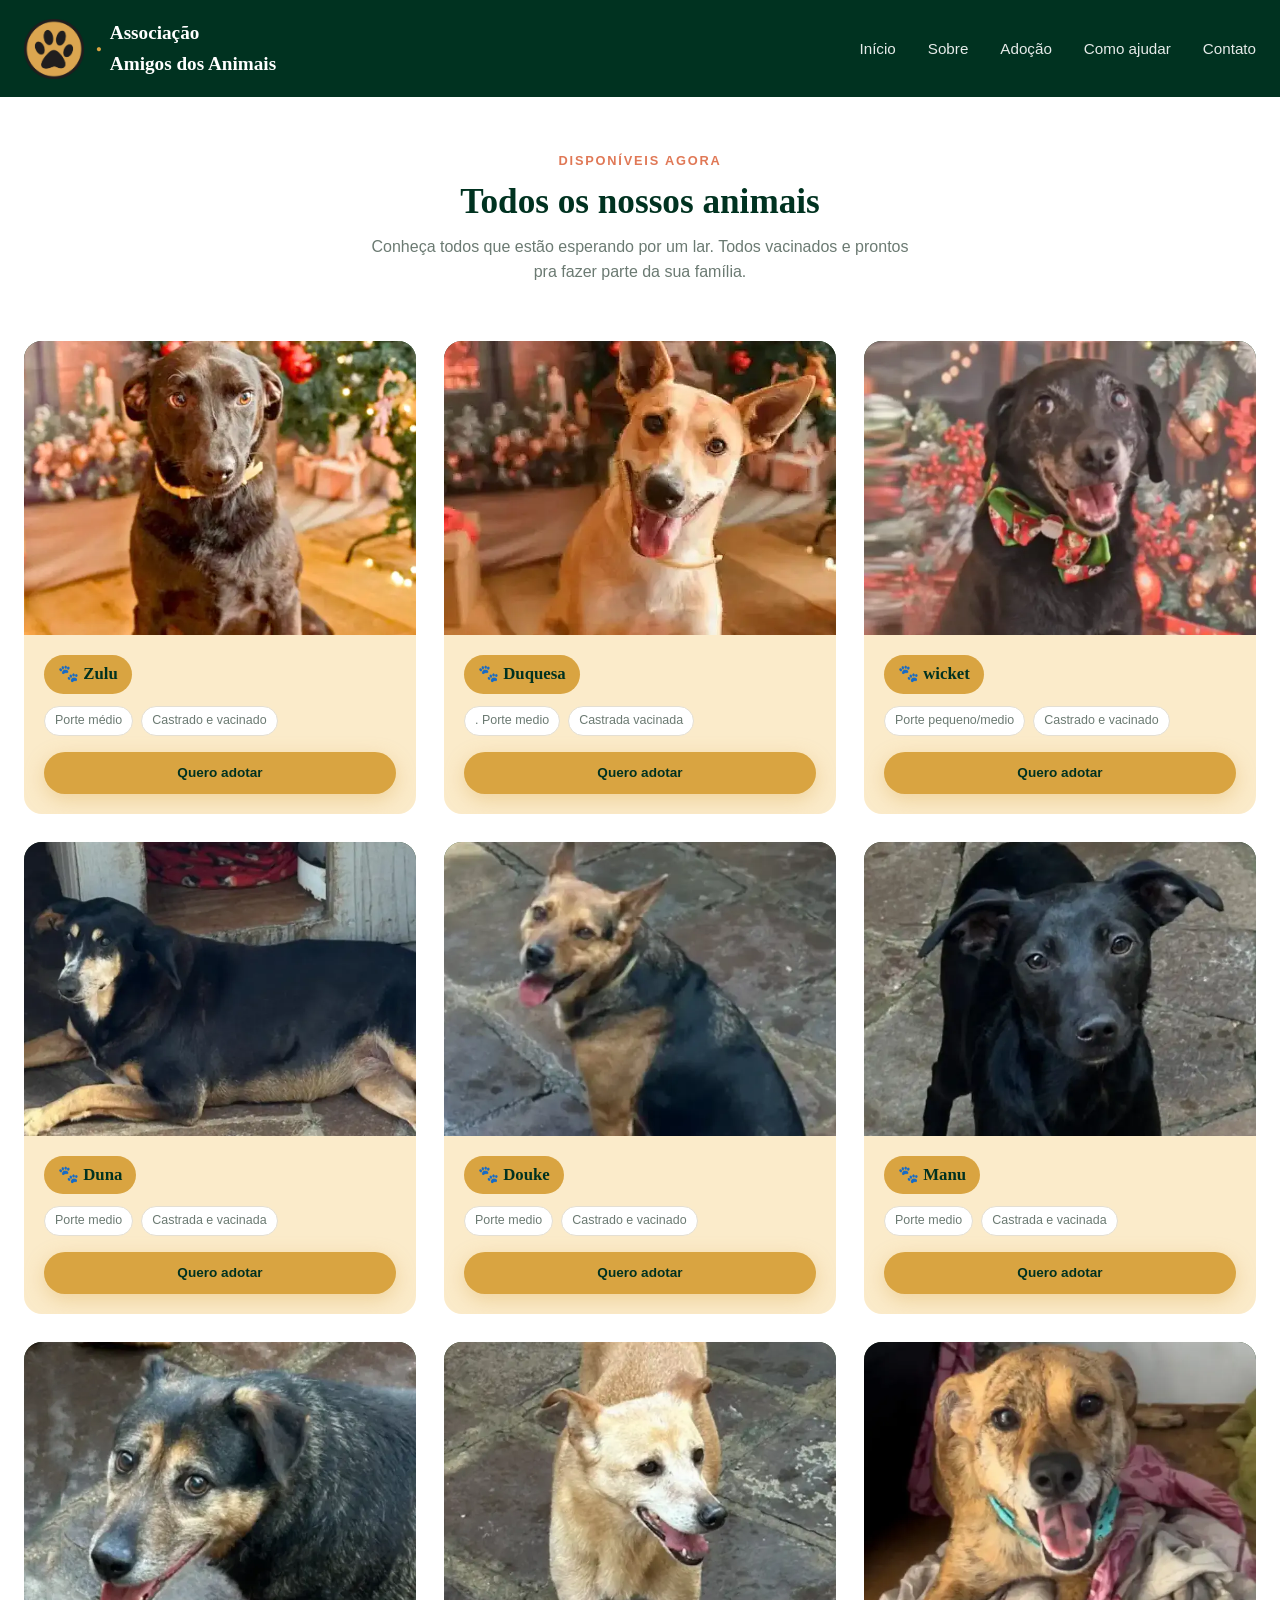
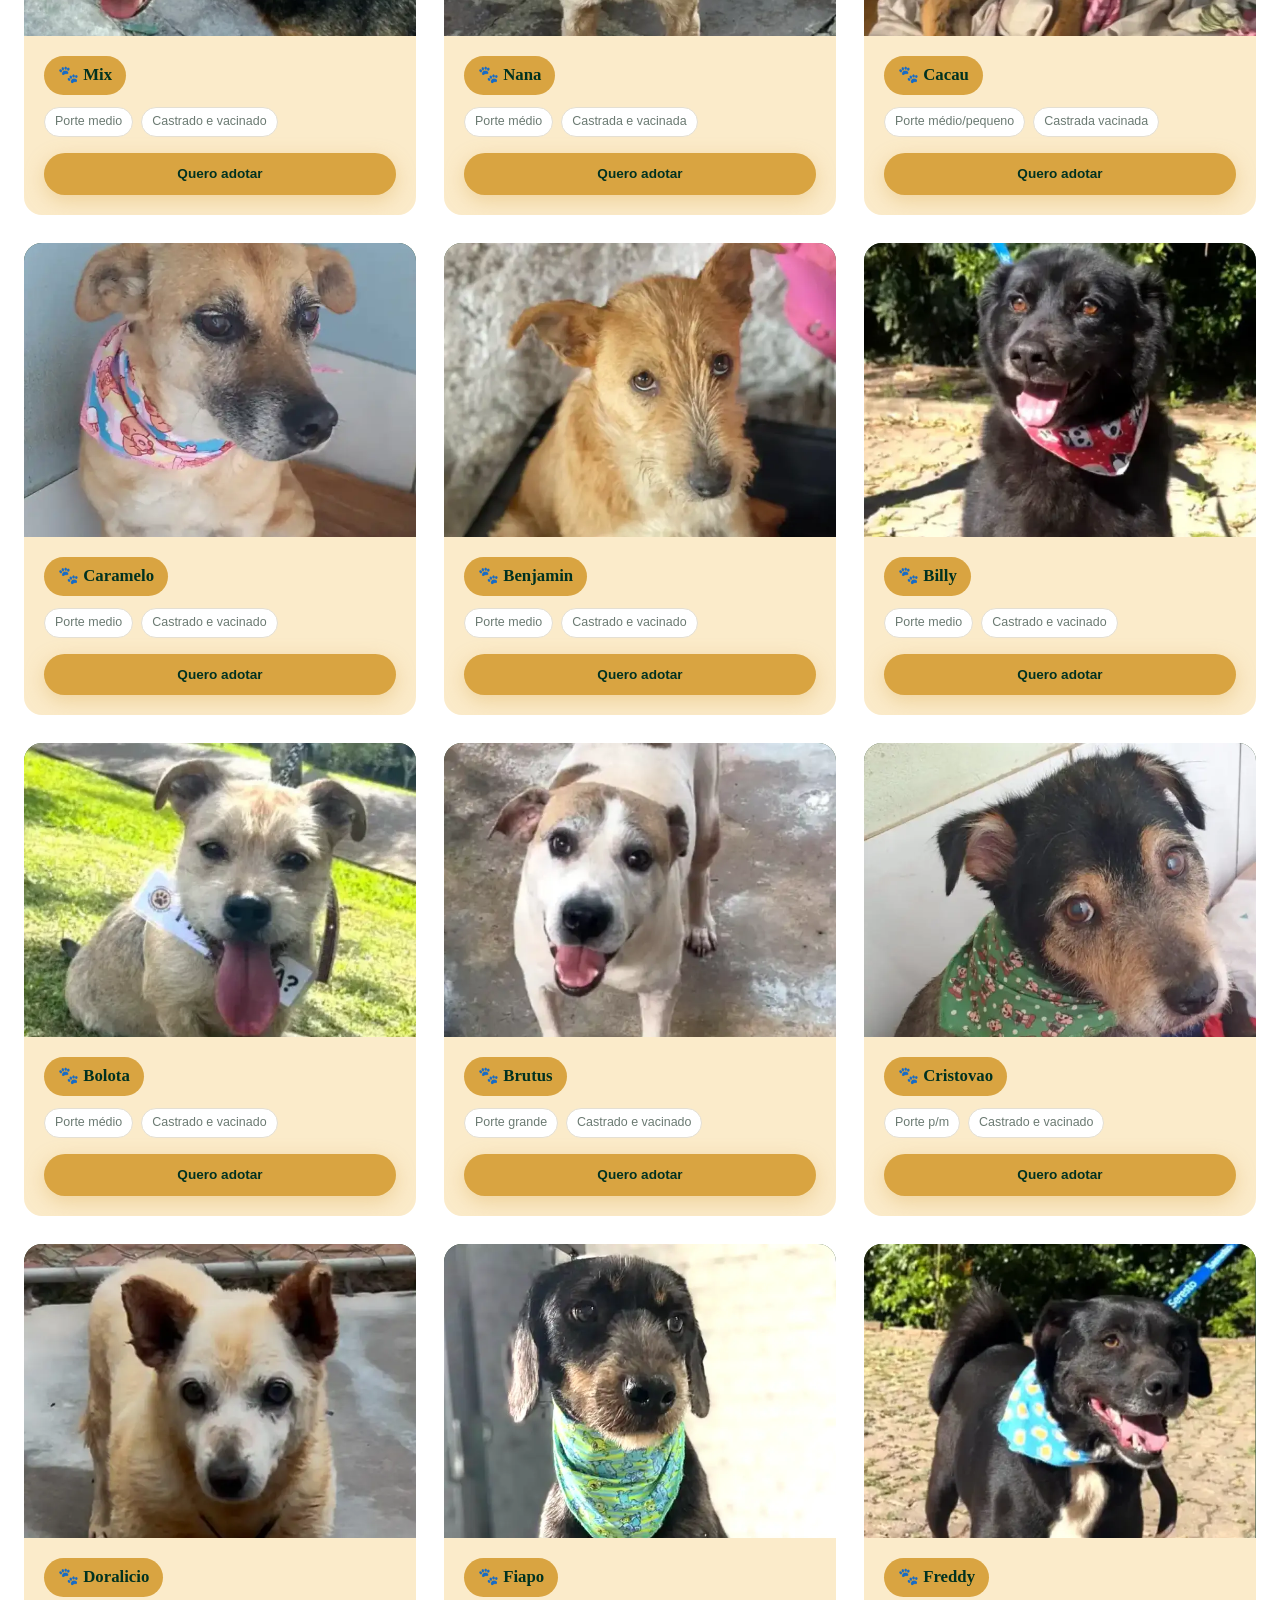
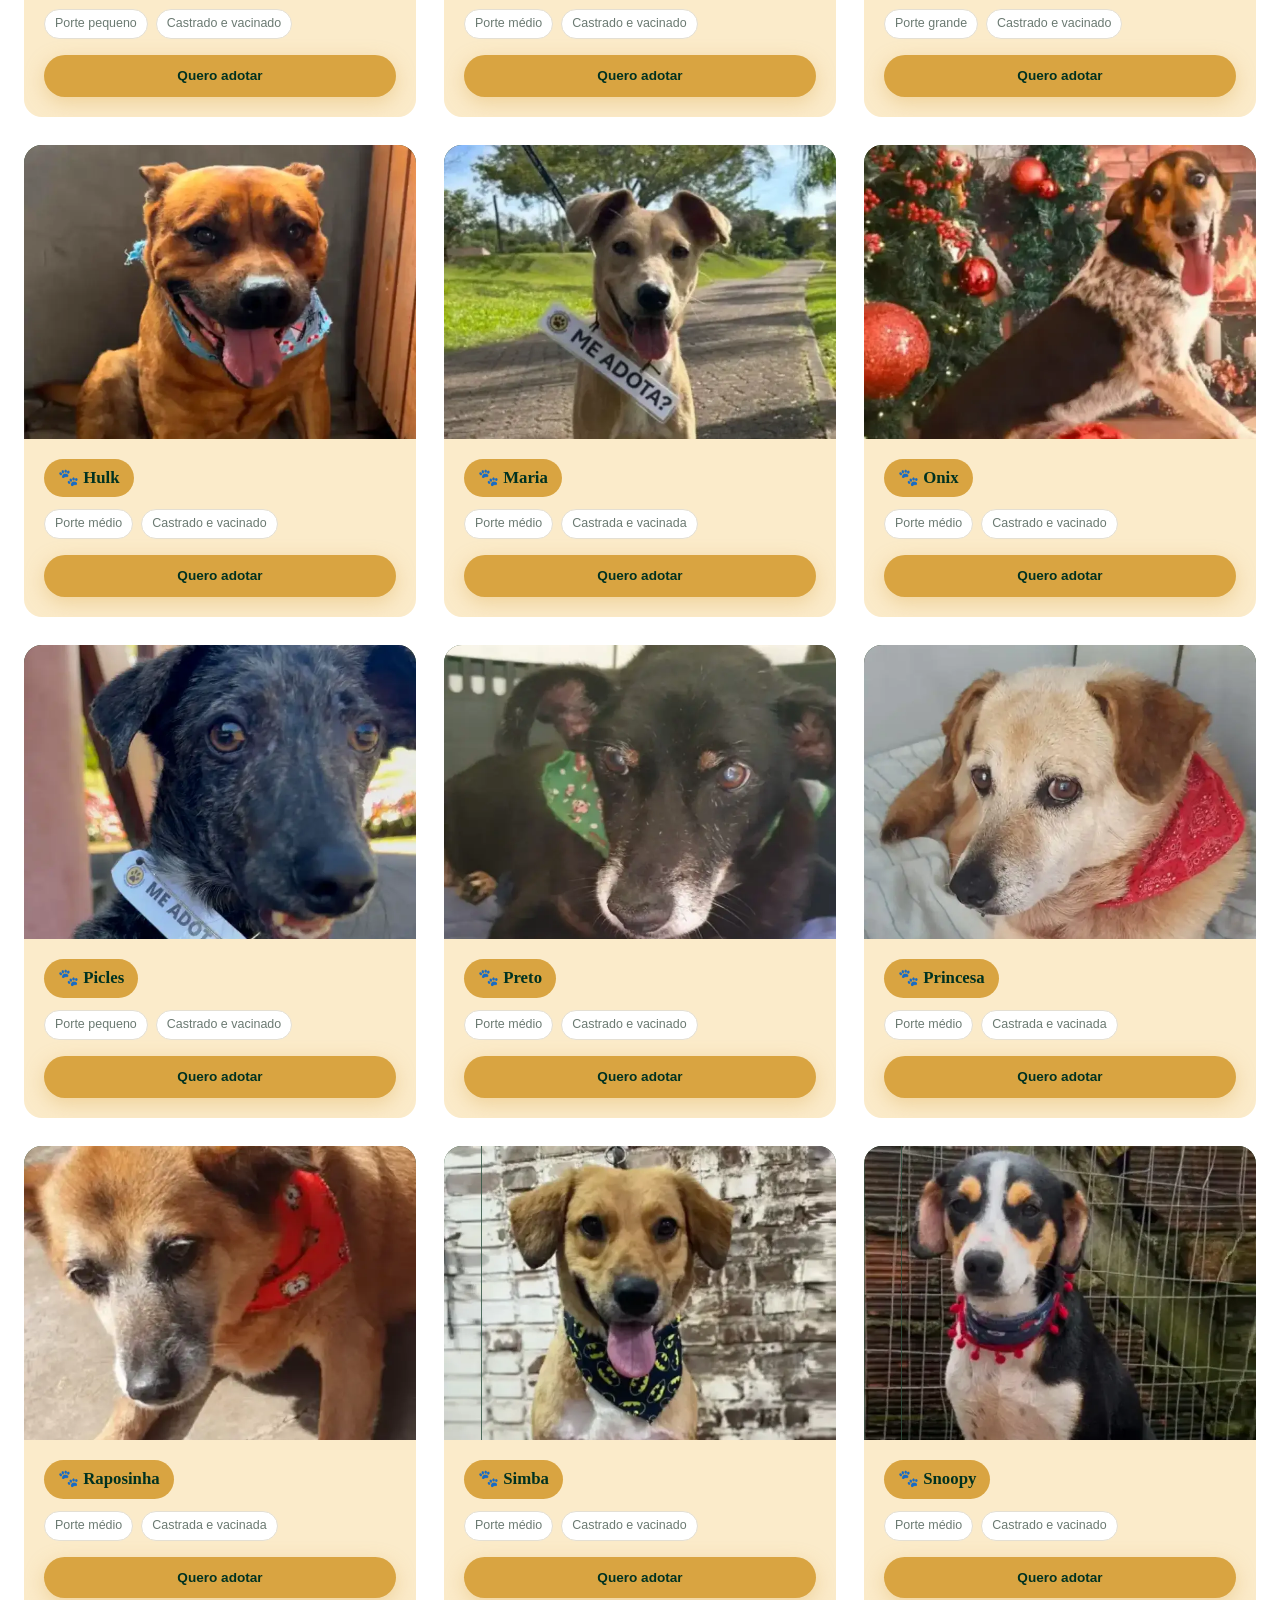
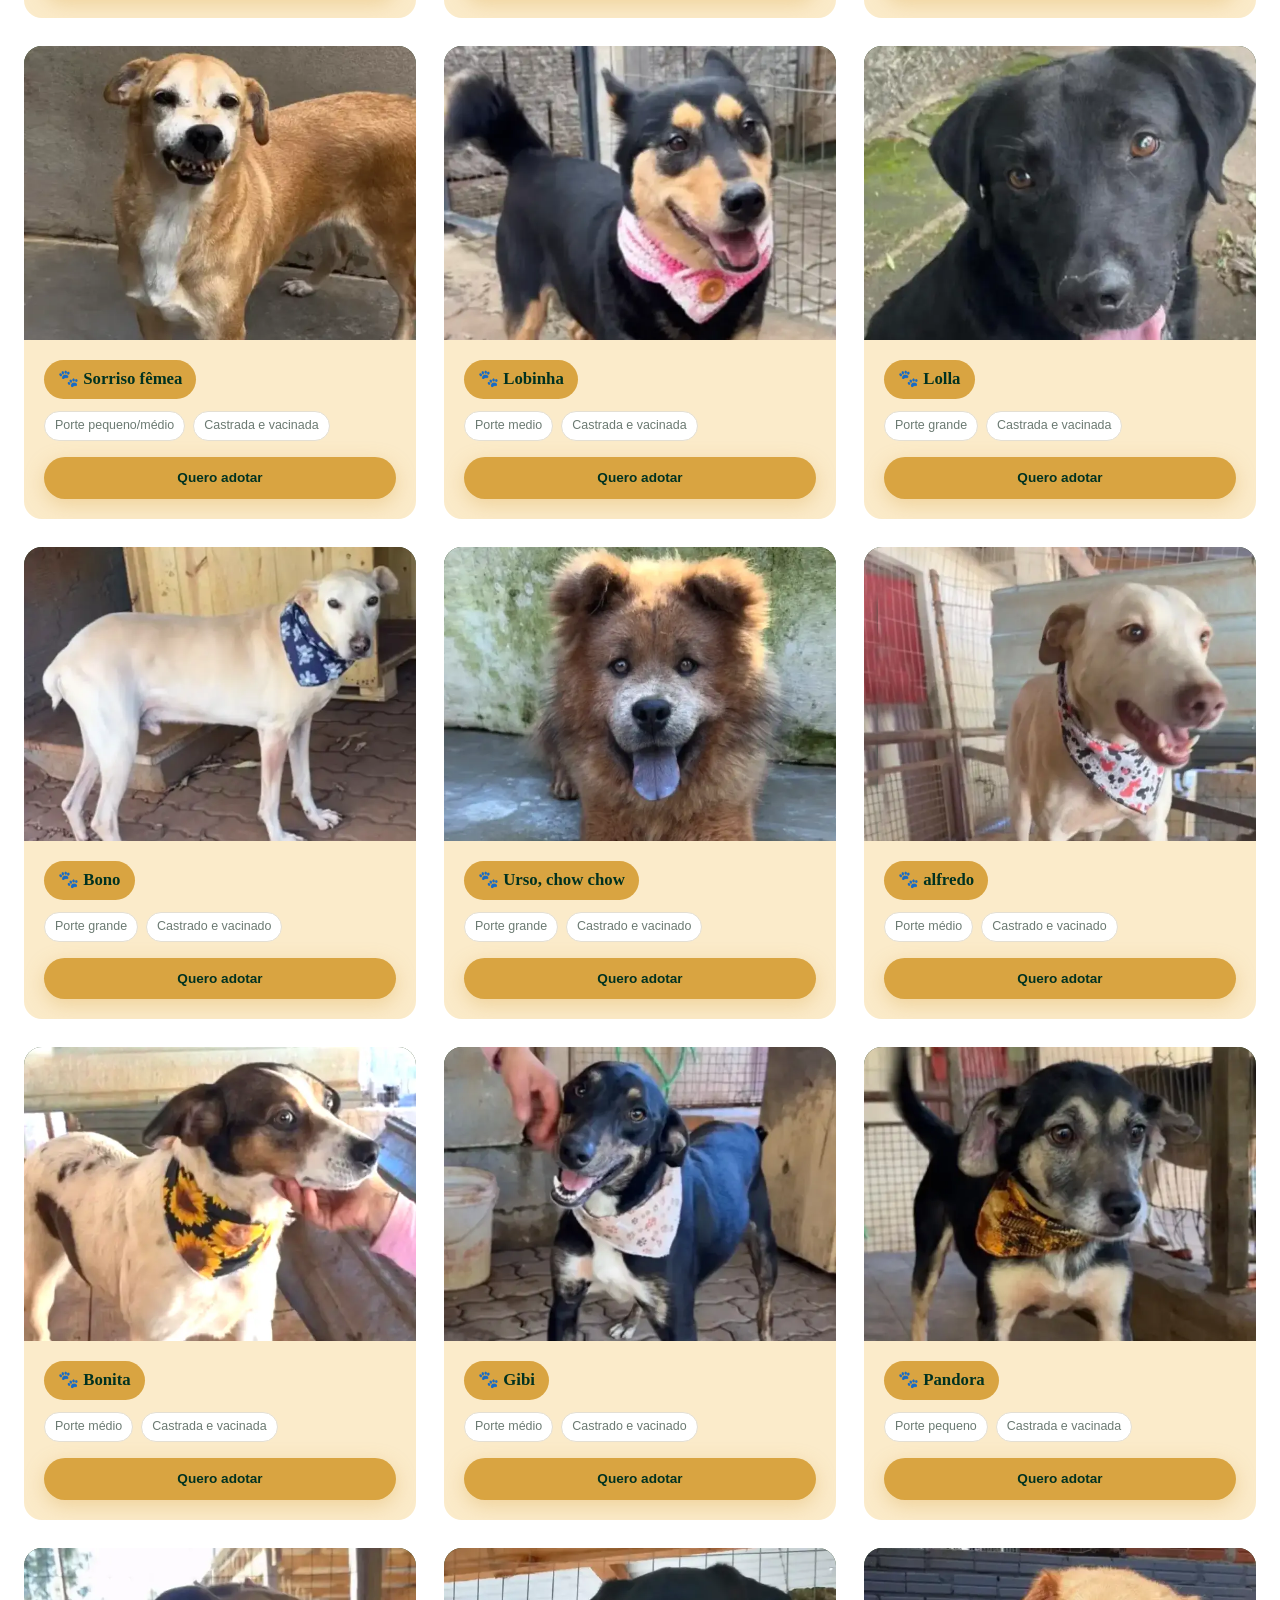
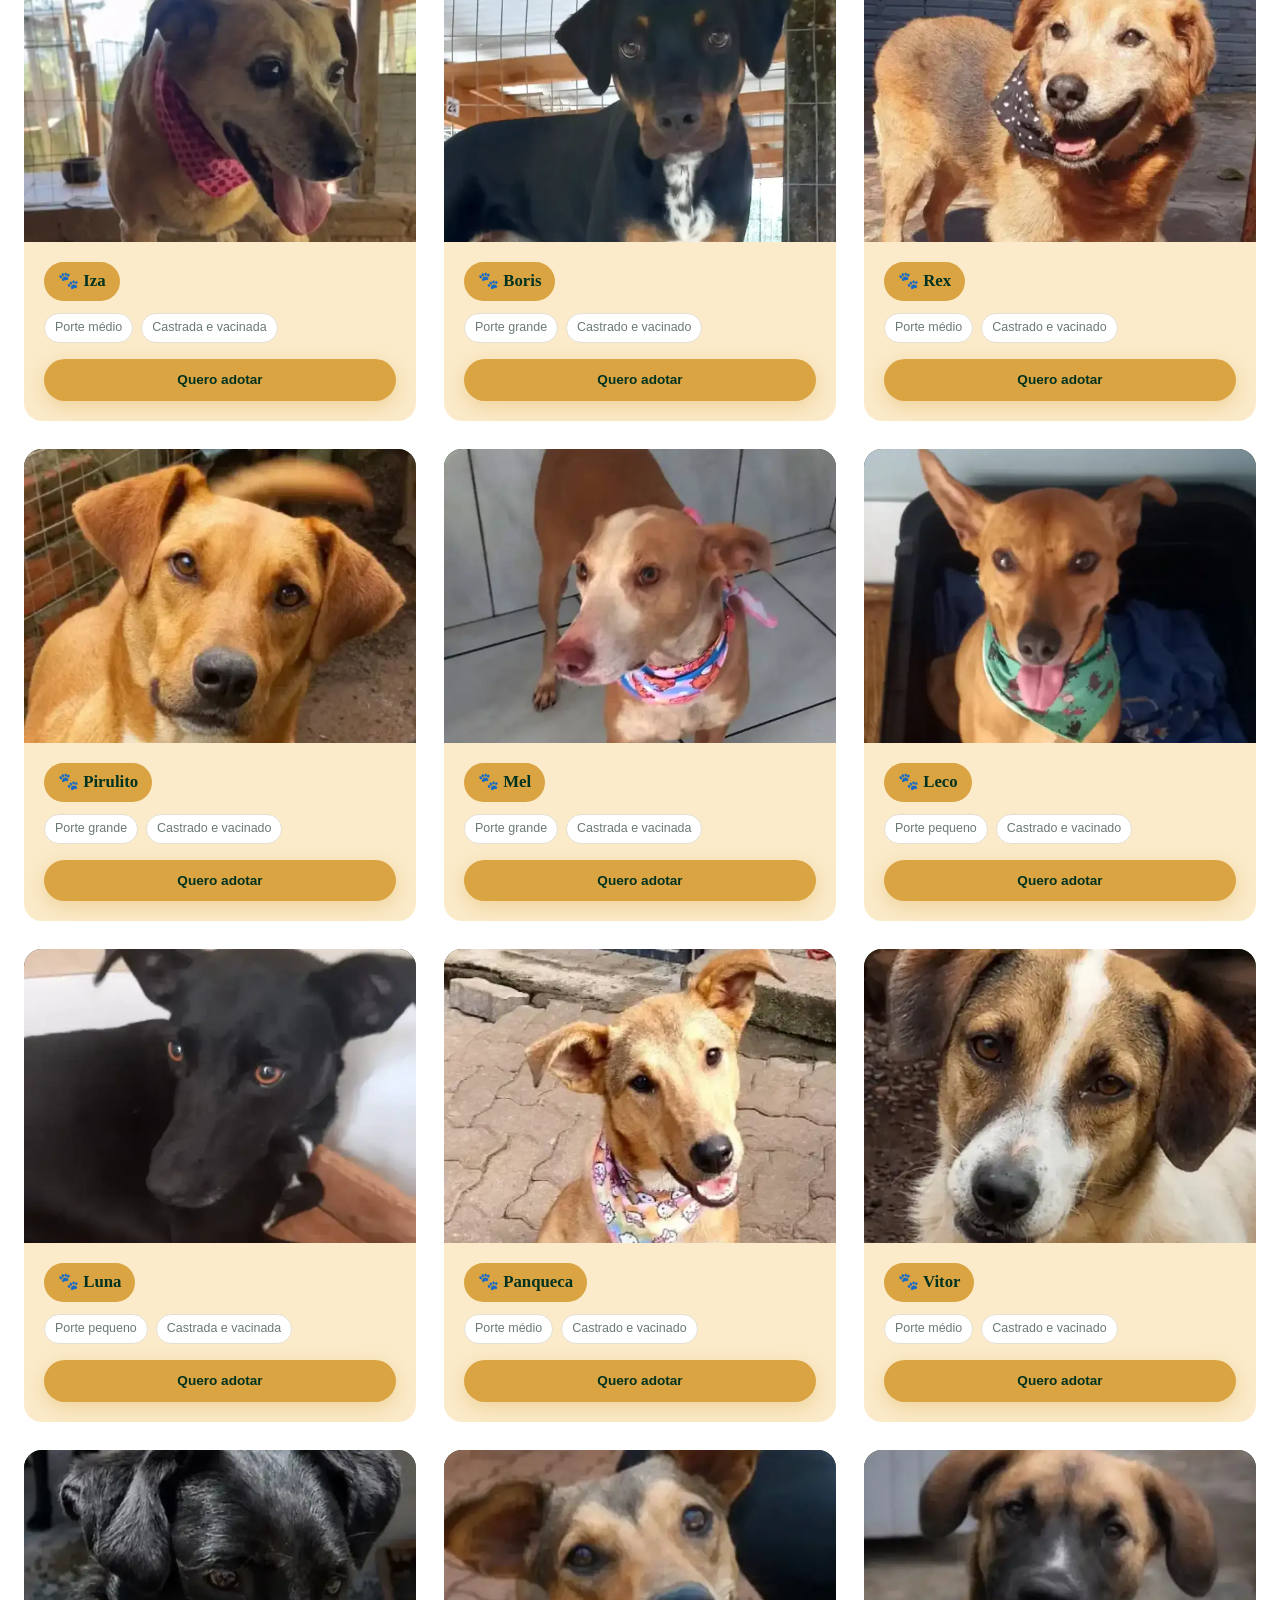
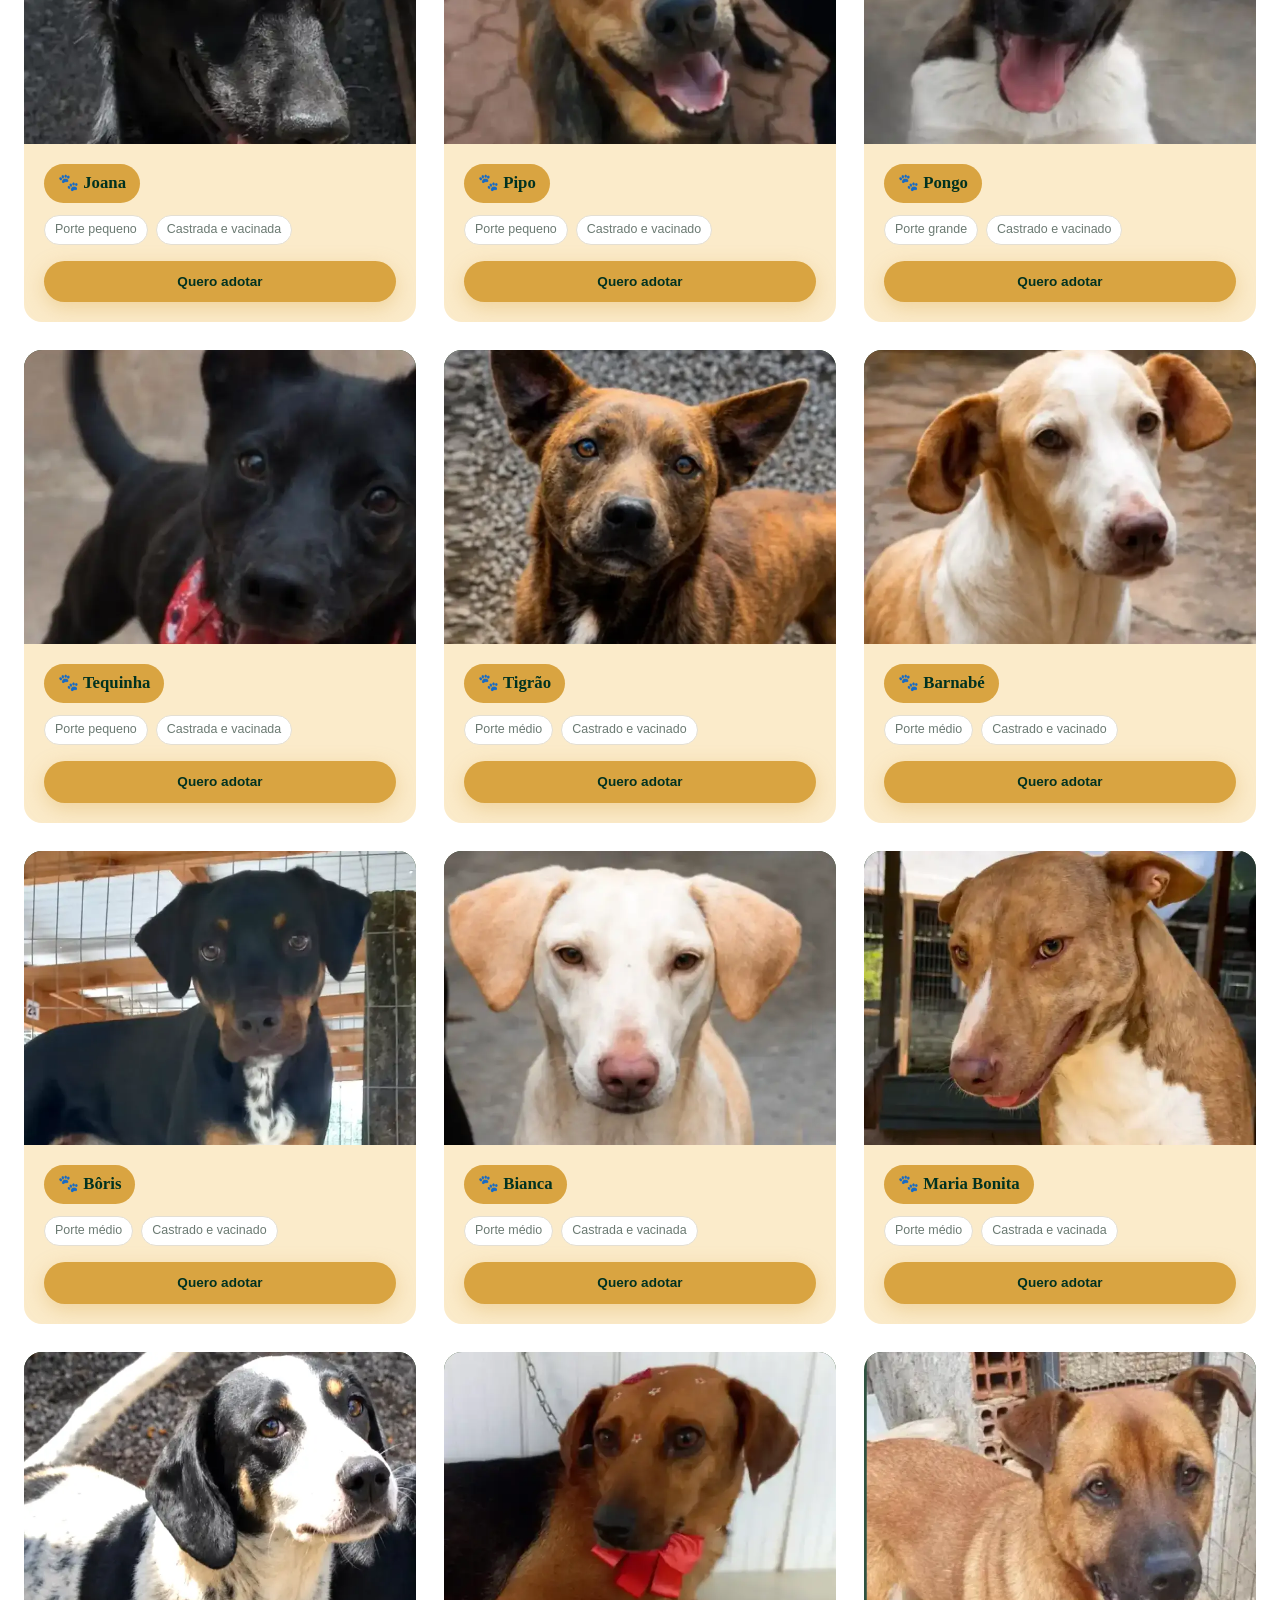
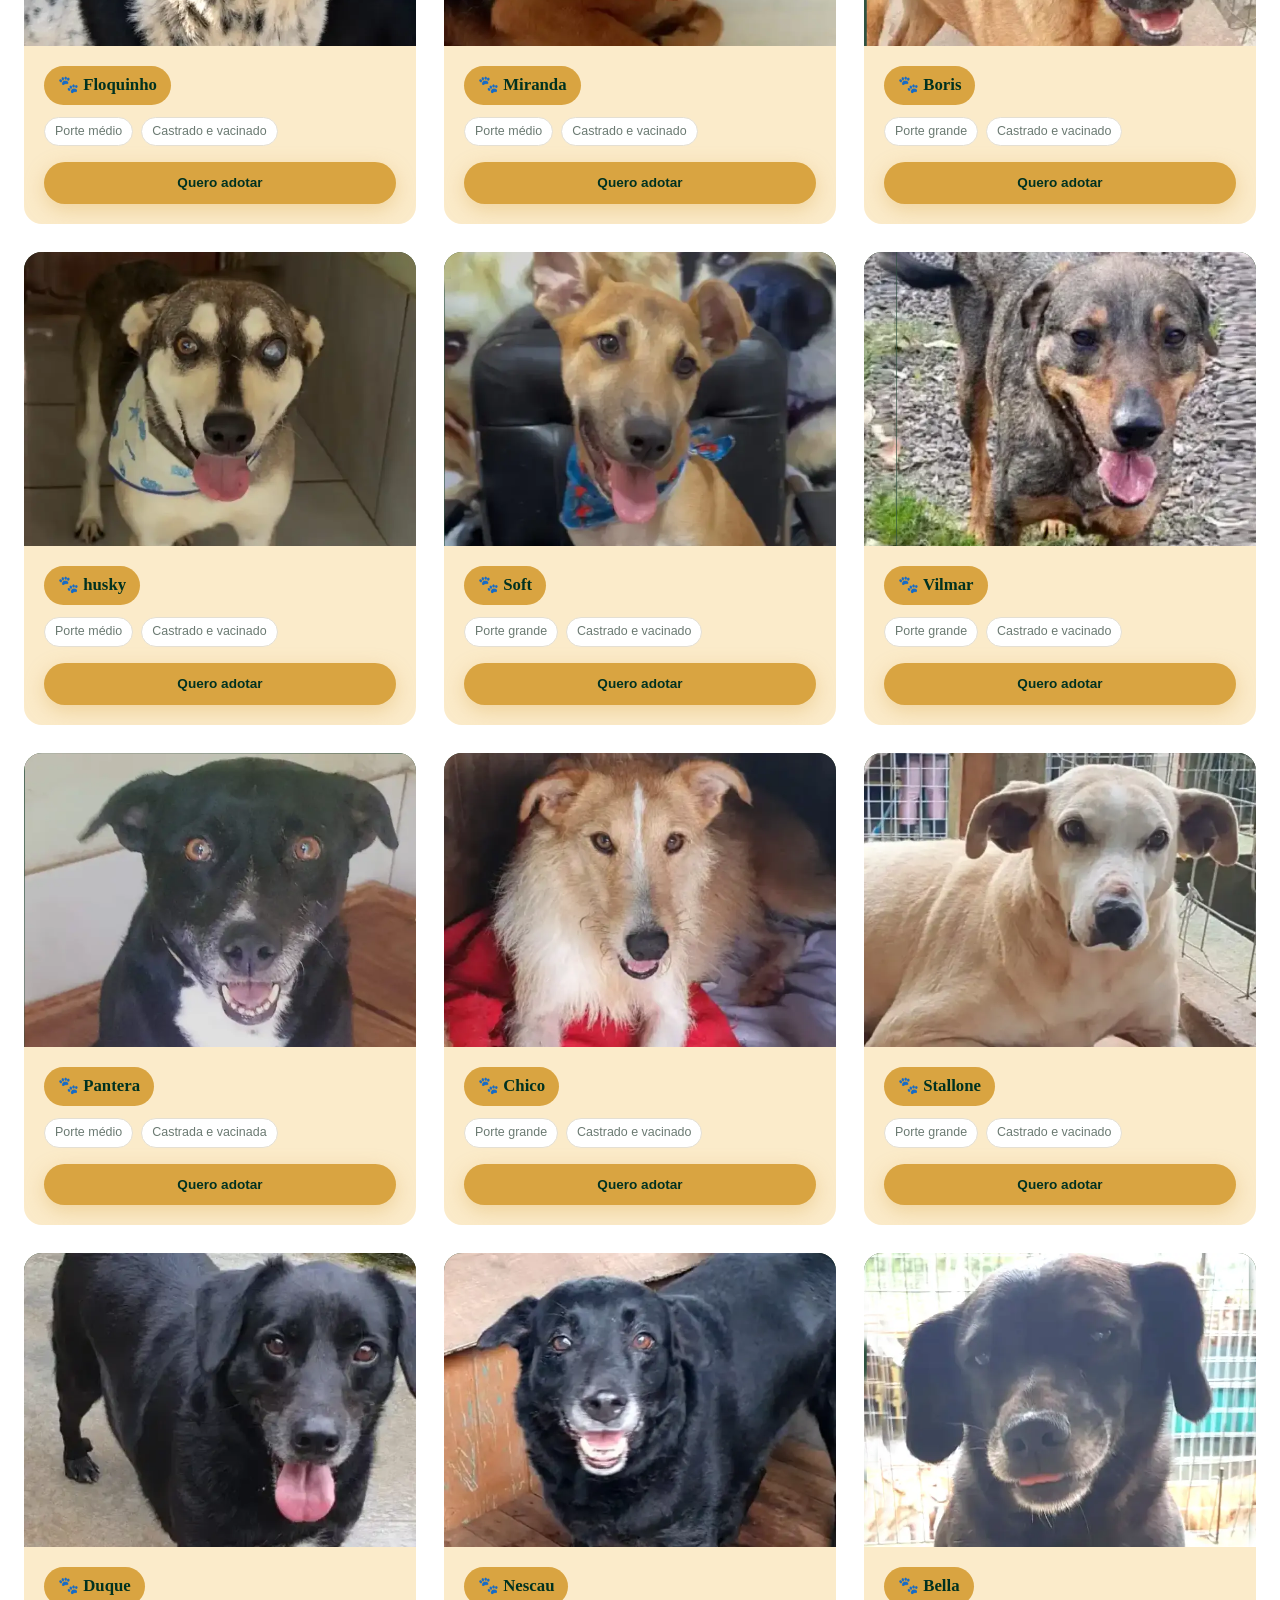
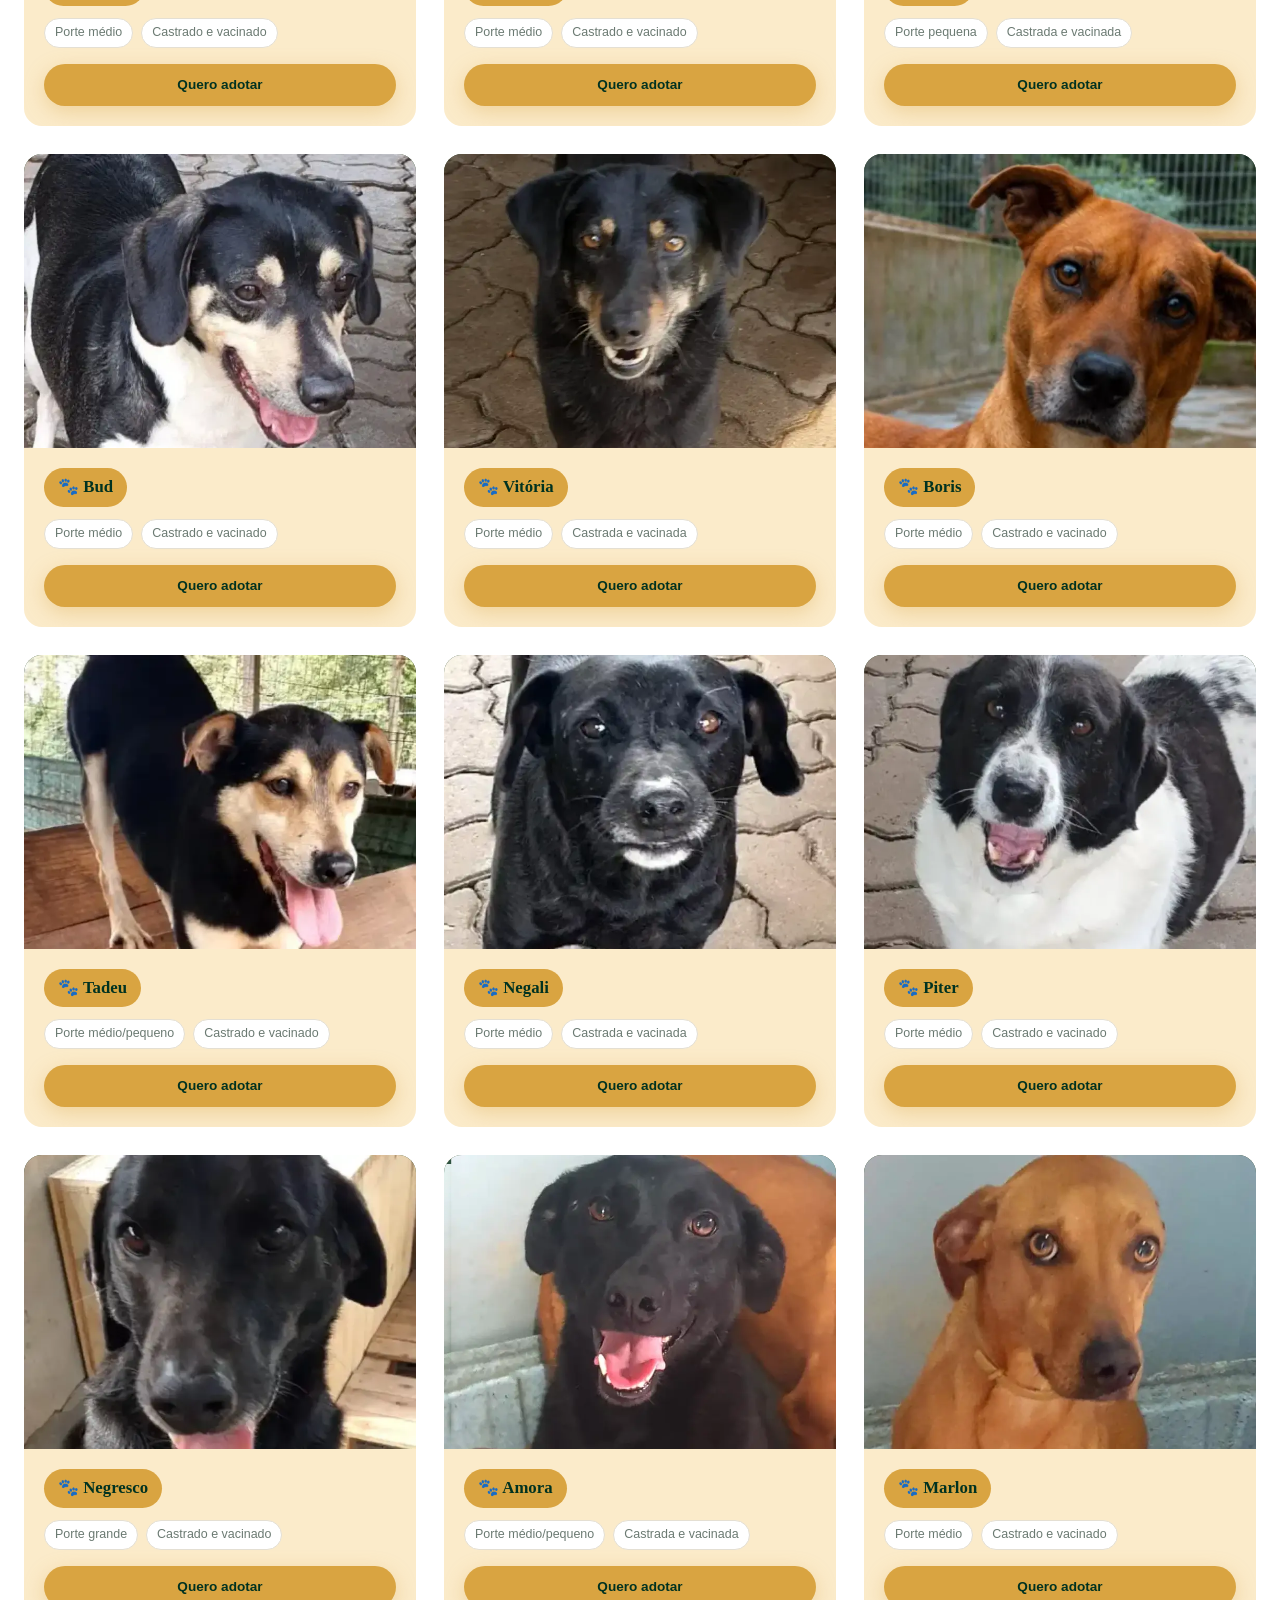
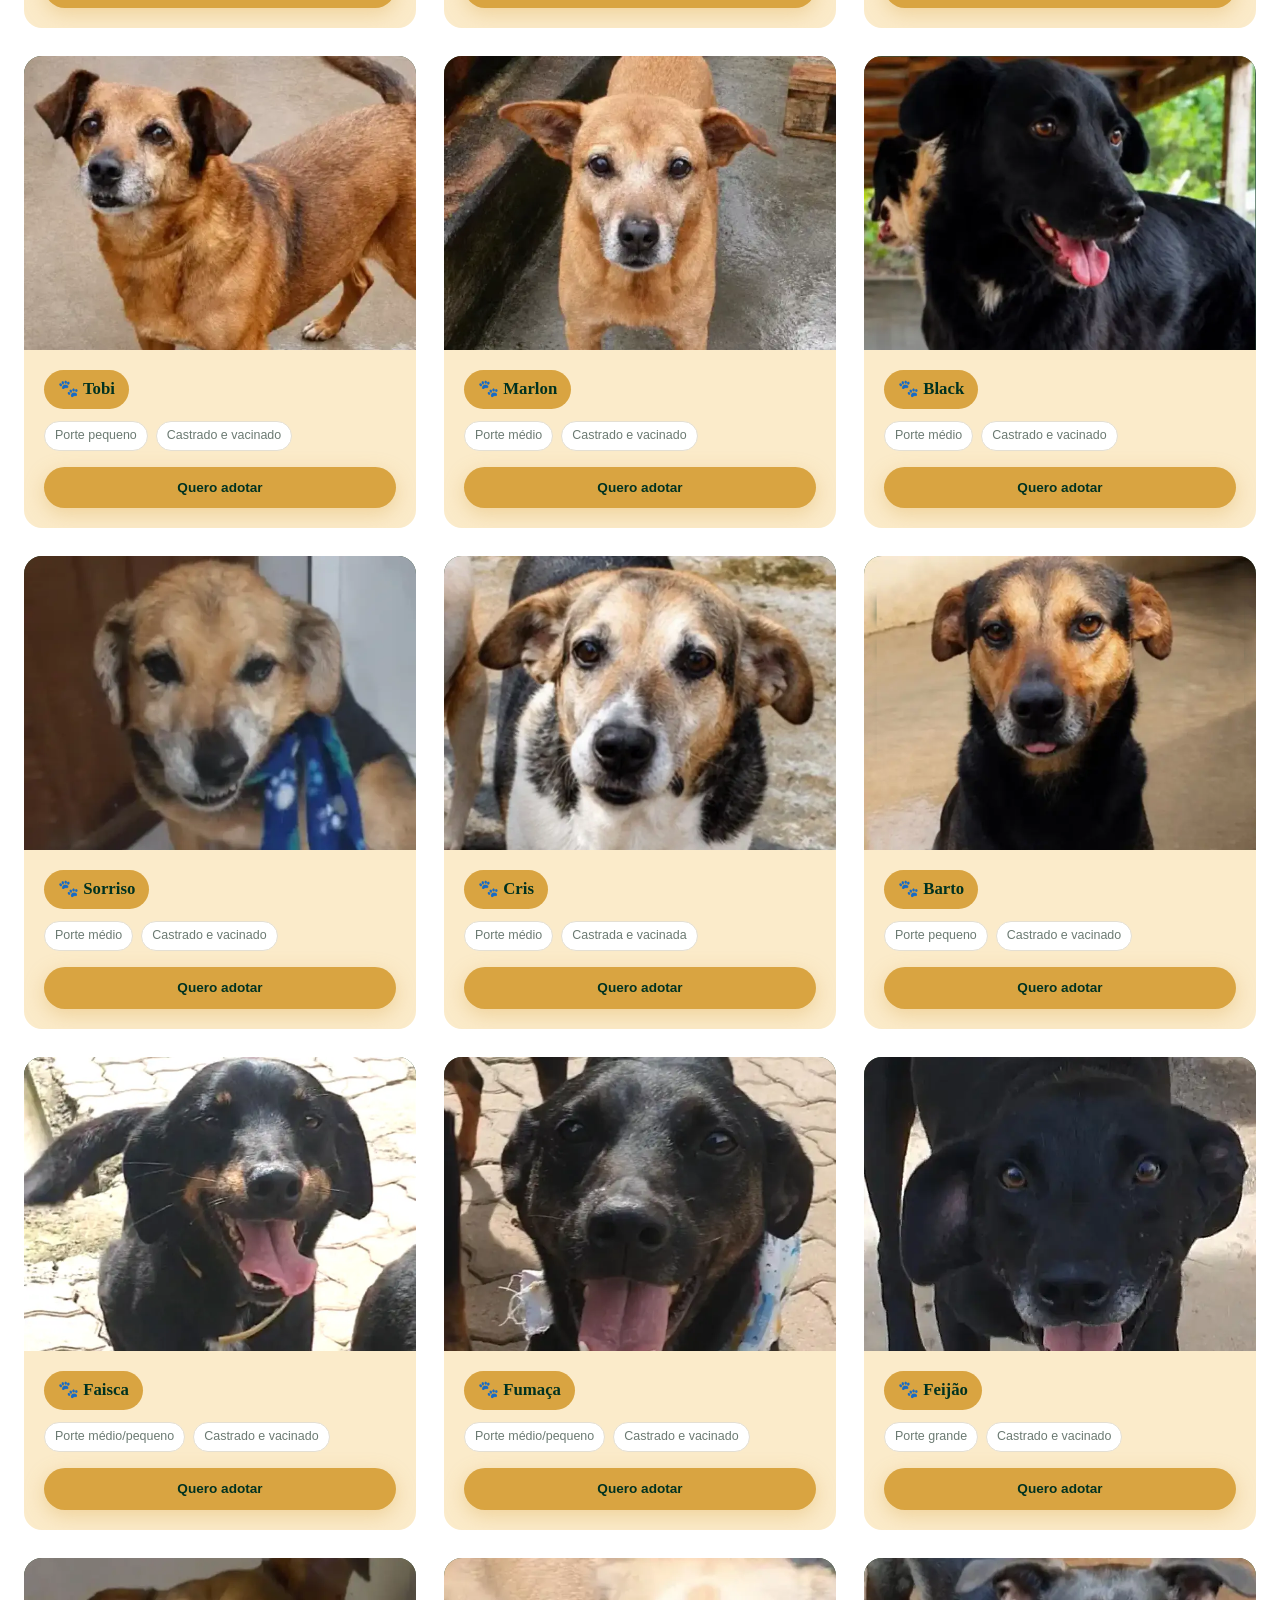
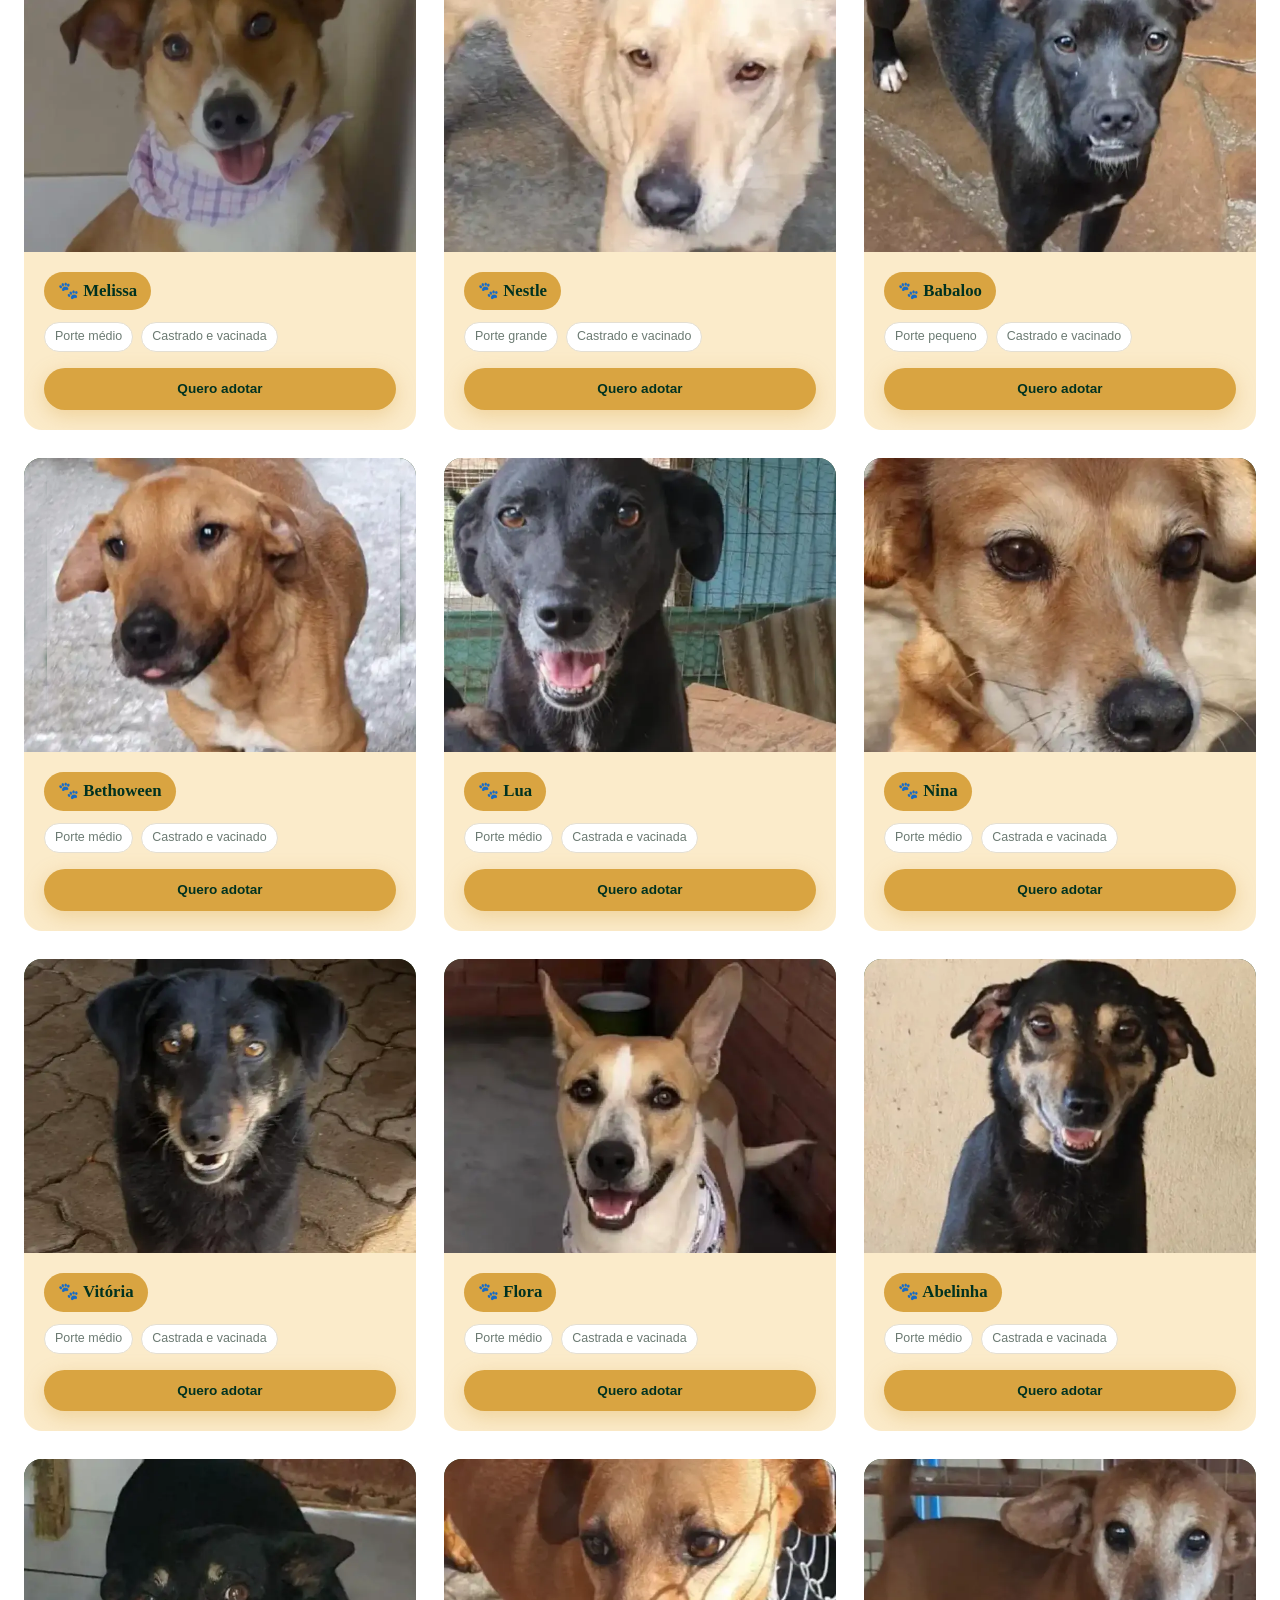
==== commit c9be4577: "novos ajustes" ====
--- a/adocao.html
+++ b/adocao.html
@@ -527,7 +527,7 @@
             <span class="tag-nome">🐾 Bonita</span>
             <div class="card-detalhes">
               <span class="pill">Porte médio</span>
-              <span class="pill">Castrada e vacinado</span>
+              <span class="pill">Castrada e vacinada</span>
             </div>
             <a href="index.html#contato" class="btn btn-primario">Quero adotar</a>
           </div>
@@ -904,97 +904,419 @@
             <span class="tag-nome">🐾 Pantera</span>
             <div class="card-detalhes">
               <span class="pill">Porte médio</span>
+              <span class="pill">Castrada e vacinada</span>
+            </div>
+            <a href="index.html#contato" class="btn btn-primario">Quero adotar</a>
+          </div>
+        </div>
+
+           <div class="card-animal">
+          <div class="card-foto">
+            <img src="imagens/animais/chico.webp" loading="lazy" alt="animais para adoção"/>
+          </div>
+          <div class="card-info">
+            <span class="tag-nome">🐾 Chico</span>
+            <div class="card-detalhes">
+              <span class="pill">Porte grande</span>
+              <span class="pill">Castrado e vacinado</span>
+            </div>
+            <a href="index.html#contato" class="btn btn-primario">Quero adotar</a>
+          </div>
+        </div>
+
+           <div class="card-animal">
+          <div class="card-foto">
+            <img src="imagens/animais/stallone.webp" loading="lazy" alt="animais para adoção"/>
+          </div>
+          <div class="card-info">
+            <span class="tag-nome">🐾 Stallone</span>
+            <div class="card-detalhes">
+              <span class="pill">Porte grande</span>
+              <span class="pill">Castrado e vacinado</span>
+            </div>
+            <a href="index.html#contato" class="btn btn-primario">Quero adotar</a>
+          </div>
+        </div>
+
+           <div class="card-animal">
+          <div class="card-foto">
+            <img src="imagens/animais/duque.webp" loading="lazy" alt="animais para adoção"/>
+          </div>
+          <div class="card-info">
+            <span class="tag-nome">🐾 Duque</span>
+            <div class="card-detalhes">
+              <span class="pill">Porte médio</span>
+              <span class="pill">Castrado e vacinado</span>
+            </div>
+            <a href="index.html#contato" class="btn btn-primario">Quero adotar</a>
+          </div>
+        </div>
+
+           <div class="card-animal">
+          <div class="card-foto">
+            <img src="imagens/animais/nescau.webp" loading="lazy" alt="Wicket" />
+          </div>
+          <div class="card-info">
+            <span class="tag-nome">🐾 Nescau</span>
+            <div class="card-detalhes">
+              <span class="pill">Porte médio</span>
+              <span class="pill">Castrado e vacinado</span>
+            </div>
+            <a href="index.html#contato" class="btn btn-primario">Quero adotar</a>
+          </div>
+        </div>
+
+           <div class="card-animal">
+          <div class="card-foto">
+            <img src="imagens/animais/bella.webp" loading="lazy" alt="animais para adoção"/>
+          </div>
+          <div class="card-info">
+            <span class="tag-nome">🐾 Bella</span>
+            <div class="card-detalhes">
+              <span class="pill">Porte pequena</span>
+              <span class="pill">Castrada e vacinada</span>
+            </div>
+            <a href="index.html#contato" class="btn btn-primario">Quero adotar</a>
+          </div>
+        </div>
+
+           <div class="card-animal">
+          <div class="card-foto">
+            <img src="imagens/animais/bud.webp" loading="lazy" alt="animais para adoção"/>
+          </div>
+          <div class="card-info">
+            <span class="tag-nome">🐾 Bud</span>
+            <div class="card-detalhes">
+              <span class="pill">Porte médio</span>
+              <span class="pill">Castrado e vacinado</span>
+            </div>
+            <a href="index.html#contato" class="btn btn-primario">Quero adotar</a>
+          </div>
+        </div>
+
+           <div class="card-animal">
+          <div class="card-foto">
+            <img src="imagens/animais/vitoria.webp" loading="lazy" alt="animais para adoção"/>
+          </div>
+          <div class="card-info">
+            <span class="tag-nome">🐾 Vitória</span>
+            <div class="card-detalhes">
+              <span class="pill">Porte médio</span>
+              <span class="pill">Castrada e vacinada</span>
+            </div>
+            <a href="index.html#contato" class="btn btn-primario">Quero adotar</a>
+          </div>
+        </div>
+
+           <div class="card-animal">
+          <div class="card-foto">
+            <img src="imagens/animais/boris-2.webp" loading="lazy" alt="animais para adoção"/>
+          </div>
+          <div class="card-info">
+            <span class="tag-nome">🐾 Boris</span>
+            <div class="card-detalhes">
+              <span class="pill">Porte médio</span>
+              <span class="pill">Castrado e vacinado</span>
+            </div>
+            <a href="index.html#contato" class="btn btn-primario">Quero adotar</a>
+          </div>
+        </div>
+
+          <div class="card-animal">
+          <div class="card-foto">
+            <img src="imagens/animais/tadeu.webp" loading="lazy" alt="animais para adoção"/>
+          </div>
+          <div class="card-info">
+            <span class="tag-nome">🐾 Tadeu</span>
+            <div class="card-detalhes">
+              <span class="pill">Porte médio/pequeno</span>
+              <span class="pill">Castrado e vacinado</span>
+            </div>
+            <a href="index.html#contato" class="btn btn-primario">Quero adotar</a>
+          </div>
+        </div>
+
+          <div class="card-animal">
+          <div class="card-foto">
+            <img src="imagens/animais/negali.webp" loading="lazy" alt="animais para adoção"/>
+          </div>
+          <div class="card-info">
+            <span class="tag-nome">🐾 Negali</span>
+            <div class="card-detalhes">
+              <span class="pill">Porte médio</span>
+              <span class="pill">Castrada e vacinada</span>
+            </div>
+            <a href="index.html#contato" class="btn btn-primario">Quero adotar</a>
+          </div>
+        </div>
+
+          <div class="card-animal">
+          <div class="card-foto">
+            <img src="imagens/animais/piter.webp" loading="lazy" alt="animais para adoção"/>
+          </div>
+          <div class="card-info">
+            <span class="tag-nome">🐾 Piter</span>
+            <div class="card-detalhes">
+              <span class="pill">Porte médio</span>
+              <span class="pill">Castrado e vacinado</span>
+            </div>
+            <a href="index.html#contato" class="btn btn-primario">Quero adotar</a>
+          </div>
+        </div>
+
+          <div class="card-animal">
+          <div class="card-foto">
+            <img src="imagens/animais/negresco.webp" loading="lazy" alt="animais para adoção"/>
+          </div>
+          <div class="card-info">
+            <span class="tag-nome">🐾 Negresco</span>
+            <div class="card-detalhes">
+              <span class="pill">Porte grande</span>
+              <span class="pill">Castrado e vacinado</span>
+            </div>
+            <a href="index.html#contato" class="btn btn-primario">Quero adotar</a>
+          </div>
+        </div>
+
+          <div class="card-animal">
+          <div class="card-foto">
+            <img src="imagens/animais/amora.webp" loading="lazy" alt="animais para adoção"/>
+          </div>
+          <div class="card-info">
+            <span class="tag-nome">🐾 Amora</span>
+            <div class="card-detalhes">
+              <span class="pill">Porte médio/pequeno</span>
+              <span class="pill">Castrada e vacinada</span>
+            </div>
+            <a href="index.html#contato" class="btn btn-primario">Quero adotar</a>
+          </div>
+        </div>
+
+          <div class="card-animal">
+          <div class="card-foto">
+            <img src="imagens/animais/marlon.webp" loading="lazy" alt="animais para adoção"/>
+          </div>
+          <div class="card-info">
+            <span class="tag-nome">🐾 Marlon</span>
+            <div class="card-detalhes">
+              <span class="pill">Porte médio</span>
+              <span class="pill">Castrado e vacinado</span>
+            </div>
+            <a href="index.html#contato" class="btn btn-primario">Quero adotar</a>
+          </div>
+        </div>
+
+          <div class="card-animal">
+          <div class="card-foto">
+            <img src="imagens/animais/tobi.webp" loading="lazy" alt="animais para adoção"/>
+          </div>
+          <div class="card-info">
+            <span class="tag-nome">🐾 Tobi</span>
+            <div class="card-detalhes">
+              <span class="pill">Porte pequeno</span>
+              <span class="pill">Castrado e vacinado</span>
+            </div>
+            <a href="index.html#contato" class="btn btn-primario">Quero adotar</a>
+          </div>
+        </div>
+
+          <div class="card-animal">
+          <div class="card-foto">
+            <img src="imagens/animais/marlon2.webp" loading="lazy" alt="animais para adoção"/>
+          </div>
+          <div class="card-info">
+            <span class="tag-nome">🐾 Marlon</span>
+            <div class="card-detalhes">
+              <span class="pill">Porte médio</span>
+              <span class="pill">Castrado e vacinado</span>
+            </div>
+            <a href="index.html#contato" class="btn btn-primario">Quero adotar</a>
+          </div>
+        </div>
+
+          <div class="card-animal">
+          <div class="card-foto">
+            <img src="imagens/animais/black.webp" loading="lazy" alt="animais para adoção"/>
+          </div>
+          <div class="card-info">
+            <span class="tag-nome">🐾 Black</span>
+            <div class="card-detalhes">
+              <span class="pill">Porte médio</span>
+              <span class="pill">Castrado e vacinado</span>
+            </div>
+            <a href="index.html#contato" class="btn btn-primario">Quero adotar</a>
+          </div>
+        </div>
+
+          <div class="card-animal">
+          <div class="card-foto">
+            <img src="imagens/animais/sorriso2.webp" loading="lazy" alt="animais para adoção"/>
+          </div>
+          <div class="card-info">
+            <span class="tag-nome">🐾 Sorriso</span>
+            <div class="card-detalhes">
+              <span class="pill">Porte médio</span>
+              <span class="pill">Castrado e vacinado</span>
+            </div>
+            <a href="index.html#contato" class="btn btn-primario">Quero adotar</a>
+          </div>
+        </div>
+
+          <div class="card-animal">
+          <div class="card-foto">
+            <img src="imagens/animais/cris.webp" loading="lazy" alt="animais para adoção"/>
+          </div>
+          <div class="card-info">
+            <span class="tag-nome">🐾 Cris</span>
+            <div class="card-detalhes">
+              <span class="pill">Porte médio</span>
+              <span class="pill">Castrada e vacinada</span>
+            </div>
+            <a href="index.html#contato" class="btn btn-primario">Quero adotar</a>
+          </div>
+        </div>
+
+          <div class="card-animal">
+          <div class="card-foto">
+            <img src="imagens/animais/barto.webp" loading="lazy" alt="animais para adoção"/>
+          </div>
+          <div class="card-info">
+            <span class="tag-nome">🐾 Barto</span>
+            <div class="card-detalhes">
+              <span class="pill">Porte pequeno</span>
+              <span class="pill">Castrado e vacinado</span>
+            </div>
+            <a href="index.html#contato" class="btn btn-primario">Quero adotar</a>
+          </div>
+        </div>
+
+          <div class="card-animal">
+          <div class="card-foto">
+            <img src="imagens/animais/faisca.webp" loading="lazy" alt="animais para adoção"/>
+          </div>
+          <div class="card-info">
+            <span class="tag-nome">🐾 Faisca</span>
+            <div class="card-detalhes">
+              <span class="pill">Porte médio/pequeno</span>
+              <span class="pill">Castrado e vacinado</span>
+            </div>
+            <a href="index.html#contato" class="btn btn-primario">Quero adotar</a>
+          </div>
+        </div>
+
+          <div class="card-animal">
+          <div class="card-foto">
+            <img src="imagens/animais/fumaça.webp" loading="lazy" alt="animais para adoção"/>
+          </div>
+          <div class="card-info">
+            <span class="tag-nome">🐾 Fumaça</span>
+            <div class="card-detalhes">
+              <span class="pill">Porte médio/pequeno</span>
+              <span class="pill">Castrado e vacinado</span>
+            </div>
+            <a href="index.html#contato" class="btn btn-primario">Quero adotar</a>
+          </div>
+        </div>
+
+          <div class="card-animal">
+          <div class="card-foto">
+            <img src="imagens/animais/feijao.webp" loading="lazy" alt="animais para adoção"/>
+          </div>
+          <div class="card-info">
+            <span class="tag-nome">🐾 Feijão</span>
+            <div class="card-detalhes">
+              <span class="pill">Porte grande</span>
+              <span class="pill">Castrado e vacinado</span>
+            </div>
+            <a href="index.html#contato" class="btn btn-primario">Quero adotar</a>
+          </div>
+        </div>
+
+          <div class="card-animal">
+          <div class="card-foto">
+            <img src="imagens/animais/melissa.webp" loading="lazy" alt="animais para adoção"/>
+          </div>
+          <div class="card-info">
+            <span class="tag-nome">🐾 Melissa</span>
+            <div class="card-detalhes">
+              <span class="pill">Porte médio</span>
               <span class="pill">Castrado e vacinada</span>
             </div>
             <a href="index.html#contato" class="btn btn-primario">Quero adotar</a>
           </div>
         </div>
 
-           <div class="card-animal">
-          <div class="card-foto">
-            <img src="imagens/animais/chico.webp" loading="lazy" alt="animais para adoção"/>
-          </div>
-          <div class="card-info">
-            <span class="tag-nome">🐾 Chico</span>
-            <div class="card-detalhes">
-              <span class="pill">Porte grande</span>
-              <span class="pill">Castrado e vacinado</span>
-            </div>
-            <a href="index.html#contato" class="btn btn-primario">Quero adotar</a>
-          </div>
-        </div>
-
-           <div class="card-animal">
-          <div class="card-foto">
-            <img src="imagens/animais/stallone.webp" loading="lazy" alt="animais para adoção"/>
-          </div>
-          <div class="card-info">
-            <span class="tag-nome">🐾 Stallone</span>
-            <div class="card-detalhes">
-              <span class="pill">Porte grande</span>
-              <span class="pill">Castrado e vacinado</span>
-            </div>
-            <a href="index.html#contato" class="btn btn-primario">Quero adotar</a>
-          </div>
-        </div>
-
-           <div class="card-animal">
-          <div class="card-foto">
-            <img src="imagens/animais/duque.webp" loading="lazy" alt="animais para adoção"/>
-          </div>
-          <div class="card-info">
-            <span class="tag-nome">🐾 Duque</span>
-            <div class="card-detalhes">
-              <span class="pill">Porte médio</span>
-              <span class="pill">Castrado e vacinado</span>
-            </div>
-            <a href="index.html#contato" class="btn btn-primario">Quero adotar</a>
-          </div>
-        </div>
-
-           <div class="card-animal">
-          <div class="card-foto">
-            <img src="imagens/animais/nescau.webp" loading="lazy" alt="Wicket" />
-          </div>
-          <div class="card-info">
-            <span class="tag-nome">🐾 Nescau</span>
-            <div class="card-detalhes">
-              <span class="pill">Porte médio</span>
-              <span class="pill">Castrado e vacinado</span>
-            </div>
-            <a href="index.html#contato" class="btn btn-primario">Quero adotar</a>
-          </div>
-        </div>
-
-           <div class="card-animal">
-          <div class="card-foto">
-            <img src="imagens/animais/bella.webp" loading="lazy" alt="animais para adoção"/>
-          </div>
-          <div class="card-info">
-            <span class="tag-nome">🐾 Bella</span>
-            <div class="card-detalhes">
-              <span class="pill">Porte pequena</span>
-              <span class="pill">Castrada e vacinado</span>
-            </div>
-            <a href="index.html#contato" class="btn btn-primario">Quero adotar</a>
-          </div>
-        </div>
-
-           <div class="card-animal">
-          <div class="card-foto">
-            <img src="imagens/animais/bud.webp" loading="lazy" alt="animais para adoção"/>
-          </div>
-          <div class="card-info">
-            <span class="tag-nome">🐾 Bud</span>
-            <div class="card-detalhes">
-              <span class="pill">Porte médio</span>
-              <span class="pill">Castrado e vacinado</span>
-            </div>
-            <a href="index.html#contato" class="btn btn-primario">Quero adotar</a>
-          </div>
-        </div>
-
-           <div class="card-animal">
+          <div class="card-animal">
+          <div class="card-foto">
+            <img src="imagens/animais/nestle.webp" loading="lazy" alt="animais para adoção"/>
+          </div>
+          <div class="card-info">
+            <span class="tag-nome">🐾 Nestle</span>
+            <div class="card-detalhes">
+              <span class="pill">Porte grande</span>
+              <span class="pill">Castrado e vacinado</span>
+            </div>
+            <a href="index.html#contato" class="btn btn-primario">Quero adotar</a>
+          </div>
+        </div>
+
+          <div class="card-animal">
+          <div class="card-foto">
+            <img src="imagens/animais/babaloo.webp" loading="lazy" alt="animais para adoção"/>
+          </div>
+          <div class="card-info">
+            <span class="tag-nome">🐾 Babaloo</span>
+            <div class="card-detalhes">
+              <span class="pill">Porte pequeno</span>
+              <span class="pill">Castrado e vacinado</span>
+            </div>
+            <a href="index.html#contato" class="btn btn-primario">Quero adotar</a>
+          </div>
+        </div>
+
+          <div class="card-animal">
+          <div class="card-foto">
+            <img src="imagens/animais/bethoween.webp" loading="lazy" alt="animais para adoção"/>
+          </div>
+          <div class="card-info">
+            <span class="tag-nome">🐾 Bethoween</span>
+            <div class="card-detalhes">
+              <span class="pill">Porte médio</span>
+              <span class="pill">Castrado e vacinado</span>
+            </div>
+            <a href="index.html#contato" class="btn btn-primario">Quero adotar</a>
+          </div>
+        </div>
+
+          <div class="card-animal">
+          <div class="card-foto">
+            <img src="imagens/animais/lua.webp" loading="lazy" alt="animais para adoção"/>
+          </div>
+          <div class="card-info">
+            <span class="tag-nome">🐾 Lua</span>
+            <div class="card-detalhes">
+              <span class="pill">Porte médio</span>
+              <span class="pill">Castrada e vacinada</span>
+            </div>
+            <a href="index.html#contato" class="btn btn-primario">Quero adotar</a>
+          </div>
+        </div>
+
+          <div class="card-animal">
+          <div class="card-foto">
+            <img src="imagens/animais/nina.webp" loading="lazy" alt="animais para adoção"/>
+          </div>
+          <div class="card-info">
+            <span class="tag-nome">🐾 Nina</span>
+            <div class="card-detalhes">
+              <span class="pill">Porte médio</span>
+              <span class="pill">Castrada e vacinada</span>
+            </div>
+            <a href="index.html#contato" class="btn btn-primario">Quero adotar</a>
+          </div>
+        </div>
+
+          <div class="card-animal">
           <div class="card-foto">
             <img src="imagens/animais/vitoria.webp" loading="lazy" alt="animais para adoção"/>
           </div>
@@ -1008,110 +1330,40 @@
           </div>
         </div>
 
-           <div class="card-animal">
-          <div class="card-foto">
-            <img src="imagens/animais/boris-2.webp" loading="lazy" alt="animais para adoção"/>
-          </div>
-          <div class="card-info">
-            <span class="tag-nome">🐾 Boris</span>
-            <div class="card-detalhes">
-              <span class="pill">Porte médio</span>
-              <span class="pill">Castrado e vacinado</span>
-            </div>
-            <a href="index.html#contato" class="btn btn-primario">Quero adotar</a>
-          </div>
-        </div>
-
-          <div class="card-animal">
-          <div class="card-foto">
-            <img src="imagens/animais/tadeu.webp" loading="lazy" alt="animais para adoção"/>
-          </div>
-          <div class="card-info">
-            <span class="tag-nome">🐾 Tadeu</span>
-            <div class="card-detalhes">
-              <span class="pill">Porte médio/pequeno</span>
-              <span class="pill">Castrado e vacinado</span>
-            </div>
-            <a href="index.html#contato" class="btn btn-primario">Quero adotar</a>
-          </div>
-        </div>
-
-          <div class="card-animal">
-          <div class="card-foto">
-            <img src="imagens/animais/negali.webp" loading="lazy" alt="animais para adoção"/>
-          </div>
-          <div class="card-info">
-            <span class="tag-nome">🐾 Negali</span>
-            <div class="card-detalhes">
-              <span class="pill">Porte médio</span>
-              <span class="pill">Castrada e vacinada</span>
-            </div>
-            <a href="index.html#contato" class="btn btn-primario">Quero adotar</a>
-          </div>
-        </div>
-
-          <div class="card-animal">
-          <div class="card-foto">
-            <img src="imagens/animais/piter.webp" loading="lazy" alt="animais para adoção"/>
-          </div>
-          <div class="card-info">
-            <span class="tag-nome">🐾 Piter</span>
-            <div class="card-detalhes">
-              <span class="pill">Porte médio</span>
-              <span class="pill">Castrado e vacinado</span>
-            </div>
-            <a href="index.html#contato" class="btn btn-primario">Quero adotar</a>
-          </div>
-        </div>
-
-          <div class="card-animal">
-          <div class="card-foto">
-            <img src="imagens/animais/negresco.webp" loading="lazy" alt="animais para adoção"/>
-          </div>
-          <div class="card-info">
-            <span class="tag-nome">🐾 Negresco</span>
-            <div class="card-detalhes">
-              <span class="pill">Porte grande</span>
-              <span class="pill">Castrado e vacinado</span>
-            </div>
-            <a href="index.html#contato" class="btn btn-primario">Quero adotar</a>
-          </div>
-        </div>
-
-          <div class="card-animal">
-          <div class="card-foto">
-            <img src="imagens/animais/amora.webp" loading="lazy" alt="animais para adoção"/>
-          </div>
-          <div class="card-info">
-            <span class="tag-nome">🐾 Amora</span>
-            <div class="card-detalhes">
-              <span class="pill">Porte médio/pequeno</span>
-              <span class="pill">Castrada e vacinada</span>
-            </div>
-            <a href="index.html#contato" class="btn btn-primario">Quero adotar</a>
-          </div>
-        </div>
-
-          <div class="card-animal">
-          <div class="card-foto">
-            <img src="imagens/animais/marlon.webp" loading="lazy" alt="animais para adoção"/>
-          </div>
-          <div class="card-info">
-            <span class="tag-nome">🐾 Marlon</span>
-            <div class="card-detalhes">
-              <span class="pill">Porte médio</span>
-              <span class="pill">Castrado e vacinado</span>
-            </div>
-            <a href="index.html#contato" class="btn btn-primario">Quero adotar</a>
-          </div>
-        </div>
-
-          <div class="card-animal">
-          <div class="card-foto">
-            <img src="imagens/animais/tobi.webp" loading="lazy" alt="animais para adoção"/>
-          </div>
-          <div class="card-info">
-            <span class="tag-nome">🐾 Tobi</span>
+          <div class="card-animal">
+          <div class="card-foto">
+            <img src="imagens/animais/flora.webp" loading="lazy" alt="animais para adoção"/>
+          </div>
+          <div class="card-info">
+            <span class="tag-nome">🐾 Flora</span>
+            <div class="card-detalhes">
+              <span class="pill">Porte médio</span>
+              <span class="pill">Castrada e vacinada</span>
+            </div>
+            <a href="index.html#contato" class="btn btn-primario">Quero adotar</a>
+          </div>
+        </div>
+
+          <div class="card-animal">
+          <div class="card-foto">
+            <img src="imagens/animais/abelinha.webp" loading="lazy" alt="animais para adoção"/>
+          </div>
+          <div class="card-info">
+            <span class="tag-nome">🐾 Abelinha</span>
+            <div class="card-detalhes">
+              <span class="pill">Porte médio</span>
+              <span class="pill">Castrada e vacinada</span>
+            </div>
+            <a href="index.html#contato" class="btn btn-primario">Quero adotar</a>
+          </div>
+        </div>
+
+          <div class="card-animal">
+          <div class="card-foto">
+            <img src="imagens/animais/pirata.webp" loading="lazy" alt="animais para adoção"/>
+          </div>
+          <div class="card-info">
+            <span class="tag-nome">🐾 Pirata</span>
             <div class="card-detalhes">
               <span class="pill">Porte pequeno</span>
               <span class="pill">Castrado e vacinado</span>
@@ -1122,258 +1374,6 @@
 
           <div class="card-animal">
           <div class="card-foto">
-            <img src="imagens/animais/marlon2.webp" loading="lazy" alt="animais para adoção"/>
-          </div>
-          <div class="card-info">
-            <span class="tag-nome">🐾 Marlon</span>
-            <div class="card-detalhes">
-              <span class="pill">Porte médio</span>
-              <span class="pill">Castrado e vacinado</span>
-            </div>
-            <a href="index.html#contato" class="btn btn-primario">Quero adotar</a>
-          </div>
-        </div>
-
-          <div class="card-animal">
-          <div class="card-foto">
-            <img src="imagens/animais/black.webp" loading="lazy" alt="animais para adoção"/>
-          </div>
-          <div class="card-info">
-            <span class="tag-nome">🐾 Black</span>
-            <div class="card-detalhes">
-              <span class="pill">Porte médio</span>
-              <span class="pill">Castrado e vacinado</span>
-            </div>
-            <a href="index.html#contato" class="btn btn-primario">Quero adotar</a>
-          </div>
-        </div>
-
-          <div class="card-animal">
-          <div class="card-foto">
-            <img src="imagens/animais/sorriso2.webp" loading="lazy" alt="animais para adoção"/>
-          </div>
-          <div class="card-info">
-            <span class="tag-nome">🐾 Sorriso</span>
-            <div class="card-detalhes">
-              <span class="pill">Porte médio</span>
-              <span class="pill">Castrado e vacinado</span>
-            </div>
-            <a href="index.html#contato" class="btn btn-primario">Quero adotar</a>
-          </div>
-        </div>
-
-          <div class="card-animal">
-          <div class="card-foto">
-            <img src="imagens/animais/cris.webp" loading="lazy" alt="animais para adoção"/>
-          </div>
-          <div class="card-info">
-            <span class="tag-nome">🐾 Cris</span>
-            <div class="card-detalhes">
-              <span class="pill">Porte médio</span>
-              <span class="pill">Castrada e vacinado</span>
-            </div>
-            <a href="index.html#contato" class="btn btn-primario">Quero adotar</a>
-          </div>
-        </div>
-
-          <div class="card-animal">
-          <div class="card-foto">
-            <img src="imagens/animais/barto.webp" loading="lazy" alt="animais para adoção"/>
-          </div>
-          <div class="card-info">
-            <span class="tag-nome">🐾 Barto</span>
-            <div class="card-detalhes">
-              <span class="pill">Porte pequeno</span>
-              <span class="pill">Castrado e vacinado</span>
-            </div>
-            <a href="index.html#contato" class="btn btn-primario">Quero adotar</a>
-          </div>
-        </div>
-
-          <div class="card-animal">
-          <div class="card-foto">
-            <img src="imagens/animais/faisca.webp" loading="lazy" alt="animais para adoção"/>
-          </div>
-          <div class="card-info">
-            <span class="tag-nome">🐾 Faisca</span>
-            <div class="card-detalhes">
-              <span class="pill">Porte médio/pequeno</span>
-              <span class="pill">Castrado e vacinado</span>
-            </div>
-            <a href="index.html#contato" class="btn btn-primario">Quero adotar</a>
-          </div>
-        </div>
-
-          <div class="card-animal">
-          <div class="card-foto">
-            <img src="imagens/animais/fumaça.webp" loading="lazy" alt="animais para adoção"/>
-          </div>
-          <div class="card-info">
-            <span class="tag-nome">🐾 Fumaça</span>
-            <div class="card-detalhes">
-              <span class="pill">Porte médio/pequeno</span>
-              <span class="pill">Castrado e vacinado</span>
-            </div>
-            <a href="index.html#contato" class="btn btn-primario">Quero adotar</a>
-          </div>
-        </div>
-
-          <div class="card-animal">
-          <div class="card-foto">
-            <img src="imagens/animais/feijao.webp" loading="lazy" alt="animais para adoção"/>
-          </div>
-          <div class="card-info">
-            <span class="tag-nome">🐾 Feijão</span>
-            <div class="card-detalhes">
-              <span class="pill">Porte grande</span>
-              <span class="pill">Castrado e vacinado</span>
-            </div>
-            <a href="index.html#contato" class="btn btn-primario">Quero adotar</a>
-          </div>
-        </div>
-
-          <div class="card-animal">
-          <div class="card-foto">
-            <img src="imagens/animais/melissa.webp" loading="lazy" alt="animais para adoção"/>
-          </div>
-          <div class="card-info">
-            <span class="tag-nome">🐾 Melissa</span>
-            <div class="card-detalhes">
-              <span class="pill">Porte médio</span>
-              <span class="pill">Castrado e vacinada</span>
-            </div>
-            <a href="index.html#contato" class="btn btn-primario">Quero adotar</a>
-          </div>
-        </div>
-
-          <div class="card-animal">
-          <div class="card-foto">
-            <img src="imagens/animais/nestle.webp" loading="lazy" alt="animais para adoção"/>
-          </div>
-          <div class="card-info">
-            <span class="tag-nome">🐾 Nestle</span>
-            <div class="card-detalhes">
-              <span class="pill">Porte grande</span>
-              <span class="pill">Castrado e vacinado</span>
-            </div>
-            <a href="index.html#contato" class="btn btn-primario">Quero adotar</a>
-          </div>
-        </div>
-
-          <div class="card-animal">
-          <div class="card-foto">
-            <img src="imagens/animais/babaloo.webp" loading="lazy" alt="animais para adoção"/>
-          </div>
-          <div class="card-info">
-            <span class="tag-nome">🐾 Babaloo</span>
-            <div class="card-detalhes">
-              <span class="pill">Porte pequeno</span>
-              <span class="pill">Castrado e vacinado</span>
-            </div>
-            <a href="index.html#contato" class="btn btn-primario">Quero adotar</a>
-          </div>
-        </div>
-
-          <div class="card-animal">
-          <div class="card-foto">
-            <img src="imagens/animais/bethoween.webp" loading="lazy" alt="animais para adoção"/>
-          </div>
-          <div class="card-info">
-            <span class="tag-nome">🐾 Bethoween</span>
-            <div class="card-detalhes">
-              <span class="pill">Porte médio</span>
-              <span class="pill">Castrado e vacinado</span>
-            </div>
-            <a href="index.html#contato" class="btn btn-primario">Quero adotar</a>
-          </div>
-        </div>
-
-          <div class="card-animal">
-          <div class="card-foto">
-            <img src="imagens/animais/lua.webp" loading="lazy" alt="animais para adoção"/>
-          </div>
-          <div class="card-info">
-            <span class="tag-nome">🐾 Lua</span>
-            <div class="card-detalhes">
-              <span class="pill">Porte médio</span>
-              <span class="pill">Castrada e vacinada</span>
-            </div>
-            <a href="index.html#contato" class="btn btn-primario">Quero adotar</a>
-          </div>
-        </div>
-
-          <div class="card-animal">
-          <div class="card-foto">
-            <img src="imagens/animais/nina.webp" loading="lazy" alt="animais para adoção"/>
-          </div>
-          <div class="card-info">
-            <span class="tag-nome">🐾 Nina</span>
-            <div class="card-detalhes">
-              <span class="pill">Porte médio</span>
-              <span class="pill">Castrada e vacinada</span>
-            </div>
-            <a href="index.html#contato" class="btn btn-primario">Quero adotar</a>
-          </div>
-        </div>
-
-          <div class="card-animal">
-          <div class="card-foto">
-            <img src="imagens/animais/vitoria.webp" loading="lazy" alt="animais para adoção"/>
-          </div>
-          <div class="card-info">
-            <span class="tag-nome">🐾 Vitória</span>
-            <div class="card-detalhes">
-              <span class="pill">Porte médio</span>
-              <span class="pill">Castrada e vacinada</span>
-            </div>
-            <a href="index.html#contato" class="btn btn-primario">Quero adotar</a>
-          </div>
-        </div>
-
-          <div class="card-animal">
-          <div class="card-foto">
-            <img src="imagens/animais/flora.webp" loading="lazy" alt="animais para adoção"/>
-          </div>
-          <div class="card-info">
-            <span class="tag-nome">🐾 Flora</span>
-            <div class="card-detalhes">
-              <span class="pill">Porte médio</span>
-              <span class="pill">Castrada e vacinada</span>
-            </div>
-            <a href="index.html#contato" class="btn btn-primario">Quero adotar</a>
-          </div>
-        </div>
-
-          <div class="card-animal">
-          <div class="card-foto">
-            <img src="imagens/animais/abelinha.webp" loading="lazy" alt="animais para adoção"/>
-          </div>
-          <div class="card-info">
-            <span class="tag-nome">🐾 Abelinha</span>
-            <div class="card-detalhes">
-              <span class="pill">Porte médio</span>
-              <span class="pill">Castrada e vacinada</span>
-            </div>
-            <a href="index.html#contato" class="btn btn-primario">Quero adotar</a>
-          </div>
-        </div>
-
-          <div class="card-animal">
-          <div class="card-foto">
-            <img src="imagens/animais/pirata.webp" loading="lazy" alt="animais para adoção"/>
-          </div>
-          <div class="card-info">
-            <span class="tag-nome">🐾 Pirata</span>
-            <div class="card-detalhes">
-              <span class="pill">Porte pequeno</span>
-              <span class="pill">Castrado e vacinado</span>
-            </div>
-            <a href="index.html#contato" class="btn btn-primario">Quero adotar</a>
-          </div>
-        </div>
-
-          <div class="card-animal">
-          <div class="card-foto">
             <img src="imagens/animais/nino.webp" loading="lazy" alt="animais para adoção"/>
           </div>
           <div class="card-info">
@@ -1394,7 +1394,7 @@
             <span class="tag-nome">🐾 Bela vista</span>
             <div class="card-detalhes">
               <span class="pill">Porte médio</span>
-              <span class="pill">Castrada e vacinado</span>
+              <span class="pill">Castrado e vacinado</span>
             </div>
             <a href="index.html#contato" class="btn btn-primario">Quero adotar</a>
           </div>
@@ -1693,13 +1693,13 @@
       </div>
     </footer>
 
-        <div class="lightbox-overlay" id="lightboxOverlay">
-  <div class="lightbox-conteudo">
-    <button class="lightbox-fechar" id="lightboxFechar" aria-label="Fechar">&times;</button>
-    <img src="" alt="" id="lightboxImg" />
-    <div class="lightbox-nome" id="lightboxNome"></div>
-  </div>
-</div>
+    <div class="lightbox-overlay" id="lightboxOverlay">
+      <div class="lightbox-conteudo">
+        <button class="lightbox-fechar" id="lightboxFechar" aria-label="Fechar">&times;</button>
+        <img src="" alt="" id="lightboxImg" />
+      <div class="lightbox-nome" id="lightboxNome"></div>
+      </div>
+    </div>
 
 <script src="script.js"></script>   
 </body>
--- a/style.css
+++ b/style.css
@@ -533,8 +533,8 @@
 
 .lightbox-conteudo {
   position: relative;
-  max-width: 600px;
-  width: 100%;
+  width: fit-content;
+  max-width: 90vw;
   background: var(--branco);
   border-radius: 18px;
   overflow: hidden;
@@ -553,12 +553,12 @@
 }
 
 .lightbox-conteudo img {
-  width: 100%;
+  display: block;
+  max-width: 90vw;
+  max-height: 75vh;
+  width: auto;
   height: auto;
-  max-height: 75vh;
   object-fit: contain;
-  display: block;
-  background: var(--verde-medio);
 }
 
 .lightbox-nome {
